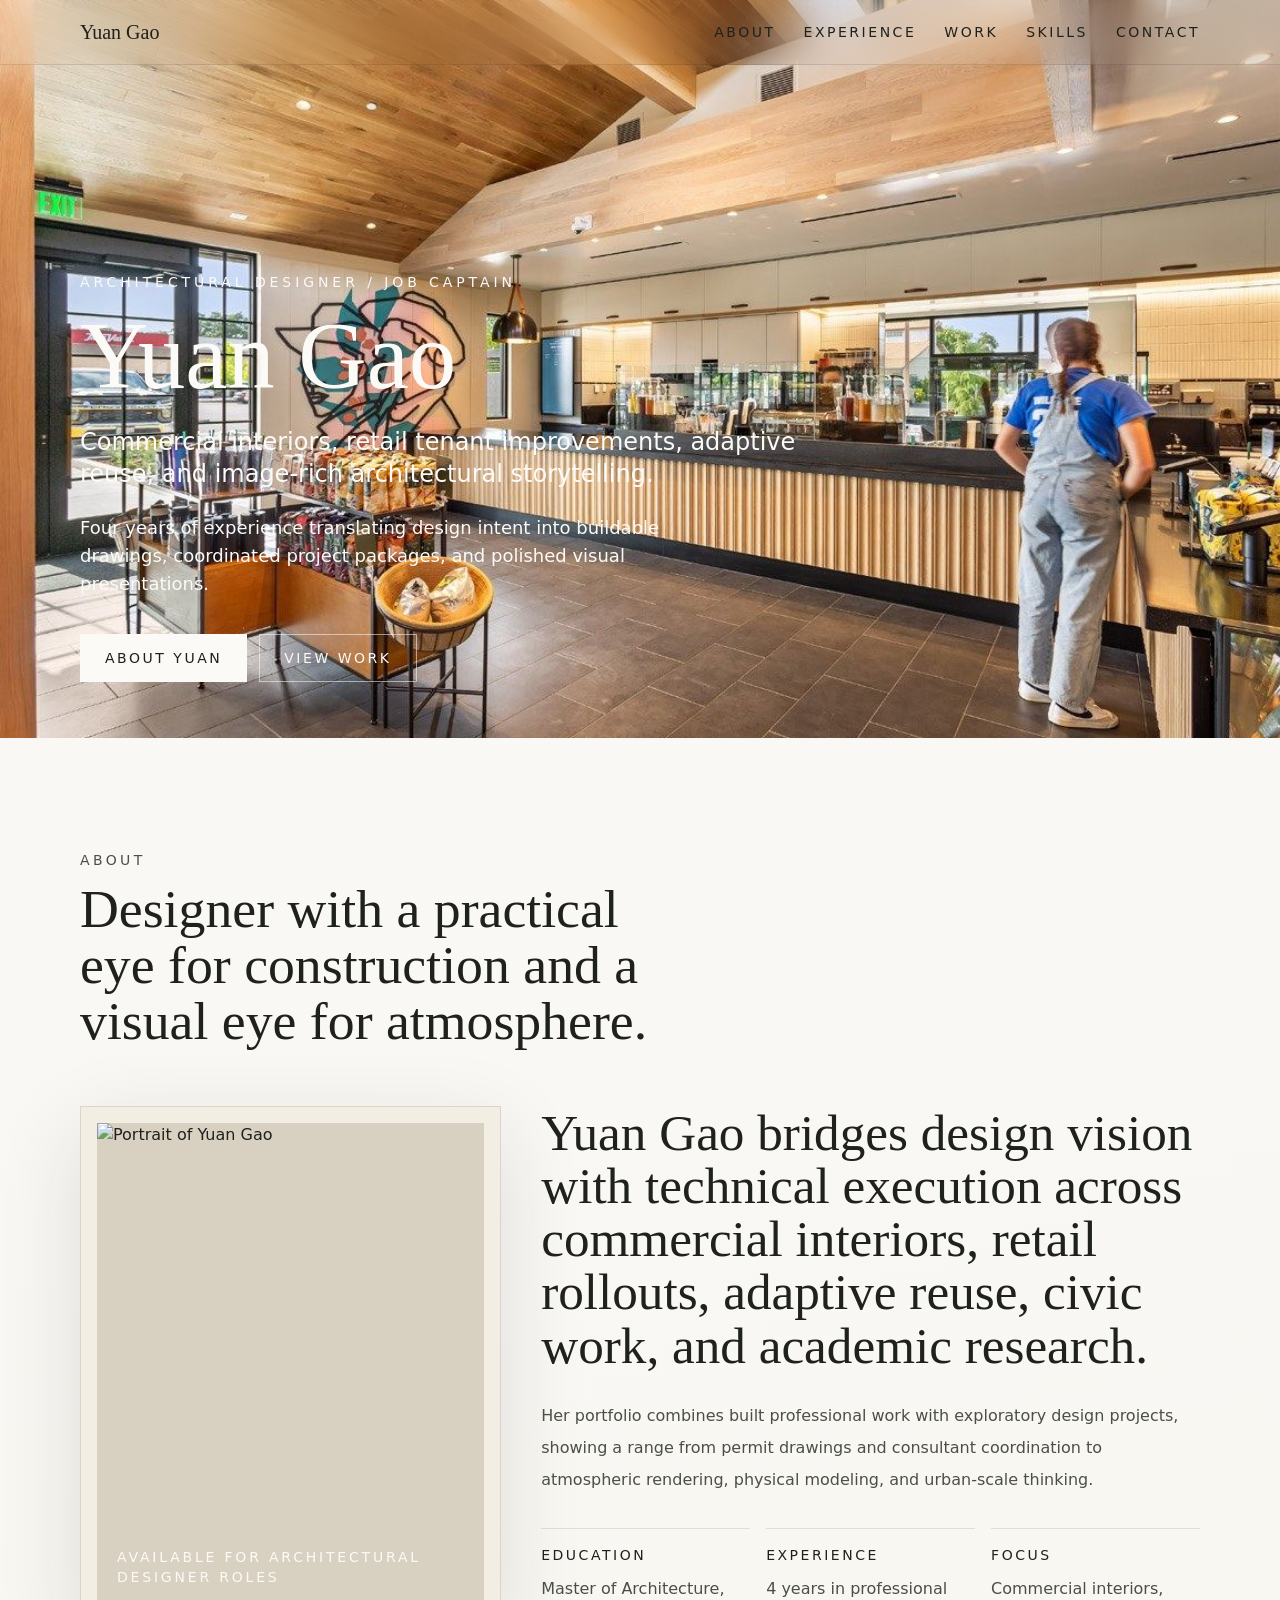
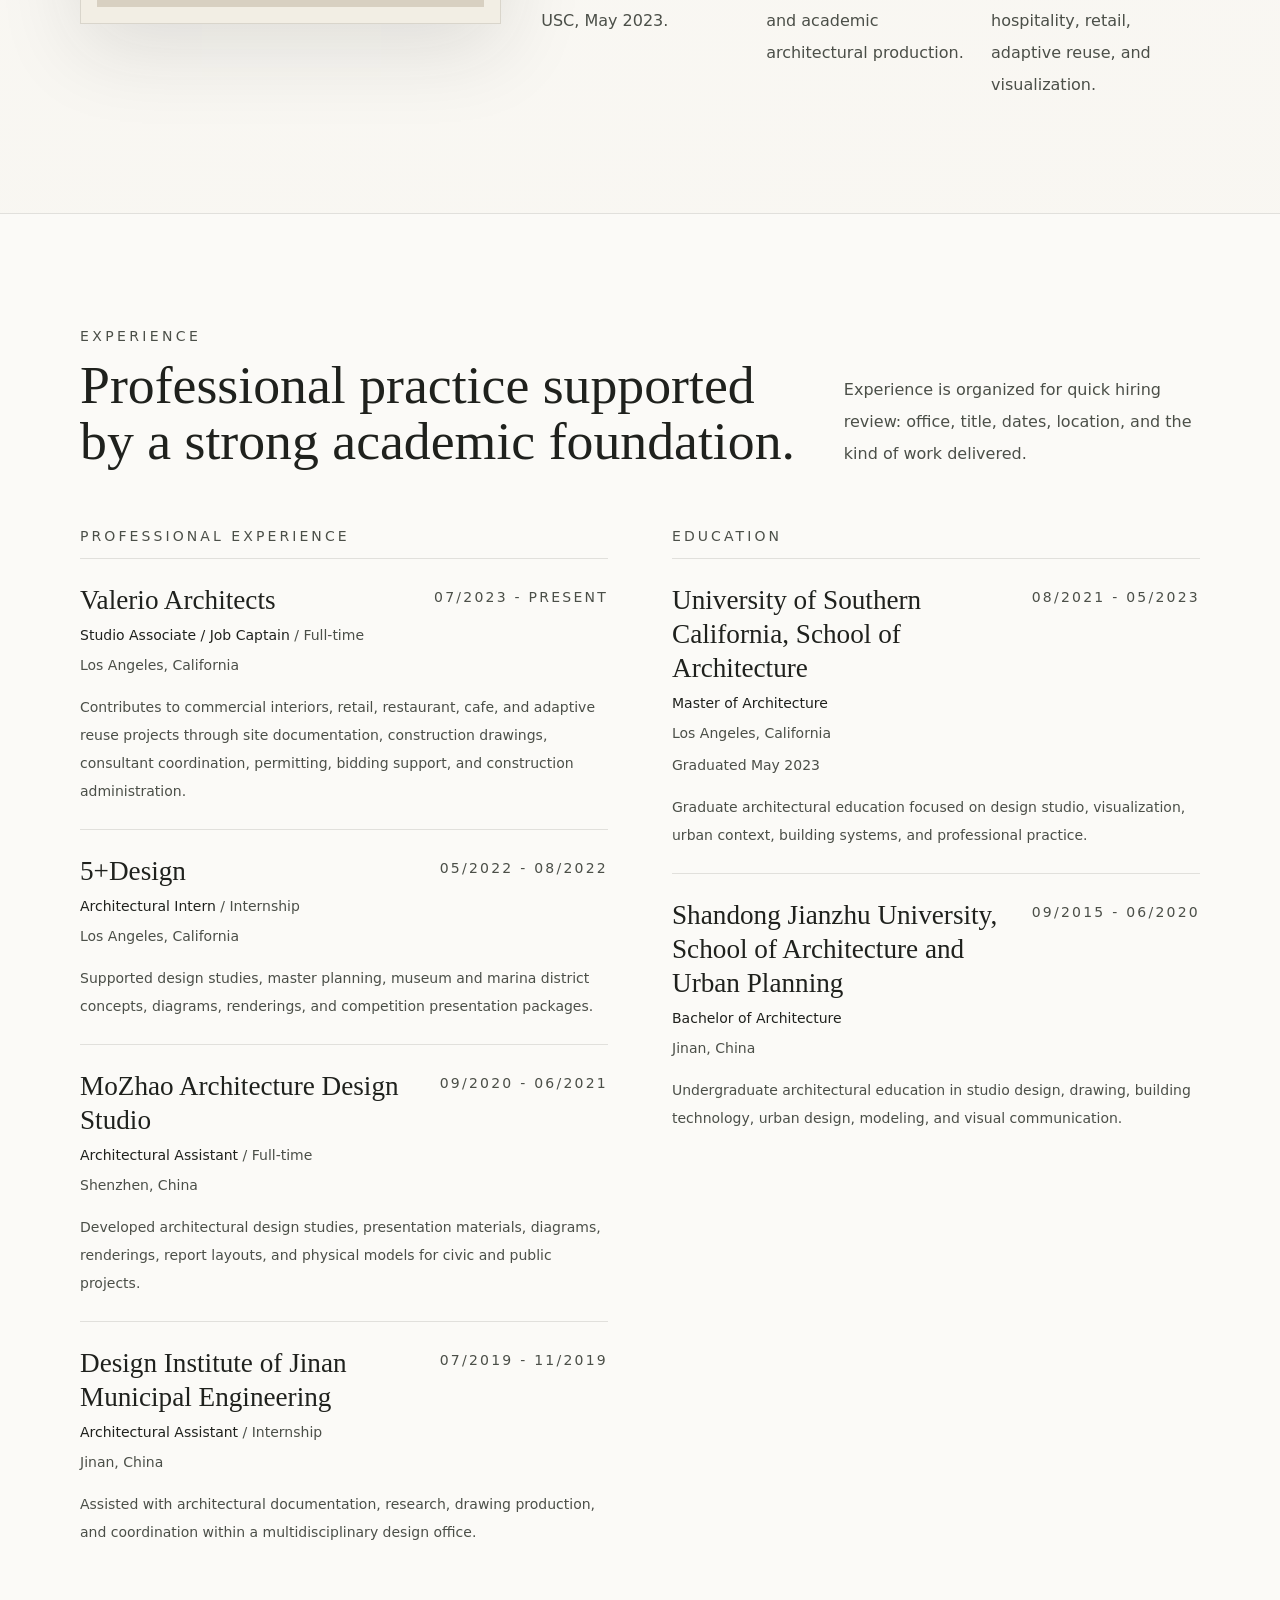
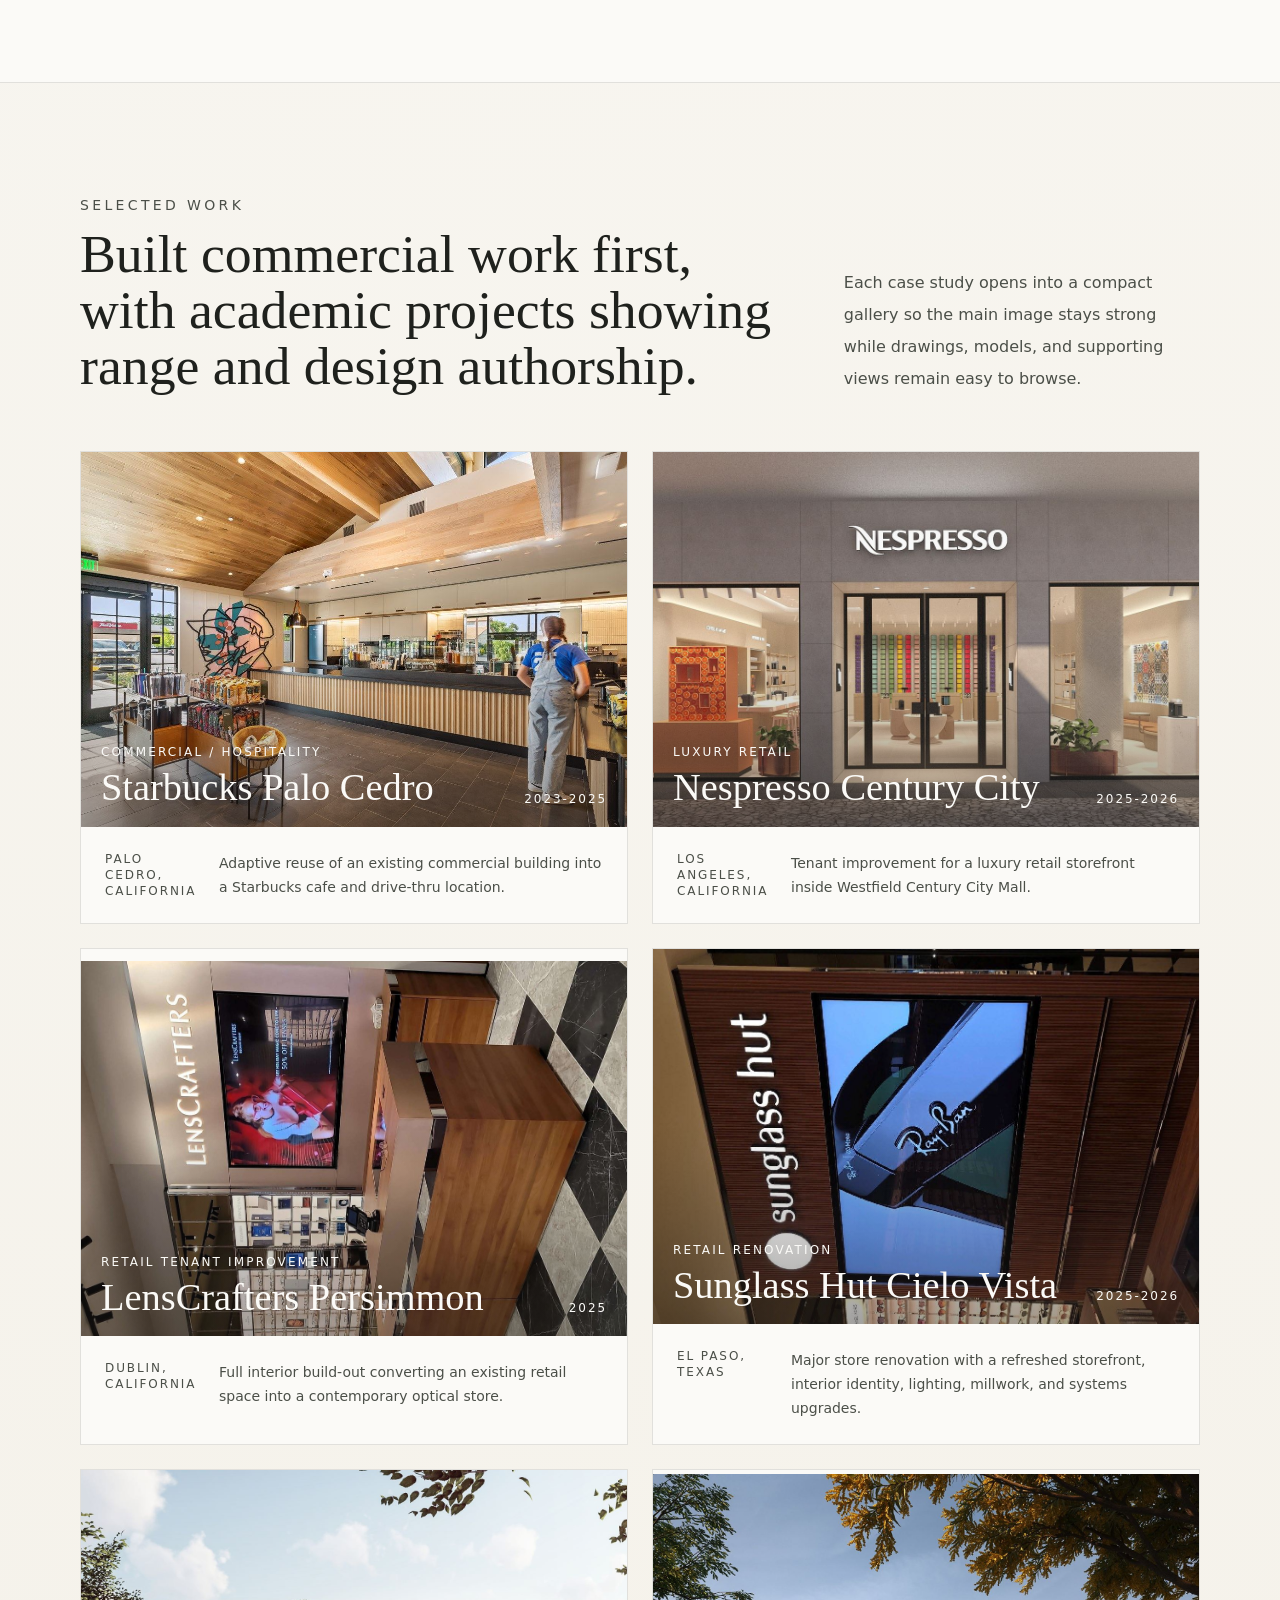
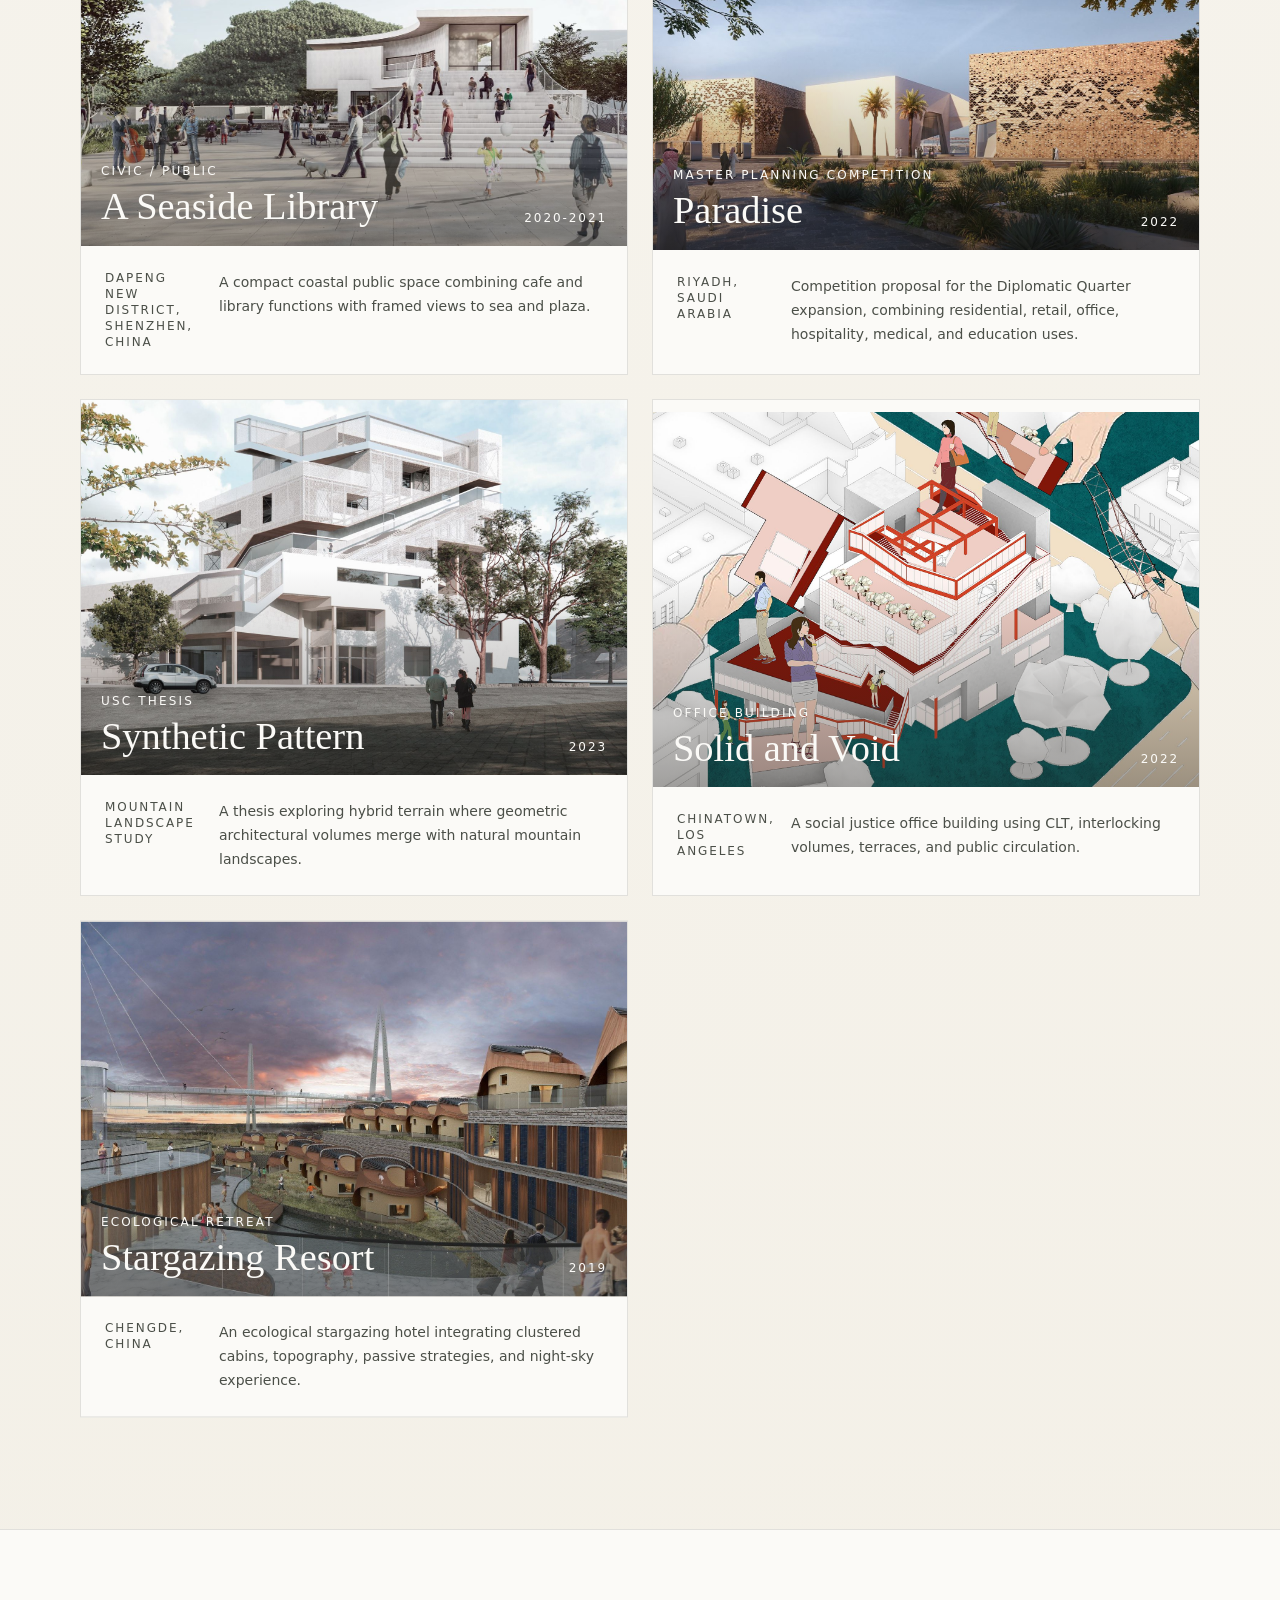
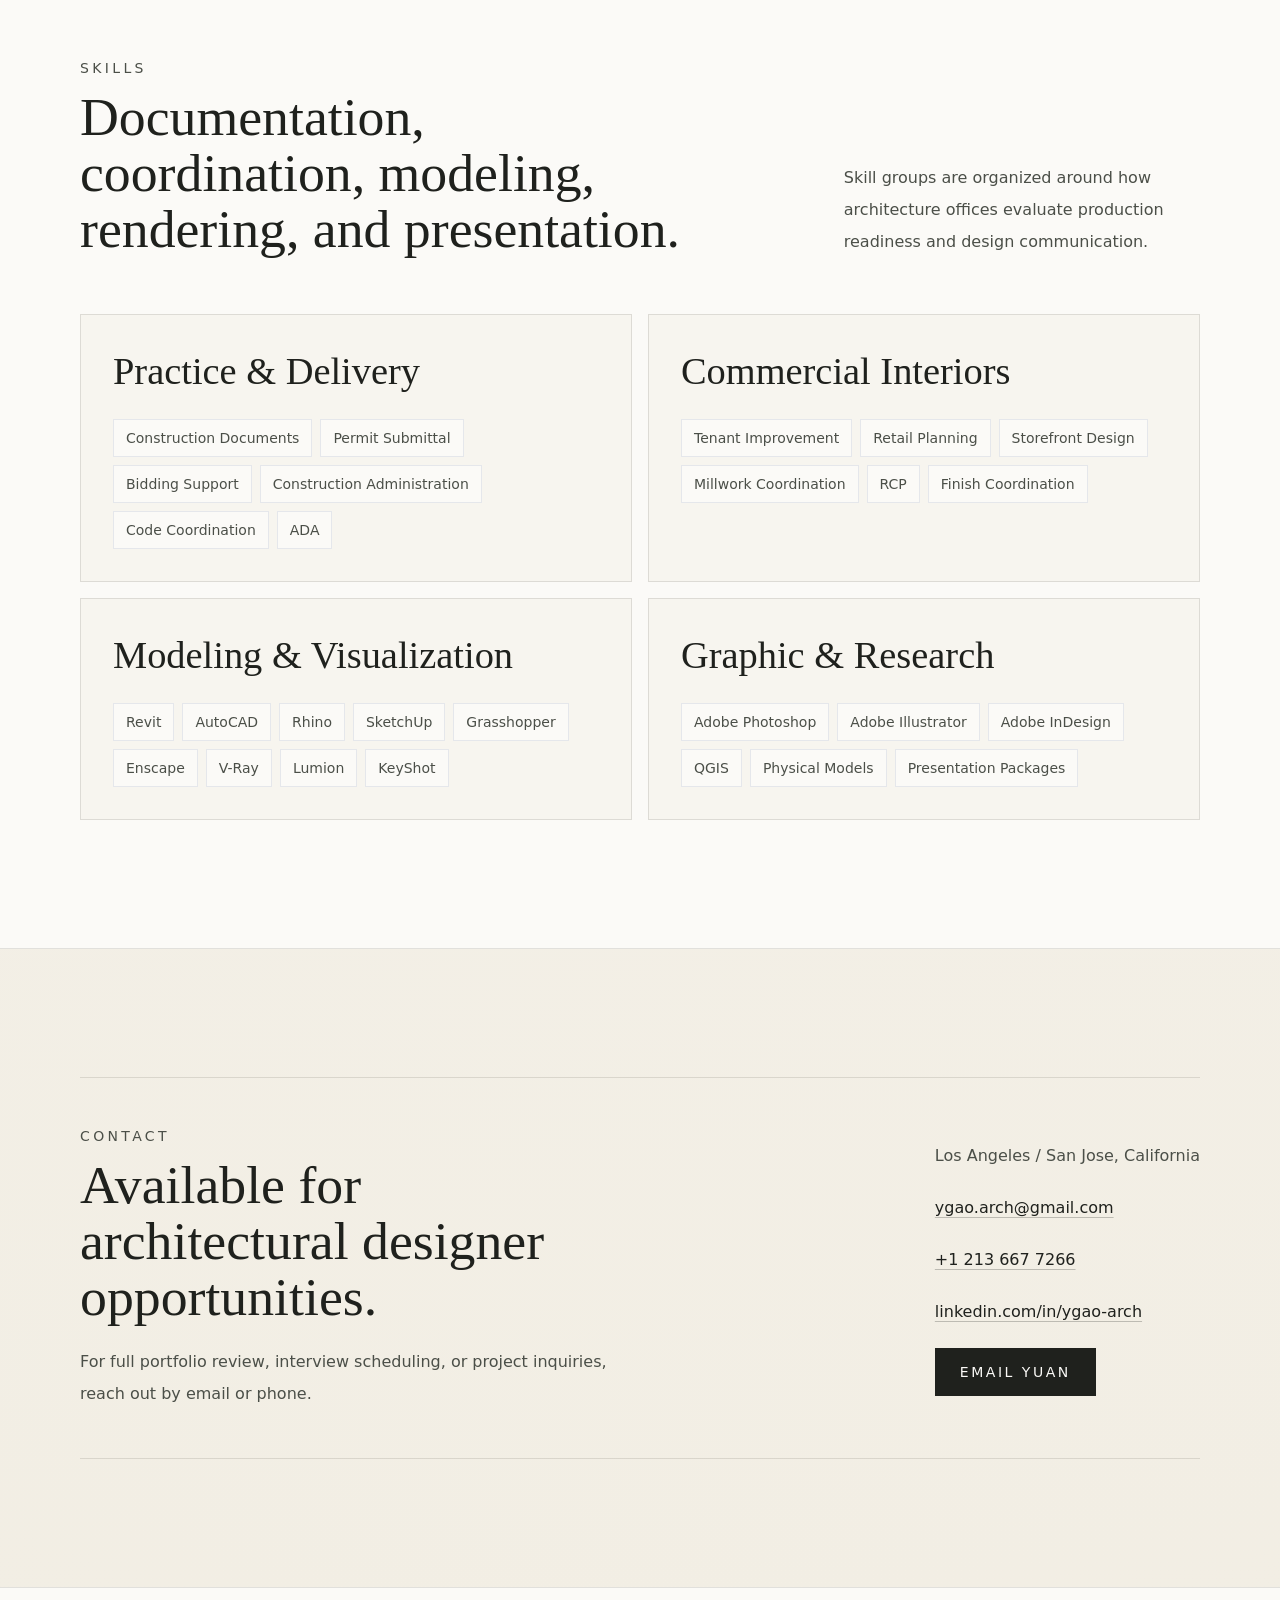
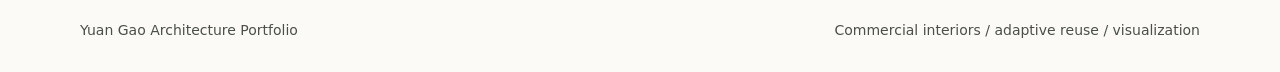
==== index.html @ f8f88c1e "Publish Yuan Gao portfolio" ====
<!DOCTYPE html><html lang="en"><head><meta charSet="utf-8"/><meta name="viewport" content="width=device-width, initial-scale=1"/><link rel="preload" as="image" href="/portfolio/extracted/p12-12-1153x737.jpg"/><link rel="preload" href="/portfolio/extracted/p02-01-664x654.jpg" as="image"/><link rel="stylesheet" href="/_next/static/chunks/112km542y634c.css" data-precedence="next"/><link rel="preload" as="script" fetchPriority="low" href="/_next/static/chunks/11qk_vpw_zwkf.js"/><script src="/_next/static/chunks/0d-5~.f~0wtco.js" async=""></script><script src="/_next/static/chunks/10u3y4bw1ayzs.js" async=""></script><script src="/_next/static/chunks/turbopack-0e47rfx~.~3-8.js" async=""></script><script src="/_next/static/chunks/0fsi8lw5utejl.js" async=""></script><script src="/_next/static/chunks/0d3tkj33oycf2.js" async=""></script><script src="/_next/static/chunks/0qf6z7y2zfoh2.js" async=""></script><title>Yuan Gao | Architecture Portfolio</title><meta name="description" content="Professional architecture portfolio for Yuan Gao, an architectural designer and job captain focused on commercial interiors, retail, adaptive reuse, and visualization."/><script src="/_next/static/chunks/03~yq9q893hmn.js" noModule=""></script></head><body class="font-sans antialiased"><div hidden=""><!--$--><!--/$--></div><header class="fixed inset-x-0 top-0 z-50 border-b hairline bg-porcelain/94 backdrop-blur-xl"><nav class="section-shell flex h-16 items-center justify-between" aria-label="Main navigation"><a href="#home" class="font-serif text-xl tracking-normal text-ink">Yuan Gao</a><div class="hidden items-center gap-7 md:flex"><a href="#about" class="text-sm uppercase tracking-[0.18em] text-ink/72 transition hover:text-ink">About</a><a href="#experience" class="text-sm uppercase tracking-[0.18em] text-ink/72 transition hover:text-ink">Experience</a><a href="#work" class="text-sm uppercase tracking-[0.18em] text-ink/72 transition hover:text-ink">Work</a><a href="#skills" class="text-sm uppercase tracking-[0.18em] text-ink/72 transition hover:text-ink">Skills</a><a href="#contact" class="text-sm uppercase tracking-[0.18em] text-ink/72 transition hover:text-ink">Contact</a></div><button type="button" class="flex h-10 w-10 items-center justify-center border border-ink/15 text-ink md:hidden" aria-label="Toggle navigation" aria-expanded="false"><span class="grid gap-1.5"><span class="block h-px w-5 bg-current"></span><span class="block h-px w-5 bg-current"></span></span></button></nav></header><main><section id="home" class="relative min-h-[82vh] overflow-hidden pt-16"><div class="absolute inset-0"><img alt="Built cafe interior from Yuan Gao&#x27;s architecture portfolio" decoding="async" data-nimg="fill" class="object-cover" style="position:absolute;height:100%;width:100%;left:0;top:0;right:0;bottom:0;color:transparent" src="/portfolio/extracted/p12-12-1153x737.jpg"/><div class="absolute inset-0 bg-ink/54"></div><div class="absolute inset-0 bg-gradient-to-t from-ink/78 via-ink/22 to-ink/28"></div></div><div class="section-shell relative flex min-h-[calc(82vh-4rem)] items-end pb-10 pt-20 md:pb-14"><div class="max-w-none text-porcelain" style="opacity:0;transform:translateY(24px)"><p class="mb-5 text-sm uppercase tracking-[0.28em] text-porcelain/78">Architectural Designer / Job Captain</p><h1 class="font-serif text-[clamp(3.8rem,7.4vw,7.2rem)] leading-[0.95] tracking-normal md:whitespace-nowrap">Yuan Gao</h1><p class="mt-6 max-w-3xl text-xl leading-8 text-porcelain/88 md:text-2xl">Commercial interiors, retail tenant improvements, adaptive reuse, and image-rich architectural storytelling.</p><p class="mt-6 max-w-2xl text-base leading-8 text-porcelain/82 md:text-lg">Four years of experience translating design intent into buildable drawings, coordinated project packages, and polished visual presentations.</p><div class="mt-9 flex flex-col gap-3 sm:flex-row"><a href="#about" class="inline-flex min-h-12 items-center justify-center border border-porcelain bg-porcelain px-6 text-sm uppercase tracking-[0.18em] text-ink transition hover:bg-transparent hover:text-porcelain">About Yuan</a><a href="#work" class="inline-flex min-h-12 items-center justify-center border border-porcelain/55 px-6 text-sm uppercase tracking-[0.18em] text-porcelain transition hover:border-porcelain hover:bg-porcelain/10">View Work</a></div></div></div></section><section id="about" class="section-shell py-20 md:py-28"><div class="mb-10 grid gap-6 md:mb-14 md:grid-cols-[minmax(0,1.35fr)_minmax(280px,0.65fr)] md:items-end"><div class="min-w-0"><p class="text-sm uppercase tracking-[0.24em] text-graphite">About</p><h2 class="mt-3 max-w-5xl font-serif text-[clamp(2.6rem,4.2vw,4.4rem)] leading-[1.04] text-ink [text-wrap:balance]">Designer with a practical eye for construction and a visual eye for atmosphere.</h2></div></div><div class="grid gap-10 lg:grid-cols-[0.78fr_1.22fr] lg:items-start"><div class="border hairline bg-paper p-4 shadow-soft"><div class="relative aspect-[4/5] overflow-hidden bg-stone"><img src="/portfolio/extracted/p02-01-664x654.jpg" alt="Portrait of Yuan Gao" class="h-full w-full object-cover grayscale-[18%]"/><div class="absolute inset-x-0 bottom-0 bg-gradient-to-t from-ink/72 to-transparent p-5 text-porcelain"><p class="text-sm uppercase tracking-[0.2em]">Available for architectural designer roles</p></div></div></div><div class="max-w-3xl"><p class="font-serif text-[clamp(2.1rem,4vw,3.7rem)] leading-[1.04] text-ink">Yuan Gao bridges design vision with technical execution across commercial interiors, retail rollouts, adaptive reuse, civic work, and academic research.</p><p class="mt-7 text-base leading-8 text-graphite">Her portfolio combines built professional work with exploratory design projects, showing a range from permit drawings and consultant coordination to atmospheric rendering, physical modeling, and urban-scale thinking.</p><div class="mt-8 grid gap-4 text-base leading-8 text-graphite md:grid-cols-3"><div class="border-t hairline pt-4"><p class="text-sm uppercase tracking-[0.18em] text-ink">Education</p><p class="mt-2">Master of Architecture, USC, May 2023.</p></div><div class="border-t hairline pt-4"><p class="text-sm uppercase tracking-[0.18em] text-ink">Experience</p><p class="mt-2">4 years in professional and academic architectural production.</p></div><div class="border-t hairline pt-4"><p class="text-sm uppercase tracking-[0.18em] text-ink">Focus</p><p class="mt-2">Commercial interiors, hospitality, retail, adaptive reuse, and visualization.</p></div></div></div></div></section><section id="experience" class="border-y hairline bg-porcelain py-20 md:py-28"><div class="section-shell"><div class="mb-10 grid gap-6 md:mb-14 md:grid-cols-[minmax(0,1.35fr)_minmax(280px,0.65fr)] md:items-end"><div class="min-w-0"><p class="text-sm uppercase tracking-[0.24em] text-graphite">Experience</p><h2 class="mt-3 max-w-5xl font-serif text-[clamp(2.6rem,4.2vw,4.4rem)] leading-[1.04] text-ink [text-wrap:balance]">Professional practice supported by a strong academic foundation.</h2></div><p class="max-w-xl text-base leading-8 text-graphite md:justify-self-end">Experience is organized for quick hiring review: office, title, dates, location, and the kind of work delivered.</p></div><div class="grid gap-12 lg:grid-cols-2 lg:gap-16"><div><h3 class="mb-3 text-sm uppercase tracking-[0.22em] text-graphite">Professional Experience</h3><article class="border-t hairline py-6 first:pt-5"><div class="grid gap-3 sm:grid-cols-[minmax(0,1fr)_max-content] sm:items-start"><h3 class="font-serif text-2xl leading-tight text-ink md:text-[1.7rem]">Valerio Architects</h3><p class="text-sm uppercase tracking-[0.16em] text-graphite sm:justify-self-end sm:pt-1">07/2023 - Present</p></div><p class="mt-2 text-sm text-ink">Studio Associate / Job Captain<!-- --> <span class="text-graphite">/ <!-- -->Full-time</span></p><p class="mt-2 text-sm leading-6 text-graphite">Los Angeles, California</p><p class="mt-4 text-sm leading-7 text-graphite">Contributes to commercial interiors, retail, restaurant, cafe, and adaptive reuse projects through site documentation, construction drawings, consultant coordination, permitting, bidding support, and construction administration.</p></article><article class="border-t hairline py-6 first:pt-5"><div class="grid gap-3 sm:grid-cols-[minmax(0,1fr)_max-content] sm:items-start"><h3 class="font-serif text-2xl leading-tight text-ink md:text-[1.7rem]">5+Design</h3><p class="text-sm uppercase tracking-[0.16em] text-graphite sm:justify-self-end sm:pt-1">05/2022 - 08/2022</p></div><p class="mt-2 text-sm text-ink">Architectural Intern<!-- --> <span class="text-graphite">/ <!-- -->Internship</span></p><p class="mt-2 text-sm leading-6 text-graphite">Los Angeles, California</p><p class="mt-4 text-sm leading-7 text-graphite">Supported design studies, master planning, museum and marina district concepts, diagrams, renderings, and competition presentation packages.</p></article><article class="border-t hairline py-6 first:pt-5"><div class="grid gap-3 sm:grid-cols-[minmax(0,1fr)_max-content] sm:items-start"><h3 class="font-serif text-2xl leading-tight text-ink md:text-[1.7rem]">MoZhao Architecture Design Studio</h3><p class="text-sm uppercase tracking-[0.16em] text-graphite sm:justify-self-end sm:pt-1">09/2020 - 06/2021</p></div><p class="mt-2 text-sm text-ink">Architectural Assistant<!-- --> <span class="text-graphite">/ <!-- -->Full-time</span></p><p class="mt-2 text-sm leading-6 text-graphite">Shenzhen, China</p><p class="mt-4 text-sm leading-7 text-graphite">Developed architectural design studies, presentation materials, diagrams, renderings, report layouts, and physical models for civic and public projects.</p></article><article class="border-t hairline py-6 first:pt-5"><div class="grid gap-3 sm:grid-cols-[minmax(0,1fr)_max-content] sm:items-start"><h3 class="font-serif text-2xl leading-tight text-ink md:text-[1.7rem]">Design Institute of Jinan Municipal Engineering</h3><p class="text-sm uppercase tracking-[0.16em] text-graphite sm:justify-self-end sm:pt-1">07/2019 - 11/2019</p></div><p class="mt-2 text-sm text-ink">Architectural Assistant<!-- --> <span class="text-graphite">/ <!-- -->Internship</span></p><p class="mt-2 text-sm leading-6 text-graphite">Jinan, China</p><p class="mt-4 text-sm leading-7 text-graphite">Assisted with architectural documentation, research, drawing production, and coordination within a multidisciplinary design office.</p></article></div><div><h3 class="mb-3 text-sm uppercase tracking-[0.22em] text-graphite">Education</h3><article class="border-t hairline py-6 first:pt-5"><div class="grid gap-3 sm:grid-cols-[minmax(0,1fr)_auto] sm:items-start"><h3 class="font-serif text-2xl leading-tight text-ink md:text-[1.7rem]">University of Southern California, School of Architecture</h3><p class="text-sm uppercase tracking-[0.16em] text-graphite sm:justify-self-end sm:pt-1">08/2021 - 05/2023</p></div><p class="mt-2 text-sm text-ink">Master of Architecture</p><p class="mt-2 text-sm leading-6 text-graphite">Los Angeles, California</p><p class="mt-2 text-sm leading-6 text-graphite">Graduated May 2023</p><p class="mt-4 text-sm leading-7 text-graphite">Graduate architectural education focused on design studio, visualization, urban context, building systems, and professional practice.</p></article><article class="border-t hairline py-6 first:pt-5"><div class="grid gap-3 sm:grid-cols-[minmax(0,1fr)_auto] sm:items-start"><h3 class="font-serif text-2xl leading-tight text-ink md:text-[1.7rem]">Shandong Jianzhu University, School of Architecture and Urban Planning</h3><p class="text-sm uppercase tracking-[0.16em] text-graphite sm:justify-self-end sm:pt-1">09/2015 - 06/2020</p></div><p class="mt-2 text-sm text-ink">Bachelor of Architecture</p><p class="mt-2 text-sm leading-6 text-graphite">Jinan, China</p><p class="mt-4 text-sm leading-7 text-graphite">Undergraduate architectural education in studio design, drawing, building technology, urban design, modeling, and visual communication.</p></article></div></div></div></section><section id="work" class="section-shell py-20 md:py-28"><div class="mb-10 grid gap-6 md:mb-14 md:grid-cols-[minmax(0,1.35fr)_minmax(280px,0.65fr)] md:items-end"><div class="min-w-0"><p class="text-sm uppercase tracking-[0.24em] text-graphite">Selected Work</p><h2 class="mt-3 max-w-5xl font-serif text-[clamp(2.6rem,4.2vw,4.4rem)] leading-[1.04] text-ink [text-wrap:balance]">Built commercial work first, with academic projects showing range and design authorship.</h2></div><p class="max-w-xl text-base leading-8 text-graphite md:justify-self-end">Each case study opens into a compact gallery so the main image stays strong while drawings, models, and supporting views remain easy to browse.</p></div><div class="grid gap-6 md:grid-cols-2"><button type="button" class="group overflow-hidden border hairline bg-porcelain text-left transition duration-300 hover:-translate-y-1 hover:shadow-soft focus:outline-none focus:ring-2 focus:ring-ink/40" aria-label="Open details for Starbucks Palo Cedro" style="opacity:0;transform:translateY(28px)"><div class="image-tint relative aspect-[16/11] overflow-hidden bg-stone"><img alt="Starbucks Palo Cedro featured architectural image" loading="lazy" decoding="async" data-nimg="fill" class="object-cover transition duration-700 group-hover:scale-[1.04]" style="position:absolute;height:100%;width:100%;left:0;top:0;right:0;bottom:0;color:transparent" src="/portfolio/extracted/p12-12-1153x737.jpg"/><div class="absolute inset-x-0 bottom-0 z-10 flex items-end justify-between gap-4 p-5 text-porcelain"><div><p class="text-xs uppercase tracking-[0.18em] text-porcelain/78">Commercial / Hospitality</p><h3 class="mt-2 font-serif text-[clamp(2rem,3vw,2.8rem)] leading-[1]">Starbucks Palo Cedro</h3></div><p class="shrink-0 text-xs uppercase tracking-[0.16em] text-porcelain/78">2023-2025</p></div></div><div class="grid gap-4 p-5 md:grid-cols-[1fr_auto] md:p-6"><div class="text-xs uppercase tracking-[0.16em] text-graphite"><span>Palo Cedro, California</span></div><p class="text-sm leading-6 text-graphite md:max-w-sm">Adaptive reuse of an existing commercial building into a Starbucks cafe and drive-thru location.</p></div></button><button type="button" class="group overflow-hidden border hairline bg-porcelain text-left transition duration-300 hover:-translate-y-1 hover:shadow-soft focus:outline-none focus:ring-2 focus:ring-ink/40" aria-label="Open details for Nespresso Century City" style="opacity:0;transform:translateY(28px)"><div class="image-tint relative aspect-[16/11] overflow-hidden bg-stone"><img alt="Nespresso Century City featured architectural image" loading="lazy" decoding="async" data-nimg="fill" class="object-cover transition duration-700 group-hover:scale-[1.04]" style="position:absolute;height:100%;width:100%;left:0;top:0;right:0;bottom:0;color:transparent" src="/portfolio/extracted/p05-01-2500x1129.jpg"/><div class="absolute inset-x-0 bottom-0 z-10 flex items-end justify-between gap-4 p-5 text-porcelain"><div><p class="text-xs uppercase tracking-[0.18em] text-porcelain/78">Luxury Retail</p><h3 class="mt-2 font-serif text-[clamp(2rem,3vw,2.8rem)] leading-[1]">Nespresso Century City</h3></div><p class="shrink-0 text-xs uppercase tracking-[0.16em] text-porcelain/78">2025-2026</p></div></div><div class="grid gap-4 p-5 md:grid-cols-[1fr_auto] md:p-6"><div class="text-xs uppercase tracking-[0.16em] text-graphite"><span>Los Angeles, California</span></div><p class="text-sm leading-6 text-graphite md:max-w-sm">Tenant improvement for a luxury retail storefront inside Westfield Century City Mall.</p></div></button><button type="button" class="group overflow-hidden border hairline bg-porcelain text-left transition duration-300 hover:-translate-y-1 hover:shadow-soft focus:outline-none focus:ring-2 focus:ring-ink/40" aria-label="Open details for LensCrafters Persimmon" style="opacity:0;transform:translateY(28px)"><div class="image-tint relative aspect-[16/11] overflow-hidden bg-stone"><img alt="LensCrafters Persimmon featured architectural image" loading="lazy" decoding="async" data-nimg="fill" class="object-cover transition duration-700 group-hover:scale-[1.04]" style="position:absolute;height:100%;width:100%;left:0;top:0;right:0;bottom:0;color:transparent" src="/portfolio/extracted/p07-06-2085x2928.jpg"/><div class="absolute inset-x-0 bottom-0 z-10 flex items-end justify-between gap-4 p-5 text-porcelain"><div><p class="text-xs uppercase tracking-[0.18em] text-porcelain/78">Retail Tenant Improvement</p><h3 class="mt-2 font-serif text-[clamp(2rem,3vw,2.8rem)] leading-[1]">LensCrafters Persimmon</h3></div><p class="shrink-0 text-xs uppercase tracking-[0.16em] text-porcelain/78">2025</p></div></div><div class="grid gap-4 p-5 md:grid-cols-[1fr_auto] md:p-6"><div class="text-xs uppercase tracking-[0.16em] text-graphite"><span>Dublin, California</span></div><p class="text-sm leading-6 text-graphite md:max-w-sm">Full interior build-out converting an existing retail space into a contemporary optical store.</p></div></button><button type="button" class="group overflow-hidden border hairline bg-porcelain text-left transition duration-300 hover:-translate-y-1 hover:shadow-soft focus:outline-none focus:ring-2 focus:ring-ink/40" aria-label="Open details for Sunglass Hut Cielo Vista" style="opacity:0;transform:translateY(28px)"><div class="image-tint relative aspect-[16/11] overflow-hidden bg-stone"><img alt="Sunglass Hut Cielo Vista featured architectural image" loading="lazy" decoding="async" data-nimg="fill" class="object-cover transition duration-700 group-hover:scale-[1.04]" style="position:absolute;height:100%;width:100%;left:0;top:0;right:0;bottom:0;color:transparent" src="/portfolio/extracted/p09-05-1145x1527.jpg"/><div class="absolute inset-x-0 bottom-0 z-10 flex items-end justify-between gap-4 p-5 text-porcelain"><div><p class="text-xs uppercase tracking-[0.18em] text-porcelain/78">Retail Renovation</p><h3 class="mt-2 font-serif text-[clamp(2rem,3vw,2.8rem)] leading-[1]">Sunglass Hut Cielo Vista</h3></div><p class="shrink-0 text-xs uppercase tracking-[0.16em] text-porcelain/78">2025-2026</p></div></div><div class="grid gap-4 p-5 md:grid-cols-[1fr_auto] md:p-6"><div class="text-xs uppercase tracking-[0.16em] text-graphite"><span>El Paso, Texas</span></div><p class="text-sm leading-6 text-graphite md:max-w-sm">Major store renovation with a refreshed storefront, interior identity, lighting, millwork, and systems upgrades.</p></div></button><button type="button" class="group overflow-hidden border hairline bg-porcelain text-left transition duration-300 hover:-translate-y-1 hover:shadow-soft focus:outline-none focus:ring-2 focus:ring-ink/40" aria-label="Open details for A Seaside Library" style="opacity:0;transform:translateY(28px)"><div class="image-tint relative aspect-[16/11] overflow-hidden bg-stone"><img alt="A Seaside Library featured architectural image" loading="lazy" decoding="async" data-nimg="fill" class="object-cover transition duration-700 group-hover:scale-[1.04]" style="position:absolute;height:100%;width:100%;left:0;top:0;right:0;bottom:0;color:transparent" src="/portfolio/extracted/p15-01-3672x2006.jpg"/><div class="absolute inset-x-0 bottom-0 z-10 flex items-end justify-between gap-4 p-5 text-porcelain"><div><p class="text-xs uppercase tracking-[0.18em] text-porcelain/78">Civic / Public</p><h3 class="mt-2 font-serif text-[clamp(2rem,3vw,2.8rem)] leading-[1]">A Seaside Library</h3></div><p class="shrink-0 text-xs uppercase tracking-[0.16em] text-porcelain/78">2020-2021</p></div></div><div class="grid gap-4 p-5 md:grid-cols-[1fr_auto] md:p-6"><div class="text-xs uppercase tracking-[0.16em] text-graphite"><span>Dapeng New District, Shenzhen, China</span></div><p class="text-sm leading-6 text-graphite md:max-w-sm">A compact coastal public space combining cafe and library functions with framed views to sea and plaza.</p></div></button><button type="button" class="group overflow-hidden border hairline bg-porcelain text-left transition duration-300 hover:-translate-y-1 hover:shadow-soft focus:outline-none focus:ring-2 focus:ring-ink/40" aria-label="Open details for Paradise" style="opacity:0;transform:translateY(28px)"><div class="image-tint relative aspect-[16/11] overflow-hidden bg-stone"><img alt="Paradise featured architectural image" loading="lazy" decoding="async" data-nimg="fill" class="object-cover transition duration-700 group-hover:scale-[1.04]" style="position:absolute;height:100%;width:100%;left:0;top:0;right:0;bottom:0;color:transparent" src="/portfolio/extracted/p17-02-2082x1212.jpg"/><div class="absolute inset-x-0 bottom-0 z-10 flex items-end justify-between gap-4 p-5 text-porcelain"><div><p class="text-xs uppercase tracking-[0.18em] text-porcelain/78">Master Planning Competition</p><h3 class="mt-2 font-serif text-[clamp(2rem,3vw,2.8rem)] leading-[1]">Paradise</h3></div><p class="shrink-0 text-xs uppercase tracking-[0.16em] text-porcelain/78">2022</p></div></div><div class="grid gap-4 p-5 md:grid-cols-[1fr_auto] md:p-6"><div class="text-xs uppercase tracking-[0.16em] text-graphite"><span>Riyadh, Saudi Arabia</span></div><p class="text-sm leading-6 text-graphite md:max-w-sm">Competition proposal for the Diplomatic Quarter expansion, combining residential, retail, office, hospitality, medical, and education uses.</p></div></button><button type="button" class="group overflow-hidden border hairline bg-porcelain text-left transition duration-300 hover:-translate-y-1 hover:shadow-soft focus:outline-none focus:ring-2 focus:ring-ink/40" aria-label="Open details for Synthetic Pattern" style="opacity:0;transform:translateY(28px)"><div class="image-tint relative aspect-[16/11] overflow-hidden bg-stone"><img alt="Synthetic Pattern featured architectural image" loading="lazy" decoding="async" data-nimg="fill" class="object-cover transition duration-700 group-hover:scale-[1.04]" style="position:absolute;height:100%;width:100%;left:0;top:0;right:0;bottom:0;color:transparent" src="/portfolio/extracted/p21-01-2550x1944.jpg"/><div class="absolute inset-x-0 bottom-0 z-10 flex items-end justify-between gap-4 p-5 text-porcelain"><div><p class="text-xs uppercase tracking-[0.18em] text-porcelain/78">USC Thesis</p><h3 class="mt-2 font-serif text-[clamp(2rem,3vw,2.8rem)] leading-[1]">Synthetic Pattern</h3></div><p class="shrink-0 text-xs uppercase tracking-[0.16em] text-porcelain/78">2023</p></div></div><div class="grid gap-4 p-5 md:grid-cols-[1fr_auto] md:p-6"><div class="text-xs uppercase tracking-[0.16em] text-graphite"><span>Mountain Landscape Study</span></div><p class="text-sm leading-6 text-graphite md:max-w-sm">A thesis exploring hybrid terrain where geometric architectural volumes merge with natural mountain landscapes.</p></div></button><button type="button" class="group overflow-hidden border hairline bg-porcelain text-left transition duration-300 hover:-translate-y-1 hover:shadow-soft focus:outline-none focus:ring-2 focus:ring-ink/40" aria-label="Open details for Solid and Void" style="opacity:0;transform:translateY(28px)"><div class="image-tint relative aspect-[16/11] overflow-hidden bg-stone"><img alt="Solid and Void featured architectural image" loading="lazy" decoding="async" data-nimg="fill" class="object-cover transition duration-700 group-hover:scale-[1.04]" style="position:absolute;height:100%;width:100%;left:0;top:0;right:0;bottom:0;color:transparent" src="/portfolio/extracted/p22-02-2427x2149.jpg"/><div class="absolute inset-x-0 bottom-0 z-10 flex items-end justify-between gap-4 p-5 text-porcelain"><div><p class="text-xs uppercase tracking-[0.18em] text-porcelain/78">Office Building</p><h3 class="mt-2 font-serif text-[clamp(2rem,3vw,2.8rem)] leading-[1]">Solid and Void</h3></div><p class="shrink-0 text-xs uppercase tracking-[0.16em] text-porcelain/78">2022</p></div></div><div class="grid gap-4 p-5 md:grid-cols-[1fr_auto] md:p-6"><div class="text-xs uppercase tracking-[0.16em] text-graphite"><span>Chinatown, Los Angeles</span></div><p class="text-sm leading-6 text-graphite md:max-w-sm">A social justice office building using CLT, interlocking volumes, terraces, and public circulation.</p></div></button><button type="button" class="group overflow-hidden border hairline bg-porcelain text-left transition duration-300 hover:-translate-y-1 hover:shadow-soft focus:outline-none focus:ring-2 focus:ring-ink/40" aria-label="Open details for Stargazing Resort" style="opacity:0;transform:translateY(28px)"><div class="image-tint relative aspect-[16/11] overflow-hidden bg-stone"><img alt="Stargazing Resort featured architectural image" loading="lazy" decoding="async" data-nimg="fill" class="object-cover transition duration-700 group-hover:scale-[1.04]" style="position:absolute;height:100%;width:100%;left:0;top:0;right:0;bottom:0;color:transparent" src="/portfolio/extracted/p32-01-1702x1069.jpg"/><div class="absolute inset-x-0 bottom-0 z-10 flex items-end justify-between gap-4 p-5 text-porcelain"><div><p class="text-xs uppercase tracking-[0.18em] text-porcelain/78">Ecological Retreat</p><h3 class="mt-2 font-serif text-[clamp(2rem,3vw,2.8rem)] leading-[1]">Stargazing Resort</h3></div><p class="shrink-0 text-xs uppercase tracking-[0.16em] text-porcelain/78">2019</p></div></div><div class="grid gap-4 p-5 md:grid-cols-[1fr_auto] md:p-6"><div class="text-xs uppercase tracking-[0.16em] text-graphite"><span>Chengde, China</span></div><p class="text-sm leading-6 text-graphite md:max-w-sm">An ecological stargazing hotel integrating clustered cabins, topography, passive strategies, and night-sky experience.</p></div></button></div></section><section id="skills" class="border-y hairline bg-porcelain py-24 text-ink md:py-32"><div class="section-shell"><div class="mb-10 grid gap-6 md:mb-14 md:grid-cols-[minmax(0,1.35fr)_minmax(280px,0.65fr)] md:items-end"><div class="min-w-0"><p class="text-sm uppercase tracking-[0.24em] text-graphite">Skills</p><h2 class="mt-3 max-w-5xl font-serif text-[clamp(2.6rem,4.2vw,4.4rem)] leading-[1.04] text-ink [text-wrap:balance]">Documentation, coordination, modeling, rendering, and presentation.</h2></div><p class="max-w-xl text-base leading-8 text-graphite md:justify-self-end">Skill groups are organized around how architecture offices evaluate production readiness and design communication.</p></div><div class="grid gap-4 md:grid-cols-2"><article class="border hairline bg-paper/45 p-6 md:p-8"><h3 class="font-serif text-[clamp(1.9rem,3vw,2.5rem)] leading-tight">Practice &amp; Delivery</h3><div class="mt-6 flex flex-wrap gap-2"><span class="border border-ink/12 bg-porcelain px-3 py-2 text-sm text-graphite">Construction Documents</span><span class="border border-ink/12 bg-porcelain px-3 py-2 text-sm text-graphite">Permit Submittal</span><span class="border border-ink/12 bg-porcelain px-3 py-2 text-sm text-graphite">Bidding Support</span><span class="border border-ink/12 bg-porcelain px-3 py-2 text-sm text-graphite">Construction Administration</span><span class="border border-ink/12 bg-porcelain px-3 py-2 text-sm text-graphite">Code Coordination</span><span class="border border-ink/12 bg-porcelain px-3 py-2 text-sm text-graphite">ADA</span></div></article><article class="border hairline bg-paper/45 p-6 md:p-8"><h3 class="font-serif text-[clamp(1.9rem,3vw,2.5rem)] leading-tight">Commercial Interiors</h3><div class="mt-6 flex flex-wrap gap-2"><span class="border border-ink/12 bg-porcelain px-3 py-2 text-sm text-graphite">Tenant Improvement</span><span class="border border-ink/12 bg-porcelain px-3 py-2 text-sm text-graphite">Retail Planning</span><span class="border border-ink/12 bg-porcelain px-3 py-2 text-sm text-graphite">Storefront Design</span><span class="border border-ink/12 bg-porcelain px-3 py-2 text-sm text-graphite">Millwork Coordination</span><span class="border border-ink/12 bg-porcelain px-3 py-2 text-sm text-graphite">RCP</span><span class="border border-ink/12 bg-porcelain px-3 py-2 text-sm text-graphite">Finish Coordination</span></div></article><article class="border hairline bg-paper/45 p-6 md:p-8"><h3 class="font-serif text-[clamp(1.9rem,3vw,2.5rem)] leading-tight">Modeling &amp; Visualization</h3><div class="mt-6 flex flex-wrap gap-2"><span class="border border-ink/12 bg-porcelain px-3 py-2 text-sm text-graphite">Revit</span><span class="border border-ink/12 bg-porcelain px-3 py-2 text-sm text-graphite">AutoCAD</span><span class="border border-ink/12 bg-porcelain px-3 py-2 text-sm text-graphite">Rhino</span><span class="border border-ink/12 bg-porcelain px-3 py-2 text-sm text-graphite">SketchUp</span><span class="border border-ink/12 bg-porcelain px-3 py-2 text-sm text-graphite">Grasshopper</span><span class="border border-ink/12 bg-porcelain px-3 py-2 text-sm text-graphite">Enscape</span><span class="border border-ink/12 bg-porcelain px-3 py-2 text-sm text-graphite">V-Ray</span><span class="border border-ink/12 bg-porcelain px-3 py-2 text-sm text-graphite">Lumion</span><span class="border border-ink/12 bg-porcelain px-3 py-2 text-sm text-graphite">KeyShot</span></div></article><article class="border hairline bg-paper/45 p-6 md:p-8"><h3 class="font-serif text-[clamp(1.9rem,3vw,2.5rem)] leading-tight">Graphic &amp; Research</h3><div class="mt-6 flex flex-wrap gap-2"><span class="border border-ink/12 bg-porcelain px-3 py-2 text-sm text-graphite">Adobe Photoshop</span><span class="border border-ink/12 bg-porcelain px-3 py-2 text-sm text-graphite">Adobe Illustrator</span><span class="border border-ink/12 bg-porcelain px-3 py-2 text-sm text-graphite">Adobe InDesign</span><span class="border border-ink/12 bg-porcelain px-3 py-2 text-sm text-graphite">QGIS</span><span class="border border-ink/12 bg-porcelain px-3 py-2 text-sm text-graphite">Physical Models</span><span class="border border-ink/12 bg-porcelain px-3 py-2 text-sm text-graphite">Presentation Packages</span></div></article></div></div></section><section id="contact" class="section-shell py-24 md:py-32"><div class="grid gap-8 border-y hairline py-12 md:grid-cols-[1fr_1fr] md:items-center"><div><p class="text-sm uppercase tracking-[0.24em] text-graphite">Contact</p><h2 class="mt-3 font-serif text-[clamp(2.6rem,4.2vw,4.4rem)] leading-[1.04] text-ink">Available for architectural designer opportunities.</h2><p class="mt-5 max-w-xl text-base leading-8 text-graphite">For full portfolio review, interview scheduling, or project inquiries, reach out by email or phone.</p></div><div class="space-y-5 text-base leading-8 text-graphite md:justify-self-end"><p>Los Angeles / San Jose, California</p><p><a class="text-ink underline decoration-ink/25 underline-offset-4 hover:decoration-ink" href="mailto:ygao.arch@gmail.com">ygao.arch@gmail.com</a></p><p><a class="text-ink underline decoration-ink/25 underline-offset-4 hover:decoration-ink" href="tel:+12136677266">+1 213 667 7266</a></p><p><a class="text-ink underline decoration-ink/25 underline-offset-4 hover:decoration-ink" href="https://www.linkedin.com/in/ygao-arch" target="_blank" rel="noreferrer">linkedin.com/in/ygao-arch</a></p><a href="mailto:ygao.arch@gmail.com?subject=Portfolio%20Inquiry" class="inline-flex min-h-12 items-center justify-center border border-ink bg-ink px-6 text-sm uppercase tracking-[0.18em] text-porcelain transition hover:bg-transparent hover:text-ink">Email Yuan</a></div></div></section></main><footer class="border-t hairline bg-porcelain py-8"><div class="section-shell flex flex-col gap-3 text-sm text-graphite md:flex-row md:items-center md:justify-between"><p>Yuan Gao Architecture Portfolio</p><p>Commercial interiors / adaptive reuse / visualization</p></div></footer><!--$--><!--/$--><script src="/_next/static/chunks/11qk_vpw_zwkf.js" id="_R_" async=""></script><script>(self.__next_f=self.__next_f||[]).push([0])</script><script>self.__next_f.push([1,"1:\"$Sreact.fragment\"\n2:I[39756,[\"/_next/static/chunks/0fsi8lw5utejl.js\",\"/_next/static/chunks/0d3tkj33oycf2.js\"],\"default\"]\n3:I[37457,[\"/_next/static/chunks/0fsi8lw5utejl.js\",\"/_next/static/chunks/0d3tkj33oycf2.js\"],\"default\"]\n4:I[45678,[\"/_next/static/chunks/0fsi8lw5utejl.js\",\"/_next/static/chunks/0d3tkj33oycf2.js\",\"/_next/static/chunks/0qf6z7y2zfoh2.js\"],\"Navbar\"]\n5:I[32177,[\"/_next/static/chunks/0fsi8lw5utejl.js\",\"/_next/static/chunks/0d3tkj33oycf2.js\",\"/_next/static/chunks/0qf6z7y2zfoh2.js\"],\"Hero\"]\n10:I[68027,[\"/_next/static/chunks/0fsi8lw5utejl.js\",\"/_next/static/chunks/0d3tkj33oycf2.js\"],\"default\",1]\n:HL[\"/_next/static/chunks/112km542y634c.css\",\"style\"]\n:HL[\"/portfolio/extracted/p02-01-664x654.jpg\",\"image\"]\n"])</script><script>self.__next_f.push([1,"0:{\"P\":null,\"c\":[\"\",\"\"],\"q\":\"\",\"i\":false,\"f\":[[[\"\",{\"children\":[\"__PAGE__\",{}]},\"$undefined\",\"$undefined\",16],[[\"$\",\"$1\",\"c\",{\"children\":[[[\"$\",\"link\",\"0\",{\"rel\":\"stylesheet\",\"href\":\"/_next/static/chunks/112km542y634c.css\",\"precedence\":\"next\",\"crossOrigin\":\"$undefined\",\"nonce\":\"$undefined\"}],[\"$\",\"script\",\"script-0\",{\"src\":\"/_next/static/chunks/0fsi8lw5utejl.js\",\"async\":true,\"nonce\":\"$undefined\"}],[\"$\",\"script\",\"script-1\",{\"src\":\"/_next/static/chunks/0d3tkj33oycf2.js\",\"async\":true,\"nonce\":\"$undefined\"}]],[\"$\",\"html\",null,{\"lang\":\"en\",\"children\":[\"$\",\"body\",null,{\"className\":\"font-sans antialiased\",\"children\":[\"$\",\"$L2\",null,{\"parallelRouterKey\":\"children\",\"error\":\"$undefined\",\"errorStyles\":\"$undefined\",\"errorScripts\":\"$undefined\",\"template\":[\"$\",\"$L3\",null,{}],\"templateStyles\":\"$undefined\",\"templateScripts\":\"$undefined\",\"notFound\":[[[\"$\",\"title\",null,{\"children\":\"404: This page could not be found.\"}],[\"$\",\"div\",null,{\"style\":{\"fontFamily\":\"system-ui,\\\"Segoe UI\\\",Roboto,Helvetica,Arial,sans-serif,\\\"Apple Color Emoji\\\",\\\"Segoe UI Emoji\\\"\",\"height\":\"100vh\",\"textAlign\":\"center\",\"display\":\"flex\",\"flexDirection\":\"column\",\"alignItems\":\"center\",\"justifyContent\":\"center\"},\"children\":[\"$\",\"div\",null,{\"children\":[[\"$\",\"style\",null,{\"dangerouslySetInnerHTML\":{\"__html\":\"body{color:#000;background:#fff;margin:0}.next-error-h1{border-right:1px solid rgba(0,0,0,.3)}@media (prefers-color-scheme:dark){body{color:#fff;background:#000}.next-error-h1{border-right:1px solid rgba(255,255,255,.3)}}\"}}],[\"$\",\"h1\",null,{\"className\":\"next-error-h1\",\"style\":{\"display\":\"inline-block\",\"margin\":\"0 20px 0 0\",\"padding\":\"0 23px 0 0\",\"fontSize\":24,\"fontWeight\":500,\"verticalAlign\":\"top\",\"lineHeight\":\"49px\"},\"children\":404}],[\"$\",\"div\",null,{\"style\":{\"display\":\"inline-block\"},\"children\":[\"$\",\"h2\",null,{\"style\":{\"fontSize\":14,\"fontWeight\":400,\"lineHeight\":\"49px\",\"margin\":0},\"children\":\"This page could not be found.\"}]}]]}]}]],[]],\"forbidden\":\"$undefined\",\"unauthorized\":\"$undefined\"}]}]}]]}],{\"children\":[[\"$\",\"$1\",\"c\",{\"children\":[[[\"$\",\"$L4\",null,{}],[\"$\",\"main\",null,{\"children\":[[\"$\",\"$L5\",null,{}],[\"$\",\"section\",null,{\"id\":\"about\",\"className\":\"section-shell py-20 md:py-28\",\"children\":[[\"$\",\"div\",null,{\"className\":\"mb-10 grid gap-6 md:mb-14 md:grid-cols-[minmax(0,1.35fr)_minmax(280px,0.65fr)] md:items-end\",\"children\":[[\"$\",\"div\",null,{\"className\":\"min-w-0\",\"children\":[[\"$\",\"p\",null,{\"className\":\"text-sm uppercase tracking-[0.24em] text-graphite\",\"children\":\"About\"}],[\"$\",\"h2\",null,{\"className\":\"mt-3 max-w-5xl font-serif text-[clamp(2.6rem,4.2vw,4.4rem)] leading-[1.04] text-ink [text-wrap:balance]\",\"children\":\"Designer with a practical eye for construction and a visual eye for atmosphere.\"}]]}],null]}],[\"$\",\"div\",null,{\"className\":\"grid gap-10 lg:grid-cols-[0.78fr_1.22fr] lg:items-start\",\"children\":[[\"$\",\"div\",null,{\"className\":\"border hairline bg-paper p-4 shadow-soft\",\"children\":[\"$\",\"div\",null,{\"className\":\"relative aspect-[4/5] overflow-hidden bg-stone\",\"children\":[[\"$\",\"img\",null,{\"src\":\"/portfolio/extracted/p02-01-664x654.jpg\",\"alt\":\"Portrait of Yuan Gao\",\"className\":\"h-full w-full object-cover grayscale-[18%]\"}],[\"$\",\"div\",null,{\"className\":\"absolute inset-x-0 bottom-0 bg-gradient-to-t from-ink/72 to-transparent p-5 text-porcelain\",\"children\":[\"$\",\"p\",null,{\"className\":\"text-sm uppercase tracking-[0.2em]\",\"children\":\"Available for architectural designer roles\"}]}]]}]}],[\"$\",\"div\",null,{\"className\":\"max-w-3xl\",\"children\":[[\"$\",\"p\",null,{\"className\":\"font-serif text-[clamp(2.1rem,4vw,3.7rem)] leading-[1.04] text-ink\",\"children\":\"Yuan Gao bridges design vision with technical execution across commercial interiors, retail rollouts, adaptive reuse, civic work, and academic research.\"}],[\"$\",\"p\",null,{\"className\":\"mt-7 text-base leading-8 text-graphite\",\"children\":\"Her portfolio combines built professional work with exploratory design projects, showing a range from permit drawings and consultant coordination to atmospheric rendering, physical modeling, and urban-scale thinking.\"}],[\"$\",\"div\",null,{\"className\":\"mt-8 grid gap-4 text-base leading-8 text-graphite md:grid-cols-3\",\"children\":[[\"$\",\"div\",null,{\"className\":\"border-t hairline pt-4\",\"children\":[[\"$\",\"p\",null,{\"className\":\"text-sm uppercase tracking-[0.18em] text-ink\",\"children\":\"Education\"}],[\"$\",\"p\",null,{\"className\":\"mt-2\",\"children\":\"Master of Architecture, USC, May 2023.\"}]]}],\"$L6\",\"$L7\"]}]]}]]}]]}],\"$L8\",\"$L9\",\"$La\",\"$Lb\"]}],\"$Lc\"],[\"$Ld\"],\"$Le\"]}],{},null,false,null]},null,false,null],\"$Lf\",false]],\"m\":\"$undefined\",\"G\":[\"$10\",[\"$L11\"]],\"S\":true,\"h\":null,\"s\":\"$undefined\",\"l\":\"$undefined\",\"p\":\"$undefined\",\"d\":\"$undefined\",\"b\":\"KXgxYOyJhqX_tCf4aNLZD\"}\n"])</script><script>self.__next_f.push([1,"15:I[96694,[\"/_next/static/chunks/0fsi8lw5utejl.js\",\"/_next/static/chunks/0d3tkj33oycf2.js\",\"/_next/static/chunks/0qf6z7y2zfoh2.js\"],\"WorkSection\"]\n1d:I[97367,[\"/_next/static/chunks/0fsi8lw5utejl.js\",\"/_next/static/chunks/0d3tkj33oycf2.js\"],\"OutletBoundary\"]\n1e:\"$Sreact.suspense\"\n20:I[97367,[\"/_next/static/chunks/0fsi8lw5utejl.js\",\"/_next/static/chunks/0d3tkj33oycf2.js\"],\"ViewportBoundary\"]\n22:I[97367,[\"/_next/static/chunks/0fsi8lw5utejl.js\",\"/_next/static/chunks/0d3tkj33oycf2.js\"],\"MetadataBoundary\"]\n6:[\"$\",\"div\",null,{\"className\":\"border-t hairline pt-4\",\"children\":[[\"$\",\"p\",null,{\"className\":\"text-sm uppercase tracking-[0.18em] text-ink\",\"children\":\"Experience\"}],[\"$\",\"p\",null,{\"className\":\"mt-2\",\"children\":\"4 years in professional and academic architectural production.\"}]]}]\n7:[\"$\",\"div\",null,{\"className\":\"border-t hairline pt-4\",\"children\":[[\"$\",\"p\",null,{\"className\":\"text-sm uppercase tracking-[0.18em] text-ink\",\"children\":\"Focus\"}],[\"$\",\"p\",null,{\"className\":\"mt-2\",\"children\":\"Commercial interiors, hospitality, retail, adaptive reuse, and visualization.\"}]]}]\n"])</script><script>self.__next_f.push([1,"8:[\"$\",\"section\",null,{\"id\":\"experience\",\"className\":\"border-y hairline bg-porcelain py-20 md:py-28\",\"children\":[\"$\",\"div\",null,{\"className\":\"section-shell\",\"children\":[[\"$\",\"div\",null,{\"className\":\"mb-10 grid gap-6 md:mb-14 md:grid-cols-[minmax(0,1.35fr)_minmax(280px,0.65fr)] md:items-end\",\"children\":[[\"$\",\"div\",null,{\"className\":\"min-w-0\",\"children\":[[\"$\",\"p\",null,{\"className\":\"text-sm uppercase tracking-[0.24em] text-graphite\",\"children\":\"Experience\"}],[\"$\",\"h2\",null,{\"className\":\"mt-3 max-w-5xl font-serif text-[clamp(2.6rem,4.2vw,4.4rem)] leading-[1.04] text-ink [text-wrap:balance]\",\"children\":\"Professional practice supported by a strong academic foundation.\"}]]}],[\"$\",\"p\",null,{\"className\":\"max-w-xl text-base leading-8 text-graphite md:justify-self-end\",\"children\":\"Experience is organized for quick hiring review: office, title, dates, location, and the kind of work delivered.\"}]]}],[\"$\",\"div\",null,{\"className\":\"grid gap-12 lg:grid-cols-2 lg:gap-16\",\"children\":[[\"$\",\"div\",null,{\"children\":[[\"$\",\"h3\",null,{\"className\":\"mb-3 text-sm uppercase tracking-[0.22em] text-graphite\",\"children\":\"Professional Experience\"}],[[\"$\",\"article\",\"Valerio Architects-07/2023 - Present\",{\"className\":\"border-t hairline py-6 first:pt-5\",\"children\":[[\"$\",\"div\",null,{\"className\":\"grid gap-3 sm:grid-cols-[minmax(0,1fr)_max-content] sm:items-start\",\"children\":[[\"$\",\"h3\",null,{\"className\":\"font-serif text-2xl leading-tight text-ink md:text-[1.7rem]\",\"children\":\"Valerio Architects\"}],[\"$\",\"p\",null,{\"className\":\"text-sm uppercase tracking-[0.16em] text-graphite sm:justify-self-end sm:pt-1\",\"children\":\"07/2023 - Present\"}]]}],[\"$\",\"p\",null,{\"className\":\"mt-2 text-sm text-ink\",\"children\":[\"Studio Associate / Job Captain\",\" \",[\"$\",\"span\",null,{\"className\":\"text-graphite\",\"children\":[\"/ \",\"Full-time\"]}]]}],[\"$\",\"p\",null,{\"className\":\"mt-2 text-sm leading-6 text-graphite\",\"children\":\"Los Angeles, California\"}],[\"$\",\"p\",null,{\"className\":\"mt-4 text-sm leading-7 text-graphite\",\"children\":\"Contributes to commercial interiors, retail, restaurant, cafe, and adaptive reuse projects through site documentation, construction drawings, consultant coordination, permitting, bidding support, and construction administration.\"}]]}],[\"$\",\"article\",\"5+Design-05/2022 - 08/2022\",{\"className\":\"border-t hairline py-6 first:pt-5\",\"children\":[[\"$\",\"div\",null,{\"className\":\"grid gap-3 sm:grid-cols-[minmax(0,1fr)_max-content] sm:items-start\",\"children\":[[\"$\",\"h3\",null,{\"className\":\"font-serif text-2xl leading-tight text-ink md:text-[1.7rem]\",\"children\":\"5+Design\"}],[\"$\",\"p\",null,{\"className\":\"text-sm uppercase tracking-[0.16em] text-graphite sm:justify-self-end sm:pt-1\",\"children\":\"05/2022 - 08/2022\"}]]}],[\"$\",\"p\",null,{\"className\":\"mt-2 text-sm text-ink\",\"children\":[\"Architectural Intern\",\" \",[\"$\",\"span\",null,{\"className\":\"text-graphite\",\"children\":[\"/ \",\"Internship\"]}]]}],[\"$\",\"p\",null,{\"className\":\"mt-2 text-sm leading-6 text-graphite\",\"children\":\"Los Angeles, California\"}],[\"$\",\"p\",null,{\"className\":\"mt-4 text-sm leading-7 text-graphite\",\"children\":\"Supported design studies, master planning, museum and marina district concepts, diagrams, renderings, and competition presentation packages.\"}]]}],[\"$\",\"article\",\"MoZhao Architecture Design Studio-09/2020 - 06/2021\",{\"className\":\"border-t hairline py-6 first:pt-5\",\"children\":[[\"$\",\"div\",null,{\"className\":\"grid gap-3 sm:grid-cols-[minmax(0,1fr)_max-content] sm:items-start\",\"children\":[[\"$\",\"h3\",null,{\"className\":\"font-serif text-2xl leading-tight text-ink md:text-[1.7rem]\",\"children\":\"MoZhao Architecture Design Studio\"}],[\"$\",\"p\",null,{\"className\":\"text-sm uppercase tracking-[0.16em] text-graphite sm:justify-self-end sm:pt-1\",\"children\":\"09/2020 - 06/2021\"}]]}],[\"$\",\"p\",null,{\"className\":\"mt-2 text-sm text-ink\",\"children\":[\"Architectural Assistant\",\" \",[\"$\",\"span\",null,{\"className\":\"text-graphite\",\"children\":[\"/ \",\"Full-time\"]}]]}],[\"$\",\"p\",null,{\"className\":\"mt-2 text-sm leading-6 text-graphite\",\"children\":\"Shenzhen, China\"}],\"$L12\"]}],\"$L13\"]]}],\"$L14\"]}]]}]}]\n"])</script><script>self.__next_f.push([1,"9:[\"$\",\"$L15\",null,{}]\n"])</script><script>self.__next_f.push([1,"a:[\"$\",\"section\",null,{\"id\":\"skills\",\"className\":\"border-y hairline bg-porcelain py-24 text-ink md:py-32\",\"children\":[\"$\",\"div\",null,{\"className\":\"section-shell\",\"children\":[[\"$\",\"div\",null,{\"className\":\"mb-10 grid gap-6 md:mb-14 md:grid-cols-[minmax(0,1.35fr)_minmax(280px,0.65fr)] md:items-end\",\"children\":[[\"$\",\"div\",null,{\"className\":\"min-w-0\",\"children\":[[\"$\",\"p\",null,{\"className\":\"text-sm uppercase tracking-[0.24em] text-graphite\",\"children\":\"Skills\"}],[\"$\",\"h2\",null,{\"className\":\"mt-3 max-w-5xl font-serif text-[clamp(2.6rem,4.2vw,4.4rem)] leading-[1.04] text-ink [text-wrap:balance]\",\"children\":\"Documentation, coordination, modeling, rendering, and presentation.\"}]]}],[\"$\",\"p\",null,{\"className\":\"max-w-xl text-base leading-8 text-graphite md:justify-self-end\",\"children\":\"Skill groups are organized around how architecture offices evaluate production readiness and design communication.\"}]]}],[\"$\",\"div\",null,{\"className\":\"grid gap-4 md:grid-cols-2\",\"children\":[[\"$\",\"article\",\"Practice \u0026 Delivery\",{\"className\":\"border hairline bg-paper/45 p-6 md:p-8\",\"children\":[[\"$\",\"h3\",null,{\"className\":\"font-serif text-[clamp(1.9rem,3vw,2.5rem)] leading-tight\",\"children\":\"Practice \u0026 Delivery\"}],[\"$\",\"div\",null,{\"className\":\"mt-6 flex flex-wrap gap-2\",\"children\":[[\"$\",\"span\",\"Construction Documents\",{\"className\":\"border border-ink/12 bg-porcelain px-3 py-2 text-sm text-graphite\",\"children\":\"Construction Documents\"}],[\"$\",\"span\",\"Permit Submittal\",{\"className\":\"border border-ink/12 bg-porcelain px-3 py-2 text-sm text-graphite\",\"children\":\"Permit Submittal\"}],[\"$\",\"span\",\"Bidding Support\",{\"className\":\"border border-ink/12 bg-porcelain px-3 py-2 text-sm text-graphite\",\"children\":\"Bidding Support\"}],[\"$\",\"span\",\"Construction Administration\",{\"className\":\"border border-ink/12 bg-porcelain px-3 py-2 text-sm text-graphite\",\"children\":\"Construction Administration\"}],[\"$\",\"span\",\"Code Coordination\",{\"className\":\"border border-ink/12 bg-porcelain px-3 py-2 text-sm text-graphite\",\"children\":\"Code Coordination\"}],[\"$\",\"span\",\"ADA\",{\"className\":\"border border-ink/12 bg-porcelain px-3 py-2 text-sm text-graphite\",\"children\":\"ADA\"}]]}]]}],[\"$\",\"article\",\"Commercial Interiors\",{\"className\":\"border hairline bg-paper/45 p-6 md:p-8\",\"children\":[[\"$\",\"h3\",null,{\"className\":\"font-serif text-[clamp(1.9rem,3vw,2.5rem)] leading-tight\",\"children\":\"Commercial Interiors\"}],[\"$\",\"div\",null,{\"className\":\"mt-6 flex flex-wrap gap-2\",\"children\":[[\"$\",\"span\",\"Tenant Improvement\",{\"className\":\"border border-ink/12 bg-porcelain px-3 py-2 text-sm text-graphite\",\"children\":\"Tenant Improvement\"}],[\"$\",\"span\",\"Retail Planning\",{\"className\":\"border border-ink/12 bg-porcelain px-3 py-2 text-sm text-graphite\",\"children\":\"Retail Planning\"}],[\"$\",\"span\",\"Storefront Design\",{\"className\":\"border border-ink/12 bg-porcelain px-3 py-2 text-sm text-graphite\",\"children\":\"Storefront Design\"}],[\"$\",\"span\",\"Millwork Coordination\",{\"className\":\"border border-ink/12 bg-porcelain px-3 py-2 text-sm text-graphite\",\"children\":\"Millwork Coordination\"}],[\"$\",\"span\",\"RCP\",{\"className\":\"border border-ink/12 bg-porcelain px-3 py-2 text-sm text-graphite\",\"children\":\"RCP\"}],[\"$\",\"span\",\"Finish Coordination\",{\"className\":\"border border-ink/12 bg-porcelain px-3 py-2 text-sm text-graphite\",\"children\":\"Finish Coordination\"}]]}]]}],[\"$\",\"article\",\"Modeling \u0026 Visualization\",{\"className\":\"border hairline bg-paper/45 p-6 md:p-8\",\"children\":[[\"$\",\"h3\",null,{\"className\":\"font-serif text-[clamp(1.9rem,3vw,2.5rem)] leading-tight\",\"children\":\"Modeling \u0026 Visualization\"}],[\"$\",\"div\",null,{\"className\":\"mt-6 flex flex-wrap gap-2\",\"children\":[[\"$\",\"span\",\"Revit\",{\"className\":\"border border-ink/12 bg-porcelain px-3 py-2 text-sm text-graphite\",\"children\":\"Revit\"}],[\"$\",\"span\",\"AutoCAD\",{\"className\":\"border border-ink/12 bg-porcelain px-3 py-2 text-sm text-graphite\",\"children\":\"AutoCAD\"}],[\"$\",\"span\",\"Rhino\",{\"className\":\"border border-ink/12 bg-porcelain px-3 py-2 text-sm text-graphite\",\"children\":\"Rhino\"}],\"$L16\",\"$L17\",\"$L18\",\"$L19\",\"$L1a\",\"$L1b\"]}]]}],\"$L1c\"]}]]}]}]\n"])</script><script>self.__next_f.push([1,"b:[\"$\",\"section\",null,{\"id\":\"contact\",\"className\":\"section-shell py-24 md:py-32\",\"children\":[\"$\",\"div\",null,{\"className\":\"grid gap-8 border-y hairline py-12 md:grid-cols-[1fr_1fr] md:items-center\",\"children\":[[\"$\",\"div\",null,{\"children\":[[\"$\",\"p\",null,{\"className\":\"text-sm uppercase tracking-[0.24em] text-graphite\",\"children\":\"Contact\"}],[\"$\",\"h2\",null,{\"className\":\"mt-3 font-serif text-[clamp(2.6rem,4.2vw,4.4rem)] leading-[1.04] text-ink\",\"children\":\"Available for architectural designer opportunities.\"}],[\"$\",\"p\",null,{\"className\":\"mt-5 max-w-xl text-base leading-8 text-graphite\",\"children\":\"For full portfolio review, interview scheduling, or project inquiries, reach out by email or phone.\"}]]}],[\"$\",\"div\",null,{\"className\":\"space-y-5 text-base leading-8 text-graphite md:justify-self-end\",\"children\":[[\"$\",\"p\",null,{\"children\":\"Los Angeles / San Jose, California\"}],[\"$\",\"p\",null,{\"children\":[\"$\",\"a\",null,{\"className\":\"text-ink underline decoration-ink/25 underline-offset-4 hover:decoration-ink\",\"href\":\"mailto:ygao.arch@gmail.com\",\"children\":\"ygao.arch@gmail.com\"}]}],[\"$\",\"p\",null,{\"children\":[\"$\",\"a\",null,{\"className\":\"text-ink underline decoration-ink/25 underline-offset-4 hover:decoration-ink\",\"href\":\"tel:+12136677266\",\"children\":\"+1 213 667 7266\"}]}],[\"$\",\"p\",null,{\"children\":[\"$\",\"a\",null,{\"className\":\"text-ink underline decoration-ink/25 underline-offset-4 hover:decoration-ink\",\"href\":\"https://www.linkedin.com/in/ygao-arch\",\"target\":\"_blank\",\"rel\":\"noreferrer\",\"children\":\"linkedin.com/in/ygao-arch\"}]}],[\"$\",\"a\",null,{\"href\":\"mailto:ygao.arch@gmail.com?subject=Portfolio%20Inquiry\",\"className\":\"inline-flex min-h-12 items-center justify-center border border-ink bg-ink px-6 text-sm uppercase tracking-[0.18em] text-porcelain transition hover:bg-transparent hover:text-ink\",\"children\":\"Email Yuan\"}]]}]]}]}]\n"])</script><script>self.__next_f.push([1,"c:[\"$\",\"footer\",null,{\"className\":\"border-t hairline bg-porcelain py-8\",\"children\":[\"$\",\"div\",null,{\"className\":\"section-shell flex flex-col gap-3 text-sm text-graphite md:flex-row md:items-center md:justify-between\",\"children\":[[\"$\",\"p\",null,{\"children\":\"Yuan Gao Architecture Portfolio\"}],[\"$\",\"p\",null,{\"children\":\"Commercial interiors / adaptive reuse / visualization\"}]]}]}]\nd:[\"$\",\"script\",\"script-0\",{\"src\":\"/_next/static/chunks/0qf6z7y2zfoh2.js\",\"async\":true,\"nonce\":\"$undefined\"}]\ne:[\"$\",\"$L1d\",null,{\"children\":[\"$\",\"$1e\",null,{\"name\":\"Next.MetadataOutlet\",\"children\":\"$@1f\"}]}]\nf:[\"$\",\"$1\",\"h\",{\"children\":[null,[\"$\",\"$L20\",null,{\"children\":\"$L21\"}],[\"$\",\"div\",null,{\"hidden\":true,\"children\":[\"$\",\"$L22\",null,{\"children\":[\"$\",\"$1e\",null,{\"name\":\"Next.Metadata\",\"children\":\"$L23\"}]}]}],null]}]\n11:[\"$\",\"link\",\"0\",{\"rel\":\"stylesheet\",\"href\":\"/_next/static/chunks/112km542y634c.css\",\"precedence\":\"next\",\"crossOrigin\":\"$undefined\",\"nonce\":\"$undefined\"}]\n"])</script><script>self.__next_f.push([1,"12:[\"$\",\"p\",null,{\"className\":\"mt-4 text-sm leading-7 text-graphite\",\"children\":\"Developed architectural design studies, presentation materials, diagrams, renderings, report layouts, and physical models for civic and public projects.\"}]\n13:[\"$\",\"article\",\"Design Institute of Jinan Municipal Engineering-07/2019 - 11/2019\",{\"className\":\"border-t hairline py-6 first:pt-5\",\"children\":[[\"$\",\"div\",null,{\"className\":\"grid gap-3 sm:grid-cols-[minmax(0,1fr)_max-content] sm:items-start\",\"children\":[[\"$\",\"h3\",null,{\"className\":\"font-serif text-2xl leading-tight text-ink md:text-[1.7rem]\",\"children\":\"Design Institute of Jinan Municipal Engineering\"}],[\"$\",\"p\",null,{\"className\":\"text-sm uppercase tracking-[0.16em] text-graphite sm:justify-self-end sm:pt-1\",\"children\":\"07/2019 - 11/2019\"}]]}],[\"$\",\"p\",null,{\"className\":\"mt-2 text-sm text-ink\",\"children\":[\"Architectural Assistant\",\" \",[\"$\",\"span\",null,{\"className\":\"text-graphite\",\"children\":[\"/ \",\"Internship\"]}]]}],[\"$\",\"p\",null,{\"className\":\"mt-2 text-sm leading-6 text-graphite\",\"children\":\"Jinan, China\"}],[\"$\",\"p\",null,{\"className\":\"mt-4 text-sm leading-7 text-graphite\",\"children\":\"Assisted with architectural documentation, research, drawing production, and coordination within a multidisciplinary design office.\"}]]}]\n"])</script><script>self.__next_f.push([1,"14:[\"$\",\"div\",null,{\"children\":[[\"$\",\"h3\",null,{\"className\":\"mb-3 text-sm uppercase tracking-[0.22em] text-graphite\",\"children\":\"Education\"}],[[\"$\",\"article\",\"University of Southern California, School of Architecture-08/2021 - 05/2023\",{\"className\":\"border-t hairline py-6 first:pt-5\",\"children\":[[\"$\",\"div\",null,{\"className\":\"grid gap-3 sm:grid-cols-[minmax(0,1fr)_auto] sm:items-start\",\"children\":[[\"$\",\"h3\",null,{\"className\":\"font-serif text-2xl leading-tight text-ink md:text-[1.7rem]\",\"children\":\"University of Southern California, School of Architecture\"}],[\"$\",\"p\",null,{\"className\":\"text-sm uppercase tracking-[0.16em] text-graphite sm:justify-self-end sm:pt-1\",\"children\":\"08/2021 - 05/2023\"}]]}],[\"$\",\"p\",null,{\"className\":\"mt-2 text-sm text-ink\",\"children\":\"Master of Architecture\"}],[\"$\",\"p\",null,{\"className\":\"mt-2 text-sm leading-6 text-graphite\",\"children\":\"Los Angeles, California\"}],[\"$\",\"p\",null,{\"className\":\"mt-2 text-sm leading-6 text-graphite\",\"children\":\"Graduated May 2023\"}],[\"$\",\"p\",null,{\"className\":\"mt-4 text-sm leading-7 text-graphite\",\"children\":\"Graduate architectural education focused on design studio, visualization, urban context, building systems, and professional practice.\"}]]}],[\"$\",\"article\",\"Shandong Jianzhu University, School of Architecture and Urban Planning-09/2015 - 06/2020\",{\"className\":\"border-t hairline py-6 first:pt-5\",\"children\":[[\"$\",\"div\",null,{\"className\":\"grid gap-3 sm:grid-cols-[minmax(0,1fr)_auto] sm:items-start\",\"children\":[[\"$\",\"h3\",null,{\"className\":\"font-serif text-2xl leading-tight text-ink md:text-[1.7rem]\",\"children\":\"Shandong Jianzhu University, School of Architecture and Urban Planning\"}],[\"$\",\"p\",null,{\"className\":\"text-sm uppercase tracking-[0.16em] text-graphite sm:justify-self-end sm:pt-1\",\"children\":\"09/2015 - 06/2020\"}]]}],[\"$\",\"p\",null,{\"className\":\"mt-2 text-sm text-ink\",\"children\":\"Bachelor of Architecture\"}],[\"$\",\"p\",null,{\"className\":\"mt-2 text-sm leading-6 text-graphite\",\"children\":\"Jinan, China\"}],null,[\"$\",\"p\",null,{\"className\":\"mt-4 text-sm leading-7 text-graphite\",\"children\":\"Undergraduate architectural education in studio design, drawing, building technology, urban design, modeling, and visual communication.\"}]]}]]]}]\n"])</script><script>self.__next_f.push([1,"16:[\"$\",\"span\",\"SketchUp\",{\"className\":\"border border-ink/12 bg-porcelain px-3 py-2 text-sm text-graphite\",\"children\":\"SketchUp\"}]\n17:[\"$\",\"span\",\"Grasshopper\",{\"className\":\"border border-ink/12 bg-porcelain px-3 py-2 text-sm text-graphite\",\"children\":\"Grasshopper\"}]\n18:[\"$\",\"span\",\"Enscape\",{\"className\":\"border border-ink/12 bg-porcelain px-3 py-2 text-sm text-graphite\",\"children\":\"Enscape\"}]\n19:[\"$\",\"span\",\"V-Ray\",{\"className\":\"border border-ink/12 bg-porcelain px-3 py-2 text-sm text-graphite\",\"children\":\"V-Ray\"}]\n1a:[\"$\",\"span\",\"Lumion\",{\"className\":\"border border-ink/12 bg-porcelain px-3 py-2 text-sm text-graphite\",\"children\":\"Lumion\"}]\n1b:[\"$\",\"span\",\"KeyShot\",{\"className\":\"border border-ink/12 bg-porcelain px-3 py-2 text-sm text-graphite\",\"children\":\"KeyShot\"}]\n1c:[\"$\",\"article\",\"Graphic \u0026 Research\",{\"className\":\"border hairline bg-paper/45 p-6 md:p-8\",\"children\":[[\"$\",\"h3\",null,{\"className\":\"font-serif text-[clamp(1.9rem,3vw,2.5rem)] leading-tight\",\"children\":\"Graphic \u0026 Research\"}],[\"$\",\"div\",null,{\"className\":\"mt-6 flex flex-wrap gap-2\",\"children\":[[\"$\",\"span\",\"Adobe Photoshop\",{\"className\":\"border border-ink/12 bg-porcelain px-3 py-2 text-sm text-graphite\",\"children\":\"Adobe Photoshop\"}],[\"$\",\"span\",\"Adobe Illustrator\",{\"className\":\"border border-ink/12 bg-porcelain px-3 py-2 text-sm text-graphite\",\"children\":\"Adobe Illustrator\"}],[\"$\",\"span\",\"Adobe InDesign\",{\"className\":\"border border-ink/12 bg-porcelain px-3 py-2 text-sm text-graphite\",\"children\":\"Adobe InDesign\"}],[\"$\",\"span\",\"QGIS\",{\"className\":\"border border-ink/12 bg-porcelain px-3 py-2 text-sm text-graphite\",\"children\":\"QGIS\"}],[\"$\",\"span\",\"Physical Models\",{\"className\":\"border border-ink/12 bg-porcelain px-3 py-2 text-sm text-graphite\",\"children\":\"Physical Models\"}],[\"$\",\"span\",\"Presentation Packages\",{\"className\":\"border border-ink/12 bg-porcelain px-3 py-2 text-sm text-graphite\",\"children\":\"Presentation Packages\"}]]}]]}]\n"])</script><script>self.__next_f.push([1,"21:[[\"$\",\"meta\",\"0\",{\"charSet\":\"utf-8\"}],[\"$\",\"meta\",\"1\",{\"name\":\"viewport\",\"content\":\"width=device-width, initial-scale=1\"}]]\n"])</script><script>self.__next_f.push([1,"1f:null\n23:[[\"$\",\"title\",\"0\",{\"children\":\"Yuan Gao | Architecture Portfolio\"}],[\"$\",\"meta\",\"1\",{\"name\":\"description\",\"content\":\"Professional architecture portfolio for Yuan Gao, an architectural designer and job captain focused on commercial interiors, retail, adaptive reuse, and visualization.\"}]]\n"])</script></body></html>
---- _next/static/chunks/112km542y634c.css ----
*,:before,:after,::backdrop{--tw-border-spacing-x:0;--tw-border-spacing-y:0;--tw-translate-x:0;--tw-translate-y:0;--tw-rotate:0;--tw-skew-x:0;--tw-skew-y:0;--tw-scale-x:1;--tw-scale-y:1;--tw-pan-x: ;--tw-pan-y: ;--tw-pinch-zoom: ;--tw-scroll-snap-strictness:proximity;--tw-gradient-from-position: ;--tw-gradient-via-position: ;--tw-gradient-to-position: ;--tw-ordinal: ;--tw-slashed-zero: ;--tw-numeric-figure: ;--tw-numeric-spacing: ;--tw-numeric-fraction: ;--tw-ring-inset: ;--tw-ring-offset-width:0px;--tw-ring-offset-color:#fff;--tw-ring-color:#3b82f680;--tw-ring-offset-shadow:0 0 #0000;--tw-ring-shadow:0 0 #0000;--tw-shadow:0 0 #0000;--tw-shadow-colored:0 0 #0000;--tw-blur: ;--tw-brightness: ;--tw-contrast: ;--tw-grayscale: ;--tw-hue-rotate: ;--tw-invert: ;--tw-saturate: ;--tw-sepia: ;--tw-drop-shadow: ;--tw-backdrop-blur: ;--tw-backdrop-brightness: ;--tw-backdrop-contrast: ;--tw-backdrop-grayscale: ;--tw-backdrop-hue-rotate: ;--tw-backdrop-invert: ;--tw-backdrop-opacity: ;--tw-backdrop-saturate: ;--tw-backdrop-sepia: ;--tw-contain-size: ;--tw-contain-layout: ;--tw-contain-paint: ;--tw-contain-style: }*,:before,:after{box-sizing:border-box;border:0 solid #e5e7eb}:before,:after{--tw-content:""}html,:host{-webkit-text-size-adjust:100%;tab-size:4;font-feature-settings:normal;font-variation-settings:normal;-webkit-tap-highlight-color:transparent;font-family:Inter,Aptos,Segoe UI,ui-sans-serif,system-ui,Arial,sans-serif;line-height:1.5}body{line-height:inherit;margin:0}hr{height:0;color:inherit;border-top-width:1px}abbr:where([title]){-webkit-text-decoration:underline dotted;text-decoration:underline dotted}h1,h2,h3,h4,h5,h6{font-size:inherit;font-weight:inherit}a{color:inherit;-webkit-text-decoration:inherit;text-decoration:inherit}b,strong{font-weight:bolder}code,kbd,samp,pre{font-feature-settings:normal;font-variation-settings:normal;font-family:ui-monospace,SFMono-Regular,Menlo,Monaco,Consolas,Liberation Mono,Courier New,monospace;font-size:1em}small{font-size:80%}sub,sup{vertical-align:baseline;font-size:75%;line-height:0;position:relative}sub{bottom:-.25em}sup{top:-.5em}table{text-indent:0;border-color:inherit;border-collapse:collapse}button,input,optgroup,select,textarea{font-feature-settings:inherit;font-variation-settings:inherit;font-family:inherit;font-size:100%;font-weight:inherit;line-height:inherit;letter-spacing:inherit;color:inherit;margin:0;padding:0}button,select{text-transform:none}button,input:where([type=button]),input:where([type=reset]),input:where([type=submit]){-webkit-appearance:button;background-color:#0000;background-image:none}:-moz-focusring{outline:auto}:-moz-ui-invalid{box-shadow:none}progress{vertical-align:baseline}::-webkit-inner-spin-button{height:auto}::-webkit-outer-spin-button{height:auto}[type=search]{-webkit-appearance:textfield;outline-offset:-2px}::-webkit-search-decoration{-webkit-appearance:none}::-webkit-file-upload-button{-webkit-appearance:button;font:inherit}summary{display:list-item}blockquote,dl,dd,h1,h2,h3,h4,h5,h6,hr,figure,p,pre{margin:0}fieldset{margin:0;padding:0}legend{padding:0}ol,ul,menu{margin:0;padding:0;list-style:none}dialog{padding:0}textarea{resize:vertical}input::-moz-placeholder{opacity:1;color:#9ca3af}textarea::-moz-placeholder{opacity:1;color:#9ca3af}input::placeholder,textarea::placeholder{opacity:1;color:#9ca3af}button,[role=button]{cursor:pointer}:disabled{cursor:default}img,svg,video,canvas,audio,iframe,embed,object{vertical-align:middle;display:block}img,video{max-width:100%;height:auto}[hidden]:where(:not([hidden=until-found])){display:none}.fixed{position:fixed}.absolute{position:absolute}.relative{position:relative}.inset-0{inset:0}.inset-x-0{left:0;right:0}.inset-x-5{left:1.25rem;right:1.25rem}.bottom-0{bottom:0}.bottom-5{bottom:1.25rem}.top-0{top:0}.z-10{z-index:10}.z-50{z-index:50}.z-\[70\]{z-index:70}.mx-auto{margin-left:auto;margin-right:auto}.mb-10{margin-bottom:2.5rem}.mb-3{margin-bottom:.75rem}.mb-5{margin-bottom:1.25rem}.mt-1{margin-top:.25rem}.mt-2{margin-top:.5rem}.mt-3{margin-top:.75rem}.mt-4{margin-top:1rem}.mt-5{margin-top:1.25rem}.mt-6{margin-top:1.5rem}.mt-7{margin-top:1.75rem}.mt-8{margin-top:2rem}.mt-9{margin-top:2.25rem}.block{display:block}.flex{display:flex}.inline-flex{display:inline-flex}.grid{display:grid}.hidden{display:none}.aspect-\[16\/11\]{aspect-ratio:16/11}.aspect-\[4\/5\]{aspect-ratio:4/5}.aspect-square{aspect-ratio:1}.h-10{height:2.5rem}.h-11{height:2.75rem}.h-16{height:4rem}.h-full{height:100%}.h-px{height:1px}.min-h-12{min-height:3rem}.min-h-\[320px\]{min-height:320px}.min-h-\[82vh\]{min-height:82vh}.min-h-\[calc\(82vh-4rem\)\]{min-height:calc(82vh - 4rem)}.w-10{width:2.5rem}.w-11{width:2.75rem}.w-5{width:1.25rem}.w-full{width:100%}.min-w-0{min-width:0}.max-w-2xl{max-width:42rem}.max-w-3xl{max-width:48rem}.max-w-5xl{max-width:64rem}.max-w-6xl{max-width:72rem}.max-w-none{max-width:none}.max-w-xl{max-width:36rem}.shrink-0{flex-shrink:0}.grid-cols-2{grid-template-columns:repeat(2,minmax(0,1fr))}.grid-cols-3{grid-template-columns:repeat(3,minmax(0,1fr))}.flex-col{flex-direction:column}.flex-wrap{flex-wrap:wrap}.items-start{align-items:flex-start}.items-end{align-items:flex-end}.items-center{align-items:center}.justify-center{justify-content:center}.justify-between{justify-content:space-between}.gap-1\.5{gap:.375rem}.gap-10{gap:2.5rem}.gap-12{gap:3rem}.gap-2{gap:.5rem}.gap-3{gap:.75rem}.gap-4{gap:1rem}.gap-6{gap:1.5rem}.gap-7{gap:1.75rem}.gap-8{gap:2rem}.space-y-5>:not([hidden])~:not([hidden]){--tw-space-y-reverse:0;margin-top:calc(1.25rem * calc(1 - var(--tw-space-y-reverse)));margin-bottom:calc(1.25rem * var(--tw-space-y-reverse))}.space-y-7>:not([hidden])~:not([hidden]){--tw-space-y-reverse:0;margin-top:calc(1.75rem * calc(1 - var(--tw-space-y-reverse)));margin-bottom:calc(1.75rem * var(--tw-space-y-reverse))}.overflow-hidden{overflow:hidden}.overflow-y-auto{overflow-y:auto}.border{border-width:1px}.border-y{border-top-width:1px;border-bottom-width:1px}.border-b{border-bottom-width:1px}.border-l{border-left-width:1px}.border-t{border-top-width:1px}.border-ink{--tw-border-opacity:1;border-color:rgb(31 33 29/var(--tw-border-opacity,1))}.border-ink\/15{border-color:#1f211d26}.border-ink\/25{border-color:#1f211d40}.border-porcelain{--tw-border-opacity:1;border-color:rgb(251 250 247/var(--tw-border-opacity,1))}.border-porcelain\/55{border-color:#fbfaf78c}.border-porcelain\/70{border-color:#fbfaf7b3}.bg-current{background-color:currentColor}.bg-ink{--tw-bg-opacity:1;background-color:rgb(31 33 29/var(--tw-bg-opacity,1))}.bg-ink\/40{background-color:#1f211d66}.bg-ink\/45{background-color:#1f211d73}.bg-paper{--tw-bg-opacity:1;background-color:rgb(242 238 228/var(--tw-bg-opacity,1))}.bg-paper\/45{background-color:#f2eee473}.bg-porcelain{--tw-bg-opacity:1;background-color:rgb(251 250 247/var(--tw-bg-opacity,1))}.bg-stone{--tw-bg-opacity:1;background-color:rgb(216 208 193/var(--tw-bg-opacity,1))}.bg-gradient-to-t{background-image:linear-gradient(to top, var(--tw-gradient-stops))}.to-transparent{--tw-gradient-to:transparent var(--tw-gradient-to-position)}.object-contain{-o-object-fit:contain;object-fit:contain}.object-cover{-o-object-fit:cover;object-fit:cover}.p-4{padding:1rem}.p-5{padding:1.25rem}.p-6{padding:1.5rem}.px-3{padding-left:.75rem;padding-right:.75rem}.px-6{padding-left:1.5rem;padding-right:1.5rem}.py-1{padding-top:.25rem;padding-bottom:.25rem}.py-12{padding-top:3rem;padding-bottom:3rem}.py-2{padding-top:.5rem;padding-bottom:.5rem}.py-20{padding-top:5rem;padding-bottom:5rem}.py-24{padding-top:6rem;padding-bottom:6rem}.py-4{padding-top:1rem;padding-bottom:1rem}.py-5{padding-top:1.25rem;padding-bottom:1.25rem}.py-6{padding-top:1.5rem;padding-bottom:1.5rem}.py-8{padding-top:2rem;padding-bottom:2rem}.pb-10{padding-bottom:2.5rem}.pl-4{padding-left:1rem}.pt-16{padding-top:4rem}.pt-20{padding-top:5rem}.pt-4{padding-top:1rem}.text-left{text-align:left}.font-sans{font-family:Inter,Aptos,Segoe UI,ui-sans-serif,system-ui,Arial,sans-serif}.font-serif{font-family:Libre Baskerville,Palatino Linotype,Book Antiqua,Palatino,Georgia,serif}.text-2xl{font-size:1.5rem;line-height:2rem}.text-\[clamp\(1\.9rem\,3vw\,2\.5rem\)\]{font-size:clamp(1.9rem,3vw,2.5rem)}.text-\[clamp\(2\.1rem\,4vw\,3\.7rem\)\]{font-size:clamp(2.1rem,4vw,3.7rem)}.text-\[clamp\(2\.4rem\,4vw\,3\.8rem\)\]{font-size:clamp(2.4rem,4vw,3.8rem)}.text-\[clamp\(2\.6rem\,4\.2vw\,4\.4rem\)\]{font-size:clamp(2.6rem,4.2vw,4.4rem)}.text-\[clamp\(2rem\,3vw\,2\.8rem\)\]{font-size:clamp(2rem,3vw,2.8rem)}.text-\[clamp\(3\.8rem\,7\.4vw\,7\.2rem\)\]{font-size:clamp(3.8rem,7.4vw,7.2rem)}.text-base{font-size:1rem;line-height:1.5rem}.text-sm{font-size:.875rem;line-height:1.25rem}.text-xl{font-size:1.25rem;line-height:1.75rem}.text-xs{font-size:.75rem;line-height:1rem}.uppercase{text-transform:uppercase}.leading-6{line-height:1.5rem}.leading-7{line-height:1.75rem}.leading-8{line-height:2rem}.leading-\[0\.95\]{line-height:.95}.leading-\[1\.04\]{line-height:1.04}.leading-\[1\],.leading-none{line-height:1}.leading-tight{line-height:1.25}.tracking-\[0\.14em\]{letter-spacing:.14em}.tracking-\[0\.16em\]{letter-spacing:.16em}.tracking-\[0\.18em\]{letter-spacing:.18em}.tracking-\[0\.22em\]{letter-spacing:.22em}.tracking-\[0\.24em\]{letter-spacing:.24em}.tracking-\[0\.28em\]{letter-spacing:.28em}.tracking-\[0\.2em\]{letter-spacing:.2em}.tracking-normal{letter-spacing:0}.text-graphite{--tw-text-opacity:1;color:rgb(75 79 72/var(--tw-text-opacity,1))}.text-ink{--tw-text-opacity:1;color:rgb(31 33 29/var(--tw-text-opacity,1))}.text-porcelain{--tw-text-opacity:1;color:rgb(251 250 247/var(--tw-text-opacity,1))}.underline{text-decoration-line:underline}.decoration-ink\/25{text-decoration-color:#1f211d40}.underline-offset-4{text-underline-offset:4px}.antialiased{-webkit-font-smoothing:antialiased;-moz-osx-font-smoothing:grayscale}.shadow-soft{--tw-shadow:0 24px 80px #24211d1f;--tw-shadow-colored:0 24px 80px var(--tw-shadow-color);box-shadow:var(--tw-ring-offset-shadow,0 0 #0000), var(--tw-ring-shadow,0 0 #0000), var(--tw-shadow)}.grayscale-\[18\%\]{--tw-grayscale:grayscale(18%);filter:var(--tw-blur) var(--tw-brightness) var(--tw-contrast) var(--tw-grayscale) var(--tw-hue-rotate) var(--tw-invert) var(--tw-saturate) var(--tw-sepia) var(--tw-drop-shadow)}.backdrop-blur{--tw-backdrop-blur:blur(8px);-webkit-backdrop-filter:var(--tw-backdrop-blur) var(--tw-backdrop-brightness) var(--tw-backdrop-contrast) var(--tw-backdrop-grayscale) var(--tw-backdrop-hue-rotate) var(--tw-backdrop-invert) var(--tw-backdrop-opacity) var(--tw-backdrop-saturate) var(--tw-backdrop-sepia);backdrop-filter:var(--tw-backdrop-blur) var(--tw-backdrop-brightness) var(--tw-backdrop-contrast) var(--tw-backdrop-grayscale) var(--tw-backdrop-hue-rotate) var(--tw-backdrop-invert) var(--tw-backdrop-opacity) var(--tw-backdrop-saturate) var(--tw-backdrop-sepia)}.backdrop-blur-sm{--tw-backdrop-blur:blur(4px);-webkit-backdrop-filter:var(--tw-backdrop-blur) var(--tw-backdrop-brightness) var(--tw-backdrop-contrast) var(--tw-backdrop-grayscale) var(--tw-backdrop-hue-rotate) var(--tw-backdrop-invert) var(--tw-backdrop-opacity) var(--tw-backdrop-saturate) var(--tw-backdrop-sepia);backdrop-filter:var(--tw-backdrop-blur) var(--tw-backdrop-brightness) var(--tw-backdrop-contrast) var(--tw-backdrop-grayscale) var(--tw-backdrop-hue-rotate) var(--tw-backdrop-invert) var(--tw-backdrop-opacity) var(--tw-backdrop-saturate) var(--tw-backdrop-sepia)}.backdrop-blur-xl{--tw-backdrop-blur:blur(24px);-webkit-backdrop-filter:var(--tw-backdrop-blur) var(--tw-backdrop-brightness) var(--tw-backdrop-contrast) var(--tw-backdrop-grayscale) var(--tw-backdrop-hue-rotate) var(--tw-backdrop-invert) var(--tw-backdrop-opacity) var(--tw-backdrop-saturate) var(--tw-backdrop-sepia);backdrop-filter:var(--tw-backdrop-blur) var(--tw-backdrop-brightness) var(--tw-backdrop-contrast) var(--tw-backdrop-grayscale) var(--tw-backdrop-hue-rotate) var(--tw-backdrop-invert) var(--tw-backdrop-opacity) var(--tw-backdrop-saturate) var(--tw-backdrop-sepia)}.transition{transition-property:color,background-color,border-color,text-decoration-color,fill,stroke,opacity,box-shadow,transform,filter,-webkit-backdrop-filter,backdrop-filter;transition-duration:.15s;transition-timing-function:cubic-bezier(.4,0,.2,1)}.duration-300{transition-duration:.3s}.duration-700{transition-duration:.7s}.\[text-wrap\:balance\]{text-wrap:balance}:root{--lightningcss-light:initial;--lightningcss-dark: ;color-scheme:light;scroll-behavior:smooth}*{box-sizing:border-box}html{background:#f2eee4}body{color:#1f211d;background:linear-gradient(#fbfaf7f5,#f2eee4fa),linear-gradient(90deg,#66716114,#0000 38%,#9b4f3b12),#f2eee4;margin:0}::selection{color:#fbfaf7;background:#9b4f3b}img{max-width:100%}.section-shell{width:min(1120px,100% - 32px);margin-inline:auto}.hairline{border-color:#24211d1f}.image-tint{position:relative}.image-tint:after{content:"";pointer-events:none;background:linear-gradient(#24211d00 45%,#24211d6b);position:absolute;inset:0}@media (prefers-reduced-motion:reduce){*,:before,:after{scroll-behavior:auto!important;transition-duration:.01ms!important;animation-duration:.01ms!important;animation-iteration-count:1!important}}.first\:pt-5:first-child{padding-top:1.25rem}.last\:border-b-0:last-child{border-bottom-width:0}.hover\:-translate-y-1:hover{--tw-translate-y:-.25rem;transform:translate(var(--tw-translate-x), var(--tw-translate-y)) rotate(var(--tw-rotate)) skewX(var(--tw-skew-x)) skewY(var(--tw-skew-y)) scaleX(var(--tw-scale-x)) scaleY(var(--tw-scale-y))}.hover\:border-porcelain:hover{--tw-border-opacity:1;border-color:rgb(251 250 247/var(--tw-border-opacity,1))}.hover\:bg-ink:hover{--tw-bg-opacity:1;background-color:rgb(31 33 29/var(--tw-bg-opacity,1))}.hover\:bg-porcelain:hover{--tw-bg-opacity:1;background-color:rgb(251 250 247/var(--tw-bg-opacity,1))}.hover\:bg-porcelain\/10:hover{background-color:#fbfaf71a}.hover\:bg-transparent:hover{background-color:#0000}.hover\:text-ink:hover{--tw-text-opacity:1;color:rgb(31 33 29/var(--tw-text-opacity,1))}.hover\:text-porcelain:hover{--tw-text-opacity:1;color:rgb(251 250 247/var(--tw-text-opacity,1))}.hover\:decoration-ink:hover{text-decoration-color:#1f211d}.hover\:shadow-soft:hover{--tw-shadow:0 24px 80px #24211d1f;--tw-shadow-colored:0 24px 80px var(--tw-shadow-color);box-shadow:var(--tw-ring-offset-shadow,0 0 #0000), var(--tw-ring-shadow,0 0 #0000), var(--tw-shadow)}.focus\:outline-none:focus{outline-offset:2px;outline:2px solid #0000}.focus\:ring-2:focus{--tw-ring-offset-shadow:var(--tw-ring-inset) 0 0 0 var(--tw-ring-offset-width) var(--tw-ring-offset-color);--tw-ring-shadow:var(--tw-ring-inset) 0 0 0 calc(2px + var(--tw-ring-offset-width)) var(--tw-ring-color);box-shadow:var(--tw-ring-offset-shadow), var(--tw-ring-shadow), var(--tw-shadow,0 0 #0000)}.focus\:ring-ink\/40:focus{--tw-ring-color:#1f211d66}.group:hover .group-hover\:scale-\[1\.04\]{--tw-scale-x:1.04;--tw-scale-y:1.04;transform:translate(var(--tw-translate-x), var(--tw-translate-y)) rotate(var(--tw-rotate)) skewX(var(--tw-skew-x)) skewY(var(--tw-skew-y)) scaleX(var(--tw-scale-x)) scaleY(var(--tw-scale-y))}@media (min-width:640px){.sm\:grid-cols-2{grid-template-columns:repeat(2,minmax(0,1fr))}.sm\:grid-cols-4{grid-template-columns:repeat(4,minmax(0,1fr))}.sm\:grid-cols-\[minmax\(0\,1fr\)_auto\]{grid-template-columns:minmax(0,1fr) auto}.sm\:grid-cols-\[minmax\(0\,1fr\)_max-content\]{grid-template-columns:minmax(0,1fr) max-content}.sm\:flex-row{flex-direction:row}.sm\:items-start{align-items:flex-start}.sm\:justify-self-end{justify-self:end}.sm\:pt-1{padding-top:.25rem}}@media (min-width:768px){.md\:mb-14{margin-bottom:3.5rem}.md\:flex{display:flex}.md\:hidden{display:none}.md\:max-w-sm{max-width:24rem}.md\:grid-cols-2{grid-template-columns:repeat(2,minmax(0,1fr))}.md\:grid-cols-3{grid-template-columns:repeat(3,minmax(0,1fr))}.md\:grid-cols-\[1fr_1fr\]{grid-template-columns:1fr 1fr}.md\:grid-cols-\[1fr_auto\]{grid-template-columns:1fr auto}.md\:grid-cols-\[minmax\(0\,1\.35fr\)_minmax\(280px\,0\.65fr\)\]{grid-template-columns:minmax(0,1.35fr) minmax(280px,.65fr)}.md\:flex-row{flex-direction:row}.md\:items-end{align-items:flex-end}.md\:items-center{align-items:center}.md\:justify-between{justify-content:space-between}.md\:justify-self-end{justify-self:end}.md\:whitespace-nowrap{white-space:nowrap}.md\:p-10{padding:2.5rem}.md\:p-6{padding:1.5rem}.md\:p-8{padding:2rem}.md\:py-28{padding-top:7rem;padding-bottom:7rem}.md\:py-32{padding-top:8rem;padding-bottom:8rem}.md\:pb-14{padding-bottom:3.5rem}.md\:text-2xl{font-size:1.5rem;line-height:2rem}.md\:text-\[1\.7rem\]{font-size:1.7rem}.md\:text-lg{font-size:1.125rem;line-height:1.75rem}}@media (min-width:1024px){.lg\:min-h-\[760px\]{min-height:760px}.lg\:grid-cols-2{grid-template-columns:repeat(2,minmax(0,1fr))}.lg\:grid-cols-\[0\.78fr_1\.22fr\]{grid-template-columns:.78fr 1.22fr}.lg\:grid-cols-\[1\.18fr_0\.82fr\]{grid-template-columns:1.18fr .82fr}.lg\:items-start{align-items:flex-start}.lg\:gap-16{gap:4rem}}
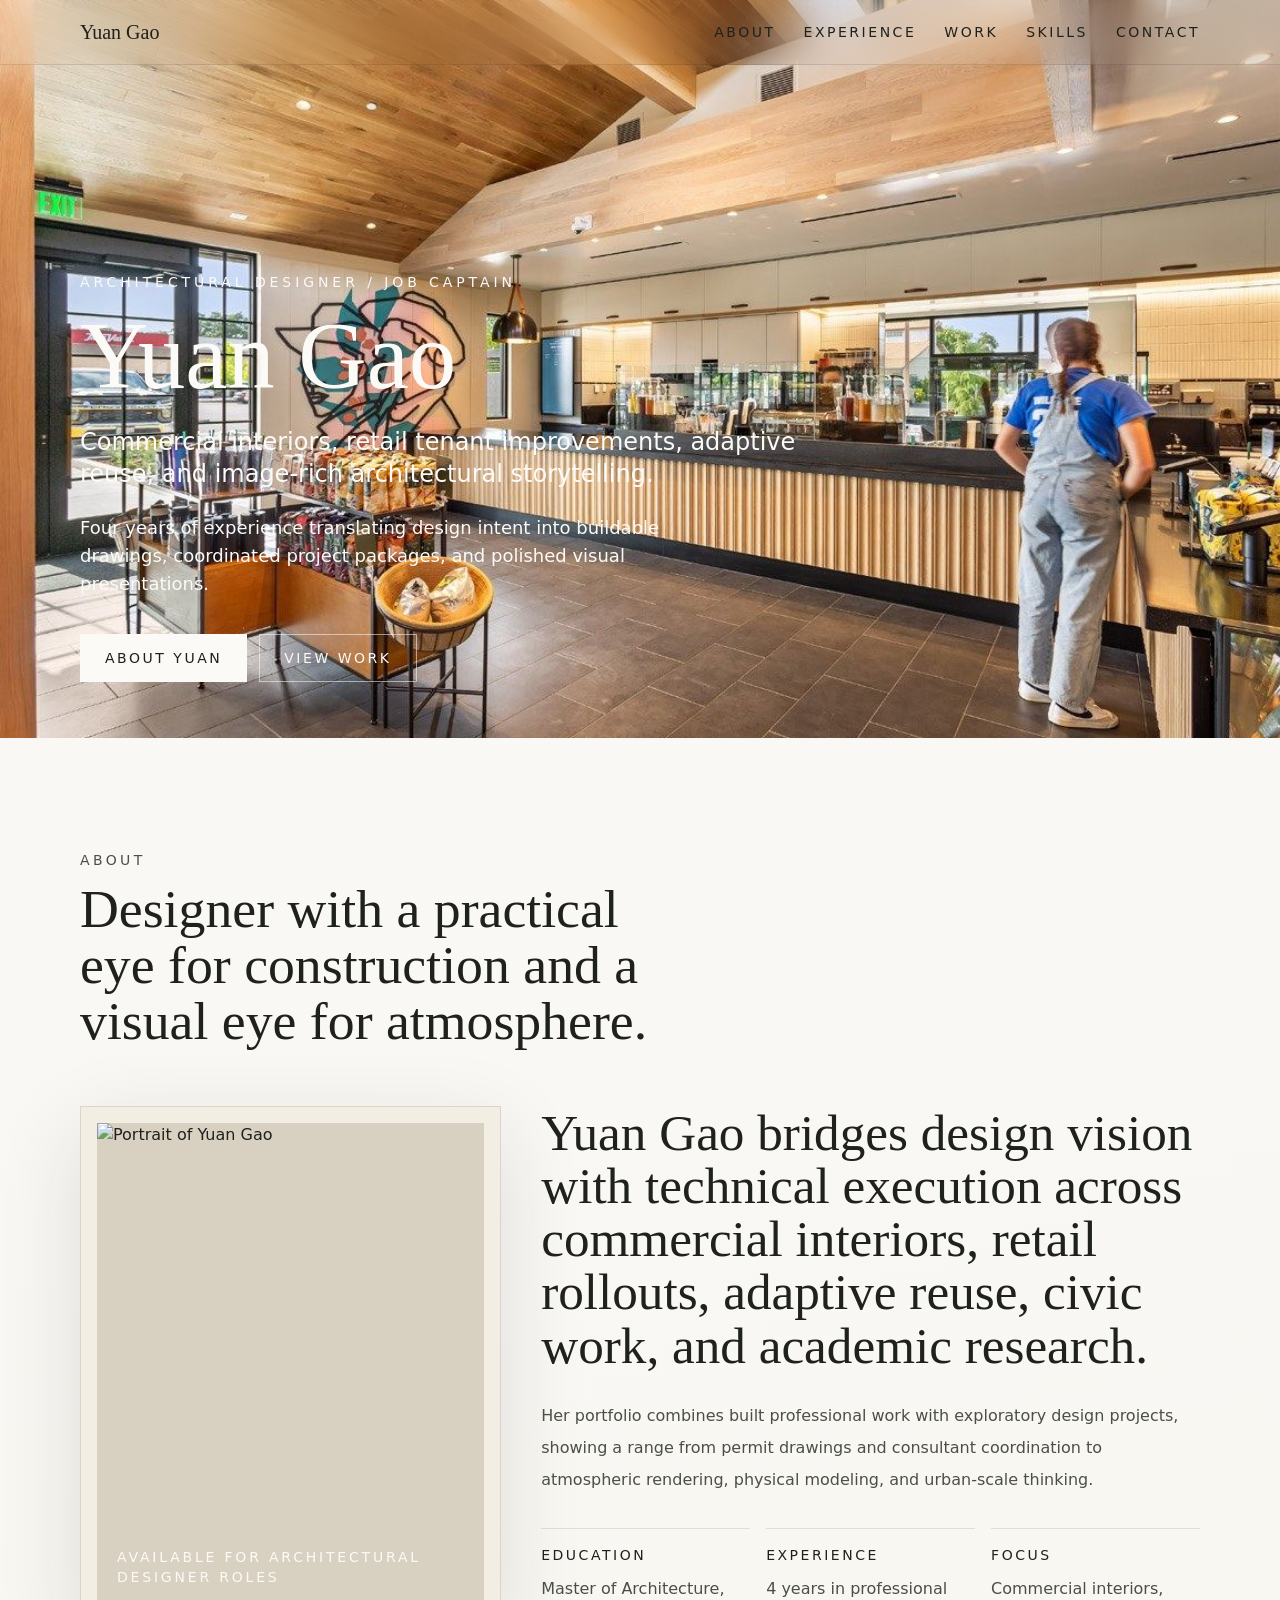
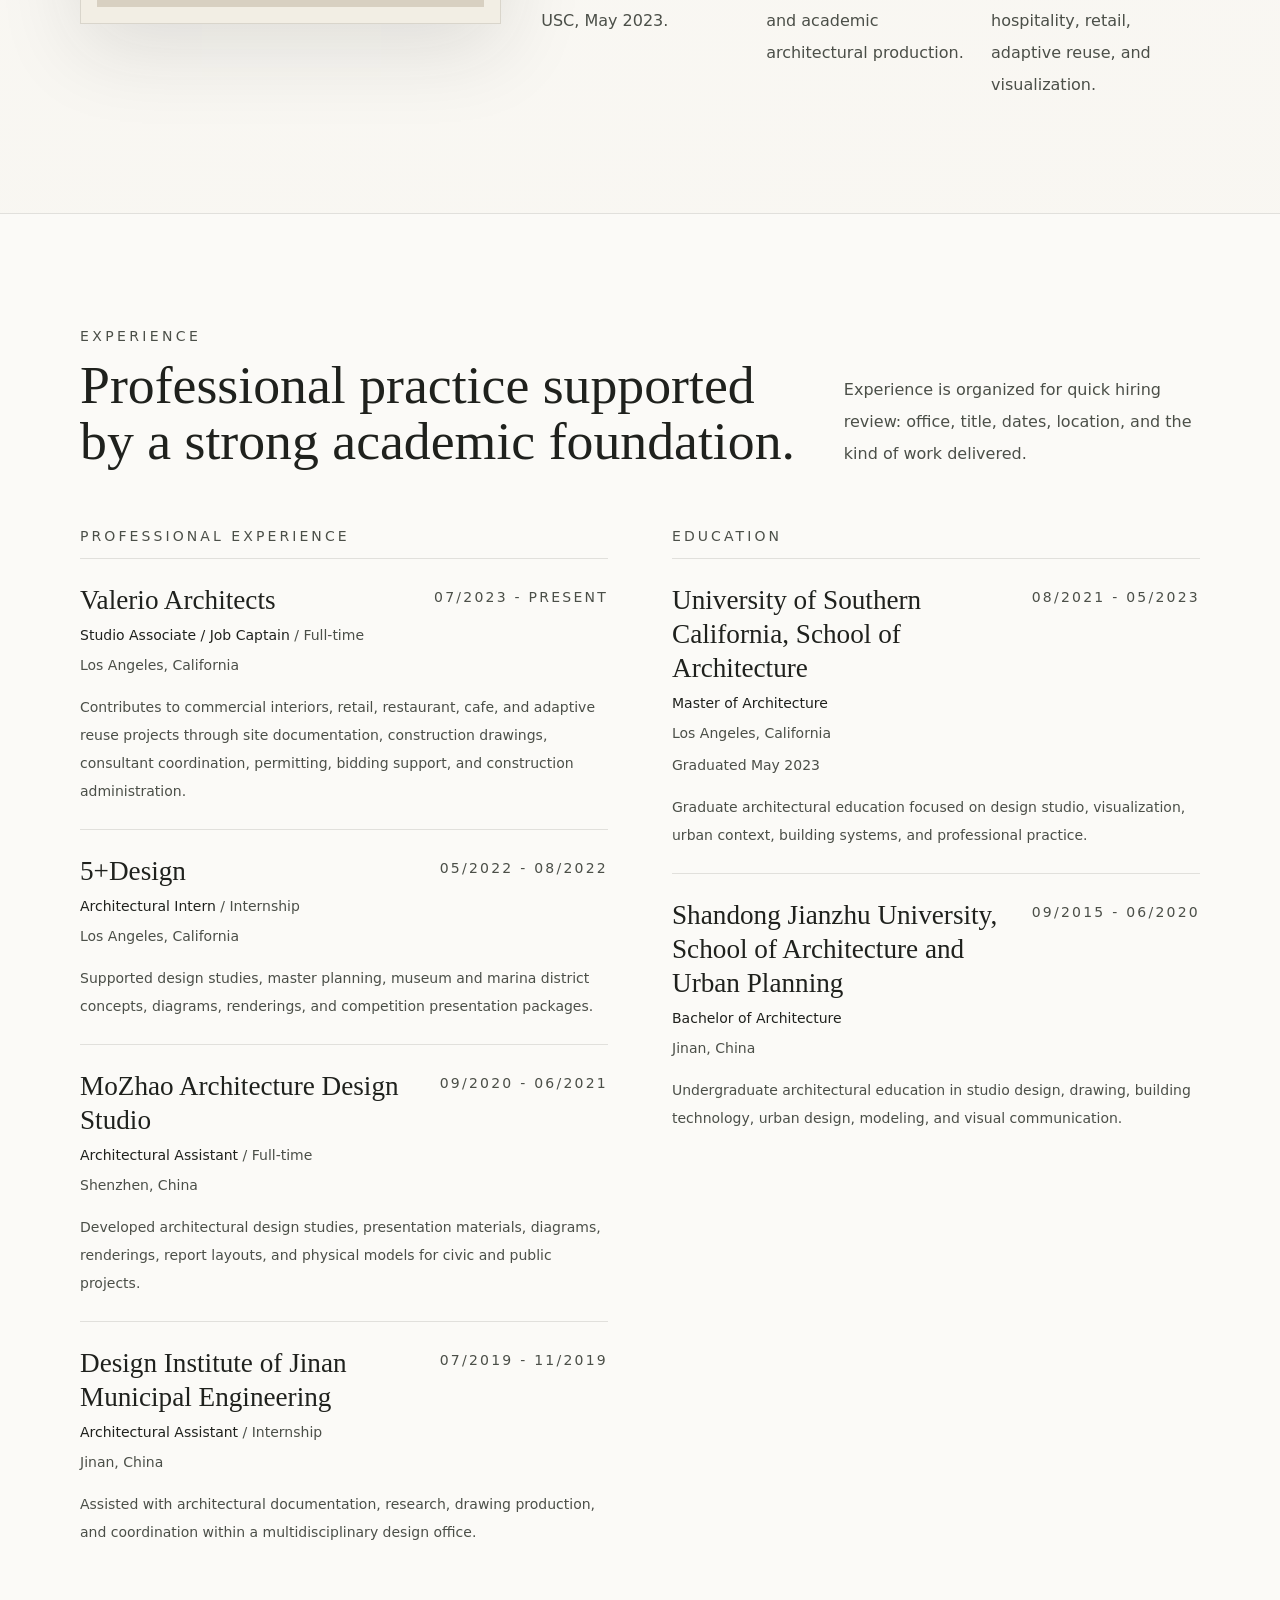
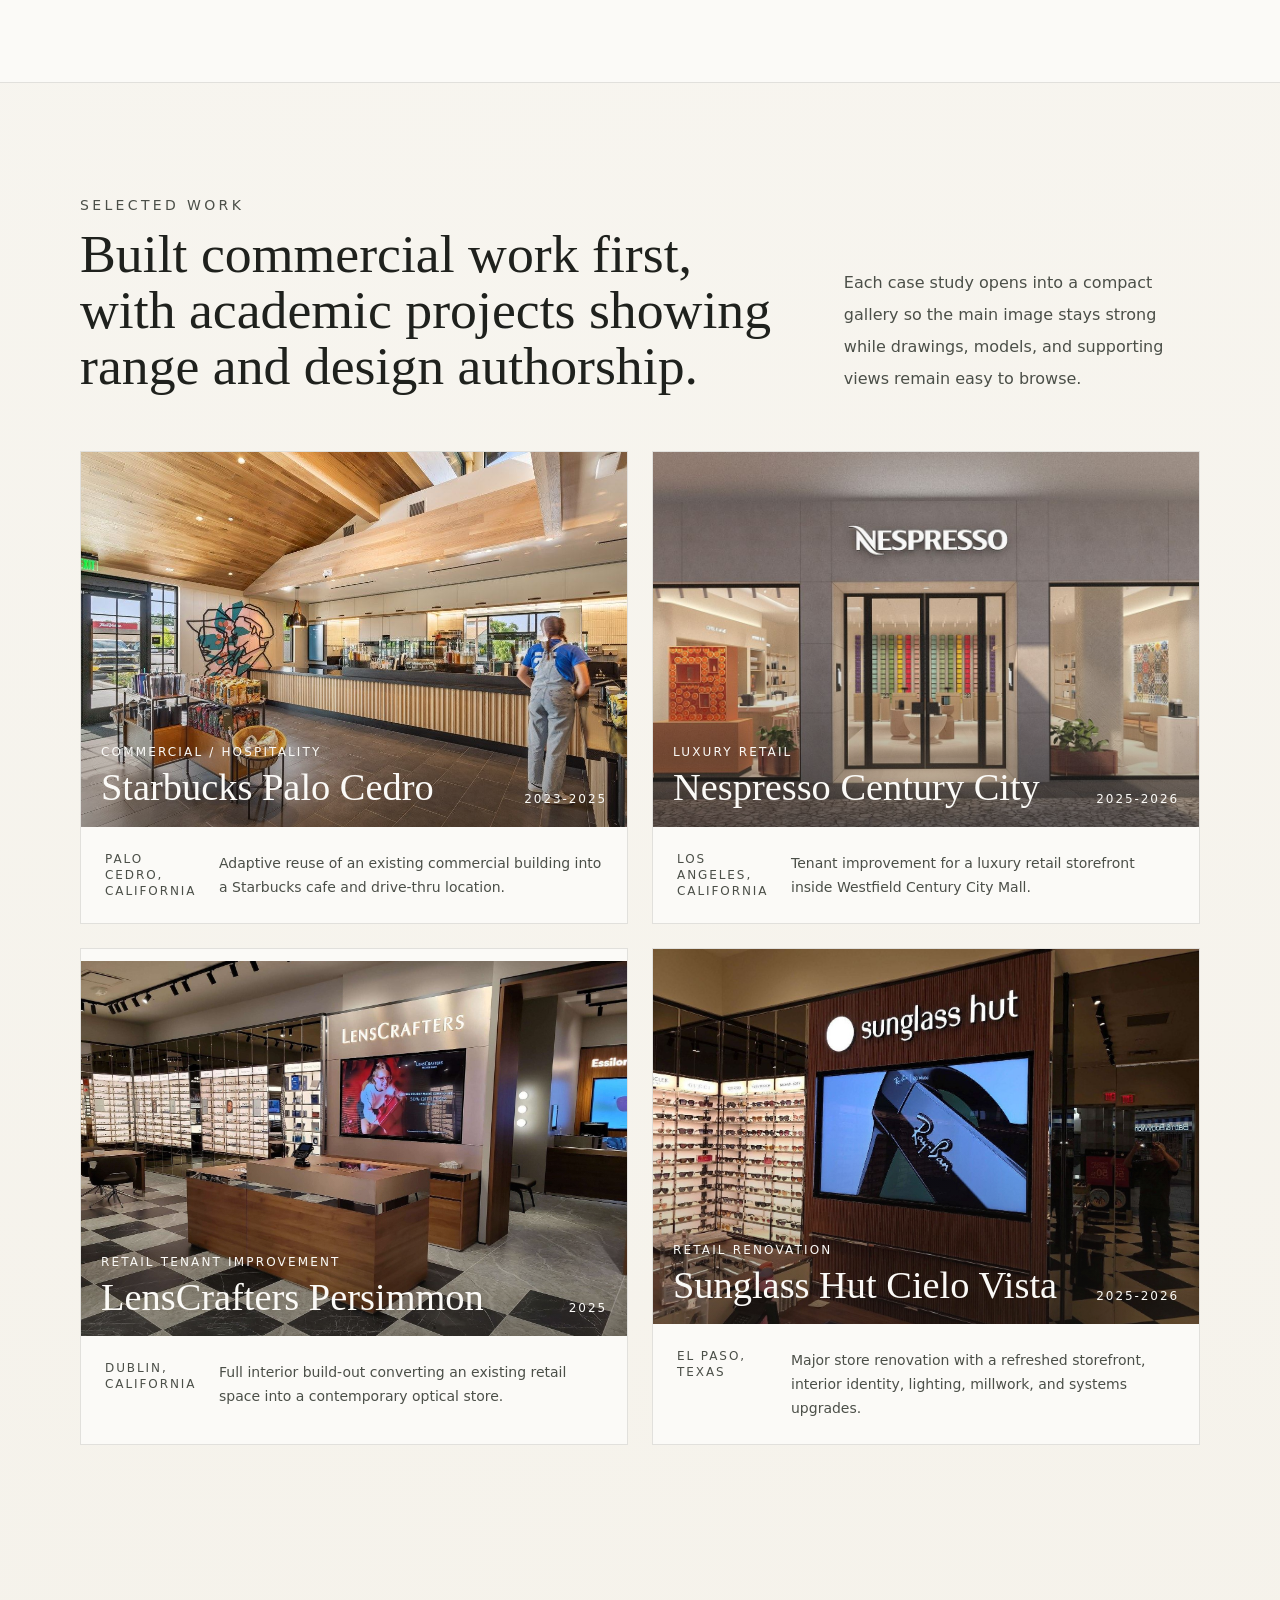
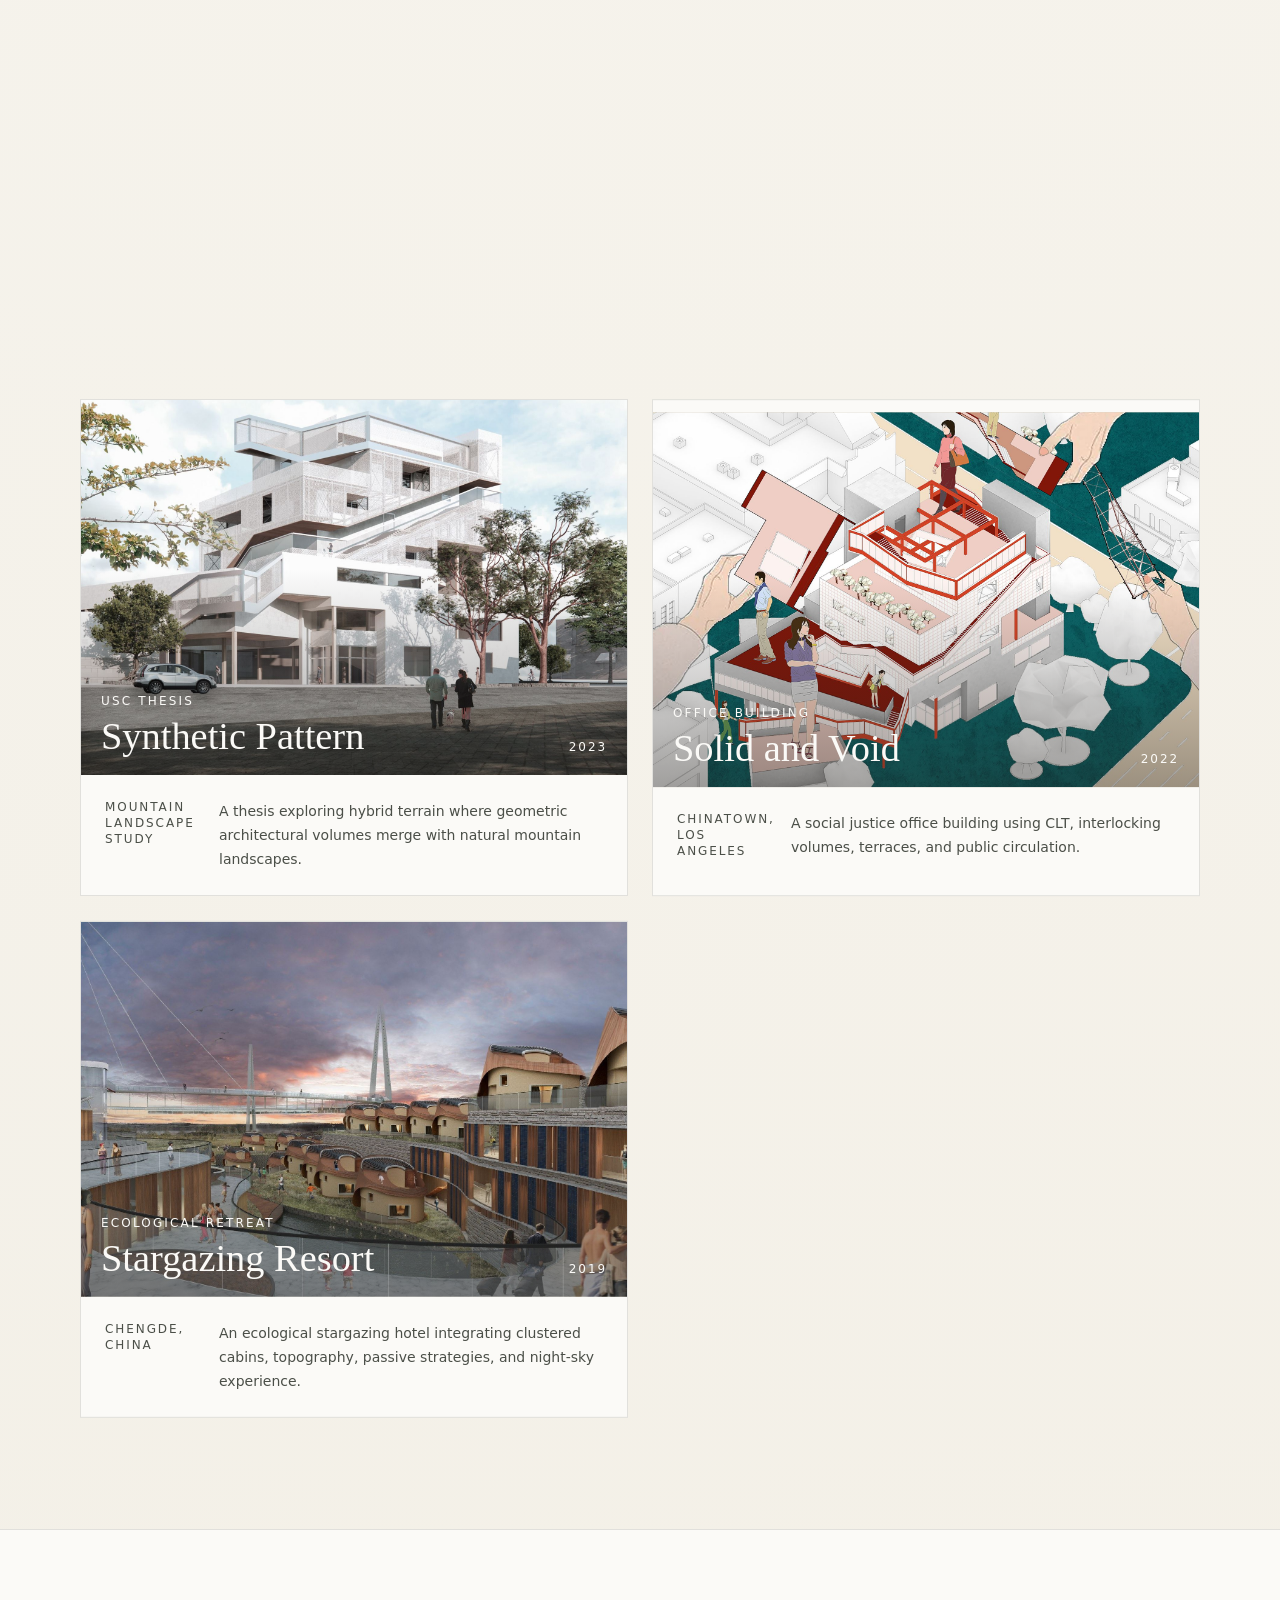
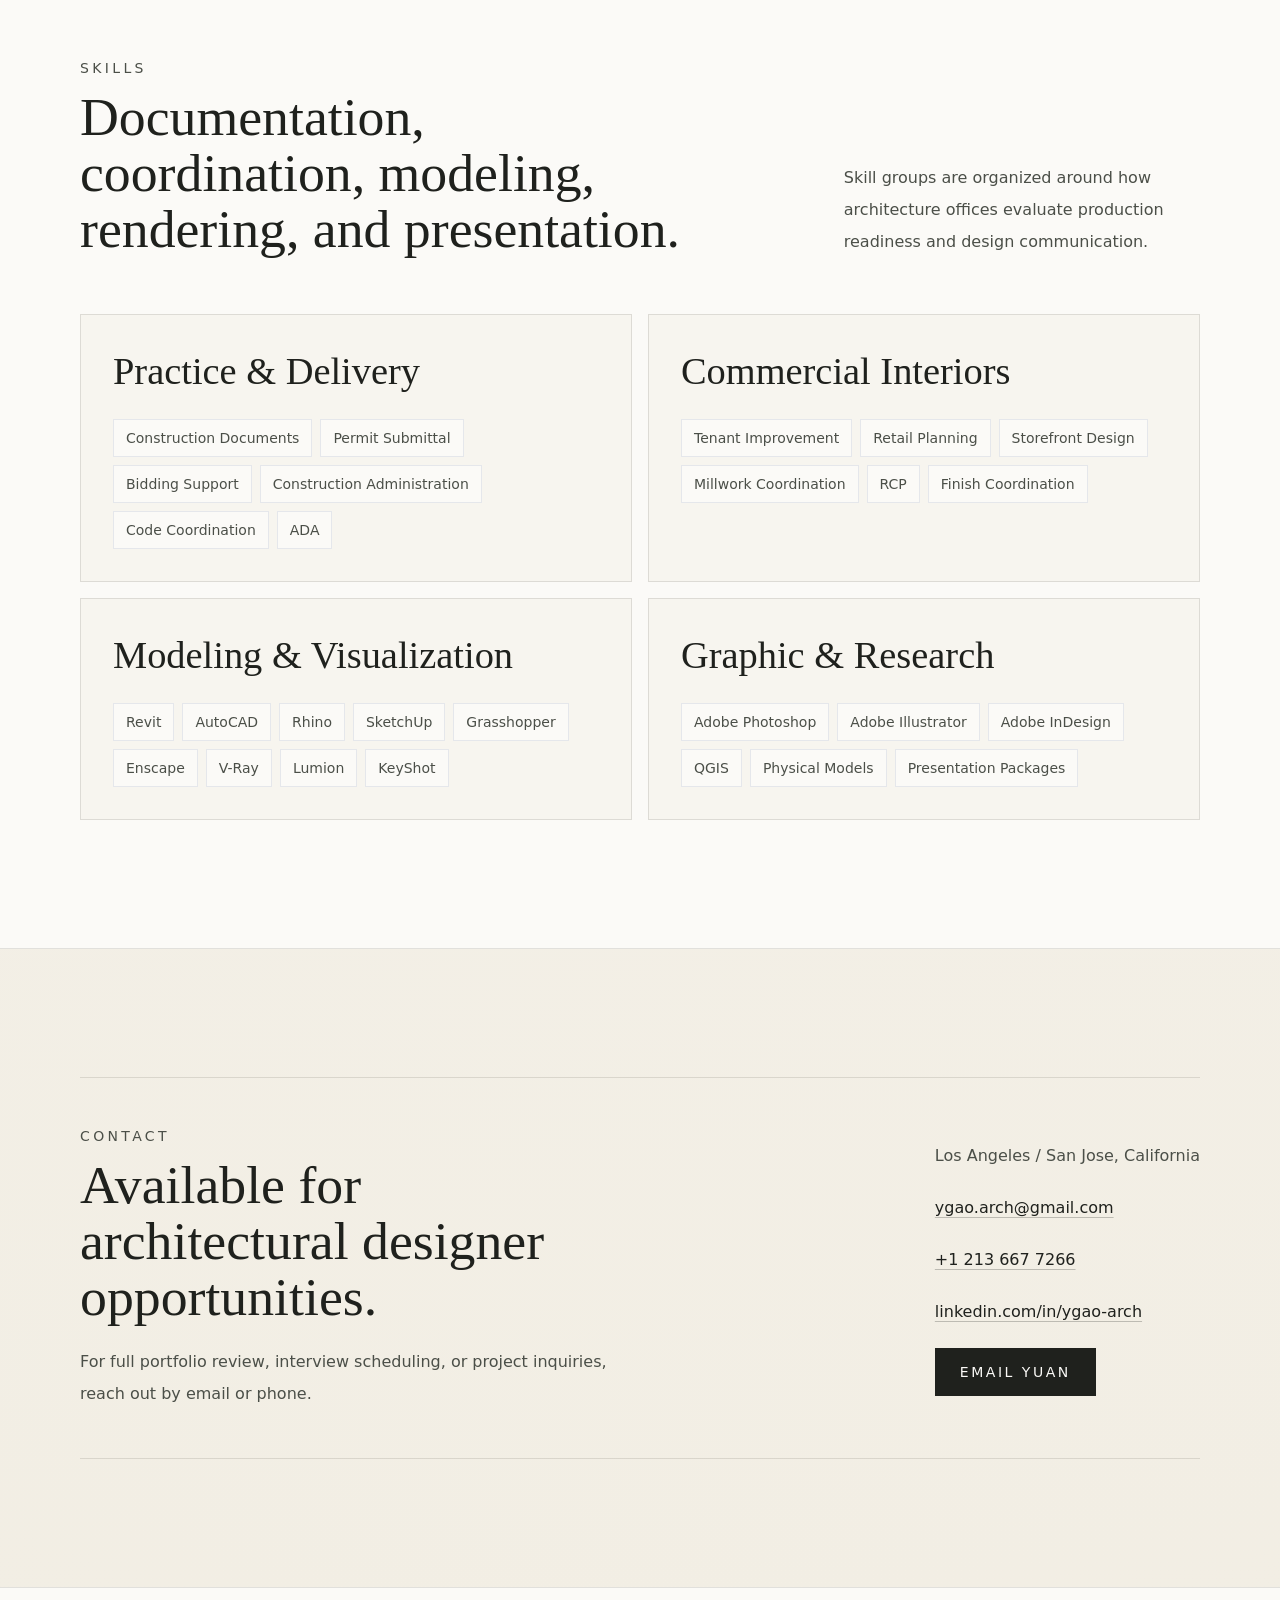
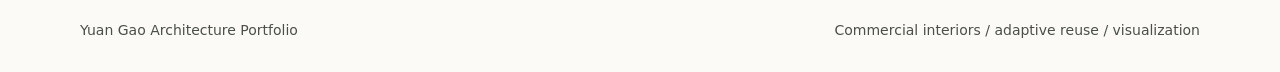
==== commit fe0c13d5: "Fix portfolio image orientation" ====
--- a/index.html
+++ b/index.html
@@ -1 +1 @@
-<!DOCTYPE html><html lang="en"><head><meta charSet="utf-8"/><meta name="viewport" content="width=device-width, initial-scale=1"/><link rel="preload" as="image" href="/portfolio/extracted/p12-12-1153x737.jpg"/><link rel="preload" href="/portfolio/extracted/p02-01-664x654.jpg" as="image"/><link rel="stylesheet" href="/_next/static/chunks/112km542y634c.css" data-precedence="next"/><link rel="preload" as="script" fetchPriority="low" href="/_next/static/chunks/11qk_vpw_zwkf.js"/><script src="/_next/static/chunks/0d-5~.f~0wtco.js" async=""></script><script src="/_next/static/chunks/10u3y4bw1ayzs.js" async=""></script><script src="/_next/static/chunks/turbopack-0e47rfx~.~3-8.js" async=""></script><script src="/_next/static/chunks/0fsi8lw5utejl.js" async=""></script><script src="/_next/static/chunks/0d3tkj33oycf2.js" async=""></script><script src="/_next/static/chunks/0qf6z7y2zfoh2.js" async=""></script><title>Yuan Gao | Architecture Portfolio</title><meta name="description" content="Professional architecture portfolio for Yuan Gao, an architectural designer and job captain focused on commercial interiors, retail, adaptive reuse, and visualization."/><script src="/_next/static/chunks/03~yq9q893hmn.js" noModule=""></script></head><body class="font-sans antialiased"><div hidden=""><!--$--><!--/$--></div><header class="fixed inset-x-0 top-0 z-50 border-b hairline bg-porcelain/94 backdrop-blur-xl"><nav class="section-shell flex h-16 items-center justify-between" aria-label="Main navigation"><a href="#home" class="font-serif text-xl tracking-normal text-ink">Yuan Gao</a><div class="hidden items-center gap-7 md:flex"><a href="#about" class="text-sm uppercase tracking-[0.18em] text-ink/72 transition hover:text-ink">About</a><a href="#experience" class="text-sm uppercase tracking-[0.18em] text-ink/72 transition hover:text-ink">Experience</a><a href="#work" class="text-sm uppercase tracking-[0.18em] text-ink/72 transition hover:text-ink">Work</a><a href="#skills" class="text-sm uppercase tracking-[0.18em] text-ink/72 transition hover:text-ink">Skills</a><a href="#contact" class="text-sm uppercase tracking-[0.18em] text-ink/72 transition hover:text-ink">Contact</a></div><button type="button" class="flex h-10 w-10 items-center justify-center border border-ink/15 text-ink md:hidden" aria-label="Toggle navigation" aria-expanded="false"><span class="grid gap-1.5"><span class="block h-px w-5 bg-current"></span><span class="block h-px w-5 bg-current"></span></span></button></nav></header><main><section id="home" class="relative min-h-[82vh] overflow-hidden pt-16"><div class="absolute inset-0"><img alt="Built cafe interior from Yuan Gao&#x27;s architecture portfolio" decoding="async" data-nimg="fill" class="object-cover" style="position:absolute;height:100%;width:100%;left:0;top:0;right:0;bottom:0;color:transparent" src="/portfolio/extracted/p12-12-1153x737.jpg"/><div class="absolute inset-0 bg-ink/54"></div><div class="absolute inset-0 bg-gradient-to-t from-ink/78 via-ink/22 to-ink/28"></div></div><div class="section-shell relative flex min-h-[calc(82vh-4rem)] items-end pb-10 pt-20 md:pb-14"><div class="max-w-none text-porcelain" style="opacity:0;transform:translateY(24px)"><p class="mb-5 text-sm uppercase tracking-[0.28em] text-porcelain/78">Architectural Designer / Job Captain</p><h1 class="font-serif text-[clamp(3.8rem,7.4vw,7.2rem)] leading-[0.95] tracking-normal md:whitespace-nowrap">Yuan Gao</h1><p class="mt-6 max-w-3xl text-xl leading-8 text-porcelain/88 md:text-2xl">Commercial interiors, retail tenant improvements, adaptive reuse, and image-rich architectural storytelling.</p><p class="mt-6 max-w-2xl text-base leading-8 text-porcelain/82 md:text-lg">Four years of experience translating design intent into buildable drawings, coordinated project packages, and polished visual presentations.</p><div class="mt-9 flex flex-col gap-3 sm:flex-row"><a href="#about" class="inline-flex min-h-12 items-center justify-center border border-porcelain bg-porcelain px-6 text-sm uppercase tracking-[0.18em] text-ink transition hover:bg-transparent hover:text-porcelain">About Yuan</a><a href="#work" class="inline-flex min-h-12 items-center justify-center border border-porcelain/55 px-6 text-sm uppercase tracking-[0.18em] text-porcelain transition hover:border-porcelain hover:bg-porcelain/10">View Work</a></div></div></div></section><section id="about" class="section-shell py-20 md:py-28"><div class="mb-10 grid gap-6 md:mb-14 md:grid-cols-[minmax(0,1.35fr)_minmax(280px,0.65fr)] md:items-end"><div class="min-w-0"><p class="text-sm uppercase tracking-[0.24em] text-graphite">About</p><h2 class="mt-3 max-w-5xl font-serif text-[clamp(2.6rem,4.2vw,4.4rem)] leading-[1.04] text-ink [text-wrap:balance]">Designer with a practical eye for construction and a visual eye for atmosphere.</h2></div></div><div class="grid gap-10 lg:grid-cols-[0.78fr_1.22fr] lg:items-start"><div class="border hairline bg-paper p-4 shadow-soft"><div class="relative aspect-[4/5] overflow-hidden bg-stone"><img src="/portfolio/extracted/p02-01-664x654.jpg" alt="Portrait of Yuan Gao" class="h-full w-full object-cover grayscale-[18%]"/><div class="absolute inset-x-0 bottom-0 bg-gradient-to-t from-ink/72 to-transparent p-5 text-porcelain"><p class="text-sm uppercase tracking-[0.2em]">Available for architectural designer roles</p></div></div></div><div class="max-w-3xl"><p class="font-serif text-[clamp(2.1rem,4vw,3.7rem)] leading-[1.04] text-ink">Yuan Gao bridges design vision with technical execution across commercial interiors, retail rollouts, adaptive reuse, civic work, and academic research.</p><p class="mt-7 text-base leading-8 text-graphite">Her portfolio combines built professional work with exploratory design projects, showing a range from permit drawings and consultant coordination to atmospheric rendering, physical modeling, and urban-scale thinking.</p><div class="mt-8 grid gap-4 text-base leading-8 text-graphite md:grid-cols-3"><div class="border-t hairline pt-4"><p class="text-sm uppercase tracking-[0.18em] text-ink">Education</p><p class="mt-2">Master of Architecture, USC, May 2023.</p></div><div class="border-t hairline pt-4"><p class="text-sm uppercase tracking-[0.18em] text-ink">Experience</p><p class="mt-2">4 years in professional and academic architectural production.</p></div><div class="border-t hairline pt-4"><p class="text-sm uppercase tracking-[0.18em] text-ink">Focus</p><p class="mt-2">Commercial interiors, hospitality, retail, adaptive reuse, and visualization.</p></div></div></div></div></section><section id="experience" class="border-y hairline bg-porcelain py-20 md:py-28"><div class="section-shell"><div class="mb-10 grid gap-6 md:mb-14 md:grid-cols-[minmax(0,1.35fr)_minmax(280px,0.65fr)] md:items-end"><div class="min-w-0"><p class="text-sm uppercase tracking-[0.24em] text-graphite">Experience</p><h2 class="mt-3 max-w-5xl font-serif text-[clamp(2.6rem,4.2vw,4.4rem)] leading-[1.04] text-ink [text-wrap:balance]">Professional practice supported by a strong academic foundation.</h2></div><p class="max-w-xl text-base leading-8 text-graphite md:justify-self-end">Experience is organized for quick hiring review: office, title, dates, location, and the kind of work delivered.</p></div><div class="grid gap-12 lg:grid-cols-2 lg:gap-16"><div><h3 class="mb-3 text-sm uppercase tracking-[0.22em] text-graphite">Professional Experience</h3><article class="border-t hairline py-6 first:pt-5"><div class="grid gap-3 sm:grid-cols-[minmax(0,1fr)_max-content] sm:items-start"><h3 class="font-serif text-2xl leading-tight text-ink md:text-[1.7rem]">Valerio Architects</h3><p class="text-sm uppercase tracking-[0.16em] text-graphite sm:justify-self-end sm:pt-1">07/2023 - Present</p></div><p class="mt-2 text-sm text-ink">Studio Associate / Job Captain<!-- --> <span class="text-graphite">/ <!-- -->Full-time</span></p><p class="mt-2 text-sm leading-6 text-graphite">Los Angeles, California</p><p class="mt-4 text-sm leading-7 text-graphite">Contributes to commercial interiors, retail, restaurant, cafe, and adaptive reuse projects through site documentation, construction drawings, consultant coordination, permitting, bidding support, and construction administration.</p></article><article class="border-t hairline py-6 first:pt-5"><div class="grid gap-3 sm:grid-cols-[minmax(0,1fr)_max-content] sm:items-start"><h3 class="font-serif text-2xl leading-tight text-ink md:text-[1.7rem]">5+Design</h3><p class="text-sm uppercase tracking-[0.16em] text-graphite sm:justify-self-end sm:pt-1">05/2022 - 08/2022</p></div><p class="mt-2 text-sm text-ink">Architectural Intern<!-- --> <span class="text-graphite">/ <!-- -->Internship</span></p><p class="mt-2 text-sm leading-6 text-graphite">Los Angeles, California</p><p class="mt-4 text-sm leading-7 text-graphite">Supported design studies, master planning, museum and marina district concepts, diagrams, renderings, and competition presentation packages.</p></article><article class="border-t hairline py-6 first:pt-5"><div class="grid gap-3 sm:grid-cols-[minmax(0,1fr)_max-content] sm:items-start"><h3 class="font-serif text-2xl leading-tight text-ink md:text-[1.7rem]">MoZhao Architecture Design Studio</h3><p class="text-sm uppercase tracking-[0.16em] text-graphite sm:justify-self-end sm:pt-1">09/2020 - 06/2021</p></div><p class="mt-2 text-sm text-ink">Architectural Assistant<!-- --> <span class="text-graphite">/ <!-- -->Full-time</span></p><p class="mt-2 text-sm leading-6 text-graphite">Shenzhen, China</p><p class="mt-4 text-sm leading-7 text-graphite">Developed architectural design studies, presentation materials, diagrams, renderings, report layouts, and physical models for civic and public projects.</p></article><article class="border-t hairline py-6 first:pt-5"><div class="grid gap-3 sm:grid-cols-[minmax(0,1fr)_max-content] sm:items-start"><h3 class="font-serif text-2xl leading-tight text-ink md:text-[1.7rem]">Design Institute of Jinan Municipal Engineering</h3><p class="text-sm uppercase tracking-[0.16em] text-graphite sm:justify-self-end sm:pt-1">07/2019 - 11/2019</p></div><p class="mt-2 text-sm text-ink">Architectural Assistant<!-- --> <span class="text-graphite">/ <!-- -->Internship</span></p><p class="mt-2 text-sm leading-6 text-graphite">Jinan, China</p><p class="mt-4 text-sm leading-7 text-graphite">Assisted with architectural documentation, research, drawing production, and coordination within a multidisciplinary design office.</p></article></div><div><h3 class="mb-3 text-sm uppercase tracking-[0.22em] text-graphite">Education</h3><article class="border-t hairline py-6 first:pt-5"><div class="grid gap-3 sm:grid-cols-[minmax(0,1fr)_auto] sm:items-start"><h3 class="font-serif text-2xl leading-tight text-ink md:text-[1.7rem]">University of Southern California, School of Architecture</h3><p class="text-sm uppercase tracking-[0.16em] text-graphite sm:justify-self-end sm:pt-1">08/2021 - 05/2023</p></div><p class="mt-2 text-sm text-ink">Master of Architecture</p><p class="mt-2 text-sm leading-6 text-graphite">Los Angeles, California</p><p class="mt-2 text-sm leading-6 text-graphite">Graduated May 2023</p><p class="mt-4 text-sm leading-7 text-graphite">Graduate architectural education focused on design studio, visualization, urban context, building systems, and professional practice.</p></article><article class="border-t hairline py-6 first:pt-5"><div class="grid gap-3 sm:grid-cols-[minmax(0,1fr)_auto] sm:items-start"><h3 class="font-serif text-2xl leading-tight text-ink md:text-[1.7rem]">Shandong Jianzhu University, School of Architecture and Urban Planning</h3><p class="text-sm uppercase tracking-[0.16em] text-graphite sm:justify-self-end sm:pt-1">09/2015 - 06/2020</p></div><p class="mt-2 text-sm text-ink">Bachelor of Architecture</p><p class="mt-2 text-sm leading-6 text-graphite">Jinan, China</p><p class="mt-4 text-sm leading-7 text-graphite">Undergraduate architectural education in studio design, drawing, building technology, urban design, modeling, and visual communication.</p></article></div></div></div></section><section id="work" class="section-shell py-20 md:py-28"><div class="mb-10 grid gap-6 md:mb-14 md:grid-cols-[minmax(0,1.35fr)_minmax(280px,0.65fr)] md:items-end"><div class="min-w-0"><p class="text-sm uppercase tracking-[0.24em] text-graphite">Selected Work</p><h2 class="mt-3 max-w-5xl font-serif text-[clamp(2.6rem,4.2vw,4.4rem)] leading-[1.04] text-ink [text-wrap:balance]">Built commercial work first, with academic projects showing range and design authorship.</h2></div><p class="max-w-xl text-base leading-8 text-graphite md:justify-self-end">Each case study opens into a compact gallery so the main image stays strong while drawings, models, and supporting views remain easy to browse.</p></div><div class="grid gap-6 md:grid-cols-2"><button type="button" class="group overflow-hidden border hairline bg-porcelain text-left transition duration-300 hover:-translate-y-1 hover:shadow-soft focus:outline-none focus:ring-2 focus:ring-ink/40" aria-label="Open details for Starbucks Palo Cedro" style="opacity:0;transform:translateY(28px)"><div class="image-tint relative aspect-[16/11] overflow-hidden bg-stone"><img alt="Starbucks Palo Cedro featured architectural image" loading="lazy" decoding="async" data-nimg="fill" class="object-cover transition duration-700 group-hover:scale-[1.04]" style="position:absolute;height:100%;width:100%;left:0;top:0;right:0;bottom:0;color:transparent" src="/portfolio/extracted/p12-12-1153x737.jpg"/><div class="absolute inset-x-0 bottom-0 z-10 flex items-end justify-between gap-4 p-5 text-porcelain"><div><p class="text-xs uppercase tracking-[0.18em] text-porcelain/78">Commercial / Hospitality</p><h3 class="mt-2 font-serif text-[clamp(2rem,3vw,2.8rem)] leading-[1]">Starbucks Palo Cedro</h3></div><p class="shrink-0 text-xs uppercase tracking-[0.16em] text-porcelain/78">2023-2025</p></div></div><div class="grid gap-4 p-5 md:grid-cols-[1fr_auto] md:p-6"><div class="text-xs uppercase tracking-[0.16em] text-graphite"><span>Palo Cedro, California</span></div><p class="text-sm leading-6 text-graphite md:max-w-sm">Adaptive reuse of an existing commercial building into a Starbucks cafe and drive-thru location.</p></div></button><button type="button" class="group overflow-hidden border hairline bg-porcelain text-left transition duration-300 hover:-translate-y-1 hover:shadow-soft focus:outline-none focus:ring-2 focus:ring-ink/40" aria-label="Open details for Nespresso Century City" style="opacity:0;transform:translateY(28px)"><div class="image-tint relative aspect-[16/11] overflow-hidden bg-stone"><img alt="Nespresso Century City featured architectural image" loading="lazy" decoding="async" data-nimg="fill" class="object-cover transition duration-700 group-hover:scale-[1.04]" style="position:absolute;height:100%;width:100%;left:0;top:0;right:0;bottom:0;color:transparent" src="/portfolio/extracted/p05-01-2500x1129.jpg"/><div class="absolute inset-x-0 bottom-0 z-10 flex items-end justify-between gap-4 p-5 text-porcelain"><div><p class="text-xs uppercase tracking-[0.18em] text-porcelain/78">Luxury Retail</p><h3 class="mt-2 font-serif text-[clamp(2rem,3vw,2.8rem)] leading-[1]">Nespresso Century City</h3></div><p class="shrink-0 text-xs uppercase tracking-[0.16em] text-porcelain/78">2025-2026</p></div></div><div class="grid gap-4 p-5 md:grid-cols-[1fr_auto] md:p-6"><div class="text-xs uppercase tracking-[0.16em] text-graphite"><span>Los Angeles, California</span></div><p class="text-sm leading-6 text-graphite md:max-w-sm">Tenant improvement for a luxury retail storefront inside Westfield Century City Mall.</p></div></button><button type="button" class="group overflow-hidden border hairline bg-porcelain text-left transition duration-300 hover:-translate-y-1 hover:shadow-soft focus:outline-none focus:ring-2 focus:ring-ink/40" aria-label="Open details for LensCrafters Persimmon" style="opacity:0;transform:translateY(28px)"><div class="image-tint relative aspect-[16/11] overflow-hidden bg-stone"><img alt="LensCrafters Persimmon featured architectural image" loading="lazy" decoding="async" data-nimg="fill" class="object-cover transition duration-700 group-hover:scale-[1.04]" style="position:absolute;height:100%;width:100%;left:0;top:0;right:0;bottom:0;color:transparent" src="/portfolio/extracted/p07-06-2085x2928.jpg"/><div class="absolute inset-x-0 bottom-0 z-10 flex items-end justify-between gap-4 p-5 text-porcelain"><div><p class="text-xs uppercase tracking-[0.18em] text-porcelain/78">Retail Tenant Improvement</p><h3 class="mt-2 font-serif text-[clamp(2rem,3vw,2.8rem)] leading-[1]">LensCrafters Persimmon</h3></div><p class="shrink-0 text-xs uppercase tracking-[0.16em] text-porcelain/78">2025</p></div></div><div class="grid gap-4 p-5 md:grid-cols-[1fr_auto] md:p-6"><div class="text-xs uppercase tracking-[0.16em] text-graphite"><span>Dublin, California</span></div><p class="text-sm leading-6 text-graphite md:max-w-sm">Full interior build-out converting an existing retail space into a contemporary optical store.</p></div></button><button type="button" class="group overflow-hidden border hairline bg-porcelain text-left transition duration-300 hover:-translate-y-1 hover:shadow-soft focus:outline-none focus:ring-2 focus:ring-ink/40" aria-label="Open details for Sunglass Hut Cielo Vista" style="opacity:0;transform:translateY(28px)"><div class="image-tint relative aspect-[16/11] overflow-hidden bg-stone"><img alt="Sunglass Hut Cielo Vista featured architectural image" loading="lazy" decoding="async" data-nimg="fill" class="object-cover transition duration-700 group-hover:scale-[1.04]" style="position:absolute;height:100%;width:100%;left:0;top:0;right:0;bottom:0;color:transparent" src="/portfolio/extracted/p09-05-1145x1527.jpg"/><div class="absolute inset-x-0 bottom-0 z-10 flex items-end justify-between gap-4 p-5 text-porcelain"><div><p class="text-xs uppercase tracking-[0.18em] text-porcelain/78">Retail Renovation</p><h3 class="mt-2 font-serif text-[clamp(2rem,3vw,2.8rem)] leading-[1]">Sunglass Hut Cielo Vista</h3></div><p class="shrink-0 text-xs uppercase tracking-[0.16em] text-porcelain/78">2025-2026</p></div></div><div class="grid gap-4 p-5 md:grid-cols-[1fr_auto] md:p-6"><div class="text-xs uppercase tracking-[0.16em] text-graphite"><span>El Paso, Texas</span></div><p class="text-sm leading-6 text-graphite md:max-w-sm">Major store renovation with a refreshed storefront, interior identity, lighting, millwork, and systems upgrades.</p></div></button><button type="button" class="group overflow-hidden border hairline bg-porcelain text-left transition duration-300 hover:-translate-y-1 hover:shadow-soft focus:outline-none focus:ring-2 focus:ring-ink/40" aria-label="Open details for A Seaside Library" style="opacity:0;transform:translateY(28px)"><div class="image-tint relative aspect-[16/11] overflow-hidden bg-stone"><img alt="A Seaside Library featured architectural image" loading="lazy" decoding="async" data-nimg="fill" class="object-cover transition duration-700 group-hover:scale-[1.04]" style="position:absolute;height:100%;width:100%;left:0;top:0;right:0;bottom:0;color:transparent" src="/portfolio/extracted/p15-01-3672x2006.jpg"/><div class="absolute inset-x-0 bottom-0 z-10 flex items-end justify-between gap-4 p-5 text-porcelain"><div><p class="text-xs uppercase tracking-[0.18em] text-porcelain/78">Civic / Public</p><h3 class="mt-2 font-serif text-[clamp(2rem,3vw,2.8rem)] leading-[1]">A Seaside Library</h3></div><p class="shrink-0 text-xs uppercase tracking-[0.16em] text-porcelain/78">2020-2021</p></div></div><div class="grid gap-4 p-5 md:grid-cols-[1fr_auto] md:p-6"><div class="text-xs uppercase tracking-[0.16em] text-graphite"><span>Dapeng New District, Shenzhen, China</span></div><p class="text-sm leading-6 text-graphite md:max-w-sm">A compact coastal public space combining cafe and library functions with framed views to sea and plaza.</p></div></button><button type="button" class="group overflow-hidden border hairline bg-porcelain text-left transition duration-300 hover:-translate-y-1 hover:shadow-soft focus:outline-none focus:ring-2 focus:ring-ink/40" aria-label="Open details for Paradise" style="opacity:0;transform:translateY(28px)"><div class="image-tint relative aspect-[16/11] overflow-hidden bg-stone"><img alt="Paradise featured architectural image" loading="lazy" decoding="async" data-nimg="fill" class="object-cover transition duration-700 group-hover:scale-[1.04]" style="position:absolute;height:100%;width:100%;left:0;top:0;right:0;bottom:0;color:transparent" src="/portfolio/extracted/p17-02-2082x1212.jpg"/><div class="absolute inset-x-0 bottom-0 z-10 flex items-end justify-between gap-4 p-5 text-porcelain"><div><p class="text-xs uppercase tracking-[0.18em] text-porcelain/78">Master Planning Competition</p><h3 class="mt-2 font-serif text-[clamp(2rem,3vw,2.8rem)] leading-[1]">Paradise</h3></div><p class="shrink-0 text-xs uppercase tracking-[0.16em] text-porcelain/78">2022</p></div></div><div class="grid gap-4 p-5 md:grid-cols-[1fr_auto] md:p-6"><div class="text-xs uppercase tracking-[0.16em] text-graphite"><span>Riyadh, Saudi Arabia</span></div><p class="text-sm leading-6 text-graphite md:max-w-sm">Competition proposal for the Diplomatic Quarter expansion, combining residential, retail, office, hospitality, medical, and education uses.</p></div></button><button type="button" class="group overflow-hidden border hairline bg-porcelain text-left transition duration-300 hover:-translate-y-1 hover:shadow-soft focus:outline-none focus:ring-2 focus:ring-ink/40" aria-label="Open details for Synthetic Pattern" style="opacity:0;transform:translateY(28px)"><div class="image-tint relative aspect-[16/11] overflow-hidden bg-stone"><img alt="Synthetic Pattern featured architectural image" loading="lazy" decoding="async" data-nimg="fill" class="object-cover transition duration-700 group-hover:scale-[1.04]" style="position:absolute;height:100%;width:100%;left:0;top:0;right:0;bottom:0;color:transparent" src="/portfolio/extracted/p21-01-2550x1944.jpg"/><div class="absolute inset-x-0 bottom-0 z-10 flex items-end justify-between gap-4 p-5 text-porcelain"><div><p class="text-xs uppercase tracking-[0.18em] text-porcelain/78">USC Thesis</p><h3 class="mt-2 font-serif text-[clamp(2rem,3vw,2.8rem)] leading-[1]">Synthetic Pattern</h3></div><p class="shrink-0 text-xs uppercase tracking-[0.16em] text-porcelain/78">2023</p></div></div><div class="grid gap-4 p-5 md:grid-cols-[1fr_auto] md:p-6"><div class="text-xs uppercase tracking-[0.16em] text-graphite"><span>Mountain Landscape Study</span></div><p class="text-sm leading-6 text-graphite md:max-w-sm">A thesis exploring hybrid terrain where geometric architectural volumes merge with natural mountain landscapes.</p></div></button><button type="button" class="group overflow-hidden border hairline bg-porcelain text-left transition duration-300 hover:-translate-y-1 hover:shadow-soft focus:outline-none focus:ring-2 focus:ring-ink/40" aria-label="Open details for Solid and Void" style="opacity:0;transform:translateY(28px)"><div class="image-tint relative aspect-[16/11] overflow-hidden bg-stone"><img alt="Solid and Void featured architectural image" loading="lazy" decoding="async" data-nimg="fill" class="object-cover transition duration-700 group-hover:scale-[1.04]" style="position:absolute;height:100%;width:100%;left:0;top:0;right:0;bottom:0;color:transparent" src="/portfolio/extracted/p22-02-2427x2149.jpg"/><div class="absolute inset-x-0 bottom-0 z-10 flex items-end justify-between gap-4 p-5 text-porcelain"><div><p class="text-xs uppercase tracking-[0.18em] text-porcelain/78">Office Building</p><h3 class="mt-2 font-serif text-[clamp(2rem,3vw,2.8rem)] leading-[1]">Solid and Void</h3></div><p class="shrink-0 text-xs uppercase tracking-[0.16em] text-porcelain/78">2022</p></div></div><div class="grid gap-4 p-5 md:grid-cols-[1fr_auto] md:p-6"><div class="text-xs uppercase tracking-[0.16em] text-graphite"><span>Chinatown, Los Angeles</span></div><p class="text-sm leading-6 text-graphite md:max-w-sm">A social justice office building using CLT, interlocking volumes, terraces, and public circulation.</p></div></button><button type="button" class="group overflow-hidden border hairline bg-porcelain text-left transition duration-300 hover:-translate-y-1 hover:shadow-soft focus:outline-none focus:ring-2 focus:ring-ink/40" aria-label="Open details for Stargazing Resort" style="opacity:0;transform:translateY(28px)"><div class="image-tint relative aspect-[16/11] overflow-hidden bg-stone"><img alt="Stargazing Resort featured architectural image" loading="lazy" decoding="async" data-nimg="fill" class="object-cover transition duration-700 group-hover:scale-[1.04]" style="position:absolute;height:100%;width:100%;left:0;top:0;right:0;bottom:0;color:transparent" src="/portfolio/extracted/p32-01-1702x1069.jpg"/><div class="absolute inset-x-0 bottom-0 z-10 flex items-end justify-between gap-4 p-5 text-porcelain"><div><p class="text-xs uppercase tracking-[0.18em] text-porcelain/78">Ecological Retreat</p><h3 class="mt-2 font-serif text-[clamp(2rem,3vw,2.8rem)] leading-[1]">Stargazing Resort</h3></div><p class="shrink-0 text-xs uppercase tracking-[0.16em] text-porcelain/78">2019</p></div></div><div class="grid gap-4 p-5 md:grid-cols-[1fr_auto] md:p-6"><div class="text-xs uppercase tracking-[0.16em] text-graphite"><span>Chengde, China</span></div><p class="text-sm leading-6 text-graphite md:max-w-sm">An ecological stargazing hotel integrating clustered cabins, topography, passive strategies, and night-sky experience.</p></div></button></div></section><section id="skills" class="border-y hairline bg-porcelain py-24 text-ink md:py-32"><div class="section-shell"><div class="mb-10 grid gap-6 md:mb-14 md:grid-cols-[minmax(0,1.35fr)_minmax(280px,0.65fr)] md:items-end"><div class="min-w-0"><p class="text-sm uppercase tracking-[0.24em] text-graphite">Skills</p><h2 class="mt-3 max-w-5xl font-serif text-[clamp(2.6rem,4.2vw,4.4rem)] leading-[1.04] text-ink [text-wrap:balance]">Documentation, coordination, modeling, rendering, and presentation.</h2></div><p class="max-w-xl text-base leading-8 text-graphite md:justify-self-end">Skill groups are organized around how architecture offices evaluate production readiness and design communication.</p></div><div class="grid gap-4 md:grid-cols-2"><article class="border hairline bg-paper/45 p-6 md:p-8"><h3 class="font-serif text-[clamp(1.9rem,3vw,2.5rem)] leading-tight">Practice &amp; Delivery</h3><div class="mt-6 flex flex-wrap gap-2"><span class="border border-ink/12 bg-porcelain px-3 py-2 text-sm text-graphite">Construction Documents</span><span class="border border-ink/12 bg-porcelain px-3 py-2 text-sm text-graphite">Permit Submittal</span><span class="border border-ink/12 bg-porcelain px-3 py-2 text-sm text-graphite">Bidding Support</span><span class="border border-ink/12 bg-porcelain px-3 py-2 text-sm text-graphite">Construction Administration</span><span class="border border-ink/12 bg-porcelain px-3 py-2 text-sm text-graphite">Code Coordination</span><span class="border border-ink/12 bg-porcelain px-3 py-2 text-sm text-graphite">ADA</span></div></article><article class="border hairline bg-paper/45 p-6 md:p-8"><h3 class="font-serif text-[clamp(1.9rem,3vw,2.5rem)] leading-tight">Commercial Interiors</h3><div class="mt-6 flex flex-wrap gap-2"><span class="border border-ink/12 bg-porcelain px-3 py-2 text-sm text-graphite">Tenant Improvement</span><span class="border border-ink/12 bg-porcelain px-3 py-2 text-sm text-graphite">Retail Planning</span><span class="border border-ink/12 bg-porcelain px-3 py-2 text-sm text-graphite">Storefront Design</span><span class="border border-ink/12 bg-porcelain px-3 py-2 text-sm text-graphite">Millwork Coordination</span><span class="border border-ink/12 bg-porcelain px-3 py-2 text-sm text-graphite">RCP</span><span class="border border-ink/12 bg-porcelain px-3 py-2 text-sm text-graphite">Finish Coordination</span></div></article><article class="border hairline bg-paper/45 p-6 md:p-8"><h3 class="font-serif text-[clamp(1.9rem,3vw,2.5rem)] leading-tight">Modeling &amp; Visualization</h3><div class="mt-6 flex flex-wrap gap-2"><span class="border border-ink/12 bg-porcelain px-3 py-2 text-sm text-graphite">Revit</span><span class="border border-ink/12 bg-porcelain px-3 py-2 text-sm text-graphite">AutoCAD</span><span class="border border-ink/12 bg-porcelain px-3 py-2 text-sm text-graphite">Rhino</span><span class="border border-ink/12 bg-porcelain px-3 py-2 text-sm text-graphite">SketchUp</span><span class="border border-ink/12 bg-porcelain px-3 py-2 text-sm text-graphite">Grasshopper</span><span class="border border-ink/12 bg-porcelain px-3 py-2 text-sm text-graphite">Enscape</span><span class="border border-ink/12 bg-porcelain px-3 py-2 text-sm text-graphite">V-Ray</span><span class="border border-ink/12 bg-porcelain px-3 py-2 text-sm text-graphite">Lumion</span><span class="border border-ink/12 bg-porcelain px-3 py-2 text-sm text-graphite">KeyShot</span></div></article><article class="border hairline bg-paper/45 p-6 md:p-8"><h3 class="font-serif text-[clamp(1.9rem,3vw,2.5rem)] leading-tight">Graphic &amp; Research</h3><div class="mt-6 flex flex-wrap gap-2"><span class="border border-ink/12 bg-porcelain px-3 py-2 text-sm text-graphite">Adobe Photoshop</span><span class="border border-ink/12 bg-porcelain px-3 py-2 text-sm text-graphite">Adobe Illustrator</span><span class="border border-ink/12 bg-porcelain px-3 py-2 text-sm text-graphite">Adobe InDesign</span><span class="border border-ink/12 bg-porcelain px-3 py-2 text-sm text-graphite">QGIS</span><span class="border border-ink/12 bg-porcelain px-3 py-2 text-sm text-graphite">Physical Models</span><span class="border border-ink/12 bg-porcelain px-3 py-2 text-sm text-graphite">Presentation Packages</span></div></article></div></div></section><section id="contact" class="section-shell py-24 md:py-32"><div class="grid gap-8 border-y hairline py-12 md:grid-cols-[1fr_1fr] md:items-center"><div><p class="text-sm uppercase tracking-[0.24em] text-graphite">Contact</p><h2 class="mt-3 font-serif text-[clamp(2.6rem,4.2vw,4.4rem)] leading-[1.04] text-ink">Available for architectural designer opportunities.</h2><p class="mt-5 max-w-xl text-base leading-8 text-graphite">For full portfolio review, interview scheduling, or project inquiries, reach out by email or phone.</p></div><div class="space-y-5 text-base leading-8 text-graphite md:justify-self-end"><p>Los Angeles / San Jose, California</p><p><a class="text-ink underline decoration-ink/25 underline-offset-4 hover:decoration-ink" href="mailto:ygao.arch@gmail.com">ygao.arch@gmail.com</a></p><p><a class="text-ink underline decoration-ink/25 underline-offset-4 hover:decoration-ink" href="tel:+12136677266">+1 213 667 7266</a></p><p><a class="text-ink underline decoration-ink/25 underline-offset-4 hover:decoration-ink" href="https://www.linkedin.com/in/ygao-arch" target="_blank" rel="noreferrer">linkedin.com/in/ygao-arch</a></p><a href="mailto:ygao.arch@gmail.com?subject=Portfolio%20Inquiry" class="inline-flex min-h-12 items-center justify-center border border-ink bg-ink px-6 text-sm uppercase tracking-[0.18em] text-porcelain transition hover:bg-transparent hover:text-ink">Email Yuan</a></div></div></section></main><footer class="border-t hairline bg-porcelain py-8"><div class="section-shell flex flex-col gap-3 text-sm text-graphite md:flex-row md:items-center md:justify-between"><p>Yuan Gao Architecture Portfolio</p><p>Commercial interiors / adaptive reuse / visualization</p></div></footer><!--$--><!--/$--><script src="/_next/static/chunks/11qk_vpw_zwkf.js" id="_R_" async=""></script><script>(self.__next_f=self.__next_f||[]).push([0])</script><script>self.__next_f.push([1,"1:\"$Sreact.fragment\"\n2:I[39756,[\"/_next/static/chunks/0fsi8lw5utejl.js\",\"/_next/static/chunks/0d3tkj33oycf2.js\"],\"default\"]\n3:I[37457,[\"/_next/static/chunks/0fsi8lw5utejl.js\",\"/_next/static/chunks/0d3tkj33oycf2.js\"],\"default\"]\n4:I[45678,[\"/_next/static/chunks/0fsi8lw5utejl.js\",\"/_next/static/chunks/0d3tkj33oycf2.js\",\"/_next/static/chunks/0qf6z7y2zfoh2.js\"],\"Navbar\"]\n5:I[32177,[\"/_next/static/chunks/0fsi8lw5utejl.js\",\"/_next/static/chunks/0d3tkj33oycf2.js\",\"/_next/static/chunks/0qf6z7y2zfoh2.js\"],\"Hero\"]\n10:I[68027,[\"/_next/static/chunks/0fsi8lw5utejl.js\",\"/_next/static/chunks/0d3tkj33oycf2.js\"],\"default\",1]\n:HL[\"/_next/static/chunks/112km542y634c.css\",\"style\"]\n:HL[\"/portfolio/extracted/p02-01-664x654.jpg\",\"image\"]\n"])</script><script>self.__next_f.push([1,"0:{\"P\":null,\"c\":[\"\",\"\"],\"q\":\"\",\"i\":false,\"f\":[[[\"\",{\"children\":[\"__PAGE__\",{}]},\"$undefined\",\"$undefined\",16],[[\"$\",\"$1\",\"c\",{\"children\":[[[\"$\",\"link\",\"0\",{\"rel\":\"stylesheet\",\"href\":\"/_next/static/chunks/112km542y634c.css\",\"precedence\":\"next\",\"crossOrigin\":\"$undefined\",\"nonce\":\"$undefined\"}],[\"$\",\"script\",\"script-0\",{\"src\":\"/_next/static/chunks/0fsi8lw5utejl.js\",\"async\":true,\"nonce\":\"$undefined\"}],[\"$\",\"script\",\"script-1\",{\"src\":\"/_next/static/chunks/0d3tkj33oycf2.js\",\"async\":true,\"nonce\":\"$undefined\"}]],[\"$\",\"html\",null,{\"lang\":\"en\",\"children\":[\"$\",\"body\",null,{\"className\":\"font-sans antialiased\",\"children\":[\"$\",\"$L2\",null,{\"parallelRouterKey\":\"children\",\"error\":\"$undefined\",\"errorStyles\":\"$undefined\",\"errorScripts\":\"$undefined\",\"template\":[\"$\",\"$L3\",null,{}],\"templateStyles\":\"$undefined\",\"templateScripts\":\"$undefined\",\"notFound\":[[[\"$\",\"title\",null,{\"children\":\"404: This page could not be found.\"}],[\"$\",\"div\",null,{\"style\":{\"fontFamily\":\"system-ui,\\\"Segoe UI\\\",Roboto,Helvetica,Arial,sans-serif,\\\"Apple Color Emoji\\\",\\\"Segoe UI Emoji\\\"\",\"height\":\"100vh\",\"textAlign\":\"center\",\"display\":\"flex\",\"flexDirection\":\"column\",\"alignItems\":\"center\",\"justifyContent\":\"center\"},\"children\":[\"$\",\"div\",null,{\"children\":[[\"$\",\"style\",null,{\"dangerouslySetInnerHTML\":{\"__html\":\"body{color:#000;background:#fff;margin:0}.next-error-h1{border-right:1px solid rgba(0,0,0,.3)}@media (prefers-color-scheme:dark){body{color:#fff;background:#000}.next-error-h1{border-right:1px solid rgba(255,255,255,.3)}}\"}}],[\"$\",\"h1\",null,{\"className\":\"next-error-h1\",\"style\":{\"display\":\"inline-block\",\"margin\":\"0 20px 0 0\",\"padding\":\"0 23px 0 0\",\"fontSize\":24,\"fontWeight\":500,\"verticalAlign\":\"top\",\"lineHeight\":\"49px\"},\"children\":404}],[\"$\",\"div\",null,{\"style\":{\"display\":\"inline-block\"},\"children\":[\"$\",\"h2\",null,{\"style\":{\"fontSize\":14,\"fontWeight\":400,\"lineHeight\":\"49px\",\"margin\":0},\"children\":\"This page could not be found.\"}]}]]}]}]],[]],\"forbidden\":\"$undefined\",\"unauthorized\":\"$undefined\"}]}]}]]}],{\"children\":[[\"$\",\"$1\",\"c\",{\"children\":[[[\"$\",\"$L4\",null,{}],[\"$\",\"main\",null,{\"children\":[[\"$\",\"$L5\",null,{}],[\"$\",\"section\",null,{\"id\":\"about\",\"className\":\"section-shell py-20 md:py-28\",\"children\":[[\"$\",\"div\",null,{\"className\":\"mb-10 grid gap-6 md:mb-14 md:grid-cols-[minmax(0,1.35fr)_minmax(280px,0.65fr)] md:items-end\",\"children\":[[\"$\",\"div\",null,{\"className\":\"min-w-0\",\"children\":[[\"$\",\"p\",null,{\"className\":\"text-sm uppercase tracking-[0.24em] text-graphite\",\"children\":\"About\"}],[\"$\",\"h2\",null,{\"className\":\"mt-3 max-w-5xl font-serif text-[clamp(2.6rem,4.2vw,4.4rem)] leading-[1.04] text-ink [text-wrap:balance]\",\"children\":\"Designer with a practical eye for construction and a visual eye for atmosphere.\"}]]}],null]}],[\"$\",\"div\",null,{\"className\":\"grid gap-10 lg:grid-cols-[0.78fr_1.22fr] lg:items-start\",\"children\":[[\"$\",\"div\",null,{\"className\":\"border hairline bg-paper p-4 shadow-soft\",\"children\":[\"$\",\"div\",null,{\"className\":\"relative aspect-[4/5] overflow-hidden bg-stone\",\"children\":[[\"$\",\"img\",null,{\"src\":\"/portfolio/extracted/p02-01-664x654.jpg\",\"alt\":\"Portrait of Yuan Gao\",\"className\":\"h-full w-full object-cover grayscale-[18%]\"}],[\"$\",\"div\",null,{\"className\":\"absolute inset-x-0 bottom-0 bg-gradient-to-t from-ink/72 to-transparent p-5 text-porcelain\",\"children\":[\"$\",\"p\",null,{\"className\":\"text-sm uppercase tracking-[0.2em]\",\"children\":\"Available for architectural designer roles\"}]}]]}]}],[\"$\",\"div\",null,{\"className\":\"max-w-3xl\",\"children\":[[\"$\",\"p\",null,{\"className\":\"font-serif text-[clamp(2.1rem,4vw,3.7rem)] leading-[1.04] text-ink\",\"children\":\"Yuan Gao bridges design vision with technical execution across commercial interiors, retail rollouts, adaptive reuse, civic work, and academic research.\"}],[\"$\",\"p\",null,{\"className\":\"mt-7 text-base leading-8 text-graphite\",\"children\":\"Her portfolio combines built professional work with exploratory design projects, showing a range from permit drawings and consultant coordination to atmospheric rendering, physical modeling, and urban-scale thinking.\"}],[\"$\",\"div\",null,{\"className\":\"mt-8 grid gap-4 text-base leading-8 text-graphite md:grid-cols-3\",\"children\":[[\"$\",\"div\",null,{\"className\":\"border-t hairline pt-4\",\"children\":[[\"$\",\"p\",null,{\"className\":\"text-sm uppercase tracking-[0.18em] text-ink\",\"children\":\"Education\"}],[\"$\",\"p\",null,{\"className\":\"mt-2\",\"children\":\"Master of Architecture, USC, May 2023.\"}]]}],\"$L6\",\"$L7\"]}]]}]]}]]}],\"$L8\",\"$L9\",\"$La\",\"$Lb\"]}],\"$Lc\"],[\"$Ld\"],\"$Le\"]}],{},null,false,null]},null,false,null],\"$Lf\",false]],\"m\":\"$undefined\",\"G\":[\"$10\",[\"$L11\"]],\"S\":true,\"h\":null,\"s\":\"$undefined\",\"l\":\"$undefined\",\"p\":\"$undefined\",\"d\":\"$undefined\",\"b\":\"KXgxYOyJhqX_tCf4aNLZD\"}\n"])</script><script>self.__next_f.push([1,"15:I[96694,[\"/_next/static/chunks/0fsi8lw5utejl.js\",\"/_next/static/chunks/0d3tkj33oycf2.js\",\"/_next/static/chunks/0qf6z7y2zfoh2.js\"],\"WorkSection\"]\n1d:I[97367,[\"/_next/static/chunks/0fsi8lw5utejl.js\",\"/_next/static/chunks/0d3tkj33oycf2.js\"],\"OutletBoundary\"]\n1e:\"$Sreact.suspense\"\n20:I[97367,[\"/_next/static/chunks/0fsi8lw5utejl.js\",\"/_next/static/chunks/0d3tkj33oycf2.js\"],\"ViewportBoundary\"]\n22:I[97367,[\"/_next/static/chunks/0fsi8lw5utejl.js\",\"/_next/static/chunks/0d3tkj33oycf2.js\"],\"MetadataBoundary\"]\n6:[\"$\",\"div\",null,{\"className\":\"border-t hairline pt-4\",\"children\":[[\"$\",\"p\",null,{\"className\":\"text-sm uppercase tracking-[0.18em] text-ink\",\"children\":\"Experience\"}],[\"$\",\"p\",null,{\"className\":\"mt-2\",\"children\":\"4 years in professional and academic architectural production.\"}]]}]\n7:[\"$\",\"div\",null,{\"className\":\"border-t hairline pt-4\",\"children\":[[\"$\",\"p\",null,{\"className\":\"text-sm uppercase tracking-[0.18em] text-ink\",\"children\":\"Focus\"}],[\"$\",\"p\",null,{\"className\":\"mt-2\",\"children\":\"Commercial interiors, hospitality, retail, adaptive reuse, and visualization.\"}]]}]\n"])</script><script>self.__next_f.push([1,"8:[\"$\",\"section\",null,{\"id\":\"experience\",\"className\":\"border-y hairline bg-porcelain py-20 md:py-28\",\"children\":[\"$\",\"div\",null,{\"className\":\"section-shell\",\"children\":[[\"$\",\"div\",null,{\"className\":\"mb-10 grid gap-6 md:mb-14 md:grid-cols-[minmax(0,1.35fr)_minmax(280px,0.65fr)] md:items-end\",\"children\":[[\"$\",\"div\",null,{\"className\":\"min-w-0\",\"children\":[[\"$\",\"p\",null,{\"className\":\"text-sm uppercase tracking-[0.24em] text-graphite\",\"children\":\"Experience\"}],[\"$\",\"h2\",null,{\"className\":\"mt-3 max-w-5xl font-serif text-[clamp(2.6rem,4.2vw,4.4rem)] leading-[1.04] text-ink [text-wrap:balance]\",\"children\":\"Professional practice supported by a strong academic foundation.\"}]]}],[\"$\",\"p\",null,{\"className\":\"max-w-xl text-base leading-8 text-graphite md:justify-self-end\",\"children\":\"Experience is organized for quick hiring review: office, title, dates, location, and the kind of work delivered.\"}]]}],[\"$\",\"div\",null,{\"className\":\"grid gap-12 lg:grid-cols-2 lg:gap-16\",\"children\":[[\"$\",\"div\",null,{\"children\":[[\"$\",\"h3\",null,{\"className\":\"mb-3 text-sm uppercase tracking-[0.22em] text-graphite\",\"children\":\"Professional Experience\"}],[[\"$\",\"article\",\"Valerio Architects-07/2023 - Present\",{\"className\":\"border-t hairline py-6 first:pt-5\",\"children\":[[\"$\",\"div\",null,{\"className\":\"grid gap-3 sm:grid-cols-[minmax(0,1fr)_max-content] sm:items-start\",\"children\":[[\"$\",\"h3\",null,{\"className\":\"font-serif text-2xl leading-tight text-ink md:text-[1.7rem]\",\"children\":\"Valerio Architects\"}],[\"$\",\"p\",null,{\"className\":\"text-sm uppercase tracking-[0.16em] text-graphite sm:justify-self-end sm:pt-1\",\"children\":\"07/2023 - Present\"}]]}],[\"$\",\"p\",null,{\"className\":\"mt-2 text-sm text-ink\",\"children\":[\"Studio Associate / Job Captain\",\" \",[\"$\",\"span\",null,{\"className\":\"text-graphite\",\"children\":[\"/ \",\"Full-time\"]}]]}],[\"$\",\"p\",null,{\"className\":\"mt-2 text-sm leading-6 text-graphite\",\"children\":\"Los Angeles, California\"}],[\"$\",\"p\",null,{\"className\":\"mt-4 text-sm leading-7 text-graphite\",\"children\":\"Contributes to commercial interiors, retail, restaurant, cafe, and adaptive reuse projects through site documentation, construction drawings, consultant coordination, permitting, bidding support, and construction administration.\"}]]}],[\"$\",\"article\",\"5+Design-05/2022 - 08/2022\",{\"className\":\"border-t hairline py-6 first:pt-5\",\"children\":[[\"$\",\"div\",null,{\"className\":\"grid gap-3 sm:grid-cols-[minmax(0,1fr)_max-content] sm:items-start\",\"children\":[[\"$\",\"h3\",null,{\"className\":\"font-serif text-2xl leading-tight text-ink md:text-[1.7rem]\",\"children\":\"5+Design\"}],[\"$\",\"p\",null,{\"className\":\"text-sm uppercase tracking-[0.16em] text-graphite sm:justify-self-end sm:pt-1\",\"children\":\"05/2022 - 08/2022\"}]]}],[\"$\",\"p\",null,{\"className\":\"mt-2 text-sm text-ink\",\"children\":[\"Architectural Intern\",\" \",[\"$\",\"span\",null,{\"className\":\"text-graphite\",\"children\":[\"/ \",\"Internship\"]}]]}],[\"$\",\"p\",null,{\"className\":\"mt-2 text-sm leading-6 text-graphite\",\"children\":\"Los Angeles, California\"}],[\"$\",\"p\",null,{\"className\":\"mt-4 text-sm leading-7 text-graphite\",\"children\":\"Supported design studies, master planning, museum and marina district concepts, diagrams, renderings, and competition presentation packages.\"}]]}],[\"$\",\"article\",\"MoZhao Architecture Design Studio-09/2020 - 06/2021\",{\"className\":\"border-t hairline py-6 first:pt-5\",\"children\":[[\"$\",\"div\",null,{\"className\":\"grid gap-3 sm:grid-cols-[minmax(0,1fr)_max-content] sm:items-start\",\"children\":[[\"$\",\"h3\",null,{\"className\":\"font-serif text-2xl leading-tight text-ink md:text-[1.7rem]\",\"children\":\"MoZhao Architecture Design Studio\"}],[\"$\",\"p\",null,{\"className\":\"text-sm uppercase tracking-[0.16em] text-graphite sm:justify-self-end sm:pt-1\",\"children\":\"09/2020 - 06/2021\"}]]}],[\"$\",\"p\",null,{\"className\":\"mt-2 text-sm text-ink\",\"children\":[\"Architectural Assistant\",\" \",[\"$\",\"span\",null,{\"className\":\"text-graphite\",\"children\":[\"/ \",\"Full-time\"]}]]}],[\"$\",\"p\",null,{\"className\":\"mt-2 text-sm leading-6 text-graphite\",\"children\":\"Shenzhen, China\"}],\"$L12\"]}],\"$L13\"]]}],\"$L14\"]}]]}]}]\n"])</script><script>self.__next_f.push([1,"9:[\"$\",\"$L15\",null,{}]\n"])</script><script>self.__next_f.push([1,"a:[\"$\",\"section\",null,{\"id\":\"skills\",\"className\":\"border-y hairline bg-porcelain py-24 text-ink md:py-32\",\"children\":[\"$\",\"div\",null,{\"className\":\"section-shell\",\"children\":[[\"$\",\"div\",null,{\"className\":\"mb-10 grid gap-6 md:mb-14 md:grid-cols-[minmax(0,1.35fr)_minmax(280px,0.65fr)] md:items-end\",\"children\":[[\"$\",\"div\",null,{\"className\":\"min-w-0\",\"children\":[[\"$\",\"p\",null,{\"className\":\"text-sm uppercase tracking-[0.24em] text-graphite\",\"children\":\"Skills\"}],[\"$\",\"h2\",null,{\"className\":\"mt-3 max-w-5xl font-serif text-[clamp(2.6rem,4.2vw,4.4rem)] leading-[1.04] text-ink [text-wrap:balance]\",\"children\":\"Documentation, coordination, modeling, rendering, and presentation.\"}]]}],[\"$\",\"p\",null,{\"className\":\"max-w-xl text-base leading-8 text-graphite md:justify-self-end\",\"children\":\"Skill groups are organized around how architecture offices evaluate production readiness and design communication.\"}]]}],[\"$\",\"div\",null,{\"className\":\"grid gap-4 md:grid-cols-2\",\"children\":[[\"$\",\"article\",\"Practice \u0026 Delivery\",{\"className\":\"border hairline bg-paper/45 p-6 md:p-8\",\"children\":[[\"$\",\"h3\",null,{\"className\":\"font-serif text-[clamp(1.9rem,3vw,2.5rem)] leading-tight\",\"children\":\"Practice \u0026 Delivery\"}],[\"$\",\"div\",null,{\"className\":\"mt-6 flex flex-wrap gap-2\",\"children\":[[\"$\",\"span\",\"Construction Documents\",{\"className\":\"border border-ink/12 bg-porcelain px-3 py-2 text-sm text-graphite\",\"children\":\"Construction Documents\"}],[\"$\",\"span\",\"Permit Submittal\",{\"className\":\"border border-ink/12 bg-porcelain px-3 py-2 text-sm text-graphite\",\"children\":\"Permit Submittal\"}],[\"$\",\"span\",\"Bidding Support\",{\"className\":\"border border-ink/12 bg-porcelain px-3 py-2 text-sm text-graphite\",\"children\":\"Bidding Support\"}],[\"$\",\"span\",\"Construction Administration\",{\"className\":\"border border-ink/12 bg-porcelain px-3 py-2 text-sm text-graphite\",\"children\":\"Construction Administration\"}],[\"$\",\"span\",\"Code Coordination\",{\"className\":\"border border-ink/12 bg-porcelain px-3 py-2 text-sm text-graphite\",\"children\":\"Code Coordination\"}],[\"$\",\"span\",\"ADA\",{\"className\":\"border border-ink/12 bg-porcelain px-3 py-2 text-sm text-graphite\",\"children\":\"ADA\"}]]}]]}],[\"$\",\"article\",\"Commercial Interiors\",{\"className\":\"border hairline bg-paper/45 p-6 md:p-8\",\"children\":[[\"$\",\"h3\",null,{\"className\":\"font-serif text-[clamp(1.9rem,3vw,2.5rem)] leading-tight\",\"children\":\"Commercial Interiors\"}],[\"$\",\"div\",null,{\"className\":\"mt-6 flex flex-wrap gap-2\",\"children\":[[\"$\",\"span\",\"Tenant Improvement\",{\"className\":\"border border-ink/12 bg-porcelain px-3 py-2 text-sm text-graphite\",\"children\":\"Tenant Improvement\"}],[\"$\",\"span\",\"Retail Planning\",{\"className\":\"border border-ink/12 bg-porcelain px-3 py-2 text-sm text-graphite\",\"children\":\"Retail Planning\"}],[\"$\",\"span\",\"Storefront Design\",{\"className\":\"border border-ink/12 bg-porcelain px-3 py-2 text-sm text-graphite\",\"children\":\"Storefront Design\"}],[\"$\",\"span\",\"Millwork Coordination\",{\"className\":\"border border-ink/12 bg-porcelain px-3 py-2 text-sm text-graphite\",\"children\":\"Millwork Coordination\"}],[\"$\",\"span\",\"RCP\",{\"className\":\"border border-ink/12 bg-porcelain px-3 py-2 text-sm text-graphite\",\"children\":\"RCP\"}],[\"$\",\"span\",\"Finish Coordination\",{\"className\":\"border border-ink/12 bg-porcelain px-3 py-2 text-sm text-graphite\",\"children\":\"Finish Coordination\"}]]}]]}],[\"$\",\"article\",\"Modeling \u0026 Visualization\",{\"className\":\"border hairline bg-paper/45 p-6 md:p-8\",\"children\":[[\"$\",\"h3\",null,{\"className\":\"font-serif text-[clamp(1.9rem,3vw,2.5rem)] leading-tight\",\"children\":\"Modeling \u0026 Visualization\"}],[\"$\",\"div\",null,{\"className\":\"mt-6 flex flex-wrap gap-2\",\"children\":[[\"$\",\"span\",\"Revit\",{\"className\":\"border border-ink/12 bg-porcelain px-3 py-2 text-sm text-graphite\",\"children\":\"Revit\"}],[\"$\",\"span\",\"AutoCAD\",{\"className\":\"border border-ink/12 bg-porcelain px-3 py-2 text-sm text-graphite\",\"children\":\"AutoCAD\"}],[\"$\",\"span\",\"Rhino\",{\"className\":\"border border-ink/12 bg-porcelain px-3 py-2 text-sm text-graphite\",\"children\":\"Rhino\"}],\"$L16\",\"$L17\",\"$L18\",\"$L19\",\"$L1a\",\"$L1b\"]}]]}],\"$L1c\"]}]]}]}]\n"])</script><script>self.__next_f.push([1,"b:[\"$\",\"section\",null,{\"id\":\"contact\",\"className\":\"section-shell py-24 md:py-32\",\"children\":[\"$\",\"div\",null,{\"className\":\"grid gap-8 border-y hairline py-12 md:grid-cols-[1fr_1fr] md:items-center\",\"children\":[[\"$\",\"div\",null,{\"children\":[[\"$\",\"p\",null,{\"className\":\"text-sm uppercase tracking-[0.24em] text-graphite\",\"children\":\"Contact\"}],[\"$\",\"h2\",null,{\"className\":\"mt-3 font-serif text-[clamp(2.6rem,4.2vw,4.4rem)] leading-[1.04] text-ink\",\"children\":\"Available for architectural designer opportunities.\"}],[\"$\",\"p\",null,{\"className\":\"mt-5 max-w-xl text-base leading-8 text-graphite\",\"children\":\"For full portfolio review, interview scheduling, or project inquiries, reach out by email or phone.\"}]]}],[\"$\",\"div\",null,{\"className\":\"space-y-5 text-base leading-8 text-graphite md:justify-self-end\",\"children\":[[\"$\",\"p\",null,{\"children\":\"Los Angeles / San Jose, California\"}],[\"$\",\"p\",null,{\"children\":[\"$\",\"a\",null,{\"className\":\"text-ink underline decoration-ink/25 underline-offset-4 hover:decoration-ink\",\"href\":\"mailto:ygao.arch@gmail.com\",\"children\":\"ygao.arch@gmail.com\"}]}],[\"$\",\"p\",null,{\"children\":[\"$\",\"a\",null,{\"className\":\"text-ink underline decoration-ink/25 underline-offset-4 hover:decoration-ink\",\"href\":\"tel:+12136677266\",\"children\":\"+1 213 667 7266\"}]}],[\"$\",\"p\",null,{\"children\":[\"$\",\"a\",null,{\"className\":\"text-ink underline decoration-ink/25 underline-offset-4 hover:decoration-ink\",\"href\":\"https://www.linkedin.com/in/ygao-arch\",\"target\":\"_blank\",\"rel\":\"noreferrer\",\"children\":\"linkedin.com/in/ygao-arch\"}]}],[\"$\",\"a\",null,{\"href\":\"mailto:ygao.arch@gmail.com?subject=Portfolio%20Inquiry\",\"className\":\"inline-flex min-h-12 items-center justify-center border border-ink bg-ink px-6 text-sm uppercase tracking-[0.18em] text-porcelain transition hover:bg-transparent hover:text-ink\",\"children\":\"Email Yuan\"}]]}]]}]}]\n"])</script><script>self.__next_f.push([1,"c:[\"$\",\"footer\",null,{\"className\":\"border-t hairline bg-porcelain py-8\",\"children\":[\"$\",\"div\",null,{\"className\":\"section-shell flex flex-col gap-3 text-sm text-graphite md:flex-row md:items-center md:justify-between\",\"children\":[[\"$\",\"p\",null,{\"children\":\"Yuan Gao Architecture Portfolio\"}],[\"$\",\"p\",null,{\"children\":\"Commercial interiors / adaptive reuse / visualization\"}]]}]}]\nd:[\"$\",\"script\",\"script-0\",{\"src\":\"/_next/static/chunks/0qf6z7y2zfoh2.js\",\"async\":true,\"nonce\":\"$undefined\"}]\ne:[\"$\",\"$L1d\",null,{\"children\":[\"$\",\"$1e\",null,{\"name\":\"Next.MetadataOutlet\",\"children\":\"$@1f\"}]}]\nf:[\"$\",\"$1\",\"h\",{\"children\":[null,[\"$\",\"$L20\",null,{\"children\":\"$L21\"}],[\"$\",\"div\",null,{\"hidden\":true,\"children\":[\"$\",\"$L22\",null,{\"children\":[\"$\",\"$1e\",null,{\"name\":\"Next.Metadata\",\"children\":\"$L23\"}]}]}],null]}]\n11:[\"$\",\"link\",\"0\",{\"rel\":\"stylesheet\",\"href\":\"/_next/static/chunks/112km542y634c.css\",\"precedence\":\"next\",\"crossOrigin\":\"$undefined\",\"nonce\":\"$undefined\"}]\n"])</script><script>self.__next_f.push([1,"12:[\"$\",\"p\",null,{\"className\":\"mt-4 text-sm leading-7 text-graphite\",\"children\":\"Developed architectural design studies, presentation materials, diagrams, renderings, report layouts, and physical models for civic and public projects.\"}]\n13:[\"$\",\"article\",\"Design Institute of Jinan Municipal Engineering-07/2019 - 11/2019\",{\"className\":\"border-t hairline py-6 first:pt-5\",\"children\":[[\"$\",\"div\",null,{\"className\":\"grid gap-3 sm:grid-cols-[minmax(0,1fr)_max-content] sm:items-start\",\"children\":[[\"$\",\"h3\",null,{\"className\":\"font-serif text-2xl leading-tight text-ink md:text-[1.7rem]\",\"children\":\"Design Institute of Jinan Municipal Engineering\"}],[\"$\",\"p\",null,{\"className\":\"text-sm uppercase tracking-[0.16em] text-graphite sm:justify-self-end sm:pt-1\",\"children\":\"07/2019 - 11/2019\"}]]}],[\"$\",\"p\",null,{\"className\":\"mt-2 text-sm text-ink\",\"children\":[\"Architectural Assistant\",\" \",[\"$\",\"span\",null,{\"className\":\"text-graphite\",\"children\":[\"/ \",\"Internship\"]}]]}],[\"$\",\"p\",null,{\"className\":\"mt-2 text-sm leading-6 text-graphite\",\"children\":\"Jinan, China\"}],[\"$\",\"p\",null,{\"className\":\"mt-4 text-sm leading-7 text-graphite\",\"children\":\"Assisted with architectural documentation, research, drawing production, and coordination within a multidisciplinary design office.\"}]]}]\n"])</script><script>self.__next_f.push([1,"14:[\"$\",\"div\",null,{\"children\":[[\"$\",\"h3\",null,{\"className\":\"mb-3 text-sm uppercase tracking-[0.22em] text-graphite\",\"children\":\"Education\"}],[[\"$\",\"article\",\"University of Southern California, School of Architecture-08/2021 - 05/2023\",{\"className\":\"border-t hairline py-6 first:pt-5\",\"children\":[[\"$\",\"div\",null,{\"className\":\"grid gap-3 sm:grid-cols-[minmax(0,1fr)_auto] sm:items-start\",\"children\":[[\"$\",\"h3\",null,{\"className\":\"font-serif text-2xl leading-tight text-ink md:text-[1.7rem]\",\"children\":\"University of Southern California, School of Architecture\"}],[\"$\",\"p\",null,{\"className\":\"text-sm uppercase tracking-[0.16em] text-graphite sm:justify-self-end sm:pt-1\",\"children\":\"08/2021 - 05/2023\"}]]}],[\"$\",\"p\",null,{\"className\":\"mt-2 text-sm text-ink\",\"children\":\"Master of Architecture\"}],[\"$\",\"p\",null,{\"className\":\"mt-2 text-sm leading-6 text-graphite\",\"children\":\"Los Angeles, California\"}],[\"$\",\"p\",null,{\"className\":\"mt-2 text-sm leading-6 text-graphite\",\"children\":\"Graduated May 2023\"}],[\"$\",\"p\",null,{\"className\":\"mt-4 text-sm leading-7 text-graphite\",\"children\":\"Graduate architectural education focused on design studio, visualization, urban context, building systems, and professional practice.\"}]]}],[\"$\",\"article\",\"Shandong Jianzhu University, School of Architecture and Urban Planning-09/2015 - 06/2020\",{\"className\":\"border-t hairline py-6 first:pt-5\",\"children\":[[\"$\",\"div\",null,{\"className\":\"grid gap-3 sm:grid-cols-[minmax(0,1fr)_auto] sm:items-start\",\"children\":[[\"$\",\"h3\",null,{\"className\":\"font-serif text-2xl leading-tight text-ink md:text-[1.7rem]\",\"children\":\"Shandong Jianzhu University, School of Architecture and Urban Planning\"}],[\"$\",\"p\",null,{\"className\":\"text-sm uppercase tracking-[0.16em] text-graphite sm:justify-self-end sm:pt-1\",\"children\":\"09/2015 - 06/2020\"}]]}],[\"$\",\"p\",null,{\"className\":\"mt-2 text-sm text-ink\",\"children\":\"Bachelor of Architecture\"}],[\"$\",\"p\",null,{\"className\":\"mt-2 text-sm leading-6 text-graphite\",\"children\":\"Jinan, China\"}],null,[\"$\",\"p\",null,{\"className\":\"mt-4 text-sm leading-7 text-graphite\",\"children\":\"Undergraduate architectural education in studio design, drawing, building technology, urban design, modeling, and visual communication.\"}]]}]]]}]\n"])</script><script>self.__next_f.push([1,"16:[\"$\",\"span\",\"SketchUp\",{\"className\":\"border border-ink/12 bg-porcelain px-3 py-2 text-sm text-graphite\",\"children\":\"SketchUp\"}]\n17:[\"$\",\"span\",\"Grasshopper\",{\"className\":\"border border-ink/12 bg-porcelain px-3 py-2 text-sm text-graphite\",\"children\":\"Grasshopper\"}]\n18:[\"$\",\"span\",\"Enscape\",{\"className\":\"border border-ink/12 bg-porcelain px-3 py-2 text-sm text-graphite\",\"children\":\"Enscape\"}]\n19:[\"$\",\"span\",\"V-Ray\",{\"className\":\"border border-ink/12 bg-porcelain px-3 py-2 text-sm text-graphite\",\"children\":\"V-Ray\"}]\n1a:[\"$\",\"span\",\"Lumion\",{\"className\":\"border border-ink/12 bg-porcelain px-3 py-2 text-sm text-graphite\",\"children\":\"Lumion\"}]\n1b:[\"$\",\"span\",\"KeyShot\",{\"className\":\"border border-ink/12 bg-porcelain px-3 py-2 text-sm text-graphite\",\"children\":\"KeyShot\"}]\n1c:[\"$\",\"article\",\"Graphic \u0026 Research\",{\"className\":\"border hairline bg-paper/45 p-6 md:p-8\",\"children\":[[\"$\",\"h3\",null,{\"className\":\"font-serif text-[clamp(1.9rem,3vw,2.5rem)] leading-tight\",\"children\":\"Graphic \u0026 Research\"}],[\"$\",\"div\",null,{\"className\":\"mt-6 flex flex-wrap gap-2\",\"children\":[[\"$\",\"span\",\"Adobe Photoshop\",{\"className\":\"border border-ink/12 bg-porcelain px-3 py-2 text-sm text-graphite\",\"children\":\"Adobe Photoshop\"}],[\"$\",\"span\",\"Adobe Illustrator\",{\"className\":\"border border-ink/12 bg-porcelain px-3 py-2 text-sm text-graphite\",\"children\":\"Adobe Illustrator\"}],[\"$\",\"span\",\"Adobe InDesign\",{\"className\":\"border border-ink/12 bg-porcelain px-3 py-2 text-sm text-graphite\",\"children\":\"Adobe InDesign\"}],[\"$\",\"span\",\"QGIS\",{\"className\":\"border border-ink/12 bg-porcelain px-3 py-2 text-sm text-graphite\",\"children\":\"QGIS\"}],[\"$\",\"span\",\"Physical Models\",{\"className\":\"border border-ink/12 bg-porcelain px-3 py-2 text-sm text-graphite\",\"children\":\"Physical Models\"}],[\"$\",\"span\",\"Presentation Packages\",{\"className\":\"border border-ink/12 bg-porcelain px-3 py-2 text-sm text-graphite\",\"children\":\"Presentation Packages\"}]]}]]}]\n"])</script><script>self.__next_f.push([1,"21:[[\"$\",\"meta\",\"0\",{\"charSet\":\"utf-8\"}],[\"$\",\"meta\",\"1\",{\"name\":\"viewport\",\"content\":\"width=device-width, initial-scale=1\"}]]\n"])</script><script>self.__next_f.push([1,"1f:null\n23:[[\"$\",\"title\",\"0\",{\"children\":\"Yuan Gao | Architecture Portfolio\"}],[\"$\",\"meta\",\"1\",{\"name\":\"description\",\"content\":\"Professional architecture portfolio for Yuan Gao, an architectural designer and job captain focused on commercial interiors, retail, adaptive reuse, and visualization.\"}]]\n"])</script></body></html>+<!DOCTYPE html><html lang="en"><head><meta charSet="utf-8"/><meta name="viewport" content="width=device-width, initial-scale=1"/><link rel="preload" as="image" href="/portfolio/extracted/p12-12-1153x737.jpg"/><link rel="preload" href="/portfolio/extracted/p02-01-664x654.jpg" as="image"/><link rel="stylesheet" href="/_next/static/chunks/112km542y634c.css" data-precedence="next"/><link rel="preload" as="script" fetchPriority="low" href="/_next/static/chunks/11qk_vpw_zwkf.js"/><script src="/_next/static/chunks/0d-5~.f~0wtco.js" async=""></script><script src="/_next/static/chunks/10u3y4bw1ayzs.js" async=""></script><script src="/_next/static/chunks/turbopack-0e47rfx~.~3-8.js" async=""></script><script src="/_next/static/chunks/0fsi8lw5utejl.js" async=""></script><script src="/_next/static/chunks/0d3tkj33oycf2.js" async=""></script><script src="/_next/static/chunks/0qf6z7y2zfoh2.js" async=""></script><title>Yuan Gao | Architecture Portfolio</title><meta name="description" content="Professional architecture portfolio for Yuan Gao, an architectural designer and job captain focused on commercial interiors, retail, adaptive reuse, and visualization."/><script src="/_next/static/chunks/03~yq9q893hmn.js" noModule=""></script></head><body class="font-sans antialiased"><div hidden=""><!--$--><!--/$--></div><header class="fixed inset-x-0 top-0 z-50 border-b hairline bg-porcelain/94 backdrop-blur-xl"><nav class="section-shell flex h-16 items-center justify-between" aria-label="Main navigation"><a href="#home" class="font-serif text-xl tracking-normal text-ink">Yuan Gao</a><div class="hidden items-center gap-7 md:flex"><a href="#about" class="text-sm uppercase tracking-[0.18em] text-ink/72 transition hover:text-ink">About</a><a href="#experience" class="text-sm uppercase tracking-[0.18em] text-ink/72 transition hover:text-ink">Experience</a><a href="#work" class="text-sm uppercase tracking-[0.18em] text-ink/72 transition hover:text-ink">Work</a><a href="#skills" class="text-sm uppercase tracking-[0.18em] text-ink/72 transition hover:text-ink">Skills</a><a href="#contact" class="text-sm uppercase tracking-[0.18em] text-ink/72 transition hover:text-ink">Contact</a></div><button type="button" class="flex h-10 w-10 items-center justify-center border border-ink/15 text-ink md:hidden" aria-label="Toggle navigation" aria-expanded="false"><span class="grid gap-1.5"><span class="block h-px w-5 bg-current"></span><span class="block h-px w-5 bg-current"></span></span></button></nav></header><main><section id="home" class="relative min-h-[82vh] overflow-hidden pt-16"><div class="absolute inset-0"><img alt="Built cafe interior from Yuan Gao&#x27;s architecture portfolio" decoding="async" data-nimg="fill" class="object-cover" style="position:absolute;height:100%;width:100%;left:0;top:0;right:0;bottom:0;color:transparent" src="/portfolio/extracted/p12-12-1153x737.jpg"/><div class="absolute inset-0 bg-ink/54"></div><div class="absolute inset-0 bg-gradient-to-t from-ink/78 via-ink/22 to-ink/28"></div></div><div class="section-shell relative flex min-h-[calc(82vh-4rem)] items-end pb-10 pt-20 md:pb-14"><div class="max-w-none text-porcelain" style="opacity:0;transform:translateY(24px)"><p class="mb-5 text-sm uppercase tracking-[0.28em] text-porcelain/78">Architectural Designer / Job Captain</p><h1 class="font-serif text-[clamp(3.8rem,7.4vw,7.2rem)] leading-[0.95] tracking-normal md:whitespace-nowrap">Yuan Gao</h1><p class="mt-6 max-w-3xl text-xl leading-8 text-porcelain/88 md:text-2xl">Commercial interiors, retail tenant improvements, adaptive reuse, and image-rich architectural storytelling.</p><p class="mt-6 max-w-2xl text-base leading-8 text-porcelain/82 md:text-lg">Four years of experience translating design intent into buildable drawings, coordinated project packages, and polished visual presentations.</p><div class="mt-9 flex flex-col gap-3 sm:flex-row"><a href="#about" class="inline-flex min-h-12 items-center justify-center border border-porcelain bg-porcelain px-6 text-sm uppercase tracking-[0.18em] text-ink transition hover:bg-transparent hover:text-porcelain">About Yuan</a><a href="#work" class="inline-flex min-h-12 items-center justify-center border border-porcelain/55 px-6 text-sm uppercase tracking-[0.18em] text-porcelain transition hover:border-porcelain hover:bg-porcelain/10">View Work</a></div></div></div></section><section id="about" class="section-shell py-20 md:py-28"><div class="mb-10 grid gap-6 md:mb-14 md:grid-cols-[minmax(0,1.35fr)_minmax(280px,0.65fr)] md:items-end"><div class="min-w-0"><p class="text-sm uppercase tracking-[0.24em] text-graphite">About</p><h2 class="mt-3 max-w-5xl font-serif text-[clamp(2.6rem,4.2vw,4.4rem)] leading-[1.04] text-ink [text-wrap:balance]">Designer with a practical eye for construction and a visual eye for atmosphere.</h2></div></div><div class="grid gap-10 lg:grid-cols-[0.78fr_1.22fr] lg:items-start"><div class="border hairline bg-paper p-4 shadow-soft"><div class="relative aspect-[4/5] overflow-hidden bg-stone"><img src="/portfolio/extracted/p02-01-664x654.jpg" alt="Portrait of Yuan Gao" class="h-full w-full object-cover grayscale-[18%]"/><div class="absolute inset-x-0 bottom-0 bg-gradient-to-t from-ink/72 to-transparent p-5 text-porcelain"><p class="text-sm uppercase tracking-[0.2em]">Available for architectural designer roles</p></div></div></div><div class="max-w-3xl"><p class="font-serif text-[clamp(2.1rem,4vw,3.7rem)] leading-[1.04] text-ink">Yuan Gao bridges design vision with technical execution across commercial interiors, retail rollouts, adaptive reuse, civic work, and academic research.</p><p class="mt-7 text-base leading-8 text-graphite">Her portfolio combines built professional work with exploratory design projects, showing a range from permit drawings and consultant coordination to atmospheric rendering, physical modeling, and urban-scale thinking.</p><div class="mt-8 grid gap-4 text-base leading-8 text-graphite md:grid-cols-3"><div class="border-t hairline pt-4"><p class="text-sm uppercase tracking-[0.18em] text-ink">Education</p><p class="mt-2">Master of Architecture, USC, May 2023.</p></div><div class="border-t hairline pt-4"><p class="text-sm uppercase tracking-[0.18em] text-ink">Experience</p><p class="mt-2">4 years in professional and academic architectural production.</p></div><div class="border-t hairline pt-4"><p class="text-sm uppercase tracking-[0.18em] text-ink">Focus</p><p class="mt-2">Commercial interiors, hospitality, retail, adaptive reuse, and visualization.</p></div></div></div></div></section><section id="experience" class="border-y hairline bg-porcelain py-20 md:py-28"><div class="section-shell"><div class="mb-10 grid gap-6 md:mb-14 md:grid-cols-[minmax(0,1.35fr)_minmax(280px,0.65fr)] md:items-end"><div class="min-w-0"><p class="text-sm uppercase tracking-[0.24em] text-graphite">Experience</p><h2 class="mt-3 max-w-5xl font-serif text-[clamp(2.6rem,4.2vw,4.4rem)] leading-[1.04] text-ink [text-wrap:balance]">Professional practice supported by a strong academic foundation.</h2></div><p class="max-w-xl text-base leading-8 text-graphite md:justify-self-end">Experience is organized for quick hiring review: office, title, dates, location, and the kind of work delivered.</p></div><div class="grid gap-12 lg:grid-cols-2 lg:gap-16"><div><h3 class="mb-3 text-sm uppercase tracking-[0.22em] text-graphite">Professional Experience</h3><article class="border-t hairline py-6 first:pt-5"><div class="grid gap-3 sm:grid-cols-[minmax(0,1fr)_max-content] sm:items-start"><h3 class="font-serif text-2xl leading-tight text-ink md:text-[1.7rem]">Valerio Architects</h3><p class="text-sm uppercase tracking-[0.16em] text-graphite sm:justify-self-end sm:pt-1">07/2023 - Present</p></div><p class="mt-2 text-sm text-ink">Studio Associate / Job Captain<!-- --> <span class="text-graphite">/ <!-- -->Full-time</span></p><p class="mt-2 text-sm leading-6 text-graphite">Los Angeles, California</p><p class="mt-4 text-sm leading-7 text-graphite">Contributes to commercial interiors, retail, restaurant, cafe, and adaptive reuse projects through site documentation, construction drawings, consultant coordination, permitting, bidding support, and construction administration.</p></article><article class="border-t hairline py-6 first:pt-5"><div class="grid gap-3 sm:grid-cols-[minmax(0,1fr)_max-content] sm:items-start"><h3 class="font-serif text-2xl leading-tight text-ink md:text-[1.7rem]">5+Design</h3><p class="text-sm uppercase tracking-[0.16em] text-graphite sm:justify-self-end sm:pt-1">05/2022 - 08/2022</p></div><p class="mt-2 text-sm text-ink">Architectural Intern<!-- --> <span class="text-graphite">/ <!-- -->Internship</span></p><p class="mt-2 text-sm leading-6 text-graphite">Los Angeles, California</p><p class="mt-4 text-sm leading-7 text-graphite">Supported design studies, master planning, museum and marina district concepts, diagrams, renderings, and competition presentation packages.</p></article><article class="border-t hairline py-6 first:pt-5"><div class="grid gap-3 sm:grid-cols-[minmax(0,1fr)_max-content] sm:items-start"><h3 class="font-serif text-2xl leading-tight text-ink md:text-[1.7rem]">MoZhao Architecture Design Studio</h3><p class="text-sm uppercase tracking-[0.16em] text-graphite sm:justify-self-end sm:pt-1">09/2020 - 06/2021</p></div><p class="mt-2 text-sm text-ink">Architectural Assistant<!-- --> <span class="text-graphite">/ <!-- -->Full-time</span></p><p class="mt-2 text-sm leading-6 text-graphite">Shenzhen, China</p><p class="mt-4 text-sm leading-7 text-graphite">Developed architectural design studies, presentation materials, diagrams, renderings, report layouts, and physical models for civic and public projects.</p></article><article class="border-t hairline py-6 first:pt-5"><div class="grid gap-3 sm:grid-cols-[minmax(0,1fr)_max-content] sm:items-start"><h3 class="font-serif text-2xl leading-tight text-ink md:text-[1.7rem]">Design Institute of Jinan Municipal Engineering</h3><p class="text-sm uppercase tracking-[0.16em] text-graphite sm:justify-self-end sm:pt-1">07/2019 - 11/2019</p></div><p class="mt-2 text-sm text-ink">Architectural Assistant<!-- --> <span class="text-graphite">/ <!-- -->Internship</span></p><p class="mt-2 text-sm leading-6 text-graphite">Jinan, China</p><p class="mt-4 text-sm leading-7 text-graphite">Assisted with architectural documentation, research, drawing production, and coordination within a multidisciplinary design office.</p></article></div><div><h3 class="mb-3 text-sm uppercase tracking-[0.22em] text-graphite">Education</h3><article class="border-t hairline py-6 first:pt-5"><div class="grid gap-3 sm:grid-cols-[minmax(0,1fr)_auto] sm:items-start"><h3 class="font-serif text-2xl leading-tight text-ink md:text-[1.7rem]">University of Southern California, School of Architecture</h3><p class="text-sm uppercase tracking-[0.16em] text-graphite sm:justify-self-end sm:pt-1">08/2021 - 05/2023</p></div><p class="mt-2 text-sm text-ink">Master of Architecture</p><p class="mt-2 text-sm leading-6 text-graphite">Los Angeles, California</p><p class="mt-2 text-sm leading-6 text-graphite">Graduated May 2023</p><p class="mt-4 text-sm leading-7 text-graphite">Graduate architectural education focused on design studio, visualization, urban context, building systems, and professional practice.</p></article><article class="border-t hairline py-6 first:pt-5"><div class="grid gap-3 sm:grid-cols-[minmax(0,1fr)_auto] sm:items-start"><h3 class="font-serif text-2xl leading-tight text-ink md:text-[1.7rem]">Shandong Jianzhu University, School of Architecture and Urban Planning</h3><p class="text-sm uppercase tracking-[0.16em] text-graphite sm:justify-self-end sm:pt-1">09/2015 - 06/2020</p></div><p class="mt-2 text-sm text-ink">Bachelor of Architecture</p><p class="mt-2 text-sm leading-6 text-graphite">Jinan, China</p><p class="mt-4 text-sm leading-7 text-graphite">Undergraduate architectural education in studio design, drawing, building technology, urban design, modeling, and visual communication.</p></article></div></div></div></section><section id="work" class="section-shell py-20 md:py-28"><div class="mb-10 grid gap-6 md:mb-14 md:grid-cols-[minmax(0,1.35fr)_minmax(280px,0.65fr)] md:items-end"><div class="min-w-0"><p class="text-sm uppercase tracking-[0.24em] text-graphite">Selected Work</p><h2 class="mt-3 max-w-5xl font-serif text-[clamp(2.6rem,4.2vw,4.4rem)] leading-[1.04] text-ink [text-wrap:balance]">Built commercial work first, with academic projects showing range and design authorship.</h2></div><p class="max-w-xl text-base leading-8 text-graphite md:justify-self-end">Each case study opens into a compact gallery so the main image stays strong while drawings, models, and supporting views remain easy to browse.</p></div><div class="grid gap-6 md:grid-cols-2"><button type="button" class="group overflow-hidden border hairline bg-porcelain text-left transition duration-300 hover:-translate-y-1 hover:shadow-soft focus:outline-none focus:ring-2 focus:ring-ink/40" aria-label="Open details for Starbucks Palo Cedro" style="opacity:0;transform:translateY(28px)"><div class="image-tint relative aspect-[16/11] overflow-hidden bg-stone"><img alt="Starbucks Palo Cedro featured architectural image" loading="lazy" decoding="async" data-nimg="fill" class="object-cover transition duration-700 group-hover:scale-[1.04]" style="position:absolute;height:100%;width:100%;left:0;top:0;right:0;bottom:0;color:transparent" src="/portfolio/extracted/p12-12-1153x737.jpg"/><div class="absolute inset-x-0 bottom-0 z-10 flex items-end justify-between gap-4 p-5 text-porcelain"><div><p class="text-xs uppercase tracking-[0.18em] text-porcelain/78">Commercial / Hospitality</p><h3 class="mt-2 font-serif text-[clamp(2rem,3vw,2.8rem)] leading-[1]">Starbucks Palo Cedro</h3></div><p class="shrink-0 text-xs uppercase tracking-[0.16em] text-porcelain/78">2023-2025</p></div></div><div class="grid gap-4 p-5 md:grid-cols-[1fr_auto] md:p-6"><div class="text-xs uppercase tracking-[0.16em] text-graphite"><span>Palo Cedro, California</span></div><p class="text-sm leading-6 text-graphite md:max-w-sm">Adaptive reuse of an existing commercial building into a Starbucks cafe and drive-thru location.</p></div></button><button type="button" class="group overflow-hidden border hairline bg-porcelain text-left transition duration-300 hover:-translate-y-1 hover:shadow-soft focus:outline-none focus:ring-2 focus:ring-ink/40" aria-label="Open details for Nespresso Century City" style="opacity:0;transform:translateY(28px)"><div class="image-tint relative aspect-[16/11] overflow-hidden bg-stone"><img alt="Nespresso Century City featured architectural image" loading="lazy" decoding="async" data-nimg="fill" class="object-cover transition duration-700 group-hover:scale-[1.04]" style="position:absolute;height:100%;width:100%;left:0;top:0;right:0;bottom:0;color:transparent" src="/portfolio/extracted/p05-01-2500x1129.jpg"/><div class="absolute inset-x-0 bottom-0 z-10 flex items-end justify-between gap-4 p-5 text-porcelain"><div><p class="text-xs uppercase tracking-[0.18em] text-porcelain/78">Luxury Retail</p><h3 class="mt-2 font-serif text-[clamp(2rem,3vw,2.8rem)] leading-[1]">Nespresso Century City</h3></div><p class="shrink-0 text-xs uppercase tracking-[0.16em] text-porcelain/78">2025-2026</p></div></div><div class="grid gap-4 p-5 md:grid-cols-[1fr_auto] md:p-6"><div class="text-xs uppercase tracking-[0.16em] text-graphite"><span>Los Angeles, California</span></div><p class="text-sm leading-6 text-graphite md:max-w-sm">Tenant improvement for a luxury retail storefront inside Westfield Century City Mall.</p></div></button><button type="button" class="group overflow-hidden border hairline bg-porcelain text-left transition duration-300 hover:-translate-y-1 hover:shadow-soft focus:outline-none focus:ring-2 focus:ring-ink/40" aria-label="Open details for LensCrafters Persimmon" style="opacity:0;transform:translateY(28px)"><div class="image-tint relative aspect-[16/11] overflow-hidden bg-stone"><img alt="LensCrafters Persimmon featured architectural image" loading="lazy" decoding="async" data-nimg="fill" class="object-cover transition duration-700 group-hover:scale-[1.04]" style="position:absolute;height:100%;width:100%;left:0;top:0;right:0;bottom:0;color:transparent" src="/portfolio/extracted/p07-06-2085x2928.jpg"/><div class="absolute inset-x-0 bottom-0 z-10 flex items-end justify-between gap-4 p-5 text-porcelain"><div><p class="text-xs uppercase tracking-[0.18em] text-porcelain/78">Retail Tenant Improvement</p><h3 class="mt-2 font-serif text-[clamp(2rem,3vw,2.8rem)] leading-[1]">LensCrafters Persimmon</h3></div><p class="shrink-0 text-xs uppercase tracking-[0.16em] text-porcelain/78">2025</p></div></div><div class="grid gap-4 p-5 md:grid-cols-[1fr_auto] md:p-6"><div class="text-xs uppercase tracking-[0.16em] text-graphite"><span>Dublin, California</span></div><p class="text-sm leading-6 text-graphite md:max-w-sm">Full interior build-out converting an existing retail space into a contemporary optical store.</p></div></button><button type="button" class="group overflow-hidden border hairline bg-porcelain text-left transition duration-300 hover:-translate-y-1 hover:shadow-soft focus:outline-none focus:ring-2 focus:ring-ink/40" aria-label="Open details for Sunglass Hut Cielo Vista" style="opacity:0;transform:translateY(28px)"><div class="image-tint relative aspect-[16/11] overflow-hidden bg-stone"><img alt="Sunglass Hut Cielo Vista featured architectural image" loading="lazy" decoding="async" data-nimg="fill" class="object-cover transition duration-700 group-hover:scale-[1.04]" style="position:absolute;height:100%;width:100%;left:0;top:0;right:0;bottom:0;color:transparent" src="/portfolio/extracted/p09-05-1145x1527.jpg"/><div class="absolute inset-x-0 bottom-0 z-10 flex items-end justify-between gap-4 p-5 text-porcelain"><div><p class="text-xs uppercase tracking-[0.18em] text-porcelain/78">Retail Renovation</p><h3 class="mt-2 font-serif text-[clamp(2rem,3vw,2.8rem)] leading-[1]">Sunglass Hut Cielo Vista</h3></div><p class="shrink-0 text-xs uppercase tracking-[0.16em] text-porcelain/78">2025-2026</p></div></div><div class="grid gap-4 p-5 md:grid-cols-[1fr_auto] md:p-6"><div class="text-xs uppercase tracking-[0.16em] text-graphite"><span>El Paso, Texas</span></div><p class="text-sm leading-6 text-graphite md:max-w-sm">Major store renovation with a refreshed storefront, interior identity, lighting, millwork, and systems upgrades.</p></div></button><button type="button" class="group overflow-hidden border hairline bg-porcelain text-left transition duration-300 hover:-translate-y-1 hover:shadow-soft focus:outline-none focus:ring-2 focus:ring-ink/40" aria-label="Open details for A Seaside Library" style="opacity:0;transform:translateY(28px)"><div class="image-tint relative aspect-[16/11] overflow-hidden bg-stone"><img alt="A Seaside Library featured architectural image" loading="lazy" decoding="async" data-nimg="fill" class="object-cover transition duration-700 group-hover:scale-[1.04]" style="position:absolute;height:100%;width:100%;left:0;top:0;right:0;bottom:0;color:transparent" src="/portfolio/extracted/p15-01-3672x2006.jpg"/><div class="absolute inset-x-0 bottom-0 z-10 flex items-end justify-between gap-4 p-5 text-porcelain"><div><p class="text-xs uppercase tracking-[0.18em] text-porcelain/78">Civic / Public</p><h3 class="mt-2 font-serif text-[clamp(2rem,3vw,2.8rem)] leading-[1]">A Seaside Library</h3></div><p class="shrink-0 text-xs uppercase tracking-[0.16em] text-porcelain/78">2020-2021</p></div></div><div class="grid gap-4 p-5 md:grid-cols-[1fr_auto] md:p-6"><div class="text-xs uppercase tracking-[0.16em] text-graphite"><span>Dapeng New District, Shenzhen, China</span></div><p class="text-sm leading-6 text-graphite md:max-w-sm">A compact coastal public space combining cafe and library functions with framed views to sea and plaza.</p></div></button><button type="button" class="group overflow-hidden border hairline bg-porcelain text-left transition duration-300 hover:-translate-y-1 hover:shadow-soft focus:outline-none focus:ring-2 focus:ring-ink/40" aria-label="Open details for Paradise" style="opacity:0;transform:translateY(28px)"><div class="image-tint relative aspect-[16/11] overflow-hidden bg-stone"><img alt="Paradise featured architectural image" loading="lazy" decoding="async" data-nimg="fill" class="object-cover transition duration-700 group-hover:scale-[1.04]" style="position:absolute;height:100%;width:100%;left:0;top:0;right:0;bottom:0;color:transparent" src="/portfolio/extracted/p17-02-2082x1212.jpg"/><div class="absolute inset-x-0 bottom-0 z-10 flex items-end justify-between gap-4 p-5 text-porcelain"><div><p class="text-xs uppercase tracking-[0.18em] text-porcelain/78">Master Planning Competition</p><h3 class="mt-2 font-serif text-[clamp(2rem,3vw,2.8rem)] leading-[1]">Paradise</h3></div><p class="shrink-0 text-xs uppercase tracking-[0.16em] text-porcelain/78">2022</p></div></div><div class="grid gap-4 p-5 md:grid-cols-[1fr_auto] md:p-6"><div class="text-xs uppercase tracking-[0.16em] text-graphite"><span>Riyadh, Saudi Arabia</span></div><p class="text-sm leading-6 text-graphite md:max-w-sm">Competition proposal for the Diplomatic Quarter expansion, combining residential, retail, office, hospitality, medical, and education uses.</p></div></button><button type="button" class="group overflow-hidden border hairline bg-porcelain text-left transition duration-300 hover:-translate-y-1 hover:shadow-soft focus:outline-none focus:ring-2 focus:ring-ink/40" aria-label="Open details for Synthetic Pattern" style="opacity:0;transform:translateY(28px)"><div class="image-tint relative aspect-[16/11] overflow-hidden bg-stone"><img alt="Synthetic Pattern featured architectural image" loading="lazy" decoding="async" data-nimg="fill" class="object-cover transition duration-700 group-hover:scale-[1.04]" style="position:absolute;height:100%;width:100%;left:0;top:0;right:0;bottom:0;color:transparent" src="/portfolio/extracted/p21-01-2550x1944.jpg"/><div class="absolute inset-x-0 bottom-0 z-10 flex items-end justify-between gap-4 p-5 text-porcelain"><div><p class="text-xs uppercase tracking-[0.18em] text-porcelain/78">USC Thesis</p><h3 class="mt-2 font-serif text-[clamp(2rem,3vw,2.8rem)] leading-[1]">Synthetic Pattern</h3></div><p class="shrink-0 text-xs uppercase tracking-[0.16em] text-porcelain/78">2023</p></div></div><div class="grid gap-4 p-5 md:grid-cols-[1fr_auto] md:p-6"><div class="text-xs uppercase tracking-[0.16em] text-graphite"><span>Mountain Landscape Study</span></div><p class="text-sm leading-6 text-graphite md:max-w-sm">A thesis exploring hybrid terrain where geometric architectural volumes merge with natural mountain landscapes.</p></div></button><button type="button" class="group overflow-hidden border hairline bg-porcelain text-left transition duration-300 hover:-translate-y-1 hover:shadow-soft focus:outline-none focus:ring-2 focus:ring-ink/40" aria-label="Open details for Solid and Void" style="opacity:0;transform:translateY(28px)"><div class="image-tint relative aspect-[16/11] overflow-hidden bg-stone"><img alt="Solid and Void featured architectural image" loading="lazy" decoding="async" data-nimg="fill" class="object-cover transition duration-700 group-hover:scale-[1.04]" style="position:absolute;height:100%;width:100%;left:0;top:0;right:0;bottom:0;color:transparent" src="/portfolio/extracted/p22-02-2427x2149.jpg"/><div class="absolute inset-x-0 bottom-0 z-10 flex items-end justify-between gap-4 p-5 text-porcelain"><div><p class="text-xs uppercase tracking-[0.18em] text-porcelain/78">Office Building</p><h3 class="mt-2 font-serif text-[clamp(2rem,3vw,2.8rem)] leading-[1]">Solid and Void</h3></div><p class="shrink-0 text-xs uppercase tracking-[0.16em] text-porcelain/78">2022</p></div></div><div class="grid gap-4 p-5 md:grid-cols-[1fr_auto] md:p-6"><div class="text-xs uppercase tracking-[0.16em] text-graphite"><span>Chinatown, Los Angeles</span></div><p class="text-sm leading-6 text-graphite md:max-w-sm">A social justice office building using CLT, interlocking volumes, terraces, and public circulation.</p></div></button><button type="button" class="group overflow-hidden border hairline bg-porcelain text-left transition duration-300 hover:-translate-y-1 hover:shadow-soft focus:outline-none focus:ring-2 focus:ring-ink/40" aria-label="Open details for Stargazing Resort" style="opacity:0;transform:translateY(28px)"><div class="image-tint relative aspect-[16/11] overflow-hidden bg-stone"><img alt="Stargazing Resort featured architectural image" loading="lazy" decoding="async" data-nimg="fill" class="object-cover transition duration-700 group-hover:scale-[1.04]" style="position:absolute;height:100%;width:100%;left:0;top:0;right:0;bottom:0;color:transparent" src="/portfolio/extracted/p32-01-1702x1069.jpg"/><div class="absolute inset-x-0 bottom-0 z-10 flex items-end justify-between gap-4 p-5 text-porcelain"><div><p class="text-xs uppercase tracking-[0.18em] text-porcelain/78">Ecological Retreat</p><h3 class="mt-2 font-serif text-[clamp(2rem,3vw,2.8rem)] leading-[1]">Stargazing Resort</h3></div><p class="shrink-0 text-xs uppercase tracking-[0.16em] text-porcelain/78">2019</p></div></div><div class="grid gap-4 p-5 md:grid-cols-[1fr_auto] md:p-6"><div class="text-xs uppercase tracking-[0.16em] text-graphite"><span>Chengde, China</span></div><p class="text-sm leading-6 text-graphite md:max-w-sm">An ecological stargazing hotel integrating clustered cabins, topography, passive strategies, and night-sky experience.</p></div></button></div></section><section id="skills" class="border-y hairline bg-porcelain py-24 text-ink md:py-32"><div class="section-shell"><div class="mb-10 grid gap-6 md:mb-14 md:grid-cols-[minmax(0,1.35fr)_minmax(280px,0.65fr)] md:items-end"><div class="min-w-0"><p class="text-sm uppercase tracking-[0.24em] text-graphite">Skills</p><h2 class="mt-3 max-w-5xl font-serif text-[clamp(2.6rem,4.2vw,4.4rem)] leading-[1.04] text-ink [text-wrap:balance]">Documentation, coordination, modeling, rendering, and presentation.</h2></div><p class="max-w-xl text-base leading-8 text-graphite md:justify-self-end">Skill groups are organized around how architecture offices evaluate production readiness and design communication.</p></div><div class="grid gap-4 md:grid-cols-2"><article class="border hairline bg-paper/45 p-6 md:p-8"><h3 class="font-serif text-[clamp(1.9rem,3vw,2.5rem)] leading-tight">Practice &amp; Delivery</h3><div class="mt-6 flex flex-wrap gap-2"><span class="border border-ink/12 bg-porcelain px-3 py-2 text-sm text-graphite">Construction Documents</span><span class="border border-ink/12 bg-porcelain px-3 py-2 text-sm text-graphite">Permit Submittal</span><span class="border border-ink/12 bg-porcelain px-3 py-2 text-sm text-graphite">Bidding Support</span><span class="border border-ink/12 bg-porcelain px-3 py-2 text-sm text-graphite">Construction Administration</span><span class="border border-ink/12 bg-porcelain px-3 py-2 text-sm text-graphite">Code Coordination</span><span class="border border-ink/12 bg-porcelain px-3 py-2 text-sm text-graphite">ADA</span></div></article><article class="border hairline bg-paper/45 p-6 md:p-8"><h3 class="font-serif text-[clamp(1.9rem,3vw,2.5rem)] leading-tight">Commercial Interiors</h3><div class="mt-6 flex flex-wrap gap-2"><span class="border border-ink/12 bg-porcelain px-3 py-2 text-sm text-graphite">Tenant Improvement</span><span class="border border-ink/12 bg-porcelain px-3 py-2 text-sm text-graphite">Retail Planning</span><span class="border border-ink/12 bg-porcelain px-3 py-2 text-sm text-graphite">Storefront Design</span><span class="border border-ink/12 bg-porcelain px-3 py-2 text-sm text-graphite">Millwork Coordination</span><span class="border border-ink/12 bg-porcelain px-3 py-2 text-sm text-graphite">RCP</span><span class="border border-ink/12 bg-porcelain px-3 py-2 text-sm text-graphite">Finish Coordination</span></div></article><article class="border hairline bg-paper/45 p-6 md:p-8"><h3 class="font-serif text-[clamp(1.9rem,3vw,2.5rem)] leading-tight">Modeling &amp; Visualization</h3><div class="mt-6 flex flex-wrap gap-2"><span class="border border-ink/12 bg-porcelain px-3 py-2 text-sm text-graphite">Revit</span><span class="border border-ink/12 bg-porcelain px-3 py-2 text-sm text-graphite">AutoCAD</span><span class="border border-ink/12 bg-porcelain px-3 py-2 text-sm text-graphite">Rhino</span><span class="border border-ink/12 bg-porcelain px-3 py-2 text-sm text-graphite">SketchUp</span><span class="border border-ink/12 bg-porcelain px-3 py-2 text-sm text-graphite">Grasshopper</span><span class="border border-ink/12 bg-porcelain px-3 py-2 text-sm text-graphite">Enscape</span><span class="border border-ink/12 bg-porcelain px-3 py-2 text-sm text-graphite">V-Ray</span><span class="border border-ink/12 bg-porcelain px-3 py-2 text-sm text-graphite">Lumion</span><span class="border border-ink/12 bg-porcelain px-3 py-2 text-sm text-graphite">KeyShot</span></div></article><article class="border hairline bg-paper/45 p-6 md:p-8"><h3 class="font-serif text-[clamp(1.9rem,3vw,2.5rem)] leading-tight">Graphic &amp; Research</h3><div class="mt-6 flex flex-wrap gap-2"><span class="border border-ink/12 bg-porcelain px-3 py-2 text-sm text-graphite">Adobe Photoshop</span><span class="border border-ink/12 bg-porcelain px-3 py-2 text-sm text-graphite">Adobe Illustrator</span><span class="border border-ink/12 bg-porcelain px-3 py-2 text-sm text-graphite">Adobe InDesign</span><span class="border border-ink/12 bg-porcelain px-3 py-2 text-sm text-graphite">QGIS</span><span class="border border-ink/12 bg-porcelain px-3 py-2 text-sm text-graphite">Physical Models</span><span class="border border-ink/12 bg-porcelain px-3 py-2 text-sm text-graphite">Presentation Packages</span></div></article></div></div></section><section id="contact" class="section-shell py-24 md:py-32"><div class="grid gap-8 border-y hairline py-12 md:grid-cols-[1fr_1fr] md:items-center"><div><p class="text-sm uppercase tracking-[0.24em] text-graphite">Contact</p><h2 class="mt-3 font-serif text-[clamp(2.6rem,4.2vw,4.4rem)] leading-[1.04] text-ink">Available for architectural designer opportunities.</h2><p class="mt-5 max-w-xl text-base leading-8 text-graphite">For full portfolio review, interview scheduling, or project inquiries, reach out by email or phone.</p></div><div class="space-y-5 text-base leading-8 text-graphite md:justify-self-end"><p>Los Angeles / San Jose, California</p><p><a class="text-ink underline decoration-ink/25 underline-offset-4 hover:decoration-ink" href="mailto:ygao.arch@gmail.com">ygao.arch@gmail.com</a></p><p><a class="text-ink underline decoration-ink/25 underline-offset-4 hover:decoration-ink" href="tel:+12136677266">+1 213 667 7266</a></p><p><a class="text-ink underline decoration-ink/25 underline-offset-4 hover:decoration-ink" href="https://www.linkedin.com/in/ygao-arch" target="_blank" rel="noreferrer">linkedin.com/in/ygao-arch</a></p><a href="mailto:ygao.arch@gmail.com?subject=Portfolio%20Inquiry" class="inline-flex min-h-12 items-center justify-center border border-ink bg-ink px-6 text-sm uppercase tracking-[0.18em] text-porcelain transition hover:bg-transparent hover:text-ink">Email Yuan</a></div></div></section></main><footer class="border-t hairline bg-porcelain py-8"><div class="section-shell flex flex-col gap-3 text-sm text-graphite md:flex-row md:items-center md:justify-between"><p>Yuan Gao Architecture Portfolio</p><p>Commercial interiors / adaptive reuse / visualization</p></div></footer><!--$--><!--/$--><script src="/_next/static/chunks/11qk_vpw_zwkf.js" id="_R_" async=""></script><script>(self.__next_f=self.__next_f||[]).push([0])</script><script>self.__next_f.push([1,"1:\"$Sreact.fragment\"\n2:I[39756,[\"/_next/static/chunks/0fsi8lw5utejl.js\",\"/_next/static/chunks/0d3tkj33oycf2.js\"],\"default\"]\n3:I[37457,[\"/_next/static/chunks/0fsi8lw5utejl.js\",\"/_next/static/chunks/0d3tkj33oycf2.js\"],\"default\"]\n4:I[45678,[\"/_next/static/chunks/0fsi8lw5utejl.js\",\"/_next/static/chunks/0d3tkj33oycf2.js\",\"/_next/static/chunks/0qf6z7y2zfoh2.js\"],\"Navbar\"]\n5:I[32177,[\"/_next/static/chunks/0fsi8lw5utejl.js\",\"/_next/static/chunks/0d3tkj33oycf2.js\",\"/_next/static/chunks/0qf6z7y2zfoh2.js\"],\"Hero\"]\n10:I[68027,[\"/_next/static/chunks/0fsi8lw5utejl.js\",\"/_next/static/chunks/0d3tkj33oycf2.js\"],\"default\",1]\n:HL[\"/_next/static/chunks/112km542y634c.css\",\"style\"]\n:HL[\"/portfolio/extracted/p02-01-664x654.jpg\",\"image\"]\n"])</script><script>self.__next_f.push([1,"0:{\"P\":null,\"c\":[\"\",\"\"],\"q\":\"\",\"i\":false,\"f\":[[[\"\",{\"children\":[\"__PAGE__\",{}]},\"$undefined\",\"$undefined\",16],[[\"$\",\"$1\",\"c\",{\"children\":[[[\"$\",\"link\",\"0\",{\"rel\":\"stylesheet\",\"href\":\"/_next/static/chunks/112km542y634c.css\",\"precedence\":\"next\",\"crossOrigin\":\"$undefined\",\"nonce\":\"$undefined\"}],[\"$\",\"script\",\"script-0\",{\"src\":\"/_next/static/chunks/0fsi8lw5utejl.js\",\"async\":true,\"nonce\":\"$undefined\"}],[\"$\",\"script\",\"script-1\",{\"src\":\"/_next/static/chunks/0d3tkj33oycf2.js\",\"async\":true,\"nonce\":\"$undefined\"}]],[\"$\",\"html\",null,{\"lang\":\"en\",\"children\":[\"$\",\"body\",null,{\"className\":\"font-sans antialiased\",\"children\":[\"$\",\"$L2\",null,{\"parallelRouterKey\":\"children\",\"error\":\"$undefined\",\"errorStyles\":\"$undefined\",\"errorScripts\":\"$undefined\",\"template\":[\"$\",\"$L3\",null,{}],\"templateStyles\":\"$undefined\",\"templateScripts\":\"$undefined\",\"notFound\":[[[\"$\",\"title\",null,{\"children\":\"404: This page could not be found.\"}],[\"$\",\"div\",null,{\"style\":{\"fontFamily\":\"system-ui,\\\"Segoe UI\\\",Roboto,Helvetica,Arial,sans-serif,\\\"Apple Color Emoji\\\",\\\"Segoe UI Emoji\\\"\",\"height\":\"100vh\",\"textAlign\":\"center\",\"display\":\"flex\",\"flexDirection\":\"column\",\"alignItems\":\"center\",\"justifyContent\":\"center\"},\"children\":[\"$\",\"div\",null,{\"children\":[[\"$\",\"style\",null,{\"dangerouslySetInnerHTML\":{\"__html\":\"body{color:#000;background:#fff;margin:0}.next-error-h1{border-right:1px solid rgba(0,0,0,.3)}@media (prefers-color-scheme:dark){body{color:#fff;background:#000}.next-error-h1{border-right:1px solid rgba(255,255,255,.3)}}\"}}],[\"$\",\"h1\",null,{\"className\":\"next-error-h1\",\"style\":{\"display\":\"inline-block\",\"margin\":\"0 20px 0 0\",\"padding\":\"0 23px 0 0\",\"fontSize\":24,\"fontWeight\":500,\"verticalAlign\":\"top\",\"lineHeight\":\"49px\"},\"children\":404}],[\"$\",\"div\",null,{\"style\":{\"display\":\"inline-block\"},\"children\":[\"$\",\"h2\",null,{\"style\":{\"fontSize\":14,\"fontWeight\":400,\"lineHeight\":\"49px\",\"margin\":0},\"children\":\"This page could not be found.\"}]}]]}]}]],[]],\"forbidden\":\"$undefined\",\"unauthorized\":\"$undefined\"}]}]}]]}],{\"children\":[[\"$\",\"$1\",\"c\",{\"children\":[[[\"$\",\"$L4\",null,{}],[\"$\",\"main\",null,{\"children\":[[\"$\",\"$L5\",null,{}],[\"$\",\"section\",null,{\"id\":\"about\",\"className\":\"section-shell py-20 md:py-28\",\"children\":[[\"$\",\"div\",null,{\"className\":\"mb-10 grid gap-6 md:mb-14 md:grid-cols-[minmax(0,1.35fr)_minmax(280px,0.65fr)] md:items-end\",\"children\":[[\"$\",\"div\",null,{\"className\":\"min-w-0\",\"children\":[[\"$\",\"p\",null,{\"className\":\"text-sm uppercase tracking-[0.24em] text-graphite\",\"children\":\"About\"}],[\"$\",\"h2\",null,{\"className\":\"mt-3 max-w-5xl font-serif text-[clamp(2.6rem,4.2vw,4.4rem)] leading-[1.04] text-ink [text-wrap:balance]\",\"children\":\"Designer with a practical eye for construction and a visual eye for atmosphere.\"}]]}],null]}],[\"$\",\"div\",null,{\"className\":\"grid gap-10 lg:grid-cols-[0.78fr_1.22fr] lg:items-start\",\"children\":[[\"$\",\"div\",null,{\"className\":\"border hairline bg-paper p-4 shadow-soft\",\"children\":[\"$\",\"div\",null,{\"className\":\"relative aspect-[4/5] overflow-hidden bg-stone\",\"children\":[[\"$\",\"img\",null,{\"src\":\"/portfolio/extracted/p02-01-664x654.jpg\",\"alt\":\"Portrait of Yuan Gao\",\"className\":\"h-full w-full object-cover grayscale-[18%]\"}],[\"$\",\"div\",null,{\"className\":\"absolute inset-x-0 bottom-0 bg-gradient-to-t from-ink/72 to-transparent p-5 text-porcelain\",\"children\":[\"$\",\"p\",null,{\"className\":\"text-sm uppercase tracking-[0.2em]\",\"children\":\"Available for architectural designer roles\"}]}]]}]}],[\"$\",\"div\",null,{\"className\":\"max-w-3xl\",\"children\":[[\"$\",\"p\",null,{\"className\":\"font-serif text-[clamp(2.1rem,4vw,3.7rem)] leading-[1.04] text-ink\",\"children\":\"Yuan Gao bridges design vision with technical execution across commercial interiors, retail rollouts, adaptive reuse, civic work, and academic research.\"}],[\"$\",\"p\",null,{\"className\":\"mt-7 text-base leading-8 text-graphite\",\"children\":\"Her portfolio combines built professional work with exploratory design projects, showing a range from permit drawings and consultant coordination to atmospheric rendering, physical modeling, and urban-scale thinking.\"}],[\"$\",\"div\",null,{\"className\":\"mt-8 grid gap-4 text-base leading-8 text-graphite md:grid-cols-3\",\"children\":[[\"$\",\"div\",null,{\"className\":\"border-t hairline pt-4\",\"children\":[[\"$\",\"p\",null,{\"className\":\"text-sm uppercase tracking-[0.18em] text-ink\",\"children\":\"Education\"}],[\"$\",\"p\",null,{\"className\":\"mt-2\",\"children\":\"Master of Architecture, USC, May 2023.\"}]]}],\"$L6\",\"$L7\"]}]]}]]}]]}],\"$L8\",\"$L9\",\"$La\",\"$Lb\"]}],\"$Lc\"],[\"$Ld\"],\"$Le\"]}],{},null,false,null]},null,false,null],\"$Lf\",false]],\"m\":\"$undefined\",\"G\":[\"$10\",[\"$L11\"]],\"S\":true,\"h\":null,\"s\":\"$undefined\",\"l\":\"$undefined\",\"p\":\"$undefined\",\"d\":\"$undefined\",\"b\":\"K3h8TEXkBpn0tLvMPln3t\"}\n"])</script><script>self.__next_f.push([1,"15:I[96694,[\"/_next/static/chunks/0fsi8lw5utejl.js\",\"/_next/static/chunks/0d3tkj33oycf2.js\",\"/_next/static/chunks/0qf6z7y2zfoh2.js\"],\"WorkSection\"]\n1d:I[97367,[\"/_next/static/chunks/0fsi8lw5utejl.js\",\"/_next/static/chunks/0d3tkj33oycf2.js\"],\"OutletBoundary\"]\n1e:\"$Sreact.suspense\"\n20:I[97367,[\"/_next/static/chunks/0fsi8lw5utejl.js\",\"/_next/static/chunks/0d3tkj33oycf2.js\"],\"ViewportBoundary\"]\n22:I[97367,[\"/_next/static/chunks/0fsi8lw5utejl.js\",\"/_next/static/chunks/0d3tkj33oycf2.js\"],\"MetadataBoundary\"]\n6:[\"$\",\"div\",null,{\"className\":\"border-t hairline pt-4\",\"children\":[[\"$\",\"p\",null,{\"className\":\"text-sm uppercase tracking-[0.18em] text-ink\",\"children\":\"Experience\"}],[\"$\",\"p\",null,{\"className\":\"mt-2\",\"children\":\"4 years in professional and academic architectural production.\"}]]}]\n7:[\"$\",\"div\",null,{\"className\":\"border-t hairline pt-4\",\"children\":[[\"$\",\"p\",null,{\"className\":\"text-sm uppercase tracking-[0.18em] text-ink\",\"children\":\"Focus\"}],[\"$\",\"p\",null,{\"className\":\"mt-2\",\"children\":\"Commercial interiors, hospitality, retail, adaptive reuse, and visualization.\"}]]}]\n"])</script><script>self.__next_f.push([1,"8:[\"$\",\"section\",null,{\"id\":\"experience\",\"className\":\"border-y hairline bg-porcelain py-20 md:py-28\",\"children\":[\"$\",\"div\",null,{\"className\":\"section-shell\",\"children\":[[\"$\",\"div\",null,{\"className\":\"mb-10 grid gap-6 md:mb-14 md:grid-cols-[minmax(0,1.35fr)_minmax(280px,0.65fr)] md:items-end\",\"children\":[[\"$\",\"div\",null,{\"className\":\"min-w-0\",\"children\":[[\"$\",\"p\",null,{\"className\":\"text-sm uppercase tracking-[0.24em] text-graphite\",\"children\":\"Experience\"}],[\"$\",\"h2\",null,{\"className\":\"mt-3 max-w-5xl font-serif text-[clamp(2.6rem,4.2vw,4.4rem)] leading-[1.04] text-ink [text-wrap:balance]\",\"children\":\"Professional practice supported by a strong academic foundation.\"}]]}],[\"$\",\"p\",null,{\"className\":\"max-w-xl text-base leading-8 text-graphite md:justify-self-end\",\"children\":\"Experience is organized for quick hiring review: office, title, dates, location, and the kind of work delivered.\"}]]}],[\"$\",\"div\",null,{\"className\":\"grid gap-12 lg:grid-cols-2 lg:gap-16\",\"children\":[[\"$\",\"div\",null,{\"children\":[[\"$\",\"h3\",null,{\"className\":\"mb-3 text-sm uppercase tracking-[0.22em] text-graphite\",\"children\":\"Professional Experience\"}],[[\"$\",\"article\",\"Valerio Architects-07/2023 - Present\",{\"className\":\"border-t hairline py-6 first:pt-5\",\"children\":[[\"$\",\"div\",null,{\"className\":\"grid gap-3 sm:grid-cols-[minmax(0,1fr)_max-content] sm:items-start\",\"children\":[[\"$\",\"h3\",null,{\"className\":\"font-serif text-2xl leading-tight text-ink md:text-[1.7rem]\",\"children\":\"Valerio Architects\"}],[\"$\",\"p\",null,{\"className\":\"text-sm uppercase tracking-[0.16em] text-graphite sm:justify-self-end sm:pt-1\",\"children\":\"07/2023 - Present\"}]]}],[\"$\",\"p\",null,{\"className\":\"mt-2 text-sm text-ink\",\"children\":[\"Studio Associate / Job Captain\",\" \",[\"$\",\"span\",null,{\"className\":\"text-graphite\",\"children\":[\"/ \",\"Full-time\"]}]]}],[\"$\",\"p\",null,{\"className\":\"mt-2 text-sm leading-6 text-graphite\",\"children\":\"Los Angeles, California\"}],[\"$\",\"p\",null,{\"className\":\"mt-4 text-sm leading-7 text-graphite\",\"children\":\"Contributes to commercial interiors, retail, restaurant, cafe, and adaptive reuse projects through site documentation, construction drawings, consultant coordination, permitting, bidding support, and construction administration.\"}]]}],[\"$\",\"article\",\"5+Design-05/2022 - 08/2022\",{\"className\":\"border-t hairline py-6 first:pt-5\",\"children\":[[\"$\",\"div\",null,{\"className\":\"grid gap-3 sm:grid-cols-[minmax(0,1fr)_max-content] sm:items-start\",\"children\":[[\"$\",\"h3\",null,{\"className\":\"font-serif text-2xl leading-tight text-ink md:text-[1.7rem]\",\"children\":\"5+Design\"}],[\"$\",\"p\",null,{\"className\":\"text-sm uppercase tracking-[0.16em] text-graphite sm:justify-self-end sm:pt-1\",\"children\":\"05/2022 - 08/2022\"}]]}],[\"$\",\"p\",null,{\"className\":\"mt-2 text-sm text-ink\",\"children\":[\"Architectural Intern\",\" \",[\"$\",\"span\",null,{\"className\":\"text-graphite\",\"children\":[\"/ \",\"Internship\"]}]]}],[\"$\",\"p\",null,{\"className\":\"mt-2 text-sm leading-6 text-graphite\",\"children\":\"Los Angeles, California\"}],[\"$\",\"p\",null,{\"className\":\"mt-4 text-sm leading-7 text-graphite\",\"children\":\"Supported design studies, master planning, museum and marina district concepts, diagrams, renderings, and competition presentation packages.\"}]]}],[\"$\",\"article\",\"MoZhao Architecture Design Studio-09/2020 - 06/2021\",{\"className\":\"border-t hairline py-6 first:pt-5\",\"children\":[[\"$\",\"div\",null,{\"className\":\"grid gap-3 sm:grid-cols-[minmax(0,1fr)_max-content] sm:items-start\",\"children\":[[\"$\",\"h3\",null,{\"className\":\"font-serif text-2xl leading-tight text-ink md:text-[1.7rem]\",\"children\":\"MoZhao Architecture Design Studio\"}],[\"$\",\"p\",null,{\"className\":\"text-sm uppercase tracking-[0.16em] text-graphite sm:justify-self-end sm:pt-1\",\"children\":\"09/2020 - 06/2021\"}]]}],[\"$\",\"p\",null,{\"className\":\"mt-2 text-sm text-ink\",\"children\":[\"Architectural Assistant\",\" \",[\"$\",\"span\",null,{\"className\":\"text-graphite\",\"children\":[\"/ \",\"Full-time\"]}]]}],[\"$\",\"p\",null,{\"className\":\"mt-2 text-sm leading-6 text-graphite\",\"children\":\"Shenzhen, China\"}],\"$L12\"]}],\"$L13\"]]}],\"$L14\"]}]]}]}]\n"])</script><script>self.__next_f.push([1,"9:[\"$\",\"$L15\",null,{}]\n"])</script><script>self.__next_f.push([1,"a:[\"$\",\"section\",null,{\"id\":\"skills\",\"className\":\"border-y hairline bg-porcelain py-24 text-ink md:py-32\",\"children\":[\"$\",\"div\",null,{\"className\":\"section-shell\",\"children\":[[\"$\",\"div\",null,{\"className\":\"mb-10 grid gap-6 md:mb-14 md:grid-cols-[minmax(0,1.35fr)_minmax(280px,0.65fr)] md:items-end\",\"children\":[[\"$\",\"div\",null,{\"className\":\"min-w-0\",\"children\":[[\"$\",\"p\",null,{\"className\":\"text-sm uppercase tracking-[0.24em] text-graphite\",\"children\":\"Skills\"}],[\"$\",\"h2\",null,{\"className\":\"mt-3 max-w-5xl font-serif text-[clamp(2.6rem,4.2vw,4.4rem)] leading-[1.04] text-ink [text-wrap:balance]\",\"children\":\"Documentation, coordination, modeling, rendering, and presentation.\"}]]}],[\"$\",\"p\",null,{\"className\":\"max-w-xl text-base leading-8 text-graphite md:justify-self-end\",\"children\":\"Skill groups are organized around how architecture offices evaluate production readiness and design communication.\"}]]}],[\"$\",\"div\",null,{\"className\":\"grid gap-4 md:grid-cols-2\",\"children\":[[\"$\",\"article\",\"Practice \u0026 Delivery\",{\"className\":\"border hairline bg-paper/45 p-6 md:p-8\",\"children\":[[\"$\",\"h3\",null,{\"className\":\"font-serif text-[clamp(1.9rem,3vw,2.5rem)] leading-tight\",\"children\":\"Practice \u0026 Delivery\"}],[\"$\",\"div\",null,{\"className\":\"mt-6 flex flex-wrap gap-2\",\"children\":[[\"$\",\"span\",\"Construction Documents\",{\"className\":\"border border-ink/12 bg-porcelain px-3 py-2 text-sm text-graphite\",\"children\":\"Construction Documents\"}],[\"$\",\"span\",\"Permit Submittal\",{\"className\":\"border border-ink/12 bg-porcelain px-3 py-2 text-sm text-graphite\",\"children\":\"Permit Submittal\"}],[\"$\",\"span\",\"Bidding Support\",{\"className\":\"border border-ink/12 bg-porcelain px-3 py-2 text-sm text-graphite\",\"children\":\"Bidding Support\"}],[\"$\",\"span\",\"Construction Administration\",{\"className\":\"border border-ink/12 bg-porcelain px-3 py-2 text-sm text-graphite\",\"children\":\"Construction Administration\"}],[\"$\",\"span\",\"Code Coordination\",{\"className\":\"border border-ink/12 bg-porcelain px-3 py-2 text-sm text-graphite\",\"children\":\"Code Coordination\"}],[\"$\",\"span\",\"ADA\",{\"className\":\"border border-ink/12 bg-porcelain px-3 py-2 text-sm text-graphite\",\"children\":\"ADA\"}]]}]]}],[\"$\",\"article\",\"Commercial Interiors\",{\"className\":\"border hairline bg-paper/45 p-6 md:p-8\",\"children\":[[\"$\",\"h3\",null,{\"className\":\"font-serif text-[clamp(1.9rem,3vw,2.5rem)] leading-tight\",\"children\":\"Commercial Interiors\"}],[\"$\",\"div\",null,{\"className\":\"mt-6 flex flex-wrap gap-2\",\"children\":[[\"$\",\"span\",\"Tenant Improvement\",{\"className\":\"border border-ink/12 bg-porcelain px-3 py-2 text-sm text-graphite\",\"children\":\"Tenant Improvement\"}],[\"$\",\"span\",\"Retail Planning\",{\"className\":\"border border-ink/12 bg-porcelain px-3 py-2 text-sm text-graphite\",\"children\":\"Retail Planning\"}],[\"$\",\"span\",\"Storefront Design\",{\"className\":\"border border-ink/12 bg-porcelain px-3 py-2 text-sm text-graphite\",\"children\":\"Storefront Design\"}],[\"$\",\"span\",\"Millwork Coordination\",{\"className\":\"border border-ink/12 bg-porcelain px-3 py-2 text-sm text-graphite\",\"children\":\"Millwork Coordination\"}],[\"$\",\"span\",\"RCP\",{\"className\":\"border border-ink/12 bg-porcelain px-3 py-2 text-sm text-graphite\",\"children\":\"RCP\"}],[\"$\",\"span\",\"Finish Coordination\",{\"className\":\"border border-ink/12 bg-porcelain px-3 py-2 text-sm text-graphite\",\"children\":\"Finish Coordination\"}]]}]]}],[\"$\",\"article\",\"Modeling \u0026 Visualization\",{\"className\":\"border hairline bg-paper/45 p-6 md:p-8\",\"children\":[[\"$\",\"h3\",null,{\"className\":\"font-serif text-[clamp(1.9rem,3vw,2.5rem)] leading-tight\",\"children\":\"Modeling \u0026 Visualization\"}],[\"$\",\"div\",null,{\"className\":\"mt-6 flex flex-wrap gap-2\",\"children\":[[\"$\",\"span\",\"Revit\",{\"className\":\"border border-ink/12 bg-porcelain px-3 py-2 text-sm text-graphite\",\"children\":\"Revit\"}],[\"$\",\"span\",\"AutoCAD\",{\"className\":\"border border-ink/12 bg-porcelain px-3 py-2 text-sm text-graphite\",\"children\":\"AutoCAD\"}],[\"$\",\"span\",\"Rhino\",{\"className\":\"border border-ink/12 bg-porcelain px-3 py-2 text-sm text-graphite\",\"children\":\"Rhino\"}],\"$L16\",\"$L17\",\"$L18\",\"$L19\",\"$L1a\",\"$L1b\"]}]]}],\"$L1c\"]}]]}]}]\n"])</script><script>self.__next_f.push([1,"b:[\"$\",\"section\",null,{\"id\":\"contact\",\"className\":\"section-shell py-24 md:py-32\",\"children\":[\"$\",\"div\",null,{\"className\":\"grid gap-8 border-y hairline py-12 md:grid-cols-[1fr_1fr] md:items-center\",\"children\":[[\"$\",\"div\",null,{\"children\":[[\"$\",\"p\",null,{\"className\":\"text-sm uppercase tracking-[0.24em] text-graphite\",\"children\":\"Contact\"}],[\"$\",\"h2\",null,{\"className\":\"mt-3 font-serif text-[clamp(2.6rem,4.2vw,4.4rem)] leading-[1.04] text-ink\",\"children\":\"Available for architectural designer opportunities.\"}],[\"$\",\"p\",null,{\"className\":\"mt-5 max-w-xl text-base leading-8 text-graphite\",\"children\":\"For full portfolio review, interview scheduling, or project inquiries, reach out by email or phone.\"}]]}],[\"$\",\"div\",null,{\"className\":\"space-y-5 text-base leading-8 text-graphite md:justify-self-end\",\"children\":[[\"$\",\"p\",null,{\"children\":\"Los Angeles / San Jose, California\"}],[\"$\",\"p\",null,{\"children\":[\"$\",\"a\",null,{\"className\":\"text-ink underline decoration-ink/25 underline-offset-4 hover:decoration-ink\",\"href\":\"mailto:ygao.arch@gmail.com\",\"children\":\"ygao.arch@gmail.com\"}]}],[\"$\",\"p\",null,{\"children\":[\"$\",\"a\",null,{\"className\":\"text-ink underline decoration-ink/25 underline-offset-4 hover:decoration-ink\",\"href\":\"tel:+12136677266\",\"children\":\"+1 213 667 7266\"}]}],[\"$\",\"p\",null,{\"children\":[\"$\",\"a\",null,{\"className\":\"text-ink underline decoration-ink/25 underline-offset-4 hover:decoration-ink\",\"href\":\"https://www.linkedin.com/in/ygao-arch\",\"target\":\"_blank\",\"rel\":\"noreferrer\",\"children\":\"linkedin.com/in/ygao-arch\"}]}],[\"$\",\"a\",null,{\"href\":\"mailto:ygao.arch@gmail.com?subject=Portfolio%20Inquiry\",\"className\":\"inline-flex min-h-12 items-center justify-center border border-ink bg-ink px-6 text-sm uppercase tracking-[0.18em] text-porcelain transition hover:bg-transparent hover:text-ink\",\"children\":\"Email Yuan\"}]]}]]}]}]\n"])</script><script>self.__next_f.push([1,"c:[\"$\",\"footer\",null,{\"className\":\"border-t hairline bg-porcelain py-8\",\"children\":[\"$\",\"div\",null,{\"className\":\"section-shell flex flex-col gap-3 text-sm text-graphite md:flex-row md:items-center md:justify-between\",\"children\":[[\"$\",\"p\",null,{\"children\":\"Yuan Gao Architecture Portfolio\"}],[\"$\",\"p\",null,{\"children\":\"Commercial interiors / adaptive reuse / visualization\"}]]}]}]\nd:[\"$\",\"script\",\"script-0\",{\"src\":\"/_next/static/chunks/0qf6z7y2zfoh2.js\",\"async\":true,\"nonce\":\"$undefined\"}]\ne:[\"$\",\"$L1d\",null,{\"children\":[\"$\",\"$1e\",null,{\"name\":\"Next.MetadataOutlet\",\"children\":\"$@1f\"}]}]\nf:[\"$\",\"$1\",\"h\",{\"children\":[null,[\"$\",\"$L20\",null,{\"children\":\"$L21\"}],[\"$\",\"div\",null,{\"hidden\":true,\"children\":[\"$\",\"$L22\",null,{\"children\":[\"$\",\"$1e\",null,{\"name\":\"Next.Metadata\",\"children\":\"$L23\"}]}]}],null]}]\n11:[\"$\",\"link\",\"0\",{\"rel\":\"stylesheet\",\"href\":\"/_next/static/chunks/112km542y634c.css\",\"precedence\":\"next\",\"crossOrigin\":\"$undefined\",\"nonce\":\"$undefined\"}]\n"])</script><script>self.__next_f.push([1,"12:[\"$\",\"p\",null,{\"className\":\"mt-4 text-sm leading-7 text-graphite\",\"children\":\"Developed architectural design studies, presentation materials, diagrams, renderings, report layouts, and physical models for civic and public projects.\"}]\n13:[\"$\",\"article\",\"Design Institute of Jinan Municipal Engineering-07/2019 - 11/2019\",{\"className\":\"border-t hairline py-6 first:pt-5\",\"children\":[[\"$\",\"div\",null,{\"className\":\"grid gap-3 sm:grid-cols-[minmax(0,1fr)_max-content] sm:items-start\",\"children\":[[\"$\",\"h3\",null,{\"className\":\"font-serif text-2xl leading-tight text-ink md:text-[1.7rem]\",\"children\":\"Design Institute of Jinan Municipal Engineering\"}],[\"$\",\"p\",null,{\"className\":\"text-sm uppercase tracking-[0.16em] text-graphite sm:justify-self-end sm:pt-1\",\"children\":\"07/2019 - 11/2019\"}]]}],[\"$\",\"p\",null,{\"className\":\"mt-2 text-sm text-ink\",\"children\":[\"Architectural Assistant\",\" \",[\"$\",\"span\",null,{\"className\":\"text-graphite\",\"children\":[\"/ \",\"Internship\"]}]]}],[\"$\",\"p\",null,{\"className\":\"mt-2 text-sm leading-6 text-graphite\",\"children\":\"Jinan, China\"}],[\"$\",\"p\",null,{\"className\":\"mt-4 text-sm leading-7 text-graphite\",\"children\":\"Assisted with architectural documentation, research, drawing production, and coordination within a multidisciplinary design office.\"}]]}]\n"])</script><script>self.__next_f.push([1,"14:[\"$\",\"div\",null,{\"children\":[[\"$\",\"h3\",null,{\"className\":\"mb-3 text-sm uppercase tracking-[0.22em] text-graphite\",\"children\":\"Education\"}],[[\"$\",\"article\",\"University of Southern California, School of Architecture-08/2021 - 05/2023\",{\"className\":\"border-t hairline py-6 first:pt-5\",\"children\":[[\"$\",\"div\",null,{\"className\":\"grid gap-3 sm:grid-cols-[minmax(0,1fr)_auto] sm:items-start\",\"children\":[[\"$\",\"h3\",null,{\"className\":\"font-serif text-2xl leading-tight text-ink md:text-[1.7rem]\",\"children\":\"University of Southern California, School of Architecture\"}],[\"$\",\"p\",null,{\"className\":\"text-sm uppercase tracking-[0.16em] text-graphite sm:justify-self-end sm:pt-1\",\"children\":\"08/2021 - 05/2023\"}]]}],[\"$\",\"p\",null,{\"className\":\"mt-2 text-sm text-ink\",\"children\":\"Master of Architecture\"}],[\"$\",\"p\",null,{\"className\":\"mt-2 text-sm leading-6 text-graphite\",\"children\":\"Los Angeles, California\"}],[\"$\",\"p\",null,{\"className\":\"mt-2 text-sm leading-6 text-graphite\",\"children\":\"Graduated May 2023\"}],[\"$\",\"p\",null,{\"className\":\"mt-4 text-sm leading-7 text-graphite\",\"children\":\"Graduate architectural education focused on design studio, visualization, urban context, building systems, and professional practice.\"}]]}],[\"$\",\"article\",\"Shandong Jianzhu University, School of Architecture and Urban Planning-09/2015 - 06/2020\",{\"className\":\"border-t hairline py-6 first:pt-5\",\"children\":[[\"$\",\"div\",null,{\"className\":\"grid gap-3 sm:grid-cols-[minmax(0,1fr)_auto] sm:items-start\",\"children\":[[\"$\",\"h3\",null,{\"className\":\"font-serif text-2xl leading-tight text-ink md:text-[1.7rem]\",\"children\":\"Shandong Jianzhu University, School of Architecture and Urban Planning\"}],[\"$\",\"p\",null,{\"className\":\"text-sm uppercase tracking-[0.16em] text-graphite sm:justify-self-end sm:pt-1\",\"children\":\"09/2015 - 06/2020\"}]]}],[\"$\",\"p\",null,{\"className\":\"mt-2 text-sm text-ink\",\"children\":\"Bachelor of Architecture\"}],[\"$\",\"p\",null,{\"className\":\"mt-2 text-sm leading-6 text-graphite\",\"children\":\"Jinan, China\"}],null,[\"$\",\"p\",null,{\"className\":\"mt-4 text-sm leading-7 text-graphite\",\"children\":\"Undergraduate architectural education in studio design, drawing, building technology, urban design, modeling, and visual communication.\"}]]}]]]}]\n"])</script><script>self.__next_f.push([1,"16:[\"$\",\"span\",\"SketchUp\",{\"className\":\"border border-ink/12 bg-porcelain px-3 py-2 text-sm text-graphite\",\"children\":\"SketchUp\"}]\n17:[\"$\",\"span\",\"Grasshopper\",{\"className\":\"border border-ink/12 bg-porcelain px-3 py-2 text-sm text-graphite\",\"children\":\"Grasshopper\"}]\n18:[\"$\",\"span\",\"Enscape\",{\"className\":\"border border-ink/12 bg-porcelain px-3 py-2 text-sm text-graphite\",\"children\":\"Enscape\"}]\n19:[\"$\",\"span\",\"V-Ray\",{\"className\":\"border border-ink/12 bg-porcelain px-3 py-2 text-sm text-graphite\",\"children\":\"V-Ray\"}]\n1a:[\"$\",\"span\",\"Lumion\",{\"className\":\"border border-ink/12 bg-porcelain px-3 py-2 text-sm text-graphite\",\"children\":\"Lumion\"}]\n1b:[\"$\",\"span\",\"KeyShot\",{\"className\":\"border border-ink/12 bg-porcelain px-3 py-2 text-sm text-graphite\",\"children\":\"KeyShot\"}]\n1c:[\"$\",\"article\",\"Graphic \u0026 Research\",{\"className\":\"border hairline bg-paper/45 p-6 md:p-8\",\"children\":[[\"$\",\"h3\",null,{\"className\":\"font-serif text-[clamp(1.9rem,3vw,2.5rem)] leading-tight\",\"children\":\"Graphic \u0026 Research\"}],[\"$\",\"div\",null,{\"className\":\"mt-6 flex flex-wrap gap-2\",\"children\":[[\"$\",\"span\",\"Adobe Photoshop\",{\"className\":\"border border-ink/12 bg-porcelain px-3 py-2 text-sm text-graphite\",\"children\":\"Adobe Photoshop\"}],[\"$\",\"span\",\"Adobe Illustrator\",{\"className\":\"border border-ink/12 bg-porcelain px-3 py-2 text-sm text-graphite\",\"children\":\"Adobe Illustrator\"}],[\"$\",\"span\",\"Adobe InDesign\",{\"className\":\"border border-ink/12 bg-porcelain px-3 py-2 text-sm text-graphite\",\"children\":\"Adobe InDesign\"}],[\"$\",\"span\",\"QGIS\",{\"className\":\"border border-ink/12 bg-porcelain px-3 py-2 text-sm text-graphite\",\"children\":\"QGIS\"}],[\"$\",\"span\",\"Physical Models\",{\"className\":\"border border-ink/12 bg-porcelain px-3 py-2 text-sm text-graphite\",\"children\":\"Physical Models\"}],[\"$\",\"span\",\"Presentation Packages\",{\"className\":\"border border-ink/12 bg-porcelain px-3 py-2 text-sm text-graphite\",\"children\":\"Presentation Packages\"}]]}]]}]\n"])</script><script>self.__next_f.push([1,"21:[[\"$\",\"meta\",\"0\",{\"charSet\":\"utf-8\"}],[\"$\",\"meta\",\"1\",{\"name\":\"viewport\",\"content\":\"width=device-width, initial-scale=1\"}]]\n"])</script><script>self.__next_f.push([1,"1f:null\n23:[[\"$\",\"title\",\"0\",{\"children\":\"Yuan Gao | Architecture Portfolio\"}],[\"$\",\"meta\",\"1\",{\"name\":\"description\",\"content\":\"Professional architecture portfolio for Yuan Gao, an architectural designer and job captain focused on commercial interiors, retail, adaptive reuse, and visualization.\"}]]\n"])</script></body></html>
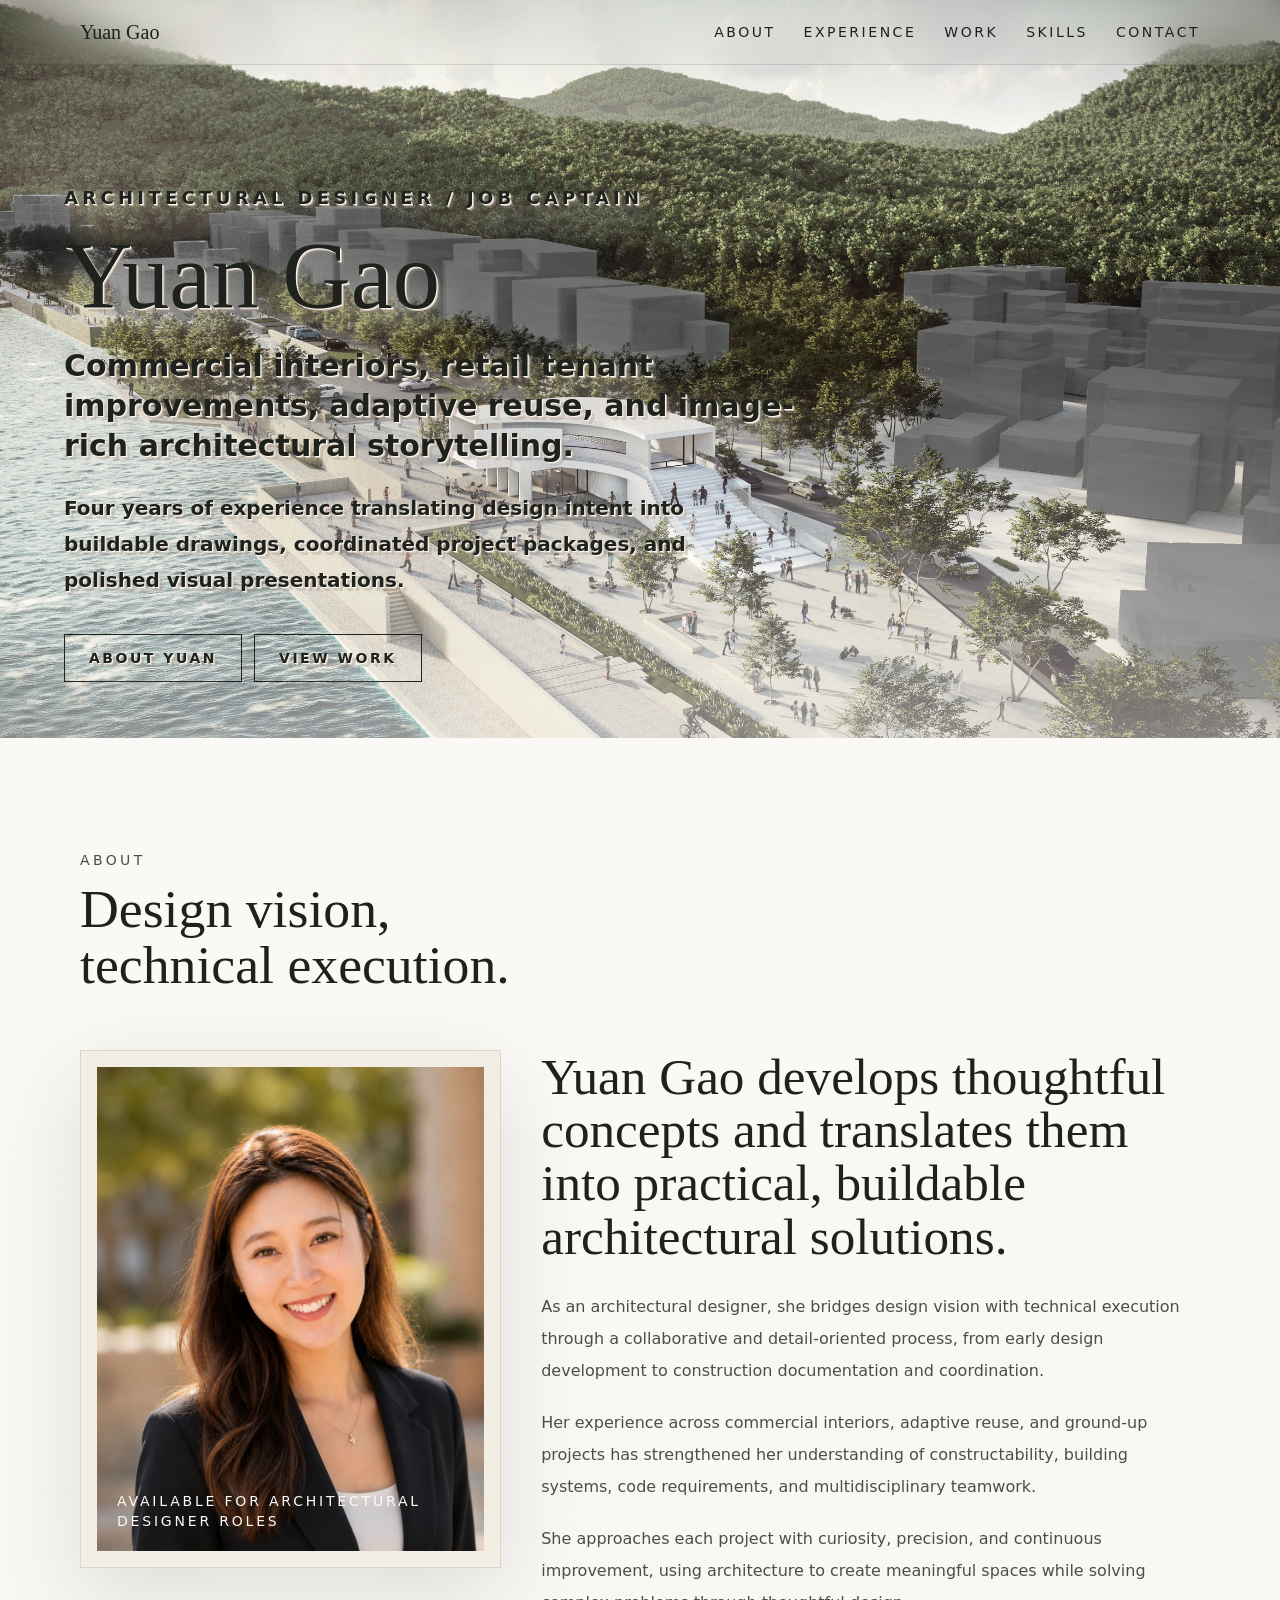
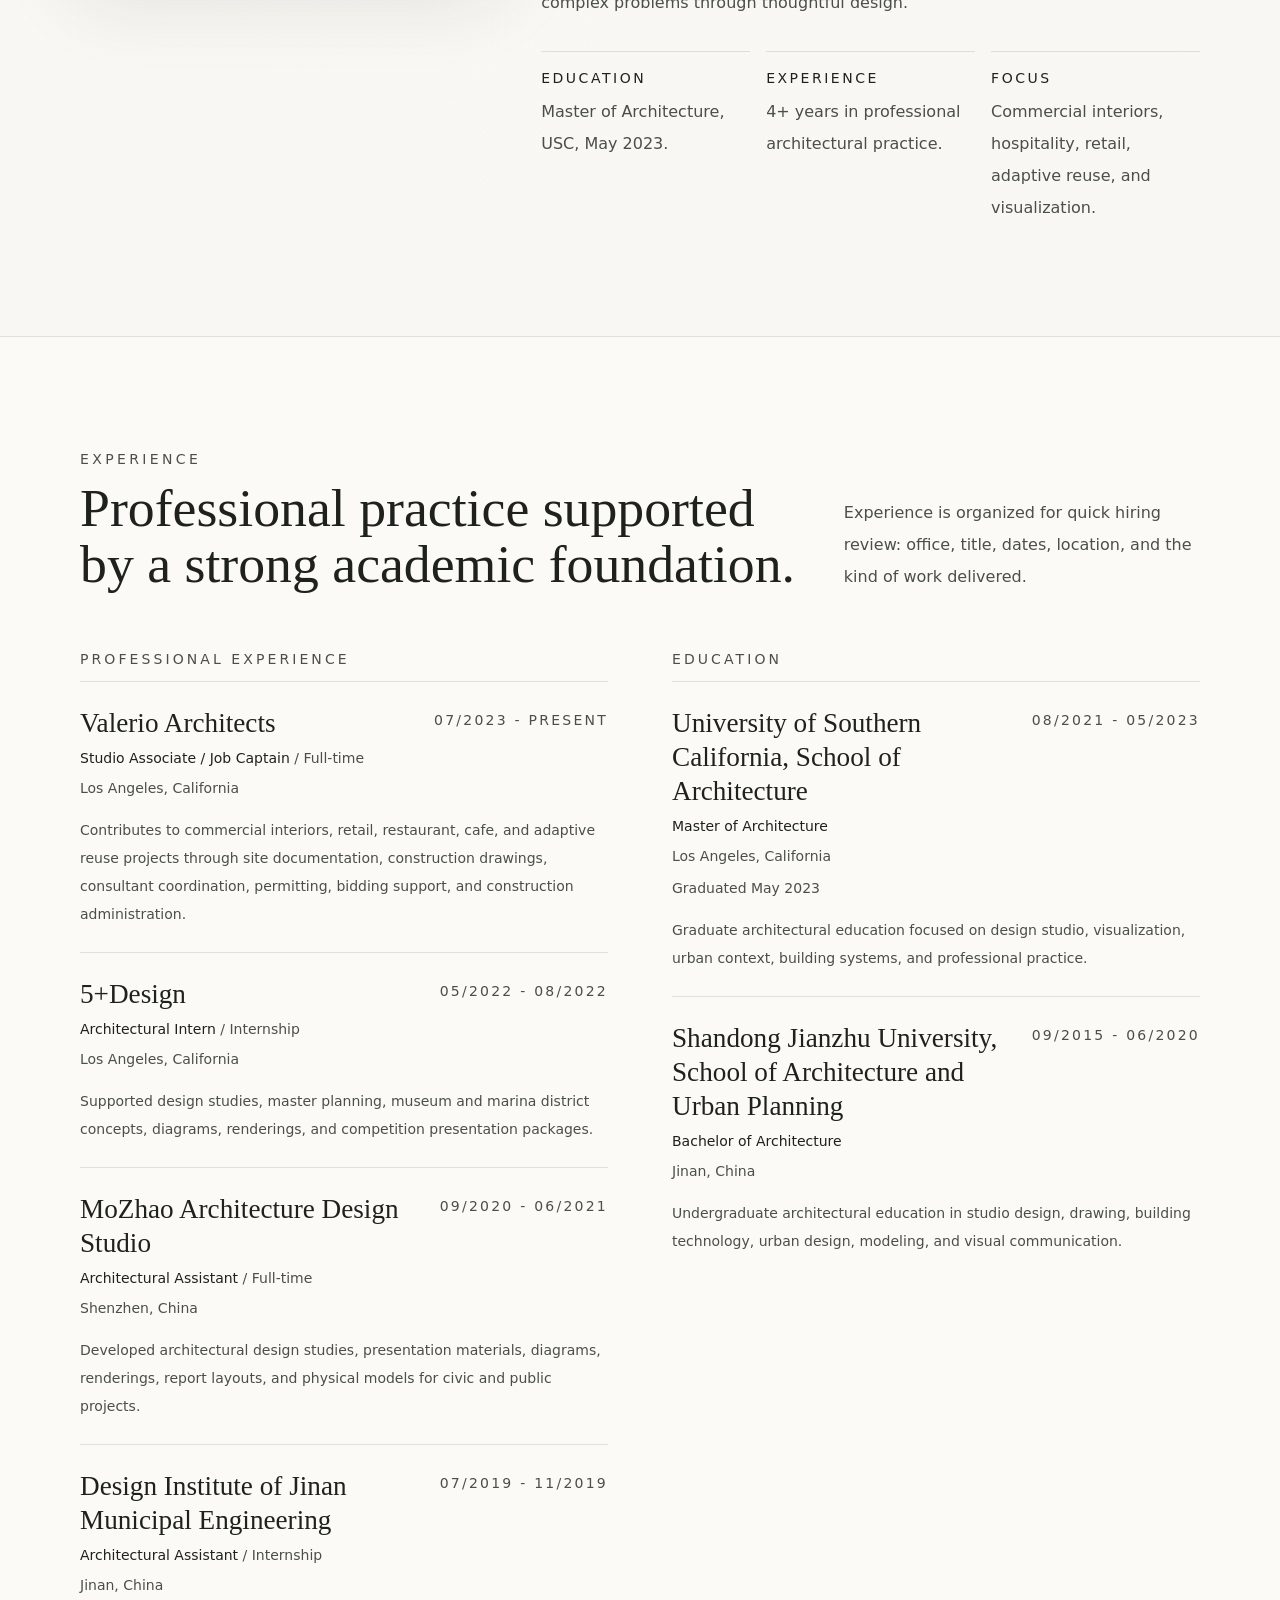
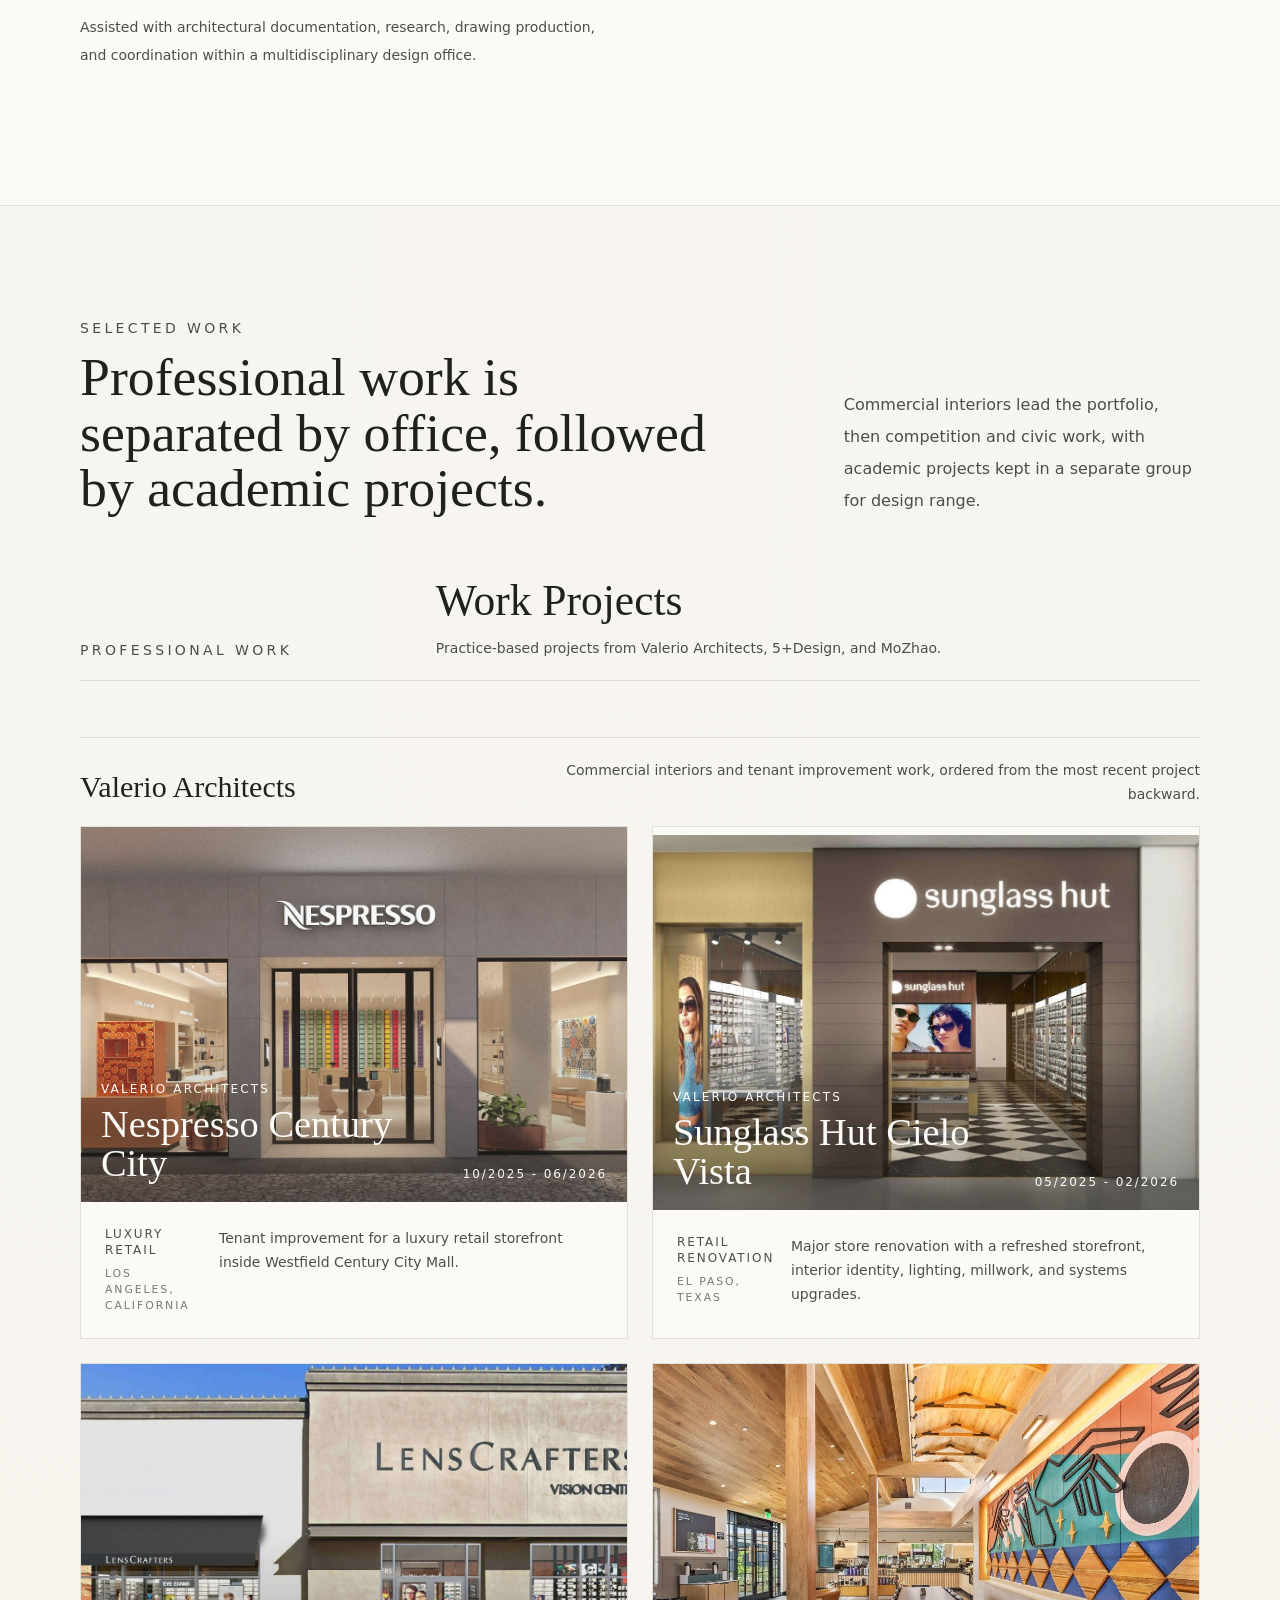
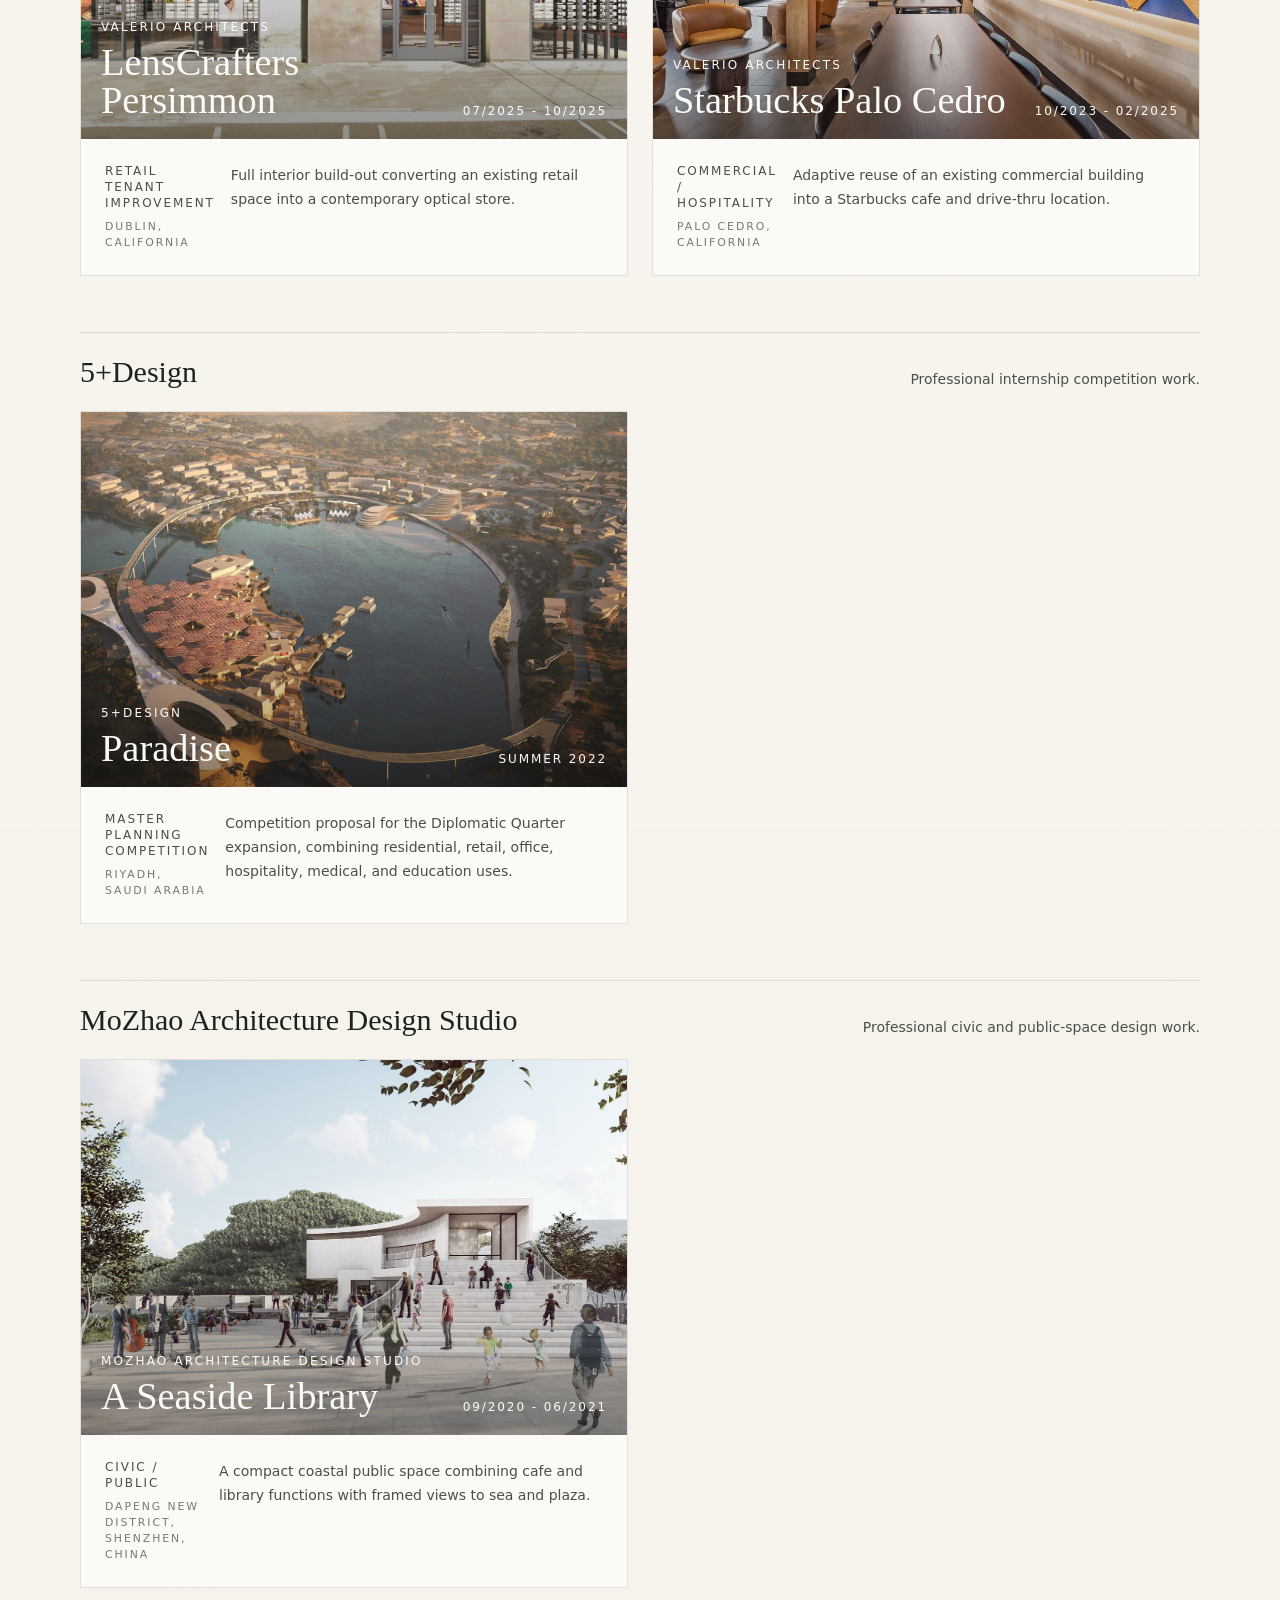
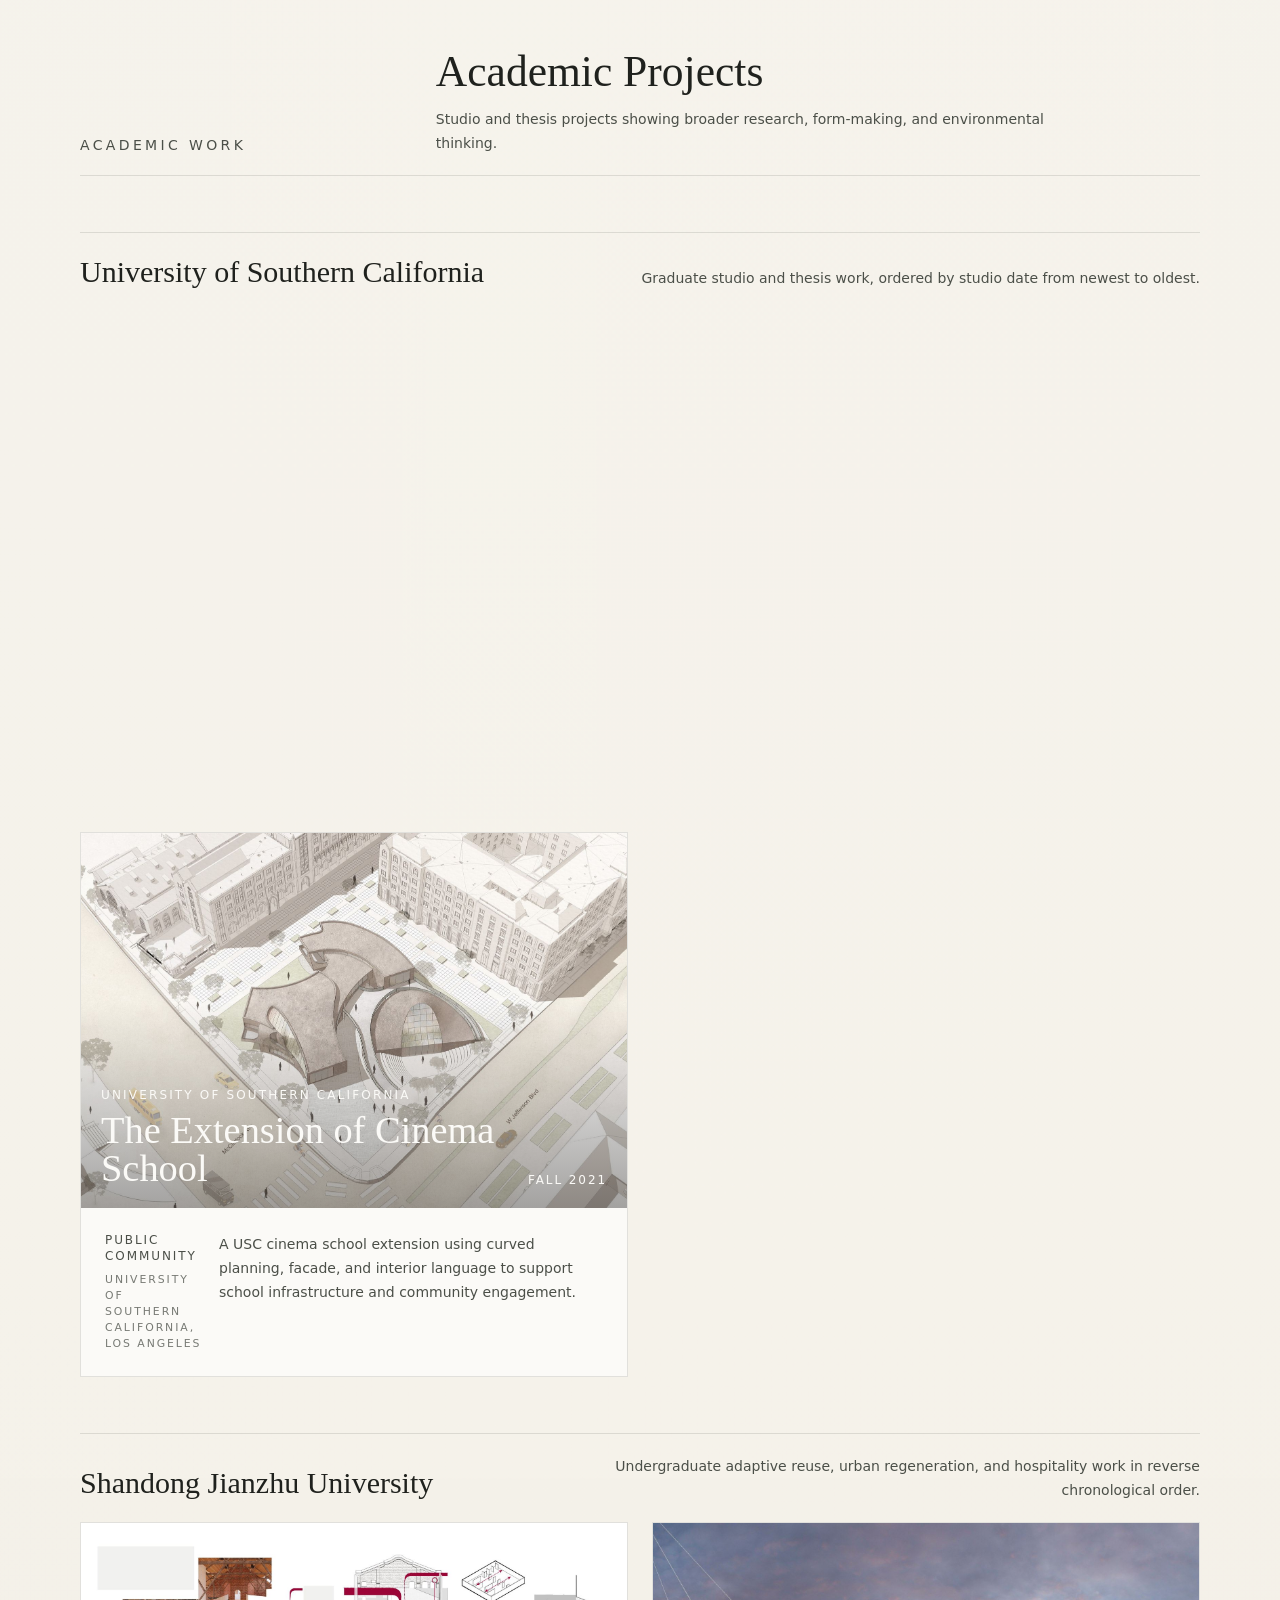
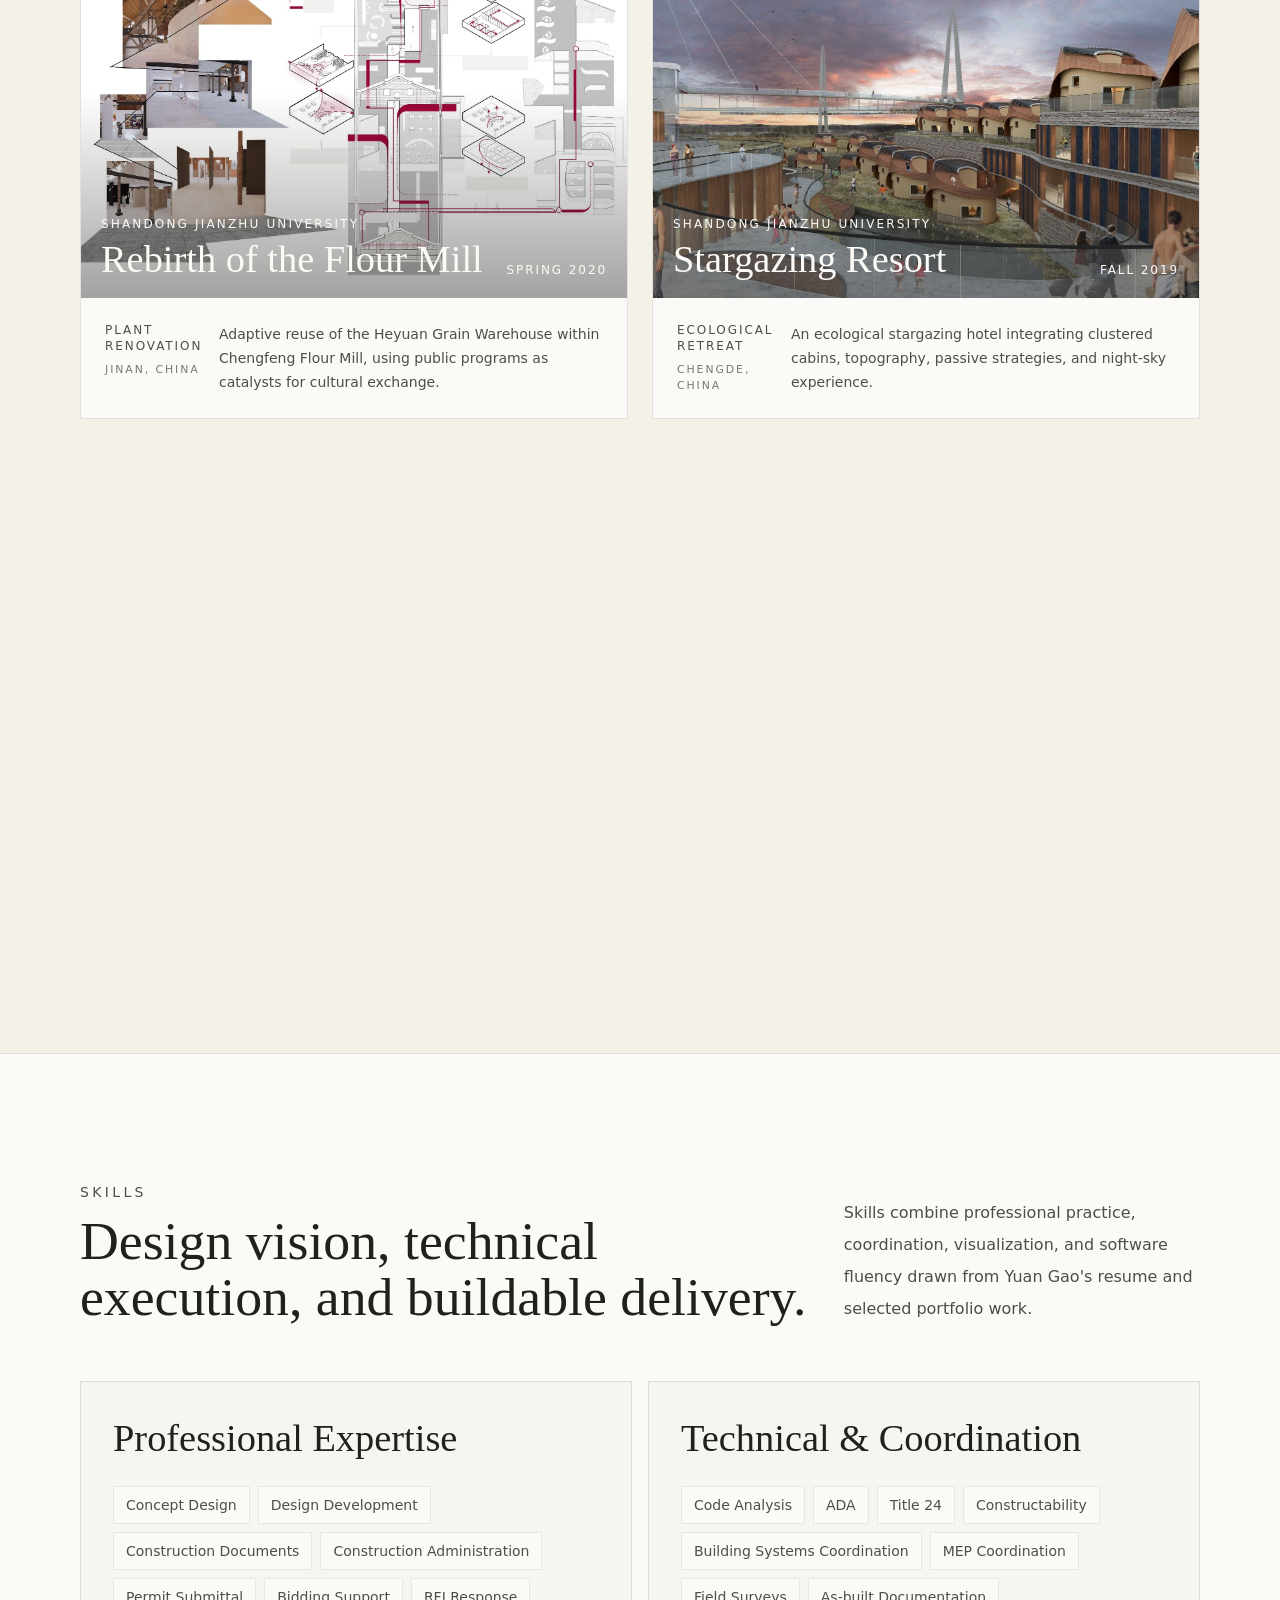
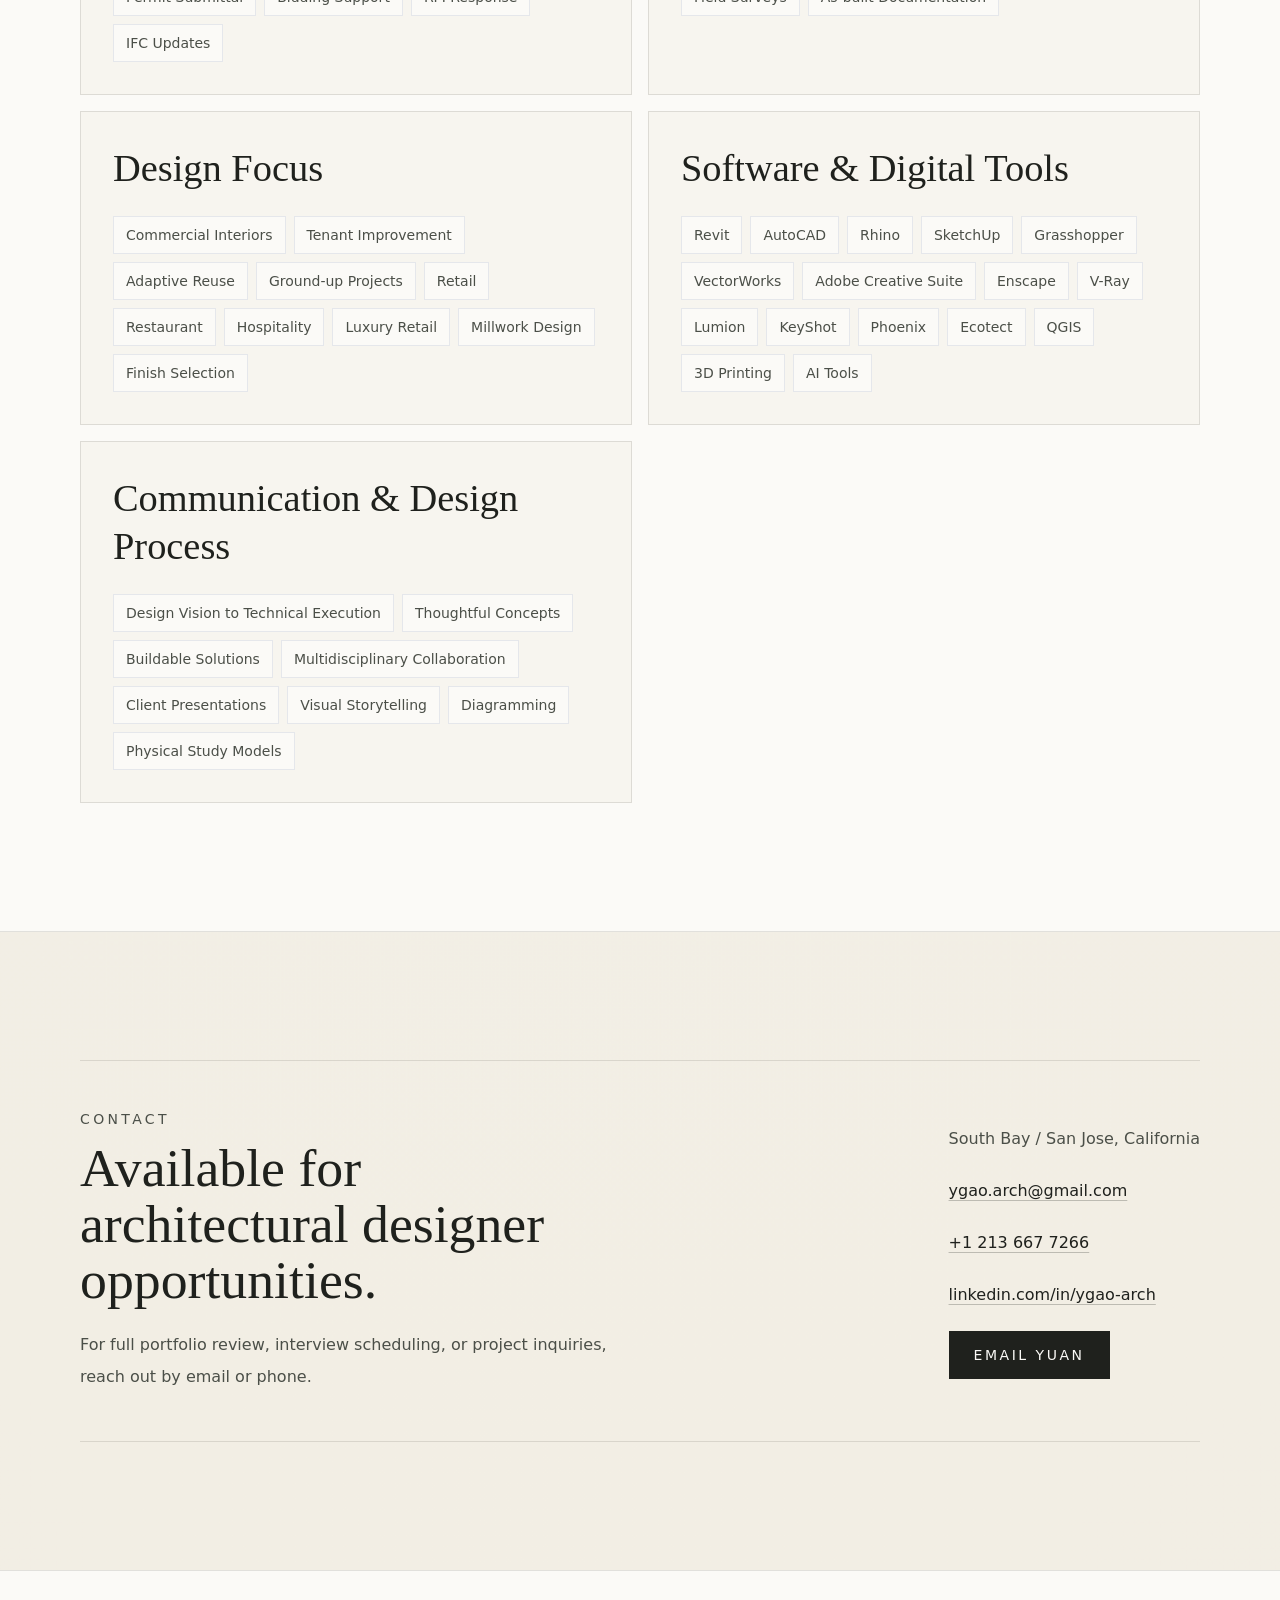
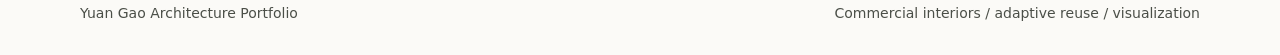
==== commit 5d76ff49: "Publish final portfolio updates" ====
--- a/index.html
+++ b/index.html
@@ -1 +1 @@
-<!DOCTYPE html><html lang="en"><head><meta charSet="utf-8"/><meta name="viewport" content="width=device-width, initial-scale=1"/><link rel="preload" as="image" href="/portfolio/extracted/p12-12-1153x737.jpg"/><link rel="preload" href="/portfolio/extracted/p02-01-664x654.jpg" as="image"/><link rel="stylesheet" href="/_next/static/chunks/112km542y634c.css" data-precedence="next"/><link rel="preload" as="script" fetchPriority="low" href="/_next/static/chunks/11qk_vpw_zwkf.js"/><script src="/_next/static/chunks/0d-5~.f~0wtco.js" async=""></script><script src="/_next/static/chunks/10u3y4bw1ayzs.js" async=""></script><script src="/_next/static/chunks/turbopack-0e47rfx~.~3-8.js" async=""></script><script src="/_next/static/chunks/0fsi8lw5utejl.js" async=""></script><script src="/_next/static/chunks/0d3tkj33oycf2.js" async=""></script><script src="/_next/static/chunks/0qf6z7y2zfoh2.js" async=""></script><title>Yuan Gao | Architecture Portfolio</title><meta name="description" content="Professional architecture portfolio for Yuan Gao, an architectural designer and job captain focused on commercial interiors, retail, adaptive reuse, and visualization."/><script src="/_next/static/chunks/03~yq9q893hmn.js" noModule=""></script></head><body class="font-sans antialiased"><div hidden=""><!--$--><!--/$--></div><header class="fixed inset-x-0 top-0 z-50 border-b hairline bg-porcelain/94 backdrop-blur-xl"><nav class="section-shell flex h-16 items-center justify-between" aria-label="Main navigation"><a href="#home" class="font-serif text-xl tracking-normal text-ink">Yuan Gao</a><div class="hidden items-center gap-7 md:flex"><a href="#about" class="text-sm uppercase tracking-[0.18em] text-ink/72 transition hover:text-ink">About</a><a href="#experience" class="text-sm uppercase tracking-[0.18em] text-ink/72 transition hover:text-ink">Experience</a><a href="#work" class="text-sm uppercase tracking-[0.18em] text-ink/72 transition hover:text-ink">Work</a><a href="#skills" class="text-sm uppercase tracking-[0.18em] text-ink/72 transition hover:text-ink">Skills</a><a href="#contact" class="text-sm uppercase tracking-[0.18em] text-ink/72 transition hover:text-ink">Contact</a></div><button type="button" class="flex h-10 w-10 items-center justify-center border border-ink/15 text-ink md:hidden" aria-label="Toggle navigation" aria-expanded="false"><span class="grid gap-1.5"><span class="block h-px w-5 bg-current"></span><span class="block h-px w-5 bg-current"></span></span></button></nav></header><main><section id="home" class="relative min-h-[82vh] overflow-hidden pt-16"><div class="absolute inset-0"><img alt="Built cafe interior from Yuan Gao&#x27;s architecture portfolio" decoding="async" data-nimg="fill" class="object-cover" style="position:absolute;height:100%;width:100%;left:0;top:0;right:0;bottom:0;color:transparent" src="/portfolio/extracted/p12-12-1153x737.jpg"/><div class="absolute inset-0 bg-ink/54"></div><div class="absolute inset-0 bg-gradient-to-t from-ink/78 via-ink/22 to-ink/28"></div></div><div class="section-shell relative flex min-h-[calc(82vh-4rem)] items-end pb-10 pt-20 md:pb-14"><div class="max-w-none text-porcelain" style="opacity:0;transform:translateY(24px)"><p class="mb-5 text-sm uppercase tracking-[0.28em] text-porcelain/78">Architectural Designer / Job Captain</p><h1 class="font-serif text-[clamp(3.8rem,7.4vw,7.2rem)] leading-[0.95] tracking-normal md:whitespace-nowrap">Yuan Gao</h1><p class="mt-6 max-w-3xl text-xl leading-8 text-porcelain/88 md:text-2xl">Commercial interiors, retail tenant improvements, adaptive reuse, and image-rich architectural storytelling.</p><p class="mt-6 max-w-2xl text-base leading-8 text-porcelain/82 md:text-lg">Four years of experience translating design intent into buildable drawings, coordinated project packages, and polished visual presentations.</p><div class="mt-9 flex flex-col gap-3 sm:flex-row"><a href="#about" class="inline-flex min-h-12 items-center justify-center border border-porcelain bg-porcelain px-6 text-sm uppercase tracking-[0.18em] text-ink transition hover:bg-transparent hover:text-porcelain">About Yuan</a><a href="#work" class="inline-flex min-h-12 items-center justify-center border border-porcelain/55 px-6 text-sm uppercase tracking-[0.18em] text-porcelain transition hover:border-porcelain hover:bg-porcelain/10">View Work</a></div></div></div></section><section id="about" class="section-shell py-20 md:py-28"><div class="mb-10 grid gap-6 md:mb-14 md:grid-cols-[minmax(0,1.35fr)_minmax(280px,0.65fr)] md:items-end"><div class="min-w-0"><p class="text-sm uppercase tracking-[0.24em] text-graphite">About</p><h2 class="mt-3 max-w-5xl font-serif text-[clamp(2.6rem,4.2vw,4.4rem)] leading-[1.04] text-ink [text-wrap:balance]">Designer with a practical eye for construction and a visual eye for atmosphere.</h2></div></div><div class="grid gap-10 lg:grid-cols-[0.78fr_1.22fr] lg:items-start"><div class="border hairline bg-paper p-4 shadow-soft"><div class="relative aspect-[4/5] overflow-hidden bg-stone"><img src="/portfolio/extracted/p02-01-664x654.jpg" alt="Portrait of Yuan Gao" class="h-full w-full object-cover grayscale-[18%]"/><div class="absolute inset-x-0 bottom-0 bg-gradient-to-t from-ink/72 to-transparent p-5 text-porcelain"><p class="text-sm uppercase tracking-[0.2em]">Available for architectural designer roles</p></div></div></div><div class="max-w-3xl"><p class="font-serif text-[clamp(2.1rem,4vw,3.7rem)] leading-[1.04] text-ink">Yuan Gao bridges design vision with technical execution across commercial interiors, retail rollouts, adaptive reuse, civic work, and academic research.</p><p class="mt-7 text-base leading-8 text-graphite">Her portfolio combines built professional work with exploratory design projects, showing a range from permit drawings and consultant coordination to atmospheric rendering, physical modeling, and urban-scale thinking.</p><div class="mt-8 grid gap-4 text-base leading-8 text-graphite md:grid-cols-3"><div class="border-t hairline pt-4"><p class="text-sm uppercase tracking-[0.18em] text-ink">Education</p><p class="mt-2">Master of Architecture, USC, May 2023.</p></div><div class="border-t hairline pt-4"><p class="text-sm uppercase tracking-[0.18em] text-ink">Experience</p><p class="mt-2">4 years in professional and academic architectural production.</p></div><div class="border-t hairline pt-4"><p class="text-sm uppercase tracking-[0.18em] text-ink">Focus</p><p class="mt-2">Commercial interiors, hospitality, retail, adaptive reuse, and visualization.</p></div></div></div></div></section><section id="experience" class="border-y hairline bg-porcelain py-20 md:py-28"><div class="section-shell"><div class="mb-10 grid gap-6 md:mb-14 md:grid-cols-[minmax(0,1.35fr)_minmax(280px,0.65fr)] md:items-end"><div class="min-w-0"><p class="text-sm uppercase tracking-[0.24em] text-graphite">Experience</p><h2 class="mt-3 max-w-5xl font-serif text-[clamp(2.6rem,4.2vw,4.4rem)] leading-[1.04] text-ink [text-wrap:balance]">Professional practice supported by a strong academic foundation.</h2></div><p class="max-w-xl text-base leading-8 text-graphite md:justify-self-end">Experience is organized for quick hiring review: office, title, dates, location, and the kind of work delivered.</p></div><div class="grid gap-12 lg:grid-cols-2 lg:gap-16"><div><h3 class="mb-3 text-sm uppercase tracking-[0.22em] text-graphite">Professional Experience</h3><article class="border-t hairline py-6 first:pt-5"><div class="grid gap-3 sm:grid-cols-[minmax(0,1fr)_max-content] sm:items-start"><h3 class="font-serif text-2xl leading-tight text-ink md:text-[1.7rem]">Valerio Architects</h3><p class="text-sm uppercase tracking-[0.16em] text-graphite sm:justify-self-end sm:pt-1">07/2023 - Present</p></div><p class="mt-2 text-sm text-ink">Studio Associate / Job Captain<!-- --> <span class="text-graphite">/ <!-- -->Full-time</span></p><p class="mt-2 text-sm leading-6 text-graphite">Los Angeles, California</p><p class="mt-4 text-sm leading-7 text-graphite">Contributes to commercial interiors, retail, restaurant, cafe, and adaptive reuse projects through site documentation, construction drawings, consultant coordination, permitting, bidding support, and construction administration.</p></article><article class="border-t hairline py-6 first:pt-5"><div class="grid gap-3 sm:grid-cols-[minmax(0,1fr)_max-content] sm:items-start"><h3 class="font-serif text-2xl leading-tight text-ink md:text-[1.7rem]">5+Design</h3><p class="text-sm uppercase tracking-[0.16em] text-graphite sm:justify-self-end sm:pt-1">05/2022 - 08/2022</p></div><p class="mt-2 text-sm text-ink">Architectural Intern<!-- --> <span class="text-graphite">/ <!-- -->Internship</span></p><p class="mt-2 text-sm leading-6 text-graphite">Los Angeles, California</p><p class="mt-4 text-sm leading-7 text-graphite">Supported design studies, master planning, museum and marina district concepts, diagrams, renderings, and competition presentation packages.</p></article><article class="border-t hairline py-6 first:pt-5"><div class="grid gap-3 sm:grid-cols-[minmax(0,1fr)_max-content] sm:items-start"><h3 class="font-serif text-2xl leading-tight text-ink md:text-[1.7rem]">MoZhao Architecture Design Studio</h3><p class="text-sm uppercase tracking-[0.16em] text-graphite sm:justify-self-end sm:pt-1">09/2020 - 06/2021</p></div><p class="mt-2 text-sm text-ink">Architectural Assistant<!-- --> <span class="text-graphite">/ <!-- -->Full-time</span></p><p class="mt-2 text-sm leading-6 text-graphite">Shenzhen, China</p><p class="mt-4 text-sm leading-7 text-graphite">Developed architectural design studies, presentation materials, diagrams, renderings, report layouts, and physical models for civic and public projects.</p></article><article class="border-t hairline py-6 first:pt-5"><div class="grid gap-3 sm:grid-cols-[minmax(0,1fr)_max-content] sm:items-start"><h3 class="font-serif text-2xl leading-tight text-ink md:text-[1.7rem]">Design Institute of Jinan Municipal Engineering</h3><p class="text-sm uppercase tracking-[0.16em] text-graphite sm:justify-self-end sm:pt-1">07/2019 - 11/2019</p></div><p class="mt-2 text-sm text-ink">Architectural Assistant<!-- --> <span class="text-graphite">/ <!-- -->Internship</span></p><p class="mt-2 text-sm leading-6 text-graphite">Jinan, China</p><p class="mt-4 text-sm leading-7 text-graphite">Assisted with architectural documentation, research, drawing production, and coordination within a multidisciplinary design office.</p></article></div><div><h3 class="mb-3 text-sm uppercase tracking-[0.22em] text-graphite">Education</h3><article class="border-t hairline py-6 first:pt-5"><div class="grid gap-3 sm:grid-cols-[minmax(0,1fr)_auto] sm:items-start"><h3 class="font-serif text-2xl leading-tight text-ink md:text-[1.7rem]">University of Southern California, School of Architecture</h3><p class="text-sm uppercase tracking-[0.16em] text-graphite sm:justify-self-end sm:pt-1">08/2021 - 05/2023</p></div><p class="mt-2 text-sm text-ink">Master of Architecture</p><p class="mt-2 text-sm leading-6 text-graphite">Los Angeles, California</p><p class="mt-2 text-sm leading-6 text-graphite">Graduated May 2023</p><p class="mt-4 text-sm leading-7 text-graphite">Graduate architectural education focused on design studio, visualization, urban context, building systems, and professional practice.</p></article><article class="border-t hairline py-6 first:pt-5"><div class="grid gap-3 sm:grid-cols-[minmax(0,1fr)_auto] sm:items-start"><h3 class="font-serif text-2xl leading-tight text-ink md:text-[1.7rem]">Shandong Jianzhu University, School of Architecture and Urban Planning</h3><p class="text-sm uppercase tracking-[0.16em] text-graphite sm:justify-self-end sm:pt-1">09/2015 - 06/2020</p></div><p class="mt-2 text-sm text-ink">Bachelor of Architecture</p><p class="mt-2 text-sm leading-6 text-graphite">Jinan, China</p><p class="mt-4 text-sm leading-7 text-graphite">Undergraduate architectural education in studio design, drawing, building technology, urban design, modeling, and visual communication.</p></article></div></div></div></section><section id="work" class="section-shell py-20 md:py-28"><div class="mb-10 grid gap-6 md:mb-14 md:grid-cols-[minmax(0,1.35fr)_minmax(280px,0.65fr)] md:items-end"><div class="min-w-0"><p class="text-sm uppercase tracking-[0.24em] text-graphite">Selected Work</p><h2 class="mt-3 max-w-5xl font-serif text-[clamp(2.6rem,4.2vw,4.4rem)] leading-[1.04] text-ink [text-wrap:balance]">Built commercial work first, with academic projects showing range and design authorship.</h2></div><p class="max-w-xl text-base leading-8 text-graphite md:justify-self-end">Each case study opens into a compact gallery so the main image stays strong while drawings, models, and supporting views remain easy to browse.</p></div><div class="grid gap-6 md:grid-cols-2"><button type="button" class="group overflow-hidden border hairline bg-porcelain text-left transition duration-300 hover:-translate-y-1 hover:shadow-soft focus:outline-none focus:ring-2 focus:ring-ink/40" aria-label="Open details for Starbucks Palo Cedro" style="opacity:0;transform:translateY(28px)"><div class="image-tint relative aspect-[16/11] overflow-hidden bg-stone"><img alt="Starbucks Palo Cedro featured architectural image" loading="lazy" decoding="async" data-nimg="fill" class="object-cover transition duration-700 group-hover:scale-[1.04]" style="position:absolute;height:100%;width:100%;left:0;top:0;right:0;bottom:0;color:transparent" src="/portfolio/extracted/p12-12-1153x737.jpg"/><div class="absolute inset-x-0 bottom-0 z-10 flex items-end justify-between gap-4 p-5 text-porcelain"><div><p class="text-xs uppercase tracking-[0.18em] text-porcelain/78">Commercial / Hospitality</p><h3 class="mt-2 font-serif text-[clamp(2rem,3vw,2.8rem)] leading-[1]">Starbucks Palo Cedro</h3></div><p class="shrink-0 text-xs uppercase tracking-[0.16em] text-porcelain/78">2023-2025</p></div></div><div class="grid gap-4 p-5 md:grid-cols-[1fr_auto] md:p-6"><div class="text-xs uppercase tracking-[0.16em] text-graphite"><span>Palo Cedro, California</span></div><p class="text-sm leading-6 text-graphite md:max-w-sm">Adaptive reuse of an existing commercial building into a Starbucks cafe and drive-thru location.</p></div></button><button type="button" class="group overflow-hidden border hairline bg-porcelain text-left transition duration-300 hover:-translate-y-1 hover:shadow-soft focus:outline-none focus:ring-2 focus:ring-ink/40" aria-label="Open details for Nespresso Century City" style="opacity:0;transform:translateY(28px)"><div class="image-tint relative aspect-[16/11] overflow-hidden bg-stone"><img alt="Nespresso Century City featured architectural image" loading="lazy" decoding="async" data-nimg="fill" class="object-cover transition duration-700 group-hover:scale-[1.04]" style="position:absolute;height:100%;width:100%;left:0;top:0;right:0;bottom:0;color:transparent" src="/portfolio/extracted/p05-01-2500x1129.jpg"/><div class="absolute inset-x-0 bottom-0 z-10 flex items-end justify-between gap-4 p-5 text-porcelain"><div><p class="text-xs uppercase tracking-[0.18em] text-porcelain/78">Luxury Retail</p><h3 class="mt-2 font-serif text-[clamp(2rem,3vw,2.8rem)] leading-[1]">Nespresso Century City</h3></div><p class="shrink-0 text-xs uppercase tracking-[0.16em] text-porcelain/78">2025-2026</p></div></div><div class="grid gap-4 p-5 md:grid-cols-[1fr_auto] md:p-6"><div class="text-xs uppercase tracking-[0.16em] text-graphite"><span>Los Angeles, California</span></div><p class="text-sm leading-6 text-graphite md:max-w-sm">Tenant improvement for a luxury retail storefront inside Westfield Century City Mall.</p></div></button><button type="button" class="group overflow-hidden border hairline bg-porcelain text-left transition duration-300 hover:-translate-y-1 hover:shadow-soft focus:outline-none focus:ring-2 focus:ring-ink/40" aria-label="Open details for LensCrafters Persimmon" style="opacity:0;transform:translateY(28px)"><div class="image-tint relative aspect-[16/11] overflow-hidden bg-stone"><img alt="LensCrafters Persimmon featured architectural image" loading="lazy" decoding="async" data-nimg="fill" class="object-cover transition duration-700 group-hover:scale-[1.04]" style="position:absolute;height:100%;width:100%;left:0;top:0;right:0;bottom:0;color:transparent" src="/portfolio/extracted/p07-06-2085x2928.jpg"/><div class="absolute inset-x-0 bottom-0 z-10 flex items-end justify-between gap-4 p-5 text-porcelain"><div><p class="text-xs uppercase tracking-[0.18em] text-porcelain/78">Retail Tenant Improvement</p><h3 class="mt-2 font-serif text-[clamp(2rem,3vw,2.8rem)] leading-[1]">LensCrafters Persimmon</h3></div><p class="shrink-0 text-xs uppercase tracking-[0.16em] text-porcelain/78">2025</p></div></div><div class="grid gap-4 p-5 md:grid-cols-[1fr_auto] md:p-6"><div class="text-xs uppercase tracking-[0.16em] text-graphite"><span>Dublin, California</span></div><p class="text-sm leading-6 text-graphite md:max-w-sm">Full interior build-out converting an existing retail space into a contemporary optical store.</p></div></button><button type="button" class="group overflow-hidden border hairline bg-porcelain text-left transition duration-300 hover:-translate-y-1 hover:shadow-soft focus:outline-none focus:ring-2 focus:ring-ink/40" aria-label="Open details for Sunglass Hut Cielo Vista" style="opacity:0;transform:translateY(28px)"><div class="image-tint relative aspect-[16/11] overflow-hidden bg-stone"><img alt="Sunglass Hut Cielo Vista featured architectural image" loading="lazy" decoding="async" data-nimg="fill" class="object-cover transition duration-700 group-hover:scale-[1.04]" style="position:absolute;height:100%;width:100%;left:0;top:0;right:0;bottom:0;color:transparent" src="/portfolio/extracted/p09-05-1145x1527.jpg"/><div class="absolute inset-x-0 bottom-0 z-10 flex items-end justify-between gap-4 p-5 text-porcelain"><div><p class="text-xs uppercase tracking-[0.18em] text-porcelain/78">Retail Renovation</p><h3 class="mt-2 font-serif text-[clamp(2rem,3vw,2.8rem)] leading-[1]">Sunglass Hut Cielo Vista</h3></div><p class="shrink-0 text-xs uppercase tracking-[0.16em] text-porcelain/78">2025-2026</p></div></div><div class="grid gap-4 p-5 md:grid-cols-[1fr_auto] md:p-6"><div class="text-xs uppercase tracking-[0.16em] text-graphite"><span>El Paso, Texas</span></div><p class="text-sm leading-6 text-graphite md:max-w-sm">Major store renovation with a refreshed storefront, interior identity, lighting, millwork, and systems upgrades.</p></div></button><button type="button" class="group overflow-hidden border hairline bg-porcelain text-left transition duration-300 hover:-translate-y-1 hover:shadow-soft focus:outline-none focus:ring-2 focus:ring-ink/40" aria-label="Open details for A Seaside Library" style="opacity:0;transform:translateY(28px)"><div class="image-tint relative aspect-[16/11] overflow-hidden bg-stone"><img alt="A Seaside Library featured architectural image" loading="lazy" decoding="async" data-nimg="fill" class="object-cover transition duration-700 group-hover:scale-[1.04]" style="position:absolute;height:100%;width:100%;left:0;top:0;right:0;bottom:0;color:transparent" src="/portfolio/extracted/p15-01-3672x2006.jpg"/><div class="absolute inset-x-0 bottom-0 z-10 flex items-end justify-between gap-4 p-5 text-porcelain"><div><p class="text-xs uppercase tracking-[0.18em] text-porcelain/78">Civic / Public</p><h3 class="mt-2 font-serif text-[clamp(2rem,3vw,2.8rem)] leading-[1]">A Seaside Library</h3></div><p class="shrink-0 text-xs uppercase tracking-[0.16em] text-porcelain/78">2020-2021</p></div></div><div class="grid gap-4 p-5 md:grid-cols-[1fr_auto] md:p-6"><div class="text-xs uppercase tracking-[0.16em] text-graphite"><span>Dapeng New District, Shenzhen, China</span></div><p class="text-sm leading-6 text-graphite md:max-w-sm">A compact coastal public space combining cafe and library functions with framed views to sea and plaza.</p></div></button><button type="button" class="group overflow-hidden border hairline bg-porcelain text-left transition duration-300 hover:-translate-y-1 hover:shadow-soft focus:outline-none focus:ring-2 focus:ring-ink/40" aria-label="Open details for Paradise" style="opacity:0;transform:translateY(28px)"><div class="image-tint relative aspect-[16/11] overflow-hidden bg-stone"><img alt="Paradise featured architectural image" loading="lazy" decoding="async" data-nimg="fill" class="object-cover transition duration-700 group-hover:scale-[1.04]" style="position:absolute;height:100%;width:100%;left:0;top:0;right:0;bottom:0;color:transparent" src="/portfolio/extracted/p17-02-2082x1212.jpg"/><div class="absolute inset-x-0 bottom-0 z-10 flex items-end justify-between gap-4 p-5 text-porcelain"><div><p class="text-xs uppercase tracking-[0.18em] text-porcelain/78">Master Planning Competition</p><h3 class="mt-2 font-serif text-[clamp(2rem,3vw,2.8rem)] leading-[1]">Paradise</h3></div><p class="shrink-0 text-xs uppercase tracking-[0.16em] text-porcelain/78">2022</p></div></div><div class="grid gap-4 p-5 md:grid-cols-[1fr_auto] md:p-6"><div class="text-xs uppercase tracking-[0.16em] text-graphite"><span>Riyadh, Saudi Arabia</span></div><p class="text-sm leading-6 text-graphite md:max-w-sm">Competition proposal for the Diplomatic Quarter expansion, combining residential, retail, office, hospitality, medical, and education uses.</p></div></button><button type="button" class="group overflow-hidden border hairline bg-porcelain text-left transition duration-300 hover:-translate-y-1 hover:shadow-soft focus:outline-none focus:ring-2 focus:ring-ink/40" aria-label="Open details for Synthetic Pattern" style="opacity:0;transform:translateY(28px)"><div class="image-tint relative aspect-[16/11] overflow-hidden bg-stone"><img alt="Synthetic Pattern featured architectural image" loading="lazy" decoding="async" data-nimg="fill" class="object-cover transition duration-700 group-hover:scale-[1.04]" style="position:absolute;height:100%;width:100%;left:0;top:0;right:0;bottom:0;color:transparent" src="/portfolio/extracted/p21-01-2550x1944.jpg"/><div class="absolute inset-x-0 bottom-0 z-10 flex items-end justify-between gap-4 p-5 text-porcelain"><div><p class="text-xs uppercase tracking-[0.18em] text-porcelain/78">USC Thesis</p><h3 class="mt-2 font-serif text-[clamp(2rem,3vw,2.8rem)] leading-[1]">Synthetic Pattern</h3></div><p class="shrink-0 text-xs uppercase tracking-[0.16em] text-porcelain/78">2023</p></div></div><div class="grid gap-4 p-5 md:grid-cols-[1fr_auto] md:p-6"><div class="text-xs uppercase tracking-[0.16em] text-graphite"><span>Mountain Landscape Study</span></div><p class="text-sm leading-6 text-graphite md:max-w-sm">A thesis exploring hybrid terrain where geometric architectural volumes merge with natural mountain landscapes.</p></div></button><button type="button" class="group overflow-hidden border hairline bg-porcelain text-left transition duration-300 hover:-translate-y-1 hover:shadow-soft focus:outline-none focus:ring-2 focus:ring-ink/40" aria-label="Open details for Solid and Void" style="opacity:0;transform:translateY(28px)"><div class="image-tint relative aspect-[16/11] overflow-hidden bg-stone"><img alt="Solid and Void featured architectural image" loading="lazy" decoding="async" data-nimg="fill" class="object-cover transition duration-700 group-hover:scale-[1.04]" style="position:absolute;height:100%;width:100%;left:0;top:0;right:0;bottom:0;color:transparent" src="/portfolio/extracted/p22-02-2427x2149.jpg"/><div class="absolute inset-x-0 bottom-0 z-10 flex items-end justify-between gap-4 p-5 text-porcelain"><div><p class="text-xs uppercase tracking-[0.18em] text-porcelain/78">Office Building</p><h3 class="mt-2 font-serif text-[clamp(2rem,3vw,2.8rem)] leading-[1]">Solid and Void</h3></div><p class="shrink-0 text-xs uppercase tracking-[0.16em] text-porcelain/78">2022</p></div></div><div class="grid gap-4 p-5 md:grid-cols-[1fr_auto] md:p-6"><div class="text-xs uppercase tracking-[0.16em] text-graphite"><span>Chinatown, Los Angeles</span></div><p class="text-sm leading-6 text-graphite md:max-w-sm">A social justice office building using CLT, interlocking volumes, terraces, and public circulation.</p></div></button><button type="button" class="group overflow-hidden border hairline bg-porcelain text-left transition duration-300 hover:-translate-y-1 hover:shadow-soft focus:outline-none focus:ring-2 focus:ring-ink/40" aria-label="Open details for Stargazing Resort" style="opacity:0;transform:translateY(28px)"><div class="image-tint relative aspect-[16/11] overflow-hidden bg-stone"><img alt="Stargazing Resort featured architectural image" loading="lazy" decoding="async" data-nimg="fill" class="object-cover transition duration-700 group-hover:scale-[1.04]" style="position:absolute;height:100%;width:100%;left:0;top:0;right:0;bottom:0;color:transparent" src="/portfolio/extracted/p32-01-1702x1069.jpg"/><div class="absolute inset-x-0 bottom-0 z-10 flex items-end justify-between gap-4 p-5 text-porcelain"><div><p class="text-xs uppercase tracking-[0.18em] text-porcelain/78">Ecological Retreat</p><h3 class="mt-2 font-serif text-[clamp(2rem,3vw,2.8rem)] leading-[1]">Stargazing Resort</h3></div><p class="shrink-0 text-xs uppercase tracking-[0.16em] text-porcelain/78">2019</p></div></div><div class="grid gap-4 p-5 md:grid-cols-[1fr_auto] md:p-6"><div class="text-xs uppercase tracking-[0.16em] text-graphite"><span>Chengde, China</span></div><p class="text-sm leading-6 text-graphite md:max-w-sm">An ecological stargazing hotel integrating clustered cabins, topography, passive strategies, and night-sky experience.</p></div></button></div></section><section id="skills" class="border-y hairline bg-porcelain py-24 text-ink md:py-32"><div class="section-shell"><div class="mb-10 grid gap-6 md:mb-14 md:grid-cols-[minmax(0,1.35fr)_minmax(280px,0.65fr)] md:items-end"><div class="min-w-0"><p class="text-sm uppercase tracking-[0.24em] text-graphite">Skills</p><h2 class="mt-3 max-w-5xl font-serif text-[clamp(2.6rem,4.2vw,4.4rem)] leading-[1.04] text-ink [text-wrap:balance]">Documentation, coordination, modeling, rendering, and presentation.</h2></div><p class="max-w-xl text-base leading-8 text-graphite md:justify-self-end">Skill groups are organized around how architecture offices evaluate production readiness and design communication.</p></div><div class="grid gap-4 md:grid-cols-2"><article class="border hairline bg-paper/45 p-6 md:p-8"><h3 class="font-serif text-[clamp(1.9rem,3vw,2.5rem)] leading-tight">Practice &amp; Delivery</h3><div class="mt-6 flex flex-wrap gap-2"><span class="border border-ink/12 bg-porcelain px-3 py-2 text-sm text-graphite">Construction Documents</span><span class="border border-ink/12 bg-porcelain px-3 py-2 text-sm text-graphite">Permit Submittal</span><span class="border border-ink/12 bg-porcelain px-3 py-2 text-sm text-graphite">Bidding Support</span><span class="border border-ink/12 bg-porcelain px-3 py-2 text-sm text-graphite">Construction Administration</span><span class="border border-ink/12 bg-porcelain px-3 py-2 text-sm text-graphite">Code Coordination</span><span class="border border-ink/12 bg-porcelain px-3 py-2 text-sm text-graphite">ADA</span></div></article><article class="border hairline bg-paper/45 p-6 md:p-8"><h3 class="font-serif text-[clamp(1.9rem,3vw,2.5rem)] leading-tight">Commercial Interiors</h3><div class="mt-6 flex flex-wrap gap-2"><span class="border border-ink/12 bg-porcelain px-3 py-2 text-sm text-graphite">Tenant Improvement</span><span class="border border-ink/12 bg-porcelain px-3 py-2 text-sm text-graphite">Retail Planning</span><span class="border border-ink/12 bg-porcelain px-3 py-2 text-sm text-graphite">Storefront Design</span><span class="border border-ink/12 bg-porcelain px-3 py-2 text-sm text-graphite">Millwork Coordination</span><span class="border border-ink/12 bg-porcelain px-3 py-2 text-sm text-graphite">RCP</span><span class="border border-ink/12 bg-porcelain px-3 py-2 text-sm text-graphite">Finish Coordination</span></div></article><article class="border hairline bg-paper/45 p-6 md:p-8"><h3 class="font-serif text-[clamp(1.9rem,3vw,2.5rem)] leading-tight">Modeling &amp; Visualization</h3><div class="mt-6 flex flex-wrap gap-2"><span class="border border-ink/12 bg-porcelain px-3 py-2 text-sm text-graphite">Revit</span><span class="border border-ink/12 bg-porcelain px-3 py-2 text-sm text-graphite">AutoCAD</span><span class="border border-ink/12 bg-porcelain px-3 py-2 text-sm text-graphite">Rhino</span><span class="border border-ink/12 bg-porcelain px-3 py-2 text-sm text-graphite">SketchUp</span><span class="border border-ink/12 bg-porcelain px-3 py-2 text-sm text-graphite">Grasshopper</span><span class="border border-ink/12 bg-porcelain px-3 py-2 text-sm text-graphite">Enscape</span><span class="border border-ink/12 bg-porcelain px-3 py-2 text-sm text-graphite">V-Ray</span><span class="border border-ink/12 bg-porcelain px-3 py-2 text-sm text-graphite">Lumion</span><span class="border border-ink/12 bg-porcelain px-3 py-2 text-sm text-graphite">KeyShot</span></div></article><article class="border hairline bg-paper/45 p-6 md:p-8"><h3 class="font-serif text-[clamp(1.9rem,3vw,2.5rem)] leading-tight">Graphic &amp; Research</h3><div class="mt-6 flex flex-wrap gap-2"><span class="border border-ink/12 bg-porcelain px-3 py-2 text-sm text-graphite">Adobe Photoshop</span><span class="border border-ink/12 bg-porcelain px-3 py-2 text-sm text-graphite">Adobe Illustrator</span><span class="border border-ink/12 bg-porcelain px-3 py-2 text-sm text-graphite">Adobe InDesign</span><span class="border border-ink/12 bg-porcelain px-3 py-2 text-sm text-graphite">QGIS</span><span class="border border-ink/12 bg-porcelain px-3 py-2 text-sm text-graphite">Physical Models</span><span class="border border-ink/12 bg-porcelain px-3 py-2 text-sm text-graphite">Presentation Packages</span></div></article></div></div></section><section id="contact" class="section-shell py-24 md:py-32"><div class="grid gap-8 border-y hairline py-12 md:grid-cols-[1fr_1fr] md:items-center"><div><p class="text-sm uppercase tracking-[0.24em] text-graphite">Contact</p><h2 class="mt-3 font-serif text-[clamp(2.6rem,4.2vw,4.4rem)] leading-[1.04] text-ink">Available for architectural designer opportunities.</h2><p class="mt-5 max-w-xl text-base leading-8 text-graphite">For full portfolio review, interview scheduling, or project inquiries, reach out by email or phone.</p></div><div class="space-y-5 text-base leading-8 text-graphite md:justify-self-end"><p>Los Angeles / San Jose, California</p><p><a class="text-ink underline decoration-ink/25 underline-offset-4 hover:decoration-ink" href="mailto:ygao.arch@gmail.com">ygao.arch@gmail.com</a></p><p><a class="text-ink underline decoration-ink/25 underline-offset-4 hover:decoration-ink" href="tel:+12136677266">+1 213 667 7266</a></p><p><a class="text-ink underline decoration-ink/25 underline-offset-4 hover:decoration-ink" href="https://www.linkedin.com/in/ygao-arch" target="_blank" rel="noreferrer">linkedin.com/in/ygao-arch</a></p><a href="mailto:ygao.arch@gmail.com?subject=Portfolio%20Inquiry" class="inline-flex min-h-12 items-center justify-center border border-ink bg-ink px-6 text-sm uppercase tracking-[0.18em] text-porcelain transition hover:bg-transparent hover:text-ink">Email Yuan</a></div></div></section></main><footer class="border-t hairline bg-porcelain py-8"><div class="section-shell flex flex-col gap-3 text-sm text-graphite md:flex-row md:items-center md:justify-between"><p>Yuan Gao Architecture Portfolio</p><p>Commercial interiors / adaptive reuse / visualization</p></div></footer><!--$--><!--/$--><script src="/_next/static/chunks/11qk_vpw_zwkf.js" id="_R_" async=""></script><script>(self.__next_f=self.__next_f||[]).push([0])</script><script>self.__next_f.push([1,"1:\"$Sreact.fragment\"\n2:I[39756,[\"/_next/static/chunks/0fsi8lw5utejl.js\",\"/_next/static/chunks/0d3tkj33oycf2.js\"],\"default\"]\n3:I[37457,[\"/_next/static/chunks/0fsi8lw5utejl.js\",\"/_next/static/chunks/0d3tkj33oycf2.js\"],\"default\"]\n4:I[45678,[\"/_next/static/chunks/0fsi8lw5utejl.js\",\"/_next/static/chunks/0d3tkj33oycf2.js\",\"/_next/static/chunks/0qf6z7y2zfoh2.js\"],\"Navbar\"]\n5:I[32177,[\"/_next/static/chunks/0fsi8lw5utejl.js\",\"/_next/static/chunks/0d3tkj33oycf2.js\",\"/_next/static/chunks/0qf6z7y2zfoh2.js\"],\"Hero\"]\n10:I[68027,[\"/_next/static/chunks/0fsi8lw5utejl.js\",\"/_next/static/chunks/0d3tkj33oycf2.js\"],\"default\",1]\n:HL[\"/_next/static/chunks/112km542y634c.css\",\"style\"]\n:HL[\"/portfolio/extracted/p02-01-664x654.jpg\",\"image\"]\n"])</script><script>self.__next_f.push([1,"0:{\"P\":null,\"c\":[\"\",\"\"],\"q\":\"\",\"i\":false,\"f\":[[[\"\",{\"children\":[\"__PAGE__\",{}]},\"$undefined\",\"$undefined\",16],[[\"$\",\"$1\",\"c\",{\"children\":[[[\"$\",\"link\",\"0\",{\"rel\":\"stylesheet\",\"href\":\"/_next/static/chunks/112km542y634c.css\",\"precedence\":\"next\",\"crossOrigin\":\"$undefined\",\"nonce\":\"$undefined\"}],[\"$\",\"script\",\"script-0\",{\"src\":\"/_next/static/chunks/0fsi8lw5utejl.js\",\"async\":true,\"nonce\":\"$undefined\"}],[\"$\",\"script\",\"script-1\",{\"src\":\"/_next/static/chunks/0d3tkj33oycf2.js\",\"async\":true,\"nonce\":\"$undefined\"}]],[\"$\",\"html\",null,{\"lang\":\"en\",\"children\":[\"$\",\"body\",null,{\"className\":\"font-sans antialiased\",\"children\":[\"$\",\"$L2\",null,{\"parallelRouterKey\":\"children\",\"error\":\"$undefined\",\"errorStyles\":\"$undefined\",\"errorScripts\":\"$undefined\",\"template\":[\"$\",\"$L3\",null,{}],\"templateStyles\":\"$undefined\",\"templateScripts\":\"$undefined\",\"notFound\":[[[\"$\",\"title\",null,{\"children\":\"404: This page could not be found.\"}],[\"$\",\"div\",null,{\"style\":{\"fontFamily\":\"system-ui,\\\"Segoe UI\\\",Roboto,Helvetica,Arial,sans-serif,\\\"Apple Color Emoji\\\",\\\"Segoe UI Emoji\\\"\",\"height\":\"100vh\",\"textAlign\":\"center\",\"display\":\"flex\",\"flexDirection\":\"column\",\"alignItems\":\"center\",\"justifyContent\":\"center\"},\"children\":[\"$\",\"div\",null,{\"children\":[[\"$\",\"style\",null,{\"dangerouslySetInnerHTML\":{\"__html\":\"body{color:#000;background:#fff;margin:0}.next-error-h1{border-right:1px solid rgba(0,0,0,.3)}@media (prefers-color-scheme:dark){body{color:#fff;background:#000}.next-error-h1{border-right:1px solid rgba(255,255,255,.3)}}\"}}],[\"$\",\"h1\",null,{\"className\":\"next-error-h1\",\"style\":{\"display\":\"inline-block\",\"margin\":\"0 20px 0 0\",\"padding\":\"0 23px 0 0\",\"fontSize\":24,\"fontWeight\":500,\"verticalAlign\":\"top\",\"lineHeight\":\"49px\"},\"children\":404}],[\"$\",\"div\",null,{\"style\":{\"display\":\"inline-block\"},\"children\":[\"$\",\"h2\",null,{\"style\":{\"fontSize\":14,\"fontWeight\":400,\"lineHeight\":\"49px\",\"margin\":0},\"children\":\"This page could not be found.\"}]}]]}]}]],[]],\"forbidden\":\"$undefined\",\"unauthorized\":\"$undefined\"}]}]}]]}],{\"children\":[[\"$\",\"$1\",\"c\",{\"children\":[[[\"$\",\"$L4\",null,{}],[\"$\",\"main\",null,{\"children\":[[\"$\",\"$L5\",null,{}],[\"$\",\"section\",null,{\"id\":\"about\",\"className\":\"section-shell py-20 md:py-28\",\"children\":[[\"$\",\"div\",null,{\"className\":\"mb-10 grid gap-6 md:mb-14 md:grid-cols-[minmax(0,1.35fr)_minmax(280px,0.65fr)] md:items-end\",\"children\":[[\"$\",\"div\",null,{\"className\":\"min-w-0\",\"children\":[[\"$\",\"p\",null,{\"className\":\"text-sm uppercase tracking-[0.24em] text-graphite\",\"children\":\"About\"}],[\"$\",\"h2\",null,{\"className\":\"mt-3 max-w-5xl font-serif text-[clamp(2.6rem,4.2vw,4.4rem)] leading-[1.04] text-ink [text-wrap:balance]\",\"children\":\"Designer with a practical eye for construction and a visual eye for atmosphere.\"}]]}],null]}],[\"$\",\"div\",null,{\"className\":\"grid gap-10 lg:grid-cols-[0.78fr_1.22fr] lg:items-start\",\"children\":[[\"$\",\"div\",null,{\"className\":\"border hairline bg-paper p-4 shadow-soft\",\"children\":[\"$\",\"div\",null,{\"className\":\"relative aspect-[4/5] overflow-hidden bg-stone\",\"children\":[[\"$\",\"img\",null,{\"src\":\"/portfolio/extracted/p02-01-664x654.jpg\",\"alt\":\"Portrait of Yuan Gao\",\"className\":\"h-full w-full object-cover grayscale-[18%]\"}],[\"$\",\"div\",null,{\"className\":\"absolute inset-x-0 bottom-0 bg-gradient-to-t from-ink/72 to-transparent p-5 text-porcelain\",\"children\":[\"$\",\"p\",null,{\"className\":\"text-sm uppercase tracking-[0.2em]\",\"children\":\"Available for architectural designer roles\"}]}]]}]}],[\"$\",\"div\",null,{\"className\":\"max-w-3xl\",\"children\":[[\"$\",\"p\",null,{\"className\":\"font-serif text-[clamp(2.1rem,4vw,3.7rem)] leading-[1.04] text-ink\",\"children\":\"Yuan Gao bridges design vision with technical execution across commercial interiors, retail rollouts, adaptive reuse, civic work, and academic research.\"}],[\"$\",\"p\",null,{\"className\":\"mt-7 text-base leading-8 text-graphite\",\"children\":\"Her portfolio combines built professional work with exploratory design projects, showing a range from permit drawings and consultant coordination to atmospheric rendering, physical modeling, and urban-scale thinking.\"}],[\"$\",\"div\",null,{\"className\":\"mt-8 grid gap-4 text-base leading-8 text-graphite md:grid-cols-3\",\"children\":[[\"$\",\"div\",null,{\"className\":\"border-t hairline pt-4\",\"children\":[[\"$\",\"p\",null,{\"className\":\"text-sm uppercase tracking-[0.18em] text-ink\",\"children\":\"Education\"}],[\"$\",\"p\",null,{\"className\":\"mt-2\",\"children\":\"Master of Architecture, USC, May 2023.\"}]]}],\"$L6\",\"$L7\"]}]]}]]}]]}],\"$L8\",\"$L9\",\"$La\",\"$Lb\"]}],\"$Lc\"],[\"$Ld\"],\"$Le\"]}],{},null,false,null]},null,false,null],\"$Lf\",false]],\"m\":\"$undefined\",\"G\":[\"$10\",[\"$L11\"]],\"S\":true,\"h\":null,\"s\":\"$undefined\",\"l\":\"$undefined\",\"p\":\"$undefined\",\"d\":\"$undefined\",\"b\":\"K3h8TEXkBpn0tLvMPln3t\"}\n"])</script><script>self.__next_f.push([1,"15:I[96694,[\"/_next/static/chunks/0fsi8lw5utejl.js\",\"/_next/static/chunks/0d3tkj33oycf2.js\",\"/_next/static/chunks/0qf6z7y2zfoh2.js\"],\"WorkSection\"]\n1d:I[97367,[\"/_next/static/chunks/0fsi8lw5utejl.js\",\"/_next/static/chunks/0d3tkj33oycf2.js\"],\"OutletBoundary\"]\n1e:\"$Sreact.suspense\"\n20:I[97367,[\"/_next/static/chunks/0fsi8lw5utejl.js\",\"/_next/static/chunks/0d3tkj33oycf2.js\"],\"ViewportBoundary\"]\n22:I[97367,[\"/_next/static/chunks/0fsi8lw5utejl.js\",\"/_next/static/chunks/0d3tkj33oycf2.js\"],\"MetadataBoundary\"]\n6:[\"$\",\"div\",null,{\"className\":\"border-t hairline pt-4\",\"children\":[[\"$\",\"p\",null,{\"className\":\"text-sm uppercase tracking-[0.18em] text-ink\",\"children\":\"Experience\"}],[\"$\",\"p\",null,{\"className\":\"mt-2\",\"children\":\"4 years in professional and academic architectural production.\"}]]}]\n7:[\"$\",\"div\",null,{\"className\":\"border-t hairline pt-4\",\"children\":[[\"$\",\"p\",null,{\"className\":\"text-sm uppercase tracking-[0.18em] text-ink\",\"children\":\"Focus\"}],[\"$\",\"p\",null,{\"className\":\"mt-2\",\"children\":\"Commercial interiors, hospitality, retail, adaptive reuse, and visualization.\"}]]}]\n"])</script><script>self.__next_f.push([1,"8:[\"$\",\"section\",null,{\"id\":\"experience\",\"className\":\"border-y hairline bg-porcelain py-20 md:py-28\",\"children\":[\"$\",\"div\",null,{\"className\":\"section-shell\",\"children\":[[\"$\",\"div\",null,{\"className\":\"mb-10 grid gap-6 md:mb-14 md:grid-cols-[minmax(0,1.35fr)_minmax(280px,0.65fr)] md:items-end\",\"children\":[[\"$\",\"div\",null,{\"className\":\"min-w-0\",\"children\":[[\"$\",\"p\",null,{\"className\":\"text-sm uppercase tracking-[0.24em] text-graphite\",\"children\":\"Experience\"}],[\"$\",\"h2\",null,{\"className\":\"mt-3 max-w-5xl font-serif text-[clamp(2.6rem,4.2vw,4.4rem)] leading-[1.04] text-ink [text-wrap:balance]\",\"children\":\"Professional practice supported by a strong academic foundation.\"}]]}],[\"$\",\"p\",null,{\"className\":\"max-w-xl text-base leading-8 text-graphite md:justify-self-end\",\"children\":\"Experience is organized for quick hiring review: office, title, dates, location, and the kind of work delivered.\"}]]}],[\"$\",\"div\",null,{\"className\":\"grid gap-12 lg:grid-cols-2 lg:gap-16\",\"children\":[[\"$\",\"div\",null,{\"children\":[[\"$\",\"h3\",null,{\"className\":\"mb-3 text-sm uppercase tracking-[0.22em] text-graphite\",\"children\":\"Professional Experience\"}],[[\"$\",\"article\",\"Valerio Architects-07/2023 - Present\",{\"className\":\"border-t hairline py-6 first:pt-5\",\"children\":[[\"$\",\"div\",null,{\"className\":\"grid gap-3 sm:grid-cols-[minmax(0,1fr)_max-content] sm:items-start\",\"children\":[[\"$\",\"h3\",null,{\"className\":\"font-serif text-2xl leading-tight text-ink md:text-[1.7rem]\",\"children\":\"Valerio Architects\"}],[\"$\",\"p\",null,{\"className\":\"text-sm uppercase tracking-[0.16em] text-graphite sm:justify-self-end sm:pt-1\",\"children\":\"07/2023 - Present\"}]]}],[\"$\",\"p\",null,{\"className\":\"mt-2 text-sm text-ink\",\"children\":[\"Studio Associate / Job Captain\",\" \",[\"$\",\"span\",null,{\"className\":\"text-graphite\",\"children\":[\"/ \",\"Full-time\"]}]]}],[\"$\",\"p\",null,{\"className\":\"mt-2 text-sm leading-6 text-graphite\",\"children\":\"Los Angeles, California\"}],[\"$\",\"p\",null,{\"className\":\"mt-4 text-sm leading-7 text-graphite\",\"children\":\"Contributes to commercial interiors, retail, restaurant, cafe, and adaptive reuse projects through site documentation, construction drawings, consultant coordination, permitting, bidding support, and construction administration.\"}]]}],[\"$\",\"article\",\"5+Design-05/2022 - 08/2022\",{\"className\":\"border-t hairline py-6 first:pt-5\",\"children\":[[\"$\",\"div\",null,{\"className\":\"grid gap-3 sm:grid-cols-[minmax(0,1fr)_max-content] sm:items-start\",\"children\":[[\"$\",\"h3\",null,{\"className\":\"font-serif text-2xl leading-tight text-ink md:text-[1.7rem]\",\"children\":\"5+Design\"}],[\"$\",\"p\",null,{\"className\":\"text-sm uppercase tracking-[0.16em] text-graphite sm:justify-self-end sm:pt-1\",\"children\":\"05/2022 - 08/2022\"}]]}],[\"$\",\"p\",null,{\"className\":\"mt-2 text-sm text-ink\",\"children\":[\"Architectural Intern\",\" \",[\"$\",\"span\",null,{\"className\":\"text-graphite\",\"children\":[\"/ \",\"Internship\"]}]]}],[\"$\",\"p\",null,{\"className\":\"mt-2 text-sm leading-6 text-graphite\",\"children\":\"Los Angeles, California\"}],[\"$\",\"p\",null,{\"className\":\"mt-4 text-sm leading-7 text-graphite\",\"children\":\"Supported design studies, master planning, museum and marina district concepts, diagrams, renderings, and competition presentation packages.\"}]]}],[\"$\",\"article\",\"MoZhao Architecture Design Studio-09/2020 - 06/2021\",{\"className\":\"border-t hairline py-6 first:pt-5\",\"children\":[[\"$\",\"div\",null,{\"className\":\"grid gap-3 sm:grid-cols-[minmax(0,1fr)_max-content] sm:items-start\",\"children\":[[\"$\",\"h3\",null,{\"className\":\"font-serif text-2xl leading-tight text-ink md:text-[1.7rem]\",\"children\":\"MoZhao Architecture Design Studio\"}],[\"$\",\"p\",null,{\"className\":\"text-sm uppercase tracking-[0.16em] text-graphite sm:justify-self-end sm:pt-1\",\"children\":\"09/2020 - 06/2021\"}]]}],[\"$\",\"p\",null,{\"className\":\"mt-2 text-sm text-ink\",\"children\":[\"Architectural Assistant\",\" \",[\"$\",\"span\",null,{\"className\":\"text-graphite\",\"children\":[\"/ \",\"Full-time\"]}]]}],[\"$\",\"p\",null,{\"className\":\"mt-2 text-sm leading-6 text-graphite\",\"children\":\"Shenzhen, China\"}],\"$L12\"]}],\"$L13\"]]}],\"$L14\"]}]]}]}]\n"])</script><script>self.__next_f.push([1,"9:[\"$\",\"$L15\",null,{}]\n"])</script><script>self.__next_f.push([1,"a:[\"$\",\"section\",null,{\"id\":\"skills\",\"className\":\"border-y hairline bg-porcelain py-24 text-ink md:py-32\",\"children\":[\"$\",\"div\",null,{\"className\":\"section-shell\",\"children\":[[\"$\",\"div\",null,{\"className\":\"mb-10 grid gap-6 md:mb-14 md:grid-cols-[minmax(0,1.35fr)_minmax(280px,0.65fr)] md:items-end\",\"children\":[[\"$\",\"div\",null,{\"className\":\"min-w-0\",\"children\":[[\"$\",\"p\",null,{\"className\":\"text-sm uppercase tracking-[0.24em] text-graphite\",\"children\":\"Skills\"}],[\"$\",\"h2\",null,{\"className\":\"mt-3 max-w-5xl font-serif text-[clamp(2.6rem,4.2vw,4.4rem)] leading-[1.04] text-ink [text-wrap:balance]\",\"children\":\"Documentation, coordination, modeling, rendering, and presentation.\"}]]}],[\"$\",\"p\",null,{\"className\":\"max-w-xl text-base leading-8 text-graphite md:justify-self-end\",\"children\":\"Skill groups are organized around how architecture offices evaluate production readiness and design communication.\"}]]}],[\"$\",\"div\",null,{\"className\":\"grid gap-4 md:grid-cols-2\",\"children\":[[\"$\",\"article\",\"Practice \u0026 Delivery\",{\"className\":\"border hairline bg-paper/45 p-6 md:p-8\",\"children\":[[\"$\",\"h3\",null,{\"className\":\"font-serif text-[clamp(1.9rem,3vw,2.5rem)] leading-tight\",\"children\":\"Practice \u0026 Delivery\"}],[\"$\",\"div\",null,{\"className\":\"mt-6 flex flex-wrap gap-2\",\"children\":[[\"$\",\"span\",\"Construction Documents\",{\"className\":\"border border-ink/12 bg-porcelain px-3 py-2 text-sm text-graphite\",\"children\":\"Construction Documents\"}],[\"$\",\"span\",\"Permit Submittal\",{\"className\":\"border border-ink/12 bg-porcelain px-3 py-2 text-sm text-graphite\",\"children\":\"Permit Submittal\"}],[\"$\",\"span\",\"Bidding Support\",{\"className\":\"border border-ink/12 bg-porcelain px-3 py-2 text-sm text-graphite\",\"children\":\"Bidding Support\"}],[\"$\",\"span\",\"Construction Administration\",{\"className\":\"border border-ink/12 bg-porcelain px-3 py-2 text-sm text-graphite\",\"children\":\"Construction Administration\"}],[\"$\",\"span\",\"Code Coordination\",{\"className\":\"border border-ink/12 bg-porcelain px-3 py-2 text-sm text-graphite\",\"children\":\"Code Coordination\"}],[\"$\",\"span\",\"ADA\",{\"className\":\"border border-ink/12 bg-porcelain px-3 py-2 text-sm text-graphite\",\"children\":\"ADA\"}]]}]]}],[\"$\",\"article\",\"Commercial Interiors\",{\"className\":\"border hairline bg-paper/45 p-6 md:p-8\",\"children\":[[\"$\",\"h3\",null,{\"className\":\"font-serif text-[clamp(1.9rem,3vw,2.5rem)] leading-tight\",\"children\":\"Commercial Interiors\"}],[\"$\",\"div\",null,{\"className\":\"mt-6 flex flex-wrap gap-2\",\"children\":[[\"$\",\"span\",\"Tenant Improvement\",{\"className\":\"border border-ink/12 bg-porcelain px-3 py-2 text-sm text-graphite\",\"children\":\"Tenant Improvement\"}],[\"$\",\"span\",\"Retail Planning\",{\"className\":\"border border-ink/12 bg-porcelain px-3 py-2 text-sm text-graphite\",\"children\":\"Retail Planning\"}],[\"$\",\"span\",\"Storefront Design\",{\"className\":\"border border-ink/12 bg-porcelain px-3 py-2 text-sm text-graphite\",\"children\":\"Storefront Design\"}],[\"$\",\"span\",\"Millwork Coordination\",{\"className\":\"border border-ink/12 bg-porcelain px-3 py-2 text-sm text-graphite\",\"children\":\"Millwork Coordination\"}],[\"$\",\"span\",\"RCP\",{\"className\":\"border border-ink/12 bg-porcelain px-3 py-2 text-sm text-graphite\",\"children\":\"RCP\"}],[\"$\",\"span\",\"Finish Coordination\",{\"className\":\"border border-ink/12 bg-porcelain px-3 py-2 text-sm text-graphite\",\"children\":\"Finish Coordination\"}]]}]]}],[\"$\",\"article\",\"Modeling \u0026 Visualization\",{\"className\":\"border hairline bg-paper/45 p-6 md:p-8\",\"children\":[[\"$\",\"h3\",null,{\"className\":\"font-serif text-[clamp(1.9rem,3vw,2.5rem)] leading-tight\",\"children\":\"Modeling \u0026 Visualization\"}],[\"$\",\"div\",null,{\"className\":\"mt-6 flex flex-wrap gap-2\",\"children\":[[\"$\",\"span\",\"Revit\",{\"className\":\"border border-ink/12 bg-porcelain px-3 py-2 text-sm text-graphite\",\"children\":\"Revit\"}],[\"$\",\"span\",\"AutoCAD\",{\"className\":\"border border-ink/12 bg-porcelain px-3 py-2 text-sm text-graphite\",\"children\":\"AutoCAD\"}],[\"$\",\"span\",\"Rhino\",{\"className\":\"border border-ink/12 bg-porcelain px-3 py-2 text-sm text-graphite\",\"children\":\"Rhino\"}],\"$L16\",\"$L17\",\"$L18\",\"$L19\",\"$L1a\",\"$L1b\"]}]]}],\"$L1c\"]}]]}]}]\n"])</script><script>self.__next_f.push([1,"b:[\"$\",\"section\",null,{\"id\":\"contact\",\"className\":\"section-shell py-24 md:py-32\",\"children\":[\"$\",\"div\",null,{\"className\":\"grid gap-8 border-y hairline py-12 md:grid-cols-[1fr_1fr] md:items-center\",\"children\":[[\"$\",\"div\",null,{\"children\":[[\"$\",\"p\",null,{\"className\":\"text-sm uppercase tracking-[0.24em] text-graphite\",\"children\":\"Contact\"}],[\"$\",\"h2\",null,{\"className\":\"mt-3 font-serif text-[clamp(2.6rem,4.2vw,4.4rem)] leading-[1.04] text-ink\",\"children\":\"Available for architectural designer opportunities.\"}],[\"$\",\"p\",null,{\"className\":\"mt-5 max-w-xl text-base leading-8 text-graphite\",\"children\":\"For full portfolio review, interview scheduling, or project inquiries, reach out by email or phone.\"}]]}],[\"$\",\"div\",null,{\"className\":\"space-y-5 text-base leading-8 text-graphite md:justify-self-end\",\"children\":[[\"$\",\"p\",null,{\"children\":\"Los Angeles / San Jose, California\"}],[\"$\",\"p\",null,{\"children\":[\"$\",\"a\",null,{\"className\":\"text-ink underline decoration-ink/25 underline-offset-4 hover:decoration-ink\",\"href\":\"mailto:ygao.arch@gmail.com\",\"children\":\"ygao.arch@gmail.com\"}]}],[\"$\",\"p\",null,{\"children\":[\"$\",\"a\",null,{\"className\":\"text-ink underline decoration-ink/25 underline-offset-4 hover:decoration-ink\",\"href\":\"tel:+12136677266\",\"children\":\"+1 213 667 7266\"}]}],[\"$\",\"p\",null,{\"children\":[\"$\",\"a\",null,{\"className\":\"text-ink underline decoration-ink/25 underline-offset-4 hover:decoration-ink\",\"href\":\"https://www.linkedin.com/in/ygao-arch\",\"target\":\"_blank\",\"rel\":\"noreferrer\",\"children\":\"linkedin.com/in/ygao-arch\"}]}],[\"$\",\"a\",null,{\"href\":\"mailto:ygao.arch@gmail.com?subject=Portfolio%20Inquiry\",\"className\":\"inline-flex min-h-12 items-center justify-center border border-ink bg-ink px-6 text-sm uppercase tracking-[0.18em] text-porcelain transition hover:bg-transparent hover:text-ink\",\"children\":\"Email Yuan\"}]]}]]}]}]\n"])</script><script>self.__next_f.push([1,"c:[\"$\",\"footer\",null,{\"className\":\"border-t hairline bg-porcelain py-8\",\"children\":[\"$\",\"div\",null,{\"className\":\"section-shell flex flex-col gap-3 text-sm text-graphite md:flex-row md:items-center md:justify-between\",\"children\":[[\"$\",\"p\",null,{\"children\":\"Yuan Gao Architecture Portfolio\"}],[\"$\",\"p\",null,{\"children\":\"Commercial interiors / adaptive reuse / visualization\"}]]}]}]\nd:[\"$\",\"script\",\"script-0\",{\"src\":\"/_next/static/chunks/0qf6z7y2zfoh2.js\",\"async\":true,\"nonce\":\"$undefined\"}]\ne:[\"$\",\"$L1d\",null,{\"children\":[\"$\",\"$1e\",null,{\"name\":\"Next.MetadataOutlet\",\"children\":\"$@1f\"}]}]\nf:[\"$\",\"$1\",\"h\",{\"children\":[null,[\"$\",\"$L20\",null,{\"children\":\"$L21\"}],[\"$\",\"div\",null,{\"hidden\":true,\"children\":[\"$\",\"$L22\",null,{\"children\":[\"$\",\"$1e\",null,{\"name\":\"Next.Metadata\",\"children\":\"$L23\"}]}]}],null]}]\n11:[\"$\",\"link\",\"0\",{\"rel\":\"stylesheet\",\"href\":\"/_next/static/chunks/112km542y634c.css\",\"precedence\":\"next\",\"crossOrigin\":\"$undefined\",\"nonce\":\"$undefined\"}]\n"])</script><script>self.__next_f.push([1,"12:[\"$\",\"p\",null,{\"className\":\"mt-4 text-sm leading-7 text-graphite\",\"children\":\"Developed architectural design studies, presentation materials, diagrams, renderings, report layouts, and physical models for civic and public projects.\"}]\n13:[\"$\",\"article\",\"Design Institute of Jinan Municipal Engineering-07/2019 - 11/2019\",{\"className\":\"border-t hairline py-6 first:pt-5\",\"children\":[[\"$\",\"div\",null,{\"className\":\"grid gap-3 sm:grid-cols-[minmax(0,1fr)_max-content] sm:items-start\",\"children\":[[\"$\",\"h3\",null,{\"className\":\"font-serif text-2xl leading-tight text-ink md:text-[1.7rem]\",\"children\":\"Design Institute of Jinan Municipal Engineering\"}],[\"$\",\"p\",null,{\"className\":\"text-sm uppercase tracking-[0.16em] text-graphite sm:justify-self-end sm:pt-1\",\"children\":\"07/2019 - 11/2019\"}]]}],[\"$\",\"p\",null,{\"className\":\"mt-2 text-sm text-ink\",\"children\":[\"Architectural Assistant\",\" \",[\"$\",\"span\",null,{\"className\":\"text-graphite\",\"children\":[\"/ \",\"Internship\"]}]]}],[\"$\",\"p\",null,{\"className\":\"mt-2 text-sm leading-6 text-graphite\",\"children\":\"Jinan, China\"}],[\"$\",\"p\",null,{\"className\":\"mt-4 text-sm leading-7 text-graphite\",\"children\":\"Assisted with architectural documentation, research, drawing production, and coordination within a multidisciplinary design office.\"}]]}]\n"])</script><script>self.__next_f.push([1,"14:[\"$\",\"div\",null,{\"children\":[[\"$\",\"h3\",null,{\"className\":\"mb-3 text-sm uppercase tracking-[0.22em] text-graphite\",\"children\":\"Education\"}],[[\"$\",\"article\",\"University of Southern California, School of Architecture-08/2021 - 05/2023\",{\"className\":\"border-t hairline py-6 first:pt-5\",\"children\":[[\"$\",\"div\",null,{\"className\":\"grid gap-3 sm:grid-cols-[minmax(0,1fr)_auto] sm:items-start\",\"children\":[[\"$\",\"h3\",null,{\"className\":\"font-serif text-2xl leading-tight text-ink md:text-[1.7rem]\",\"children\":\"University of Southern California, School of Architecture\"}],[\"$\",\"p\",null,{\"className\":\"text-sm uppercase tracking-[0.16em] text-graphite sm:justify-self-end sm:pt-1\",\"children\":\"08/2021 - 05/2023\"}]]}],[\"$\",\"p\",null,{\"className\":\"mt-2 text-sm text-ink\",\"children\":\"Master of Architecture\"}],[\"$\",\"p\",null,{\"className\":\"mt-2 text-sm leading-6 text-graphite\",\"children\":\"Los Angeles, California\"}],[\"$\",\"p\",null,{\"className\":\"mt-2 text-sm leading-6 text-graphite\",\"children\":\"Graduated May 2023\"}],[\"$\",\"p\",null,{\"className\":\"mt-4 text-sm leading-7 text-graphite\",\"children\":\"Graduate architectural education focused on design studio, visualization, urban context, building systems, and professional practice.\"}]]}],[\"$\",\"article\",\"Shandong Jianzhu University, School of Architecture and Urban Planning-09/2015 - 06/2020\",{\"className\":\"border-t hairline py-6 first:pt-5\",\"children\":[[\"$\",\"div\",null,{\"className\":\"grid gap-3 sm:grid-cols-[minmax(0,1fr)_auto] sm:items-start\",\"children\":[[\"$\",\"h3\",null,{\"className\":\"font-serif text-2xl leading-tight text-ink md:text-[1.7rem]\",\"children\":\"Shandong Jianzhu University, School of Architecture and Urban Planning\"}],[\"$\",\"p\",null,{\"className\":\"text-sm uppercase tracking-[0.16em] text-graphite sm:justify-self-end sm:pt-1\",\"children\":\"09/2015 - 06/2020\"}]]}],[\"$\",\"p\",null,{\"className\":\"mt-2 text-sm text-ink\",\"children\":\"Bachelor of Architecture\"}],[\"$\",\"p\",null,{\"className\":\"mt-2 text-sm leading-6 text-graphite\",\"children\":\"Jinan, China\"}],null,[\"$\",\"p\",null,{\"className\":\"mt-4 text-sm leading-7 text-graphite\",\"children\":\"Undergraduate architectural education in studio design, drawing, building technology, urban design, modeling, and visual communication.\"}]]}]]]}]\n"])</script><script>self.__next_f.push([1,"16:[\"$\",\"span\",\"SketchUp\",{\"className\":\"border border-ink/12 bg-porcelain px-3 py-2 text-sm text-graphite\",\"children\":\"SketchUp\"}]\n17:[\"$\",\"span\",\"Grasshopper\",{\"className\":\"border border-ink/12 bg-porcelain px-3 py-2 text-sm text-graphite\",\"children\":\"Grasshopper\"}]\n18:[\"$\",\"span\",\"Enscape\",{\"className\":\"border border-ink/12 bg-porcelain px-3 py-2 text-sm text-graphite\",\"children\":\"Enscape\"}]\n19:[\"$\",\"span\",\"V-Ray\",{\"className\":\"border border-ink/12 bg-porcelain px-3 py-2 text-sm text-graphite\",\"children\":\"V-Ray\"}]\n1a:[\"$\",\"span\",\"Lumion\",{\"className\":\"border border-ink/12 bg-porcelain px-3 py-2 text-sm text-graphite\",\"children\":\"Lumion\"}]\n1b:[\"$\",\"span\",\"KeyShot\",{\"className\":\"border border-ink/12 bg-porcelain px-3 py-2 text-sm text-graphite\",\"children\":\"KeyShot\"}]\n1c:[\"$\",\"article\",\"Graphic \u0026 Research\",{\"className\":\"border hairline bg-paper/45 p-6 md:p-8\",\"children\":[[\"$\",\"h3\",null,{\"className\":\"font-serif text-[clamp(1.9rem,3vw,2.5rem)] leading-tight\",\"children\":\"Graphic \u0026 Research\"}],[\"$\",\"div\",null,{\"className\":\"mt-6 flex flex-wrap gap-2\",\"children\":[[\"$\",\"span\",\"Adobe Photoshop\",{\"className\":\"border border-ink/12 bg-porcelain px-3 py-2 text-sm text-graphite\",\"children\":\"Adobe Photoshop\"}],[\"$\",\"span\",\"Adobe Illustrator\",{\"className\":\"border border-ink/12 bg-porcelain px-3 py-2 text-sm text-graphite\",\"children\":\"Adobe Illustrator\"}],[\"$\",\"span\",\"Adobe InDesign\",{\"className\":\"border border-ink/12 bg-porcelain px-3 py-2 text-sm text-graphite\",\"children\":\"Adobe InDesign\"}],[\"$\",\"span\",\"QGIS\",{\"className\":\"border border-ink/12 bg-porcelain px-3 py-2 text-sm text-graphite\",\"children\":\"QGIS\"}],[\"$\",\"span\",\"Physical Models\",{\"className\":\"border border-ink/12 bg-porcelain px-3 py-2 text-sm text-graphite\",\"children\":\"Physical Models\"}],[\"$\",\"span\",\"Presentation Packages\",{\"className\":\"border border-ink/12 bg-porcelain px-3 py-2 text-sm text-graphite\",\"children\":\"Presentation Packages\"}]]}]]}]\n"])</script><script>self.__next_f.push([1,"21:[[\"$\",\"meta\",\"0\",{\"charSet\":\"utf-8\"}],[\"$\",\"meta\",\"1\",{\"name\":\"viewport\",\"content\":\"width=device-width, initial-scale=1\"}]]\n"])</script><script>self.__next_f.push([1,"1f:null\n23:[[\"$\",\"title\",\"0\",{\"children\":\"Yuan Gao | Architecture Portfolio\"}],[\"$\",\"meta\",\"1\",{\"name\":\"description\",\"content\":\"Professional architecture portfolio for Yuan Gao, an architectural designer and job captain focused on commercial interiors, retail, adaptive reuse, and visualization.\"}]]\n"])</script></body></html>+<!DOCTYPE html><html lang="en"><head><meta charSet="utf-8"/><meta name="viewport" content="width=device-width, initial-scale=1"/><link rel="preload" as="image" href="/portfolio/custom/hero-library-aerial.jpg"/><link rel="preload" href="/portfolio/custom/portrait-yuan-gao.jpg" as="image"/><link rel="stylesheet" href="/_next/static/chunks/02dtx1wwhfrxm.css" data-precedence="next"/><link rel="preload" as="script" fetchPriority="low" href="/_next/static/chunks/11qk_vpw_zwkf.js"/><script src="/_next/static/chunks/0d-5~.f~0wtco.js" async=""></script><script src="/_next/static/chunks/10u3y4bw1ayzs.js" async=""></script><script src="/_next/static/chunks/turbopack-0e47rfx~.~3-8.js" async=""></script><script src="/_next/static/chunks/0fsi8lw5utejl.js" async=""></script><script src="/_next/static/chunks/0d3tkj33oycf2.js" async=""></script><script src="/_next/static/chunks/02i93-9nayw3z.js" async=""></script><title>Yuan Gao | Architecture Portfolio</title><meta name="description" content="Professional architecture portfolio for Yuan Gao, an architectural designer and job captain focused on commercial interiors, retail, adaptive reuse, and visualization."/><script src="/_next/static/chunks/03~yq9q893hmn.js" noModule=""></script></head><body class="font-sans antialiased"><div hidden=""><!--$--><!--/$--></div><header class="fixed inset-x-0 top-0 z-50 border-b hairline bg-porcelain/94 backdrop-blur-xl"><nav class="section-shell flex h-16 items-center justify-between" aria-label="Main navigation"><a href="#home" class="font-serif text-xl tracking-normal text-ink">Yuan Gao</a><div class="hidden items-center gap-7 md:flex"><a href="#about" class="text-sm uppercase tracking-[0.18em] text-ink/72 transition hover:text-ink">About</a><a href="#experience" class="text-sm uppercase tracking-[0.18em] text-ink/72 transition hover:text-ink">Experience</a><a href="#work" class="text-sm uppercase tracking-[0.18em] text-ink/72 transition hover:text-ink">Work</a><a href="#skills" class="text-sm uppercase tracking-[0.18em] text-ink/72 transition hover:text-ink">Skills</a><a href="#contact" class="text-sm uppercase tracking-[0.18em] text-ink/72 transition hover:text-ink">Contact</a></div><button type="button" class="flex h-10 w-10 items-center justify-center border border-ink/15 text-ink md:hidden" aria-label="Toggle navigation" aria-expanded="false"><span class="grid gap-1.5"><span class="block h-px w-5 bg-current"></span><span class="block h-px w-5 bg-current"></span></span></button></nav></header><main><section id="home" class="relative min-h-[82vh] overflow-hidden pt-16"><div class="absolute inset-0"><img alt="Seaside library aerial rendering from Yuan Gao&#x27;s architecture portfolio" decoding="async" data-nimg="fill" class="object-cover" style="position:absolute;height:100%;width:100%;left:0;top:0;right:0;bottom:0;color:transparent" src="/portfolio/custom/hero-library-aerial.jpg"/><div class="absolute inset-0 bg-porcelain/16"></div><div class="absolute inset-0 bg-gradient-to-r from-porcelain/88 via-porcelain/42 to-transparent"></div><div class="absolute inset-0 bg-gradient-to-t from-porcelain/50 via-transparent to-porcelain/14"></div></div><div class="relative flex min-h-[calc(82vh-4rem)] items-end px-5 pb-10 pt-20 sm:px-8 md:px-12 md:pb-14 lg:px-16"><div class="hero-copy max-w-4xl text-ink" style="opacity:0;transform:translateY(24px)"><p class="mb-5 text-base font-bold uppercase tracking-[0.24em] text-ink md:text-lg">Architectural Designer / Job Captain</p><h1 class="font-serif text-[clamp(3.8rem,7.4vw,7.2rem)] leading-[0.95] tracking-normal md:whitespace-nowrap">Yuan Gao</h1><p class="mt-6 max-w-3xl text-2xl font-semibold leading-9 text-ink md:text-3xl md:leading-10">Commercial interiors, retail tenant improvements, adaptive reuse, and image-rich architectural storytelling.</p><p class="mt-6 max-w-2xl text-lg font-semibold leading-8 text-ink/94 md:text-xl md:leading-9">Four years of experience translating design intent into buildable drawings, coordinated project packages, and polished visual presentations.</p><div class="mt-9 flex flex-col gap-3 sm:flex-row"><a href="#about" class="inline-flex min-h-12 items-center justify-center border border-ink bg-porcelain/88 px-6 text-sm font-semibold uppercase tracking-[0.18em] text-ink shadow-soft transition hover:bg-ink hover:text-porcelain">About Yuan</a><a href="#work" class="inline-flex min-h-12 items-center justify-center border border-ink bg-porcelain/88 px-6 text-sm font-semibold uppercase tracking-[0.18em] text-ink shadow-soft transition hover:bg-ink hover:text-porcelain">View Work</a></div></div></div></section><section id="about" class="section-shell py-20 md:py-28"><div class="mb-10 grid gap-6 md:mb-14 md:grid-cols-[minmax(0,1.35fr)_minmax(280px,0.65fr)] md:items-end"><div class="min-w-0"><p class="text-sm uppercase tracking-[0.24em] text-graphite">About</p><h2 class="mt-3 max-w-5xl font-serif text-[clamp(2.6rem,4.2vw,4.4rem)] leading-[1.04] text-ink [text-wrap:balance]">Design vision, technical execution.</h2></div></div><div class="grid gap-10 lg:grid-cols-[0.78fr_1.22fr] lg:items-start"><div class="border hairline bg-paper p-4 shadow-soft"><div class="relative aspect-[4/5] overflow-hidden bg-stone"><img src="/portfolio/custom/portrait-yuan-gao.jpg" alt="Portrait of Yuan Gao" class="h-full w-full object-cover"/><div class="absolute inset-x-0 bottom-0 bg-gradient-to-t from-ink/72 to-transparent p-5 text-porcelain"><p class="text-sm uppercase tracking-[0.2em]">Available for architectural designer roles</p></div></div></div><div class="max-w-3xl"><p class="font-serif text-[clamp(2.1rem,4vw,3.7rem)] leading-[1.04] text-ink">Yuan Gao develops thoughtful concepts and translates them into practical, buildable architectural solutions.</p><p class="mt-7 text-base leading-8 text-graphite">As an architectural designer, she bridges design vision with technical execution through a collaborative and detail-oriented process, from early design development to construction documentation and coordination.</p><p class="mt-5 text-base leading-8 text-graphite">Her experience across commercial interiors, adaptive reuse, and ground-up projects has strengthened her understanding of constructability, building systems, code requirements, and multidisciplinary teamwork.</p><p class="mt-5 text-base leading-8 text-graphite">She approaches each project with curiosity, precision, and continuous improvement, using architecture to create meaningful spaces while solving complex problems through thoughtful design.</p><div class="mt-8 grid gap-4 text-base leading-8 text-graphite md:grid-cols-3"><div class="border-t hairline pt-4"><p class="text-sm uppercase tracking-[0.18em] text-ink">Education</p><p class="mt-2">Master of Architecture, USC, May 2023.</p></div><div class="border-t hairline pt-4"><p class="text-sm uppercase tracking-[0.18em] text-ink">Experience</p><p class="mt-2">4+ years in professional architectural practice.</p></div><div class="border-t hairline pt-4"><p class="text-sm uppercase tracking-[0.18em] text-ink">Focus</p><p class="mt-2">Commercial interiors, hospitality, retail, adaptive reuse, and visualization.</p></div></div></div></div></section><section id="experience" class="border-y hairline bg-porcelain py-20 md:py-28"><div class="section-shell"><div class="mb-10 grid gap-6 md:mb-14 md:grid-cols-[minmax(0,1.35fr)_minmax(280px,0.65fr)] md:items-end"><div class="min-w-0"><p class="text-sm uppercase tracking-[0.24em] text-graphite">Experience</p><h2 class="mt-3 max-w-5xl font-serif text-[clamp(2.6rem,4.2vw,4.4rem)] leading-[1.04] text-ink [text-wrap:balance]">Professional practice supported by a strong academic foundation.</h2></div><p class="max-w-xl text-base leading-8 text-graphite md:justify-self-end">Experience is organized for quick hiring review: office, title, dates, location, and the kind of work delivered.</p></div><div class="grid gap-12 lg:grid-cols-2 lg:gap-16"><div><h3 class="mb-3 text-sm uppercase tracking-[0.22em] text-graphite">Professional Experience</h3><article class="border-t hairline py-6 first:pt-5"><div class="grid gap-3 sm:grid-cols-[minmax(0,1fr)_max-content] sm:items-start"><h3 class="font-serif text-2xl leading-tight text-ink md:text-[1.7rem]">Valerio Architects</h3><p class="text-sm uppercase tracking-[0.16em] text-graphite sm:justify-self-end sm:pt-1">07/2023 - Present</p></div><p class="mt-2 text-sm text-ink">Studio Associate / Job Captain<!-- --> <span class="text-graphite">/ <!-- -->Full-time</span></p><p class="mt-2 text-sm leading-6 text-graphite">Los Angeles, California</p><p class="mt-4 text-sm leading-7 text-graphite">Contributes to commercial interiors, retail, restaurant, cafe, and adaptive reuse projects through site documentation, construction drawings, consultant coordination, permitting, bidding support, and construction administration.</p></article><article class="border-t hairline py-6 first:pt-5"><div class="grid gap-3 sm:grid-cols-[minmax(0,1fr)_max-content] sm:items-start"><h3 class="font-serif text-2xl leading-tight text-ink md:text-[1.7rem]">5+Design</h3><p class="text-sm uppercase tracking-[0.16em] text-graphite sm:justify-self-end sm:pt-1">05/2022 - 08/2022</p></div><p class="mt-2 text-sm text-ink">Architectural Intern<!-- --> <span class="text-graphite">/ <!-- -->Internship</span></p><p class="mt-2 text-sm leading-6 text-graphite">Los Angeles, California</p><p class="mt-4 text-sm leading-7 text-graphite">Supported design studies, master planning, museum and marina district concepts, diagrams, renderings, and competition presentation packages.</p></article><article class="border-t hairline py-6 first:pt-5"><div class="grid gap-3 sm:grid-cols-[minmax(0,1fr)_max-content] sm:items-start"><h3 class="font-serif text-2xl leading-tight text-ink md:text-[1.7rem]">MoZhao Architecture Design Studio</h3><p class="text-sm uppercase tracking-[0.16em] text-graphite sm:justify-self-end sm:pt-1">09/2020 - 06/2021</p></div><p class="mt-2 text-sm text-ink">Architectural Assistant<!-- --> <span class="text-graphite">/ <!-- -->Full-time</span></p><p class="mt-2 text-sm leading-6 text-graphite">Shenzhen, China</p><p class="mt-4 text-sm leading-7 text-graphite">Developed architectural design studies, presentation materials, diagrams, renderings, report layouts, and physical models for civic and public projects.</p></article><article class="border-t hairline py-6 first:pt-5"><div class="grid gap-3 sm:grid-cols-[minmax(0,1fr)_max-content] sm:items-start"><h3 class="font-serif text-2xl leading-tight text-ink md:text-[1.7rem]">Design Institute of Jinan Municipal Engineering</h3><p class="text-sm uppercase tracking-[0.16em] text-graphite sm:justify-self-end sm:pt-1">07/2019 - 11/2019</p></div><p class="mt-2 text-sm text-ink">Architectural Assistant<!-- --> <span class="text-graphite">/ <!-- -->Internship</span></p><p class="mt-2 text-sm leading-6 text-graphite">Jinan, China</p><p class="mt-4 text-sm leading-7 text-graphite">Assisted with architectural documentation, research, drawing production, and coordination within a multidisciplinary design office.</p></article></div><div><h3 class="mb-3 text-sm uppercase tracking-[0.22em] text-graphite">Education</h3><article class="border-t hairline py-6 first:pt-5"><div class="grid gap-3 sm:grid-cols-[minmax(0,1fr)_auto] sm:items-start"><h3 class="font-serif text-2xl leading-tight text-ink md:text-[1.7rem]">University of Southern California, School of Architecture</h3><p class="text-sm uppercase tracking-[0.16em] text-graphite sm:justify-self-end sm:pt-1">08/2021 - 05/2023</p></div><p class="mt-2 text-sm text-ink">Master of Architecture</p><p class="mt-2 text-sm leading-6 text-graphite">Los Angeles, California</p><p class="mt-2 text-sm leading-6 text-graphite">Graduated May 2023</p><p class="mt-4 text-sm leading-7 text-graphite">Graduate architectural education focused on design studio, visualization, urban context, building systems, and professional practice.</p></article><article class="border-t hairline py-6 first:pt-5"><div class="grid gap-3 sm:grid-cols-[minmax(0,1fr)_auto] sm:items-start"><h3 class="font-serif text-2xl leading-tight text-ink md:text-[1.7rem]">Shandong Jianzhu University, School of Architecture and Urban Planning</h3><p class="text-sm uppercase tracking-[0.16em] text-graphite sm:justify-self-end sm:pt-1">09/2015 - 06/2020</p></div><p class="mt-2 text-sm text-ink">Bachelor of Architecture</p><p class="mt-2 text-sm leading-6 text-graphite">Jinan, China</p><p class="mt-4 text-sm leading-7 text-graphite">Undergraduate architectural education in studio design, drawing, building technology, urban design, modeling, and visual communication.</p></article></div></div></div></section><section id="work" class="section-shell py-20 md:py-28"><div class="mb-10 grid gap-6 md:mb-14 md:grid-cols-[minmax(0,1.35fr)_minmax(280px,0.65fr)] md:items-end"><div class="min-w-0"><p class="text-sm uppercase tracking-[0.24em] text-graphite">Selected Work</p><h2 class="mt-3 max-w-5xl font-serif text-[clamp(2.6rem,4.2vw,4.4rem)] leading-[1.04] text-ink [text-wrap:balance]">Professional work is separated by office, followed by academic projects.</h2></div><p class="max-w-xl text-base leading-8 text-graphite md:justify-self-end">Commercial interiors lead the portfolio, then competition and civic work, with academic projects kept in a separate group for design range.</p></div><div class="space-y-14"><div class="grid gap-3 border-b hairline pb-5 md:grid-cols-[0.45fr_1fr] md:items-end"><p class="text-sm uppercase tracking-[0.24em] text-graphite">Professional Work</p><div><h3 class="font-serif text-[clamp(2rem,3.4vw,3.2rem)] leading-tight text-ink">Work Projects</h3><p class="mt-2 max-w-2xl text-sm leading-6 text-graphite">Practice-based projects from Valerio Architects, 5+Design, and MoZhao.</p></div></div><div class="space-y-5"><div class="grid gap-2 border-t hairline pt-5 md:grid-cols-[1fr_1.4fr] md:items-end"><h3 class="font-serif text-3xl leading-tight text-ink">Valerio Architects</h3><p class="text-sm leading-6 text-graphite md:justify-self-end md:text-right">Commercial interiors and tenant improvement work, ordered from the most recent project backward.</p></div><div class="grid gap-6 md:grid-cols-2"><button type="button" class="group overflow-hidden border hairline bg-porcelain text-left transition duration-300 hover:-translate-y-1 hover:shadow-soft focus:outline-none focus:ring-2 focus:ring-ink/40" aria-label="Open details for Nespresso Century City" style="opacity:0;transform:translateY(28px)"><div class="image-tint relative aspect-[16/11] overflow-hidden bg-stone"><img alt="Nespresso Century City featured architectural image" loading="lazy" decoding="async" data-nimg="fill" class="object-cover transition duration-700 group-hover:scale-[1.04]" style="position:absolute;height:100%;width:100%;left:0;top:0;right:0;bottom:0;color:transparent" src="/portfolio/extracted/p05-01-2500x1129.jpg"/><div class="absolute inset-x-0 bottom-0 z-10 flex items-end justify-between gap-4 p-5 text-porcelain"><div><p class="text-xs uppercase tracking-[0.18em] text-porcelain/78">Valerio Architects</p><h3 class="mt-2 font-serif text-[clamp(2rem,3vw,2.8rem)] leading-[1]">Nespresso Century City</h3></div><p class="shrink-0 text-xs uppercase tracking-[0.16em] text-porcelain/78">10/2025 - 06/2026</p></div></div><div class="grid gap-4 p-5 md:grid-cols-[1fr_auto] md:p-6"><div class="text-xs uppercase tracking-[0.16em] text-graphite"><span>Luxury Retail</span><span class="mt-2 block text-[0.68rem] text-graphite/75">Los Angeles, California</span></div><p class="text-sm leading-6 text-graphite md:max-w-sm">Tenant improvement for a luxury retail storefront inside Westfield Century City Mall.</p></div></button><button type="button" class="group overflow-hidden border hairline bg-porcelain text-left transition duration-300 hover:-translate-y-1 hover:shadow-soft focus:outline-none focus:ring-2 focus:ring-ink/40" aria-label="Open details for Sunglass Hut Cielo Vista" style="opacity:0;transform:translateY(28px)"><div class="image-tint relative aspect-[16/11] overflow-hidden bg-stone"><img alt="Sunglass Hut Cielo Vista featured architectural image" loading="lazy" decoding="async" data-nimg="fill" class="object-cover transition duration-700 group-hover:scale-[1.04]" style="position:absolute;height:100%;width:100%;left:0;top:0;right:0;bottom:0;color:transparent" src="/portfolio/extracted/p09-03-875x1490.jpg"/><div class="absolute inset-x-0 bottom-0 z-10 flex items-end justify-between gap-4 p-5 text-porcelain"><div><p class="text-xs uppercase tracking-[0.18em] text-porcelain/78">Valerio Architects</p><h3 class="mt-2 font-serif text-[clamp(2rem,3vw,2.8rem)] leading-[1]">Sunglass Hut Cielo Vista</h3></div><p class="shrink-0 text-xs uppercase tracking-[0.16em] text-porcelain/78">05/2025 - 02/2026</p></div></div><div class="grid gap-4 p-5 md:grid-cols-[1fr_auto] md:p-6"><div class="text-xs uppercase tracking-[0.16em] text-graphite"><span>Retail Renovation</span><span class="mt-2 block text-[0.68rem] text-graphite/75">El Paso, Texas</span></div><p class="text-sm leading-6 text-graphite md:max-w-sm">Major store renovation with a refreshed storefront, interior identity, lighting, millwork, and systems upgrades.</p></div></button><button type="button" class="group overflow-hidden border hairline bg-porcelain text-left transition duration-300 hover:-translate-y-1 hover:shadow-soft focus:outline-none focus:ring-2 focus:ring-ink/40" aria-label="Open details for LensCrafters Persimmon" style="opacity:0;transform:translateY(28px)"><div class="image-tint relative aspect-[16/11] overflow-hidden bg-stone"><img alt="LensCrafters Persimmon featured architectural image" loading="lazy" decoding="async" data-nimg="fill" class="object-cover transition duration-700 group-hover:scale-[1.04]" style="position:absolute;height:100%;width:100%;left:0;top:0;right:0;bottom:0;color:transparent" src="/portfolio/extracted/p08-05-1335x2653.jpg"/><div class="absolute inset-x-0 bottom-0 z-10 flex items-end justify-between gap-4 p-5 text-porcelain"><div><p class="text-xs uppercase tracking-[0.18em] text-porcelain/78">Valerio Architects</p><h3 class="mt-2 font-serif text-[clamp(2rem,3vw,2.8rem)] leading-[1]">LensCrafters Persimmon</h3></div><p class="shrink-0 text-xs uppercase tracking-[0.16em] text-porcelain/78">07/2025 - 10/2025</p></div></div><div class="grid gap-4 p-5 md:grid-cols-[1fr_auto] md:p-6"><div class="text-xs uppercase tracking-[0.16em] text-graphite"><span>Retail Tenant Improvement</span><span class="mt-2 block text-[0.68rem] text-graphite/75">Dublin, California</span></div><p class="text-sm leading-6 text-graphite md:max-w-sm">Full interior build-out converting an existing retail space into a contemporary optical store.</p></div></button><button type="button" class="group overflow-hidden border hairline bg-porcelain text-left transition duration-300 hover:-translate-y-1 hover:shadow-soft focus:outline-none focus:ring-2 focus:ring-ink/40" aria-label="Open details for Starbucks Palo Cedro" style="opacity:0;transform:translateY(28px)"><div class="image-tint relative aspect-[16/11] overflow-hidden bg-stone"><img alt="Starbucks Palo Cedro featured architectural image" loading="lazy" decoding="async" data-nimg="fill" class="object-cover transition duration-700 group-hover:scale-[1.04]" style="position:absolute;height:100%;width:100%;left:0;top:0;right:0;bottom:0;color:transparent" src="/portfolio/extracted/p12-11-1153x737.jpg"/><div class="absolute inset-x-0 bottom-0 z-10 flex items-end justify-between gap-4 p-5 text-porcelain"><div><p class="text-xs uppercase tracking-[0.18em] text-porcelain/78">Valerio Architects</p><h3 class="mt-2 font-serif text-[clamp(2rem,3vw,2.8rem)] leading-[1]">Starbucks Palo Cedro</h3></div><p class="shrink-0 text-xs uppercase tracking-[0.16em] text-porcelain/78">10/2023 - 02/2025</p></div></div><div class="grid gap-4 p-5 md:grid-cols-[1fr_auto] md:p-6"><div class="text-xs uppercase tracking-[0.16em] text-graphite"><span>Commercial / Hospitality</span><span class="mt-2 block text-[0.68rem] text-graphite/75">Palo Cedro, California</span></div><p class="text-sm leading-6 text-graphite md:max-w-sm">Adaptive reuse of an existing commercial building into a Starbucks cafe and drive-thru location.</p></div></button></div></div><div class="space-y-5"><div class="grid gap-2 border-t hairline pt-5 md:grid-cols-[1fr_1.4fr] md:items-end"><h3 class="font-serif text-3xl leading-tight text-ink">5+Design</h3><p class="text-sm leading-6 text-graphite md:justify-self-end md:text-right">Professional internship competition work.</p></div><div class="grid gap-6 md:grid-cols-2"><button type="button" class="group overflow-hidden border hairline bg-porcelain text-left transition duration-300 hover:-translate-y-1 hover:shadow-soft focus:outline-none focus:ring-2 focus:ring-ink/40" aria-label="Open details for Paradise" style="opacity:0;transform:translateY(28px)"><div class="image-tint relative aspect-[16/11] overflow-hidden bg-stone"><img alt="Paradise featured architectural image" loading="lazy" decoding="async" data-nimg="fill" class="object-cover transition duration-700 group-hover:scale-[1.04]" style="position:absolute;height:100%;width:100%;left:0;top:0;right:0;bottom:0;color:transparent" src="/portfolio/extracted/p17-01-2078x1175.jpg"/><div class="absolute inset-x-0 bottom-0 z-10 flex items-end justify-between gap-4 p-5 text-porcelain"><div><p class="text-xs uppercase tracking-[0.18em] text-porcelain/78">5+Design</p><h3 class="mt-2 font-serif text-[clamp(2rem,3vw,2.8rem)] leading-[1]">Paradise</h3></div><p class="shrink-0 text-xs uppercase tracking-[0.16em] text-porcelain/78">Summer 2022</p></div></div><div class="grid gap-4 p-5 md:grid-cols-[1fr_auto] md:p-6"><div class="text-xs uppercase tracking-[0.16em] text-graphite"><span>Master Planning Competition</span><span class="mt-2 block text-[0.68rem] text-graphite/75">Riyadh, Saudi Arabia</span></div><p class="text-sm leading-6 text-graphite md:max-w-sm">Competition proposal for the Diplomatic Quarter expansion, combining residential, retail, office, hospitality, medical, and education uses.</p></div></button></div></div><div class="space-y-5"><div class="grid gap-2 border-t hairline pt-5 md:grid-cols-[1fr_1.4fr] md:items-end"><h3 class="font-serif text-3xl leading-tight text-ink">MoZhao Architecture Design Studio</h3><p class="text-sm leading-6 text-graphite md:justify-self-end md:text-right">Professional civic and public-space design work.</p></div><div class="grid gap-6 md:grid-cols-2"><button type="button" class="group overflow-hidden border hairline bg-porcelain text-left transition duration-300 hover:-translate-y-1 hover:shadow-soft focus:outline-none focus:ring-2 focus:ring-ink/40" aria-label="Open details for A Seaside Library" style="opacity:0;transform:translateY(28px)"><div class="image-tint relative aspect-[16/11] overflow-hidden bg-stone"><img alt="A Seaside Library featured architectural image" loading="lazy" decoding="async" data-nimg="fill" class="object-cover transition duration-700 group-hover:scale-[1.04]" style="position:absolute;height:100%;width:100%;left:0;top:0;right:0;bottom:0;color:transparent" src="/portfolio/extracted/p15-01-3672x2006.jpg"/><div class="absolute inset-x-0 bottom-0 z-10 flex items-end justify-between gap-4 p-5 text-porcelain"><div><p class="text-xs uppercase tracking-[0.18em] text-porcelain/78">MoZhao Architecture Design Studio</p><h3 class="mt-2 font-serif text-[clamp(2rem,3vw,2.8rem)] leading-[1]">A Seaside Library</h3></div><p class="shrink-0 text-xs uppercase tracking-[0.16em] text-porcelain/78">09/2020 - 06/2021</p></div></div><div class="grid gap-4 p-5 md:grid-cols-[1fr_auto] md:p-6"><div class="text-xs uppercase tracking-[0.16em] text-graphite"><span>Civic / Public</span><span class="mt-2 block text-[0.68rem] text-graphite/75">Dapeng New District, Shenzhen, China</span></div><p class="text-sm leading-6 text-graphite md:max-w-sm">A compact coastal public space combining cafe and library functions with framed views to sea and plaza.</p></div></button></div></div><div class="grid gap-3 border-b hairline pb-5 md:grid-cols-[0.45fr_1fr] md:items-end"><p class="text-sm uppercase tracking-[0.24em] text-graphite">Academic Work</p><div><h3 class="font-serif text-[clamp(2rem,3.4vw,3.2rem)] leading-tight text-ink">Academic Projects</h3><p class="mt-2 max-w-2xl text-sm leading-6 text-graphite">Studio and thesis projects showing broader research, form-making, and environmental thinking.</p></div></div><div class="space-y-5"><div class="grid gap-2 border-t hairline pt-5 md:grid-cols-[1fr_1.4fr] md:items-end"><h3 class="font-serif text-3xl leading-tight text-ink">University of Southern California</h3><p class="text-sm leading-6 text-graphite md:justify-self-end md:text-right">Graduate studio and thesis work, ordered by studio date from newest to oldest.</p></div><div class="grid gap-6 md:grid-cols-2"><button type="button" class="group overflow-hidden border hairline bg-porcelain text-left transition duration-300 hover:-translate-y-1 hover:shadow-soft focus:outline-none focus:ring-2 focus:ring-ink/40" aria-label="Open details for Synthetic Pattern" style="opacity:0;transform:translateY(28px)"><div class="image-tint relative aspect-[16/11] overflow-hidden bg-stone"><img alt="Synthetic Pattern featured architectural image" loading="lazy" decoding="async" data-nimg="fill" class="object-cover transition duration-700 group-hover:scale-[1.04]" style="position:absolute;height:100%;width:100%;left:0;top:0;right:0;bottom:0;color:transparent" src="/portfolio/extracted/p19-01-1298x2583.jpg"/><div class="absolute inset-x-0 bottom-0 z-10 flex items-end justify-between gap-4 p-5 text-porcelain"><div><p class="text-xs uppercase tracking-[0.18em] text-porcelain/78">University of Southern California</p><h3 class="mt-2 font-serif text-[clamp(2rem,3vw,2.8rem)] leading-[1]">Synthetic Pattern</h3></div><p class="shrink-0 text-xs uppercase tracking-[0.16em] text-porcelain/78">Spring 2023</p></div></div><div class="grid gap-4 p-5 md:grid-cols-[1fr_auto] md:p-6"><div class="text-xs uppercase tracking-[0.16em] text-graphite"><span>USC Thesis</span><span class="mt-2 block text-[0.68rem] text-graphite/75">Mountain Landscape Study</span></div><p class="text-sm leading-6 text-graphite md:max-w-sm">A thesis exploring hybrid terrain where geometric architectural volumes merge with natural mountain landscapes.</p></div></button><button type="button" class="group overflow-hidden border hairline bg-porcelain text-left transition duration-300 hover:-translate-y-1 hover:shadow-soft focus:outline-none focus:ring-2 focus:ring-ink/40" aria-label="Open details for Solid and Void" style="opacity:0;transform:translateY(28px)"><div class="image-tint relative aspect-[16/11] overflow-hidden bg-stone"><img alt="Solid and Void featured architectural image" loading="lazy" decoding="async" data-nimg="fill" class="object-cover transition duration-700 group-hover:scale-[1.04]" style="position:absolute;height:100%;width:100%;left:0;top:0;right:0;bottom:0;color:transparent" src="/portfolio/extracted/p22-02-2427x2149.jpg"/><div class="absolute inset-x-0 bottom-0 z-10 flex items-end justify-between gap-4 p-5 text-porcelain"><div><p class="text-xs uppercase tracking-[0.18em] text-porcelain/78">University of Southern California</p><h3 class="mt-2 font-serif text-[clamp(2rem,3vw,2.8rem)] leading-[1]">Solid and Void</h3></div><p class="shrink-0 text-xs uppercase tracking-[0.16em] text-porcelain/78">Spring 2022</p></div></div><div class="grid gap-4 p-5 md:grid-cols-[1fr_auto] md:p-6"><div class="text-xs uppercase tracking-[0.16em] text-graphite"><span>Office Building</span><span class="mt-2 block text-[0.68rem] text-graphite/75">Chinatown, Los Angeles</span></div><p class="text-sm leading-6 text-graphite md:max-w-sm">A social justice office building using CLT, interlocking volumes, terraces, and public circulation.</p></div></button><button type="button" class="group overflow-hidden border hairline bg-porcelain text-left transition duration-300 hover:-translate-y-1 hover:shadow-soft focus:outline-none focus:ring-2 focus:ring-ink/40" aria-label="Open details for The Extension of Cinema School" style="opacity:0;transform:translateY(28px)"><div class="image-tint relative aspect-[16/11] overflow-hidden bg-stone"><img alt="The Extension of Cinema School featured architectural image" loading="lazy" decoding="async" data-nimg="fill" class="object-cover transition duration-700 group-hover:scale-[1.04]" style="position:absolute;height:100%;width:100%;left:0;top:0;right:0;bottom:0;color:transparent" src="/portfolio/extracted/p24-01-2570x1583.jpg"/><div class="absolute inset-x-0 bottom-0 z-10 flex items-end justify-between gap-4 p-5 text-porcelain"><div><p class="text-xs uppercase tracking-[0.18em] text-porcelain/78">University of Southern California</p><h3 class="mt-2 font-serif text-[clamp(2rem,3vw,2.8rem)] leading-[1]">The Extension of Cinema School</h3></div><p class="shrink-0 text-xs uppercase tracking-[0.16em] text-porcelain/78">Fall 2021</p></div></div><div class="grid gap-4 p-5 md:grid-cols-[1fr_auto] md:p-6"><div class="text-xs uppercase tracking-[0.16em] text-graphite"><span>Public Community</span><span class="mt-2 block text-[0.68rem] text-graphite/75">University of Southern California, Los Angeles</span></div><p class="text-sm leading-6 text-graphite md:max-w-sm">A USC cinema school extension using curved planning, facade, and interior language to support school infrastructure and community engagement.</p></div></button></div></div><div class="space-y-5"><div class="grid gap-2 border-t hairline pt-5 md:grid-cols-[1fr_1.4fr] md:items-end"><h3 class="font-serif text-3xl leading-tight text-ink">Shandong Jianzhu University</h3><p class="text-sm leading-6 text-graphite md:justify-self-end md:text-right">Undergraduate adaptive reuse, urban regeneration, and hospitality work in reverse chronological order.</p></div><div class="grid gap-6 md:grid-cols-2"><button type="button" class="group overflow-hidden border hairline bg-porcelain text-left transition duration-300 hover:-translate-y-1 hover:shadow-soft focus:outline-none focus:ring-2 focus:ring-ink/40" aria-label="Open details for Rebirth of the Flour Mill" style="opacity:0;transform:translateY(28px)"><div class="image-tint relative aspect-[16/11] overflow-hidden bg-stone"><img alt="Rebirth of the Flour Mill featured architectural image" loading="lazy" decoding="async" data-nimg="fill" class="object-cover transition duration-700 group-hover:scale-[1.04]" style="position:absolute;height:100%;width:100%;left:0;top:0;right:0;bottom:0;color:transparent" src="/portfolio/extracted/p28-01-3476x2240.jpg"/><div class="absolute inset-x-0 bottom-0 z-10 flex items-end justify-between gap-4 p-5 text-porcelain"><div><p class="text-xs uppercase tracking-[0.18em] text-porcelain/78">Shandong Jianzhu University</p><h3 class="mt-2 font-serif text-[clamp(2rem,3vw,2.8rem)] leading-[1]">Rebirth of the Flour Mill</h3></div><p class="shrink-0 text-xs uppercase tracking-[0.16em] text-porcelain/78">Spring 2020</p></div></div><div class="grid gap-4 p-5 md:grid-cols-[1fr_auto] md:p-6"><div class="text-xs uppercase tracking-[0.16em] text-graphite"><span>Plant Renovation</span><span class="mt-2 block text-[0.68rem] text-graphite/75">Jinan, China</span></div><p class="text-sm leading-6 text-graphite md:max-w-sm">Adaptive reuse of the Heyuan Grain Warehouse within Chengfeng Flour Mill, using public programs as catalysts for cultural exchange.</p></div></button><button type="button" class="group overflow-hidden border hairline bg-porcelain text-left transition duration-300 hover:-translate-y-1 hover:shadow-soft focus:outline-none focus:ring-2 focus:ring-ink/40" aria-label="Open details for Stargazing Resort" style="opacity:0;transform:translateY(28px)"><div class="image-tint relative aspect-[16/11] overflow-hidden bg-stone"><img alt="Stargazing Resort featured architectural image" loading="lazy" decoding="async" data-nimg="fill" class="object-cover transition duration-700 group-hover:scale-[1.04]" style="position:absolute;height:100%;width:100%;left:0;top:0;right:0;bottom:0;color:transparent" src="/portfolio/extracted/p32-01-1702x1069.jpg"/><div class="absolute inset-x-0 bottom-0 z-10 flex items-end justify-between gap-4 p-5 text-porcelain"><div><p class="text-xs uppercase tracking-[0.18em] text-porcelain/78">Shandong Jianzhu University</p><h3 class="mt-2 font-serif text-[clamp(2rem,3vw,2.8rem)] leading-[1]">Stargazing Resort</h3></div><p class="shrink-0 text-xs uppercase tracking-[0.16em] text-porcelain/78">Fall 2019</p></div></div><div class="grid gap-4 p-5 md:grid-cols-[1fr_auto] md:p-6"><div class="text-xs uppercase tracking-[0.16em] text-graphite"><span>Ecological Retreat</span><span class="mt-2 block text-[0.68rem] text-graphite/75">Chengde, China</span></div><p class="text-sm leading-6 text-graphite md:max-w-sm">An ecological stargazing hotel integrating clustered cabins, topography, passive strategies, and night-sky experience.</p></div></button><button type="button" class="group overflow-hidden border hairline bg-porcelain text-left transition duration-300 hover:-translate-y-1 hover:shadow-soft focus:outline-none focus:ring-2 focus:ring-ink/40" aria-label="Open details for Opening the Factory" style="opacity:0;transform:translateY(28px)"><div class="image-tint relative aspect-[16/11] overflow-hidden bg-stone"><img alt="Opening the Factory featured architectural image" loading="lazy" decoding="async" data-nimg="fill" class="object-cover transition duration-700 group-hover:scale-[1.04]" style="position:absolute;height:100%;width:100%;left:0;top:0;right:0;bottom:0;color:transparent" src="/portfolio/extracted/p30-01-4925x3300.jpg"/><div class="absolute inset-x-0 bottom-0 z-10 flex items-end justify-between gap-4 p-5 text-porcelain"><div><p class="text-xs uppercase tracking-[0.18em] text-porcelain/78">Shandong Jianzhu University</p><h3 class="mt-2 font-serif text-[clamp(2rem,3vw,2.8rem)] leading-[1]">Opening the Factory</h3></div><p class="shrink-0 text-xs uppercase tracking-[0.16em] text-porcelain/78">Spring 2019</p></div></div><div class="grid gap-4 p-5 md:grid-cols-[1fr_auto] md:p-6"><div class="text-xs uppercase tracking-[0.16em] text-graphite"><span>Industrial Regeneration</span><span class="mt-2 block text-[0.68rem] text-graphite/75">Jinan, China</span></div><p class="text-sm leading-6 text-graphite md:max-w-sm">Urban regeneration proposal transforming a former fertilizer plant into a connected mixed-use destination.</p></div></button></div></div></div></section><section id="skills" class="border-y hairline bg-porcelain py-24 text-ink md:py-32"><div class="section-shell"><div class="mb-10 grid gap-6 md:mb-14 md:grid-cols-[minmax(0,1.35fr)_minmax(280px,0.65fr)] md:items-end"><div class="min-w-0"><p class="text-sm uppercase tracking-[0.24em] text-graphite">Skills</p><h2 class="mt-3 max-w-5xl font-serif text-[clamp(2.6rem,4.2vw,4.4rem)] leading-[1.04] text-ink [text-wrap:balance]">Design vision, technical execution, and buildable delivery.</h2></div><p class="max-w-xl text-base leading-8 text-graphite md:justify-self-end">Skills combine professional practice, coordination, visualization, and software fluency drawn from Yuan Gao&#x27;s resume and selected portfolio work.</p></div><div class="grid gap-4 md:grid-cols-2"><article class="border hairline bg-paper/45 p-6 md:p-8"><h3 class="font-serif text-[clamp(1.9rem,3vw,2.5rem)] leading-tight">Professional Expertise</h3><div class="mt-6 flex flex-wrap gap-2"><span class="border border-ink/12 bg-porcelain px-3 py-2 text-sm text-graphite">Concept Design</span><span class="border border-ink/12 bg-porcelain px-3 py-2 text-sm text-graphite">Design Development</span><span class="border border-ink/12 bg-porcelain px-3 py-2 text-sm text-graphite">Construction Documents</span><span class="border border-ink/12 bg-porcelain px-3 py-2 text-sm text-graphite">Construction Administration</span><span class="border border-ink/12 bg-porcelain px-3 py-2 text-sm text-graphite">Permit Submittal</span><span class="border border-ink/12 bg-porcelain px-3 py-2 text-sm text-graphite">Bidding Support</span><span class="border border-ink/12 bg-porcelain px-3 py-2 text-sm text-graphite">RFI Response</span><span class="border border-ink/12 bg-porcelain px-3 py-2 text-sm text-graphite">IFC Updates</span></div></article><article class="border hairline bg-paper/45 p-6 md:p-8"><h3 class="font-serif text-[clamp(1.9rem,3vw,2.5rem)] leading-tight">Technical &amp; Coordination</h3><div class="mt-6 flex flex-wrap gap-2"><span class="border border-ink/12 bg-porcelain px-3 py-2 text-sm text-graphite">Code Analysis</span><span class="border border-ink/12 bg-porcelain px-3 py-2 text-sm text-graphite">ADA</span><span class="border border-ink/12 bg-porcelain px-3 py-2 text-sm text-graphite">Title 24</span><span class="border border-ink/12 bg-porcelain px-3 py-2 text-sm text-graphite">Constructability</span><span class="border border-ink/12 bg-porcelain px-3 py-2 text-sm text-graphite">Building Systems Coordination</span><span class="border border-ink/12 bg-porcelain px-3 py-2 text-sm text-graphite">MEP Coordination</span><span class="border border-ink/12 bg-porcelain px-3 py-2 text-sm text-graphite">Field Surveys</span><span class="border border-ink/12 bg-porcelain px-3 py-2 text-sm text-graphite">As-built Documentation</span></div></article><article class="border hairline bg-paper/45 p-6 md:p-8"><h3 class="font-serif text-[clamp(1.9rem,3vw,2.5rem)] leading-tight">Design Focus</h3><div class="mt-6 flex flex-wrap gap-2"><span class="border border-ink/12 bg-porcelain px-3 py-2 text-sm text-graphite">Commercial Interiors</span><span class="border border-ink/12 bg-porcelain px-3 py-2 text-sm text-graphite">Tenant Improvement</span><span class="border border-ink/12 bg-porcelain px-3 py-2 text-sm text-graphite">Adaptive Reuse</span><span class="border border-ink/12 bg-porcelain px-3 py-2 text-sm text-graphite">Ground-up Projects</span><span class="border border-ink/12 bg-porcelain px-3 py-2 text-sm text-graphite">Retail</span><span class="border border-ink/12 bg-porcelain px-3 py-2 text-sm text-graphite">Restaurant</span><span class="border border-ink/12 bg-porcelain px-3 py-2 text-sm text-graphite">Hospitality</span><span class="border border-ink/12 bg-porcelain px-3 py-2 text-sm text-graphite">Luxury Retail</span><span class="border border-ink/12 bg-porcelain px-3 py-2 text-sm text-graphite">Millwork Design</span><span class="border border-ink/12 bg-porcelain px-3 py-2 text-sm text-graphite">Finish Selection</span></div></article><article class="border hairline bg-paper/45 p-6 md:p-8"><h3 class="font-serif text-[clamp(1.9rem,3vw,2.5rem)] leading-tight">Software &amp; Digital Tools</h3><div class="mt-6 flex flex-wrap gap-2"><span class="border border-ink/12 bg-porcelain px-3 py-2 text-sm text-graphite">Revit</span><span class="border border-ink/12 bg-porcelain px-3 py-2 text-sm text-graphite">AutoCAD</span><span class="border border-ink/12 bg-porcelain px-3 py-2 text-sm text-graphite">Rhino</span><span class="border border-ink/12 bg-porcelain px-3 py-2 text-sm text-graphite">SketchUp</span><span class="border border-ink/12 bg-porcelain px-3 py-2 text-sm text-graphite">Grasshopper</span><span class="border border-ink/12 bg-porcelain px-3 py-2 text-sm text-graphite">VectorWorks</span><span class="border border-ink/12 bg-porcelain px-3 py-2 text-sm text-graphite">Adobe Creative Suite</span><span class="border border-ink/12 bg-porcelain px-3 py-2 text-sm text-graphite">Enscape</span><span class="border border-ink/12 bg-porcelain px-3 py-2 text-sm text-graphite">V-Ray</span><span class="border border-ink/12 bg-porcelain px-3 py-2 text-sm text-graphite">Lumion</span><span class="border border-ink/12 bg-porcelain px-3 py-2 text-sm text-graphite">KeyShot</span><span class="border border-ink/12 bg-porcelain px-3 py-2 text-sm text-graphite">Phoenix</span><span class="border border-ink/12 bg-porcelain px-3 py-2 text-sm text-graphite">Ecotect</span><span class="border border-ink/12 bg-porcelain px-3 py-2 text-sm text-graphite">QGIS</span><span class="border border-ink/12 bg-porcelain px-3 py-2 text-sm text-graphite">3D Printing</span><span class="border border-ink/12 bg-porcelain px-3 py-2 text-sm text-graphite">AI Tools</span></div></article><article class="border hairline bg-paper/45 p-6 md:p-8"><h3 class="font-serif text-[clamp(1.9rem,3vw,2.5rem)] leading-tight">Communication &amp; Design Process</h3><div class="mt-6 flex flex-wrap gap-2"><span class="border border-ink/12 bg-porcelain px-3 py-2 text-sm text-graphite">Design Vision to Technical Execution</span><span class="border border-ink/12 bg-porcelain px-3 py-2 text-sm text-graphite">Thoughtful Concepts</span><span class="border border-ink/12 bg-porcelain px-3 py-2 text-sm text-graphite">Buildable Solutions</span><span class="border border-ink/12 bg-porcelain px-3 py-2 text-sm text-graphite">Multidisciplinary Collaboration</span><span class="border border-ink/12 bg-porcelain px-3 py-2 text-sm text-graphite">Client Presentations</span><span class="border border-ink/12 bg-porcelain px-3 py-2 text-sm text-graphite">Visual Storytelling</span><span class="border border-ink/12 bg-porcelain px-3 py-2 text-sm text-graphite">Diagramming</span><span class="border border-ink/12 bg-porcelain px-3 py-2 text-sm text-graphite">Physical Study Models</span></div></article></div></div></section><section id="contact" class="section-shell py-24 md:py-32"><div class="grid gap-8 border-y hairline py-12 md:grid-cols-[1fr_1fr] md:items-center"><div><p class="text-sm uppercase tracking-[0.24em] text-graphite">Contact</p><h2 class="mt-3 font-serif text-[clamp(2.6rem,4.2vw,4.4rem)] leading-[1.04] text-ink">Available for architectural designer opportunities.</h2><p class="mt-5 max-w-xl text-base leading-8 text-graphite">For full portfolio review, interview scheduling, or project inquiries, reach out by email or phone.</p></div><div class="space-y-5 text-base leading-8 text-graphite md:justify-self-end"><p>South Bay / San Jose, California</p><p><a class="text-ink underline decoration-ink/25 underline-offset-4 hover:decoration-ink" href="mailto:ygao.arch@gmail.com">ygao.arch@gmail.com</a></p><p><a class="text-ink underline decoration-ink/25 underline-offset-4 hover:decoration-ink" href="tel:+12136677266">+1 213 667 7266</a></p><p><a class="text-ink underline decoration-ink/25 underline-offset-4 hover:decoration-ink" href="https://www.linkedin.com/in/ygao-arch" target="_blank" rel="noreferrer">linkedin.com/in/ygao-arch</a></p><a href="mailto:ygao.arch@gmail.com?subject=Portfolio%20Inquiry" class="inline-flex min-h-12 items-center justify-center border border-ink bg-ink px-6 text-sm uppercase tracking-[0.18em] text-porcelain transition hover:bg-transparent hover:text-ink">Email Yuan</a></div></div></section></main><footer class="border-t hairline bg-porcelain py-8"><div class="section-shell flex flex-col gap-3 text-sm text-graphite md:flex-row md:items-center md:justify-between"><p>Yuan Gao Architecture Portfolio</p><p>Commercial interiors / adaptive reuse / visualization</p></div></footer><!--$--><!--/$--><script src="/_next/static/chunks/11qk_vpw_zwkf.js" id="_R_" async=""></script><script>(self.__next_f=self.__next_f||[]).push([0])</script><script>self.__next_f.push([1,"1:\"$Sreact.fragment\"\n2:I[39756,[\"/_next/static/chunks/0fsi8lw5utejl.js\",\"/_next/static/chunks/0d3tkj33oycf2.js\"],\"default\"]\n3:I[37457,[\"/_next/static/chunks/0fsi8lw5utejl.js\",\"/_next/static/chunks/0d3tkj33oycf2.js\"],\"default\"]\n4:I[45678,[\"/_next/static/chunks/0fsi8lw5utejl.js\",\"/_next/static/chunks/0d3tkj33oycf2.js\",\"/_next/static/chunks/02i93-9nayw3z.js\"],\"Navbar\"]\n5:I[32177,[\"/_next/static/chunks/0fsi8lw5utejl.js\",\"/_next/static/chunks/0d3tkj33oycf2.js\",\"/_next/static/chunks/02i93-9nayw3z.js\"],\"Hero\"]\nf:I[68027,[\"/_next/static/chunks/0fsi8lw5utejl.js\",\"/_next/static/chunks/0d3tkj33oycf2.js\"],\"default\",1]\n:HL[\"/_next/static/chunks/02dtx1wwhfrxm.css\",\"style\"]\n:HL[\"/portfolio/custom/portrait-yuan-gao.jpg\",\"image\"]\n"])</script><script>self.__next_f.push([1,"0:{\"P\":null,\"c\":[\"\",\"\"],\"q\":\"\",\"i\":false,\"f\":[[[\"\",{\"children\":[\"__PAGE__\",{}]},\"$undefined\",\"$undefined\",16],[[\"$\",\"$1\",\"c\",{\"children\":[[[\"$\",\"link\",\"0\",{\"rel\":\"stylesheet\",\"href\":\"/_next/static/chunks/02dtx1wwhfrxm.css\",\"precedence\":\"next\",\"crossOrigin\":\"$undefined\",\"nonce\":\"$undefined\"}],[\"$\",\"script\",\"script-0\",{\"src\":\"/_next/static/chunks/0fsi8lw5utejl.js\",\"async\":true,\"nonce\":\"$undefined\"}],[\"$\",\"script\",\"script-1\",{\"src\":\"/_next/static/chunks/0d3tkj33oycf2.js\",\"async\":true,\"nonce\":\"$undefined\"}]],[\"$\",\"html\",null,{\"lang\":\"en\",\"children\":[\"$\",\"body\",null,{\"className\":\"font-sans antialiased\",\"children\":[\"$\",\"$L2\",null,{\"parallelRouterKey\":\"children\",\"error\":\"$undefined\",\"errorStyles\":\"$undefined\",\"errorScripts\":\"$undefined\",\"template\":[\"$\",\"$L3\",null,{}],\"templateStyles\":\"$undefined\",\"templateScripts\":\"$undefined\",\"notFound\":[[[\"$\",\"title\",null,{\"children\":\"404: This page could not be found.\"}],[\"$\",\"div\",null,{\"style\":{\"fontFamily\":\"system-ui,\\\"Segoe UI\\\",Roboto,Helvetica,Arial,sans-serif,\\\"Apple Color Emoji\\\",\\\"Segoe UI Emoji\\\"\",\"height\":\"100vh\",\"textAlign\":\"center\",\"display\":\"flex\",\"flexDirection\":\"column\",\"alignItems\":\"center\",\"justifyContent\":\"center\"},\"children\":[\"$\",\"div\",null,{\"children\":[[\"$\",\"style\",null,{\"dangerouslySetInnerHTML\":{\"__html\":\"body{color:#000;background:#fff;margin:0}.next-error-h1{border-right:1px solid rgba(0,0,0,.3)}@media (prefers-color-scheme:dark){body{color:#fff;background:#000}.next-error-h1{border-right:1px solid rgba(255,255,255,.3)}}\"}}],[\"$\",\"h1\",null,{\"className\":\"next-error-h1\",\"style\":{\"display\":\"inline-block\",\"margin\":\"0 20px 0 0\",\"padding\":\"0 23px 0 0\",\"fontSize\":24,\"fontWeight\":500,\"verticalAlign\":\"top\",\"lineHeight\":\"49px\"},\"children\":404}],[\"$\",\"div\",null,{\"style\":{\"display\":\"inline-block\"},\"children\":[\"$\",\"h2\",null,{\"style\":{\"fontSize\":14,\"fontWeight\":400,\"lineHeight\":\"49px\",\"margin\":0},\"children\":\"This page could not be found.\"}]}]]}]}]],[]],\"forbidden\":\"$undefined\",\"unauthorized\":\"$undefined\"}]}]}]]}],{\"children\":[[\"$\",\"$1\",\"c\",{\"children\":[[[\"$\",\"$L4\",null,{}],[\"$\",\"main\",null,{\"children\":[[\"$\",\"$L5\",null,{}],[\"$\",\"section\",null,{\"id\":\"about\",\"className\":\"section-shell py-20 md:py-28\",\"children\":[[\"$\",\"div\",null,{\"className\":\"mb-10 grid gap-6 md:mb-14 md:grid-cols-[minmax(0,1.35fr)_minmax(280px,0.65fr)] md:items-end\",\"children\":[[\"$\",\"div\",null,{\"className\":\"min-w-0\",\"children\":[[\"$\",\"p\",null,{\"className\":\"text-sm uppercase tracking-[0.24em] text-graphite\",\"children\":\"About\"}],[\"$\",\"h2\",null,{\"className\":\"mt-3 max-w-5xl font-serif text-[clamp(2.6rem,4.2vw,4.4rem)] leading-[1.04] text-ink [text-wrap:balance]\",\"children\":\"Design vision, technical execution.\"}]]}],null]}],[\"$\",\"div\",null,{\"className\":\"grid gap-10 lg:grid-cols-[0.78fr_1.22fr] lg:items-start\",\"children\":[[\"$\",\"div\",null,{\"className\":\"border hairline bg-paper p-4 shadow-soft\",\"children\":[\"$\",\"div\",null,{\"className\":\"relative aspect-[4/5] overflow-hidden bg-stone\",\"children\":[[\"$\",\"img\",null,{\"src\":\"/portfolio/custom/portrait-yuan-gao.jpg\",\"alt\":\"Portrait of Yuan Gao\",\"className\":\"h-full w-full object-cover\"}],[\"$\",\"div\",null,{\"className\":\"absolute inset-x-0 bottom-0 bg-gradient-to-t from-ink/72 to-transparent p-5 text-porcelain\",\"children\":[\"$\",\"p\",null,{\"className\":\"text-sm uppercase tracking-[0.2em]\",\"children\":\"Available for architectural designer roles\"}]}]]}]}],[\"$\",\"div\",null,{\"className\":\"max-w-3xl\",\"children\":[[\"$\",\"p\",null,{\"className\":\"font-serif text-[clamp(2.1rem,4vw,3.7rem)] leading-[1.04] text-ink\",\"children\":\"Yuan Gao develops thoughtful concepts and translates them into practical, buildable architectural solutions.\"}],[\"$\",\"p\",null,{\"className\":\"mt-7 text-base leading-8 text-graphite\",\"children\":\"As an architectural designer, she bridges design vision with technical execution through a collaborative and detail-oriented process, from early design development to construction documentation and coordination.\"}],[\"$\",\"p\",null,{\"className\":\"mt-5 text-base leading-8 text-graphite\",\"children\":\"Her experience across commercial interiors, adaptive reuse, and ground-up projects has strengthened her understanding of constructability, building systems, code requirements, and multidisciplinary teamwork.\"}],[\"$\",\"p\",null,{\"className\":\"mt-5 text-base leading-8 text-graphite\",\"children\":\"She approaches each project with curiosity, precision, and continuous improvement, using architecture to create meaningful spaces while solving complex problems through thoughtful design.\"}],\"$L6\"]}]]}]]}],\"$L7\",\"$L8\",\"$L9\",\"$La\"]}],\"$Lb\"],[\"$Lc\"],\"$Ld\"]}],{},null,false,null]},null,false,null],\"$Le\",false]],\"m\":\"$undefined\",\"G\":[\"$f\",[\"$L10\"]],\"S\":true,\"h\":null,\"s\":\"$undefined\",\"l\":\"$undefined\",\"p\":\"$undefined\",\"d\":\"$undefined\",\"b\":\"VFHPSM8GyKJMBS9NWrB1o\"}\n"])</script><script>self.__next_f.push([1,"14:I[96694,[\"/_next/static/chunks/0fsi8lw5utejl.js\",\"/_next/static/chunks/0d3tkj33oycf2.js\",\"/_next/static/chunks/02i93-9nayw3z.js\"],\"WorkSection\"]\n18:I[97367,[\"/_next/static/chunks/0fsi8lw5utejl.js\",\"/_next/static/chunks/0d3tkj33oycf2.js\"],\"OutletBoundary\"]\n19:\"$Sreact.suspense\"\n1b:I[97367,[\"/_next/static/chunks/0fsi8lw5utejl.js\",\"/_next/static/chunks/0d3tkj33oycf2.js\"],\"ViewportBoundary\"]\n1d:I[97367,[\"/_next/static/chunks/0fsi8lw5utejl.js\",\"/_next/static/chunks/0d3tkj33oycf2.js\"],\"MetadataBoundary\"]\n6:[\"$\",\"div\",null,{\"className\":\"mt-8 grid gap-4 text-base leading-8 text-graphite md:grid-cols-3\",\"children\":[[\"$\",\"div\",null,{\"className\":\"border-t hairline pt-4\",\"children\":[[\"$\",\"p\",null,{\"className\":\"text-sm uppercase tracking-[0.18em] text-ink\",\"children\":\"Education\"}],[\"$\",\"p\",null,{\"className\":\"mt-2\",\"children\":\"Master of Architecture, USC, May 2023.\"}]]}],[\"$\",\"div\",null,{\"className\":\"border-t hairline pt-4\",\"children\":[[\"$\",\"p\",null,{\"className\":\"text-sm uppercase tracking-[0.18em] text-ink\",\"children\":\"Experience\"}],[\"$\",\"p\",null,{\"className\":\"mt-2\",\"children\":\"4+ years in professional architectural practice.\"}]]}],[\"$\",\"div\",null,{\"className\":\"border-t hairline pt-4\",\"children\":[[\"$\",\"p\",null,{\"className\":\"text-sm uppercase tracking-[0.18em] text-ink\",\"children\":\"Focus\"}],[\"$\",\"p\",null,{\"className\":\"mt-2\",\"children\":\"Commercial interiors, hospitality, retail, adaptive reuse, and visualization.\"}]]}]]}]\n"])</script><script>self.__next_f.push([1,"7:[\"$\",\"section\",null,{\"id\":\"experience\",\"className\":\"border-y hairline bg-porcelain py-20 md:py-28\",\"children\":[\"$\",\"div\",null,{\"className\":\"section-shell\",\"children\":[[\"$\",\"div\",null,{\"className\":\"mb-10 grid gap-6 md:mb-14 md:grid-cols-[minmax(0,1.35fr)_minmax(280px,0.65fr)] md:items-end\",\"children\":[[\"$\",\"div\",null,{\"className\":\"min-w-0\",\"children\":[[\"$\",\"p\",null,{\"className\":\"text-sm uppercase tracking-[0.24em] text-graphite\",\"children\":\"Experience\"}],[\"$\",\"h2\",null,{\"className\":\"mt-3 max-w-5xl font-serif text-[clamp(2.6rem,4.2vw,4.4rem)] leading-[1.04] text-ink [text-wrap:balance]\",\"children\":\"Professional practice supported by a strong academic foundation.\"}]]}],[\"$\",\"p\",null,{\"className\":\"max-w-xl text-base leading-8 text-graphite md:justify-self-end\",\"children\":\"Experience is organized for quick hiring review: office, title, dates, location, and the kind of work delivered.\"}]]}],[\"$\",\"div\",null,{\"className\":\"grid gap-12 lg:grid-cols-2 lg:gap-16\",\"children\":[[\"$\",\"div\",null,{\"children\":[[\"$\",\"h3\",null,{\"className\":\"mb-3 text-sm uppercase tracking-[0.22em] text-graphite\",\"children\":\"Professional Experience\"}],[[\"$\",\"article\",\"Valerio Architects-07/2023 - Present\",{\"className\":\"border-t hairline py-6 first:pt-5\",\"children\":[[\"$\",\"div\",null,{\"className\":\"grid gap-3 sm:grid-cols-[minmax(0,1fr)_max-content] sm:items-start\",\"children\":[[\"$\",\"h3\",null,{\"className\":\"font-serif text-2xl leading-tight text-ink md:text-[1.7rem]\",\"children\":\"Valerio Architects\"}],[\"$\",\"p\",null,{\"className\":\"text-sm uppercase tracking-[0.16em] text-graphite sm:justify-self-end sm:pt-1\",\"children\":\"07/2023 - Present\"}]]}],[\"$\",\"p\",null,{\"className\":\"mt-2 text-sm text-ink\",\"children\":[\"Studio Associate / Job Captain\",\" \",[\"$\",\"span\",null,{\"className\":\"text-graphite\",\"children\":[\"/ \",\"Full-time\"]}]]}],[\"$\",\"p\",null,{\"className\":\"mt-2 text-sm leading-6 text-graphite\",\"children\":\"Los Angeles, California\"}],[\"$\",\"p\",null,{\"className\":\"mt-4 text-sm leading-7 text-graphite\",\"children\":\"Contributes to commercial interiors, retail, restaurant, cafe, and adaptive reuse projects through site documentation, construction drawings, consultant coordination, permitting, bidding support, and construction administration.\"}]]}],[\"$\",\"article\",\"5+Design-05/2022 - 08/2022\",{\"className\":\"border-t hairline py-6 first:pt-5\",\"children\":[[\"$\",\"div\",null,{\"className\":\"grid gap-3 sm:grid-cols-[minmax(0,1fr)_max-content] sm:items-start\",\"children\":[[\"$\",\"h3\",null,{\"className\":\"font-serif text-2xl leading-tight text-ink md:text-[1.7rem]\",\"children\":\"5+Design\"}],[\"$\",\"p\",null,{\"className\":\"text-sm uppercase tracking-[0.16em] text-graphite sm:justify-self-end sm:pt-1\",\"children\":\"05/2022 - 08/2022\"}]]}],[\"$\",\"p\",null,{\"className\":\"mt-2 text-sm text-ink\",\"children\":[\"Architectural Intern\",\" \",[\"$\",\"span\",null,{\"className\":\"text-graphite\",\"children\":[\"/ \",\"Internship\"]}]]}],[\"$\",\"p\",null,{\"className\":\"mt-2 text-sm leading-6 text-graphite\",\"children\":\"Los Angeles, California\"}],[\"$\",\"p\",null,{\"className\":\"mt-4 text-sm leading-7 text-graphite\",\"children\":\"Supported design studies, master planning, museum and marina district concepts, diagrams, renderings, and competition presentation packages.\"}]]}],[\"$\",\"article\",\"MoZhao Architecture Design Studio-09/2020 - 06/2021\",{\"className\":\"border-t hairline py-6 first:pt-5\",\"children\":[[\"$\",\"div\",null,{\"className\":\"grid gap-3 sm:grid-cols-[minmax(0,1fr)_max-content] sm:items-start\",\"children\":[[\"$\",\"h3\",null,{\"className\":\"font-serif text-2xl leading-tight text-ink md:text-[1.7rem]\",\"children\":\"MoZhao Architecture Design Studio\"}],[\"$\",\"p\",null,{\"className\":\"text-sm uppercase tracking-[0.16em] text-graphite sm:justify-self-end sm:pt-1\",\"children\":\"09/2020 - 06/2021\"}]]}],[\"$\",\"p\",null,{\"className\":\"mt-2 text-sm text-ink\",\"children\":[\"Architectural Assistant\",\" \",[\"$\",\"span\",null,{\"className\":\"text-graphite\",\"children\":[\"/ \",\"Full-time\"]}]]}],[\"$\",\"p\",null,{\"className\":\"mt-2 text-sm leading-6 text-graphite\",\"children\":\"Shenzhen, China\"}],\"$L11\"]}],\"$L12\"]]}],\"$L13\"]}]]}]}]\n"])</script><script>self.__next_f.push([1,"8:[\"$\",\"$L14\",null,{}]\n"])</script><script>self.__next_f.push([1,"9:[\"$\",\"section\",null,{\"id\":\"skills\",\"className\":\"border-y hairline bg-porcelain py-24 text-ink md:py-32\",\"children\":[\"$\",\"div\",null,{\"className\":\"section-shell\",\"children\":[[\"$\",\"div\",null,{\"className\":\"mb-10 grid gap-6 md:mb-14 md:grid-cols-[minmax(0,1.35fr)_minmax(280px,0.65fr)] md:items-end\",\"children\":[[\"$\",\"div\",null,{\"className\":\"min-w-0\",\"children\":[[\"$\",\"p\",null,{\"className\":\"text-sm uppercase tracking-[0.24em] text-graphite\",\"children\":\"Skills\"}],[\"$\",\"h2\",null,{\"className\":\"mt-3 max-w-5xl font-serif text-[clamp(2.6rem,4.2vw,4.4rem)] leading-[1.04] text-ink [text-wrap:balance]\",\"children\":\"Design vision, technical execution, and buildable delivery.\"}]]}],[\"$\",\"p\",null,{\"className\":\"max-w-xl text-base leading-8 text-graphite md:justify-self-end\",\"children\":\"Skills combine professional practice, coordination, visualization, and software fluency drawn from Yuan Gao's resume and selected portfolio work.\"}]]}],[\"$\",\"div\",null,{\"className\":\"grid gap-4 md:grid-cols-2\",\"children\":[[\"$\",\"article\",\"Professional Expertise\",{\"className\":\"border hairline bg-paper/45 p-6 md:p-8\",\"children\":[[\"$\",\"h3\",null,{\"className\":\"font-serif text-[clamp(1.9rem,3vw,2.5rem)] leading-tight\",\"children\":\"Professional Expertise\"}],[\"$\",\"div\",null,{\"className\":\"mt-6 flex flex-wrap gap-2\",\"children\":[[\"$\",\"span\",\"Concept Design\",{\"className\":\"border border-ink/12 bg-porcelain px-3 py-2 text-sm text-graphite\",\"children\":\"Concept Design\"}],[\"$\",\"span\",\"Design Development\",{\"className\":\"border border-ink/12 bg-porcelain px-3 py-2 text-sm text-graphite\",\"children\":\"Design Development\"}],[\"$\",\"span\",\"Construction Documents\",{\"className\":\"border border-ink/12 bg-porcelain px-3 py-2 text-sm text-graphite\",\"children\":\"Construction Documents\"}],[\"$\",\"span\",\"Construction Administration\",{\"className\":\"border border-ink/12 bg-porcelain px-3 py-2 text-sm text-graphite\",\"children\":\"Construction Administration\"}],[\"$\",\"span\",\"Permit Submittal\",{\"className\":\"border border-ink/12 bg-porcelain px-3 py-2 text-sm text-graphite\",\"children\":\"Permit Submittal\"}],[\"$\",\"span\",\"Bidding Support\",{\"className\":\"border border-ink/12 bg-porcelain px-3 py-2 text-sm text-graphite\",\"children\":\"Bidding Support\"}],[\"$\",\"span\",\"RFI Response\",{\"className\":\"border border-ink/12 bg-porcelain px-3 py-2 text-sm text-graphite\",\"children\":\"RFI Response\"}],[\"$\",\"span\",\"IFC Updates\",{\"className\":\"border border-ink/12 bg-porcelain px-3 py-2 text-sm text-graphite\",\"children\":\"IFC Updates\"}]]}]]}],[\"$\",\"article\",\"Technical \u0026 Coordination\",{\"className\":\"border hairline bg-paper/45 p-6 md:p-8\",\"children\":[[\"$\",\"h3\",null,{\"className\":\"font-serif text-[clamp(1.9rem,3vw,2.5rem)] leading-tight\",\"children\":\"Technical \u0026 Coordination\"}],[\"$\",\"div\",null,{\"className\":\"mt-6 flex flex-wrap gap-2\",\"children\":[[\"$\",\"span\",\"Code Analysis\",{\"className\":\"border border-ink/12 bg-porcelain px-3 py-2 text-sm text-graphite\",\"children\":\"Code Analysis\"}],[\"$\",\"span\",\"ADA\",{\"className\":\"border border-ink/12 bg-porcelain px-3 py-2 text-sm text-graphite\",\"children\":\"ADA\"}],[\"$\",\"span\",\"Title 24\",{\"className\":\"border border-ink/12 bg-porcelain px-3 py-2 text-sm text-graphite\",\"children\":\"Title 24\"}],[\"$\",\"span\",\"Constructability\",{\"className\":\"border border-ink/12 bg-porcelain px-3 py-2 text-sm text-graphite\",\"children\":\"Constructability\"}],[\"$\",\"span\",\"Building Systems Coordination\",{\"className\":\"border border-ink/12 bg-porcelain px-3 py-2 text-sm text-graphite\",\"children\":\"Building Systems Coordination\"}],[\"$\",\"span\",\"MEP Coordination\",{\"className\":\"border border-ink/12 bg-porcelain px-3 py-2 text-sm text-graphite\",\"children\":\"MEP Coordination\"}],[\"$\",\"span\",\"Field Surveys\",{\"className\":\"border border-ink/12 bg-porcelain px-3 py-2 text-sm text-graphite\",\"children\":\"Field Surveys\"}],[\"$\",\"span\",\"As-built Documentation\",{\"className\":\"border border-ink/12 bg-porcelain px-3 py-2 text-sm text-graphite\",\"children\":\"As-built Documentation\"}]]}]]}],\"$L15\",\"$L16\",\"$L17\"]}]]}]}]\n"])</script><script>self.__next_f.push([1,"a:[\"$\",\"section\",null,{\"id\":\"contact\",\"className\":\"section-shell py-24 md:py-32\",\"children\":[\"$\",\"div\",null,{\"className\":\"grid gap-8 border-y hairline py-12 md:grid-cols-[1fr_1fr] md:items-center\",\"children\":[[\"$\",\"div\",null,{\"children\":[[\"$\",\"p\",null,{\"className\":\"text-sm uppercase tracking-[0.24em] text-graphite\",\"children\":\"Contact\"}],[\"$\",\"h2\",null,{\"className\":\"mt-3 font-serif text-[clamp(2.6rem,4.2vw,4.4rem)] leading-[1.04] text-ink\",\"children\":\"Available for architectural designer opportunities.\"}],[\"$\",\"p\",null,{\"className\":\"mt-5 max-w-xl text-base leading-8 text-graphite\",\"children\":\"For full portfolio review, interview scheduling, or project inquiries, reach out by email or phone.\"}]]}],[\"$\",\"div\",null,{\"className\":\"space-y-5 text-base leading-8 text-graphite md:justify-self-end\",\"children\":[[\"$\",\"p\",null,{\"children\":\"South Bay / San Jose, California\"}],[\"$\",\"p\",null,{\"children\":[\"$\",\"a\",null,{\"className\":\"text-ink underline decoration-ink/25 underline-offset-4 hover:decoration-ink\",\"href\":\"mailto:ygao.arch@gmail.com\",\"children\":\"ygao.arch@gmail.com\"}]}],[\"$\",\"p\",null,{\"children\":[\"$\",\"a\",null,{\"className\":\"text-ink underline decoration-ink/25 underline-offset-4 hover:decoration-ink\",\"href\":\"tel:+12136677266\",\"children\":\"+1 213 667 7266\"}]}],[\"$\",\"p\",null,{\"children\":[\"$\",\"a\",null,{\"className\":\"text-ink underline decoration-ink/25 underline-offset-4 hover:decoration-ink\",\"href\":\"https://www.linkedin.com/in/ygao-arch\",\"target\":\"_blank\",\"rel\":\"noreferrer\",\"children\":\"linkedin.com/in/ygao-arch\"}]}],[\"$\",\"a\",null,{\"href\":\"mailto:ygao.arch@gmail.com?subject=Portfolio%20Inquiry\",\"className\":\"inline-flex min-h-12 items-center justify-center border border-ink bg-ink px-6 text-sm uppercase tracking-[0.18em] text-porcelain transition hover:bg-transparent hover:text-ink\",\"children\":\"Email Yuan\"}]]}]]}]}]\n"])</script><script>self.__next_f.push([1,"b:[\"$\",\"footer\",null,{\"className\":\"border-t hairline bg-porcelain py-8\",\"children\":[\"$\",\"div\",null,{\"className\":\"section-shell flex flex-col gap-3 text-sm text-graphite md:flex-row md:items-center md:justify-between\",\"children\":[[\"$\",\"p\",null,{\"children\":\"Yuan Gao Architecture Portfolio\"}],[\"$\",\"p\",null,{\"children\":\"Commercial interiors / adaptive reuse / visualization\"}]]}]}]\nc:[\"$\",\"script\",\"script-0\",{\"src\":\"/_next/static/chunks/02i93-9nayw3z.js\",\"async\":true,\"nonce\":\"$undefined\"}]\nd:[\"$\",\"$L18\",null,{\"children\":[\"$\",\"$19\",null,{\"name\":\"Next.MetadataOutlet\",\"children\":\"$@1a\"}]}]\ne:[\"$\",\"$1\",\"h\",{\"children\":[null,[\"$\",\"$L1b\",null,{\"children\":\"$L1c\"}],[\"$\",\"div\",null,{\"hidden\":true,\"children\":[\"$\",\"$L1d\",null,{\"children\":[\"$\",\"$19\",null,{\"name\":\"Next.Metadata\",\"children\":\"$L1e\"}]}]}],null]}]\n10:[\"$\",\"link\",\"0\",{\"rel\":\"stylesheet\",\"href\":\"/_next/static/chunks/02dtx1wwhfrxm.css\",\"precedence\":\"next\",\"crossOrigin\":\"$undefined\",\"nonce\":\"$undefined\"}]\n"])</script><script>self.__next_f.push([1,"11:[\"$\",\"p\",null,{\"className\":\"mt-4 text-sm leading-7 text-graphite\",\"children\":\"Developed architectural design studies, presentation materials, diagrams, renderings, report layouts, and physical models for civic and public projects.\"}]\n12:[\"$\",\"article\",\"Design Institute of Jinan Municipal Engineering-07/2019 - 11/2019\",{\"className\":\"border-t hairline py-6 first:pt-5\",\"children\":[[\"$\",\"div\",null,{\"className\":\"grid gap-3 sm:grid-cols-[minmax(0,1fr)_max-content] sm:items-start\",\"children\":[[\"$\",\"h3\",null,{\"className\":\"font-serif text-2xl leading-tight text-ink md:text-[1.7rem]\",\"children\":\"Design Institute of Jinan Municipal Engineering\"}],[\"$\",\"p\",null,{\"className\":\"text-sm uppercase tracking-[0.16em] text-graphite sm:justify-self-end sm:pt-1\",\"children\":\"07/2019 - 11/2019\"}]]}],[\"$\",\"p\",null,{\"className\":\"mt-2 text-sm text-ink\",\"children\":[\"Architectural Assistant\",\" \",[\"$\",\"span\",null,{\"className\":\"text-graphite\",\"children\":[\"/ \",\"Internship\"]}]]}],[\"$\",\"p\",null,{\"className\":\"mt-2 text-sm leading-6 text-graphite\",\"children\":\"Jinan, China\"}],[\"$\",\"p\",null,{\"className\":\"mt-4 text-sm leading-7 text-graphite\",\"children\":\"Assisted with architectural documentation, research, drawing production, and coordination within a multidisciplinary design office.\"}]]}]\n"])</script><script>self.__next_f.push([1,"13:[\"$\",\"div\",null,{\"children\":[[\"$\",\"h3\",null,{\"className\":\"mb-3 text-sm uppercase tracking-[0.22em] text-graphite\",\"children\":\"Education\"}],[[\"$\",\"article\",\"University of Southern California, School of Architecture-08/2021 - 05/2023\",{\"className\":\"border-t hairline py-6 first:pt-5\",\"children\":[[\"$\",\"div\",null,{\"className\":\"grid gap-3 sm:grid-cols-[minmax(0,1fr)_auto] sm:items-start\",\"children\":[[\"$\",\"h3\",null,{\"className\":\"font-serif text-2xl leading-tight text-ink md:text-[1.7rem]\",\"children\":\"University of Southern California, School of Architecture\"}],[\"$\",\"p\",null,{\"className\":\"text-sm uppercase tracking-[0.16em] text-graphite sm:justify-self-end sm:pt-1\",\"children\":\"08/2021 - 05/2023\"}]]}],[\"$\",\"p\",null,{\"className\":\"mt-2 text-sm text-ink\",\"children\":\"Master of Architecture\"}],[\"$\",\"p\",null,{\"className\":\"mt-2 text-sm leading-6 text-graphite\",\"children\":\"Los Angeles, California\"}],[\"$\",\"p\",null,{\"className\":\"mt-2 text-sm leading-6 text-graphite\",\"children\":\"Graduated May 2023\"}],[\"$\",\"p\",null,{\"className\":\"mt-4 text-sm leading-7 text-graphite\",\"children\":\"Graduate architectural education focused on design studio, visualization, urban context, building systems, and professional practice.\"}]]}],[\"$\",\"article\",\"Shandong Jianzhu University, School of Architecture and Urban Planning-09/2015 - 06/2020\",{\"className\":\"border-t hairline py-6 first:pt-5\",\"children\":[[\"$\",\"div\",null,{\"className\":\"grid gap-3 sm:grid-cols-[minmax(0,1fr)_auto] sm:items-start\",\"children\":[[\"$\",\"h3\",null,{\"className\":\"font-serif text-2xl leading-tight text-ink md:text-[1.7rem]\",\"children\":\"Shandong Jianzhu University, School of Architecture and Urban Planning\"}],[\"$\",\"p\",null,{\"className\":\"text-sm uppercase tracking-[0.16em] text-graphite sm:justify-self-end sm:pt-1\",\"children\":\"09/2015 - 06/2020\"}]]}],[\"$\",\"p\",null,{\"className\":\"mt-2 text-sm text-ink\",\"children\":\"Bachelor of Architecture\"}],[\"$\",\"p\",null,{\"className\":\"mt-2 text-sm leading-6 text-graphite\",\"children\":\"Jinan, China\"}],null,[\"$\",\"p\",null,{\"className\":\"mt-4 text-sm leading-7 text-graphite\",\"children\":\"Undergraduate architectural education in studio design, drawing, building technology, urban design, modeling, and visual communication.\"}]]}]]]}]\n"])</script><script>self.__next_f.push([1,"15:[\"$\",\"article\",\"Design Focus\",{\"className\":\"border hairline bg-paper/45 p-6 md:p-8\",\"children\":[[\"$\",\"h3\",null,{\"className\":\"font-serif text-[clamp(1.9rem,3vw,2.5rem)] leading-tight\",\"children\":\"Design Focus\"}],[\"$\",\"div\",null,{\"className\":\"mt-6 flex flex-wrap gap-2\",\"children\":[[\"$\",\"span\",\"Commercial Interiors\",{\"className\":\"border border-ink/12 bg-porcelain px-3 py-2 text-sm text-graphite\",\"children\":\"Commercial Interiors\"}],[\"$\",\"span\",\"Tenant Improvement\",{\"className\":\"border border-ink/12 bg-porcelain px-3 py-2 text-sm text-graphite\",\"children\":\"Tenant Improvement\"}],[\"$\",\"span\",\"Adaptive Reuse\",{\"className\":\"border border-ink/12 bg-porcelain px-3 py-2 text-sm text-graphite\",\"children\":\"Adaptive Reuse\"}],[\"$\",\"span\",\"Ground-up Projects\",{\"className\":\"border border-ink/12 bg-porcelain px-3 py-2 text-sm text-graphite\",\"children\":\"Ground-up Projects\"}],[\"$\",\"span\",\"Retail\",{\"className\":\"border border-ink/12 bg-porcelain px-3 py-2 text-sm text-graphite\",\"children\":\"Retail\"}],[\"$\",\"span\",\"Restaurant\",{\"className\":\"border border-ink/12 bg-porcelain px-3 py-2 text-sm text-graphite\",\"children\":\"Restaurant\"}],[\"$\",\"span\",\"Hospitality\",{\"className\":\"border border-ink/12 bg-porcelain px-3 py-2 text-sm text-graphite\",\"children\":\"Hospitality\"}],[\"$\",\"span\",\"Luxury Retail\",{\"className\":\"border border-ink/12 bg-porcelain px-3 py-2 text-sm text-graphite\",\"children\":\"Luxury Retail\"}],[\"$\",\"span\",\"Millwork Design\",{\"className\":\"border border-ink/12 bg-porcelain px-3 py-2 text-sm text-graphite\",\"children\":\"Millwork Design\"}],[\"$\",\"span\",\"Finish Selection\",{\"className\":\"border border-ink/12 bg-porcelain px-3 py-2 text-sm text-graphite\",\"children\":\"Finish Selection\"}]]}]]}]\n"])</script><script>self.__next_f.push([1,"16:[\"$\",\"article\",\"Software \u0026 Digital Tools\",{\"className\":\"border hairline bg-paper/45 p-6 md:p-8\",\"children\":[[\"$\",\"h3\",null,{\"className\":\"font-serif text-[clamp(1.9rem,3vw,2.5rem)] leading-tight\",\"children\":\"Software \u0026 Digital Tools\"}],[\"$\",\"div\",null,{\"className\":\"mt-6 flex flex-wrap gap-2\",\"children\":[[\"$\",\"span\",\"Revit\",{\"className\":\"border border-ink/12 bg-porcelain px-3 py-2 text-sm text-graphite\",\"children\":\"Revit\"}],[\"$\",\"span\",\"AutoCAD\",{\"className\":\"border border-ink/12 bg-porcelain px-3 py-2 text-sm text-graphite\",\"children\":\"AutoCAD\"}],[\"$\",\"span\",\"Rhino\",{\"className\":\"border border-ink/12 bg-porcelain px-3 py-2 text-sm text-graphite\",\"children\":\"Rhino\"}],[\"$\",\"span\",\"SketchUp\",{\"className\":\"border border-ink/12 bg-porcelain px-3 py-2 text-sm text-graphite\",\"children\":\"SketchUp\"}],[\"$\",\"span\",\"Grasshopper\",{\"className\":\"border border-ink/12 bg-porcelain px-3 py-2 text-sm text-graphite\",\"children\":\"Grasshopper\"}],[\"$\",\"span\",\"VectorWorks\",{\"className\":\"border border-ink/12 bg-porcelain px-3 py-2 text-sm text-graphite\",\"children\":\"VectorWorks\"}],[\"$\",\"span\",\"Adobe Creative Suite\",{\"className\":\"border border-ink/12 bg-porcelain px-3 py-2 text-sm text-graphite\",\"children\":\"Adobe Creative Suite\"}],[\"$\",\"span\",\"Enscape\",{\"className\":\"border border-ink/12 bg-porcelain px-3 py-2 text-sm text-graphite\",\"children\":\"Enscape\"}],[\"$\",\"span\",\"V-Ray\",{\"className\":\"border border-ink/12 bg-porcelain px-3 py-2 text-sm text-graphite\",\"children\":\"V-Ray\"}],[\"$\",\"span\",\"Lumion\",{\"className\":\"border border-ink/12 bg-porcelain px-3 py-2 text-sm text-graphite\",\"children\":\"Lumion\"}],[\"$\",\"span\",\"KeyShot\",{\"className\":\"border border-ink/12 bg-porcelain px-3 py-2 text-sm text-graphite\",\"children\":\"KeyShot\"}],[\"$\",\"span\",\"Phoenix\",{\"className\":\"border border-ink/12 bg-porcelain px-3 py-2 text-sm text-graphite\",\"children\":\"Phoenix\"}],[\"$\",\"span\",\"Ecotect\",{\"className\":\"border border-ink/12 bg-porcelain px-3 py-2 text-sm text-graphite\",\"children\":\"Ecotect\"}],[\"$\",\"span\",\"QGIS\",{\"className\":\"border border-ink/12 bg-porcelain px-3 py-2 text-sm text-graphite\",\"children\":\"QGIS\"}],[\"$\",\"span\",\"3D Printing\",{\"className\":\"border border-ink/12 bg-porcelain px-3 py-2 text-sm text-graphite\",\"children\":\"3D Printing\"}],[\"$\",\"span\",\"AI Tools\",{\"className\":\"border border-ink/12 bg-porcelain px-3 py-2 text-sm text-graphite\",\"children\":\"AI Tools\"}]]}]]}]\n"])</script><script>self.__next_f.push([1,"17:[\"$\",\"article\",\"Communication \u0026 Design Process\",{\"className\":\"border hairline bg-paper/45 p-6 md:p-8\",\"children\":[[\"$\",\"h3\",null,{\"className\":\"font-serif text-[clamp(1.9rem,3vw,2.5rem)] leading-tight\",\"children\":\"Communication \u0026 Design Process\"}],[\"$\",\"div\",null,{\"className\":\"mt-6 flex flex-wrap gap-2\",\"children\":[[\"$\",\"span\",\"Design Vision to Technical Execution\",{\"className\":\"border border-ink/12 bg-porcelain px-3 py-2 text-sm text-graphite\",\"children\":\"Design Vision to Technical Execution\"}],[\"$\",\"span\",\"Thoughtful Concepts\",{\"className\":\"border border-ink/12 bg-porcelain px-3 py-2 text-sm text-graphite\",\"children\":\"Thoughtful Concepts\"}],[\"$\",\"span\",\"Buildable Solutions\",{\"className\":\"border border-ink/12 bg-porcelain px-3 py-2 text-sm text-graphite\",\"children\":\"Buildable Solutions\"}],[\"$\",\"span\",\"Multidisciplinary Collaboration\",{\"className\":\"border border-ink/12 bg-porcelain px-3 py-2 text-sm text-graphite\",\"children\":\"Multidisciplinary Collaboration\"}],[\"$\",\"span\",\"Client Presentations\",{\"className\":\"border border-ink/12 bg-porcelain px-3 py-2 text-sm text-graphite\",\"children\":\"Client Presentations\"}],[\"$\",\"span\",\"Visual Storytelling\",{\"className\":\"border border-ink/12 bg-porcelain px-3 py-2 text-sm text-graphite\",\"children\":\"Visual Storytelling\"}],[\"$\",\"span\",\"Diagramming\",{\"className\":\"border border-ink/12 bg-porcelain px-3 py-2 text-sm text-graphite\",\"children\":\"Diagramming\"}],[\"$\",\"span\",\"Physical Study Models\",{\"className\":\"border border-ink/12 bg-porcelain px-3 py-2 text-sm text-graphite\",\"children\":\"Physical Study Models\"}]]}]]}]\n"])</script><script>self.__next_f.push([1,"1c:[[\"$\",\"meta\",\"0\",{\"charSet\":\"utf-8\"}],[\"$\",\"meta\",\"1\",{\"name\":\"viewport\",\"content\":\"width=device-width, initial-scale=1\"}]]\n"])</script><script>self.__next_f.push([1,"1a:null\n1e:[[\"$\",\"title\",\"0\",{\"children\":\"Yuan Gao | Architecture Portfolio\"}],[\"$\",\"meta\",\"1\",{\"name\":\"description\",\"content\":\"Professional architecture portfolio for Yuan Gao, an architectural designer and job captain focused on commercial interiors, retail, adaptive reuse, and visualization.\"}]]\n"])</script></body></html>
--- a/_next/static/chunks/02dtx1wwhfrxm.css
+++ b/_next/static/chunks/02dtx1wwhfrxm.css
@@ -0,0 +1 @@
+*,:before,:after,::backdrop{--tw-border-spacing-x:0;--tw-border-spacing-y:0;--tw-translate-x:0;--tw-translate-y:0;--tw-rotate:0;--tw-skew-x:0;--tw-skew-y:0;--tw-scale-x:1;--tw-scale-y:1;--tw-pan-x: ;--tw-pan-y: ;--tw-pinch-zoom: ;--tw-scroll-snap-strictness:proximity;--tw-gradient-from-position: ;--tw-gradient-via-position: ;--tw-gradient-to-position: ;--tw-ordinal: ;--tw-slashed-zero: ;--tw-numeric-figure: ;--tw-numeric-spacing: ;--tw-numeric-fraction: ;--tw-ring-inset: ;--tw-ring-offset-width:0px;--tw-ring-offset-color:#fff;--tw-ring-color:#3b82f680;--tw-ring-offset-shadow:0 0 #0000;--tw-ring-shadow:0 0 #0000;--tw-shadow:0 0 #0000;--tw-shadow-colored:0 0 #0000;--tw-blur: ;--tw-brightness: ;--tw-contrast: ;--tw-grayscale: ;--tw-hue-rotate: ;--tw-invert: ;--tw-saturate: ;--tw-sepia: ;--tw-drop-shadow: ;--tw-backdrop-blur: ;--tw-backdrop-brightness: ;--tw-backdrop-contrast: ;--tw-backdrop-grayscale: ;--tw-backdrop-hue-rotate: ;--tw-backdrop-invert: ;--tw-backdrop-opacity: ;--tw-backdrop-saturate: ;--tw-backdrop-sepia: ;--tw-contain-size: ;--tw-contain-layout: ;--tw-contain-paint: ;--tw-contain-style: }*,:before,:after{box-sizing:border-box;border:0 solid #e5e7eb}:before,:after{--tw-content:""}html,:host{-webkit-text-size-adjust:100%;tab-size:4;font-feature-settings:normal;font-variation-settings:normal;-webkit-tap-highlight-color:transparent;font-family:Inter,Aptos,Segoe UI,ui-sans-serif,system-ui,Arial,sans-serif;line-height:1.5}body{line-height:inherit;margin:0}hr{height:0;color:inherit;border-top-width:1px}abbr:where([title]){-webkit-text-decoration:underline dotted;text-decoration:underline dotted}h1,h2,h3,h4,h5,h6{font-size:inherit;font-weight:inherit}a{color:inherit;-webkit-text-decoration:inherit;text-decoration:inherit}b,strong{font-weight:bolder}code,kbd,samp,pre{font-feature-settings:normal;font-variation-settings:normal;font-family:ui-monospace,SFMono-Regular,Menlo,Monaco,Consolas,Liberation Mono,Courier New,monospace;font-size:1em}small{font-size:80%}sub,sup{vertical-align:baseline;font-size:75%;line-height:0;position:relative}sub{bottom:-.25em}sup{top:-.5em}table{text-indent:0;border-color:inherit;border-collapse:collapse}button,input,optgroup,select,textarea{font-feature-settings:inherit;font-variation-settings:inherit;font-family:inherit;font-size:100%;font-weight:inherit;line-height:inherit;letter-spacing:inherit;color:inherit;margin:0;padding:0}button,select{text-transform:none}button,input:where([type=button]),input:where([type=reset]),input:where([type=submit]){-webkit-appearance:button;background-color:#0000;background-image:none}:-moz-focusring{outline:auto}:-moz-ui-invalid{box-shadow:none}progress{vertical-align:baseline}::-webkit-inner-spin-button{height:auto}::-webkit-outer-spin-button{height:auto}[type=search]{-webkit-appearance:textfield;outline-offset:-2px}::-webkit-search-decoration{-webkit-appearance:none}::-webkit-file-upload-button{-webkit-appearance:button;font:inherit}summary{display:list-item}blockquote,dl,dd,h1,h2,h3,h4,h5,h6,hr,figure,p,pre{margin:0}fieldset{margin:0;padding:0}legend{padding:0}ol,ul,menu{margin:0;padding:0;list-style:none}dialog{padding:0}textarea{resize:vertical}input::-moz-placeholder{opacity:1;color:#9ca3af}textarea::-moz-placeholder{opacity:1;color:#9ca3af}input::placeholder,textarea::placeholder{opacity:1;color:#9ca3af}button,[role=button]{cursor:pointer}:disabled{cursor:default}img,svg,video,canvas,audio,iframe,embed,object{vertical-align:middle;display:block}img,video{max-width:100%;height:auto}[hidden]:where(:not([hidden=until-found])){display:none}.fixed{position:fixed}.absolute{position:absolute}.relative{position:relative}.inset-0{inset:0}.inset-x-0{left:0;right:0}.inset-x-5{left:1.25rem;right:1.25rem}.bottom-0{bottom:0}.bottom-5{bottom:1.25rem}.top-0{top:0}.z-10{z-index:10}.z-50{z-index:50}.z-\[70\]{z-index:70}.mx-auto{margin-left:auto;margin-right:auto}.mb-10{margin-bottom:2.5rem}.mb-3{margin-bottom:.75rem}.mb-5{margin-bottom:1.25rem}.mt-1{margin-top:.25rem}.mt-2{margin-top:.5rem}.mt-3{margin-top:.75rem}.mt-4{margin-top:1rem}.mt-5{margin-top:1.25rem}.mt-6{margin-top:1.5rem}.mt-7{margin-top:1.75rem}.mt-8{margin-top:2rem}.mt-9{margin-top:2.25rem}.block{display:block}.flex{display:flex}.inline-flex{display:inline-flex}.grid{display:grid}.hidden{display:none}.aspect-\[16\/11\]{aspect-ratio:16/11}.aspect-\[4\/5\]{aspect-ratio:4/5}.aspect-square{aspect-ratio:1}.h-10{height:2.5rem}.h-11{height:2.75rem}.h-16{height:4rem}.h-full{height:100%}.h-px{height:1px}.min-h-12{min-height:3rem}.min-h-\[320px\]{min-height:320px}.min-h-\[82vh\]{min-height:82vh}.min-h-\[calc\(82vh-4rem\)\]{min-height:calc(82vh - 4rem)}.w-10{width:2.5rem}.w-11{width:2.75rem}.w-5{width:1.25rem}.w-full{width:100%}.min-w-0{min-width:0}.max-w-2xl{max-width:42rem}.max-w-3xl{max-width:48rem}.max-w-4xl{max-width:56rem}.max-w-5xl{max-width:64rem}.max-w-6xl{max-width:72rem}.max-w-xl{max-width:36rem}.shrink-0{flex-shrink:0}.grid-cols-2{grid-template-columns:repeat(2,minmax(0,1fr))}.grid-cols-3{grid-template-columns:repeat(3,minmax(0,1fr))}.flex-col{flex-direction:column}.flex-wrap{flex-wrap:wrap}.items-start{align-items:flex-start}.items-end{align-items:flex-end}.items-center{align-items:center}.justify-center{justify-content:center}.justify-between{justify-content:space-between}.gap-1\.5{gap:.375rem}.gap-10{gap:2.5rem}.gap-12{gap:3rem}.gap-2{gap:.5rem}.gap-3{gap:.75rem}.gap-4{gap:1rem}.gap-6{gap:1.5rem}.gap-7{gap:1.75rem}.gap-8{gap:2rem}.space-y-14>:not([hidden])~:not([hidden]){--tw-space-y-reverse:0;margin-top:calc(3.5rem * calc(1 - var(--tw-space-y-reverse)));margin-bottom:calc(3.5rem * var(--tw-space-y-reverse))}.space-y-5>:not([hidden])~:not([hidden]){--tw-space-y-reverse:0;margin-top:calc(1.25rem * calc(1 - var(--tw-space-y-reverse)));margin-bottom:calc(1.25rem * var(--tw-space-y-reverse))}.space-y-7>:not([hidden])~:not([hidden]){--tw-space-y-reverse:0;margin-top:calc(1.75rem * calc(1 - var(--tw-space-y-reverse)));margin-bottom:calc(1.75rem * var(--tw-space-y-reverse))}.overflow-hidden{overflow:hidden}.overflow-y-auto{overflow-y:auto}.border{border-width:1px}.border-y{border-top-width:1px;border-bottom-width:1px}.border-b{border-bottom-width:1px}.border-l{border-left-width:1px}.border-t{border-top-width:1px}.border-ink{--tw-border-opacity:1;border-color:rgb(31 33 29/var(--tw-border-opacity,1))}.border-ink\/15{border-color:#1f211d26}.border-ink\/25{border-color:#1f211d40}.border-porcelain\/70{border-color:#fbfaf7b3}.bg-current{background-color:currentColor}.bg-ink{--tw-bg-opacity:1;background-color:rgb(31 33 29/var(--tw-bg-opacity,1))}.bg-ink\/40{background-color:#1f211d66}.bg-ink\/45{background-color:#1f211d73}.bg-paper{--tw-bg-opacity:1;background-color:rgb(242 238 228/var(--tw-bg-opacity,1))}.bg-paper\/45{background-color:#f2eee473}.bg-porcelain{--tw-bg-opacity:1;background-color:rgb(251 250 247/var(--tw-bg-opacity,1))}.bg-stone{--tw-bg-opacity:1;background-color:rgb(216 208 193/var(--tw-bg-opacity,1))}.bg-gradient-to-r{background-image:linear-gradient(to right, var(--tw-gradient-stops))}.bg-gradient-to-t{background-image:linear-gradient(to top, var(--tw-gradient-stops))}.from-porcelain\/50{--tw-gradient-from:#fbfaf780 var(--tw-gradient-from-position);--tw-gradient-to:#fbfaf700 var(--tw-gradient-to-position);--tw-gradient-stops:var(--tw-gradient-from), var(--tw-gradient-to)}.via-transparent{--tw-gradient-to:#0000 var(--tw-gradient-to-position);--tw-gradient-stops:var(--tw-gradient-from), transparent var(--tw-gradient-via-position), var(--tw-gradient-to)}.to-transparent{--tw-gradient-to:transparent var(--tw-gradient-to-position)}.object-contain{-o-object-fit:contain;object-fit:contain}.object-cover{-o-object-fit:cover;object-fit:cover}.p-4{padding:1rem}.p-5{padding:1.25rem}.p-6{padding:1.5rem}.px-3{padding-left:.75rem;padding-right:.75rem}.px-5{padding-left:1.25rem;padding-right:1.25rem}.px-6{padding-left:1.5rem;padding-right:1.5rem}.py-1{padding-top:.25rem;padding-bottom:.25rem}.py-12{padding-top:3rem;padding-bottom:3rem}.py-2{padding-top:.5rem;padding-bottom:.5rem}.py-20{padding-top:5rem;padding-bottom:5rem}.py-24{padding-top:6rem;padding-bottom:6rem}.py-4{padding-top:1rem;padding-bottom:1rem}.py-5{padding-top:1.25rem;padding-bottom:1.25rem}.py-6{padding-top:1.5rem;padding-bottom:1.5rem}.py-8{padding-top:2rem;padding-bottom:2rem}.pb-10{padding-bottom:2.5rem}.pb-5{padding-bottom:1.25rem}.pl-4{padding-left:1rem}.pt-16{padding-top:4rem}.pt-20{padding-top:5rem}.pt-4{padding-top:1rem}.pt-5{padding-top:1.25rem}.text-left{text-align:left}.font-sans{font-family:Inter,Aptos,Segoe UI,ui-sans-serif,system-ui,Arial,sans-serif}.font-serif{font-family:Libre Baskerville,Palatino Linotype,Book Antiqua,Palatino,Georgia,serif}.text-2xl{font-size:1.5rem;line-height:2rem}.text-3xl{font-size:1.875rem;line-height:2.25rem}.text-\[0\.68rem\]{font-size:.68rem}.text-\[clamp\(1\.9rem\,3vw\,2\.5rem\)\]{font-size:clamp(1.9rem,3vw,2.5rem)}.text-\[clamp\(2\.1rem\,4vw\,3\.7rem\)\]{font-size:clamp(2.1rem,4vw,3.7rem)}.text-\[clamp\(2\.4rem\,4vw\,3\.8rem\)\]{font-size:clamp(2.4rem,4vw,3.8rem)}.text-\[clamp\(2\.6rem\,4\.2vw\,4\.4rem\)\]{font-size:clamp(2.6rem,4.2vw,4.4rem)}.text-\[clamp\(2rem\,3\.4vw\,3\.2rem\)\]{font-size:clamp(2rem,3.4vw,3.2rem)}.text-\[clamp\(2rem\,3vw\,2\.8rem\)\]{font-size:clamp(2rem,3vw,2.8rem)}.text-\[clamp\(3\.8rem\,7\.4vw\,7\.2rem\)\]{font-size:clamp(3.8rem,7.4vw,7.2rem)}.text-base{font-size:1rem;line-height:1.5rem}.text-lg{font-size:1.125rem;line-height:1.75rem}.text-sm{font-size:.875rem;line-height:1.25rem}.text-xl{font-size:1.25rem;line-height:1.75rem}.text-xs{font-size:.75rem;line-height:1rem}.font-bold{font-weight:700}.font-semibold{font-weight:600}.uppercase{text-transform:uppercase}.leading-6{line-height:1.5rem}.leading-7{line-height:1.75rem}.leading-8{line-height:2rem}.leading-9{line-height:2.25rem}.leading-\[0\.95\]{line-height:.95}.leading-\[1\.04\]{line-height:1.04}.leading-\[1\],.leading-none{line-height:1}.leading-tight{line-height:1.25}.tracking-\[0\.14em\]{letter-spacing:.14em}.tracking-\[0\.16em\]{letter-spacing:.16em}.tracking-\[0\.18em\]{letter-spacing:.18em}.tracking-\[0\.22em\]{letter-spacing:.22em}.tracking-\[0\.24em\]{letter-spacing:.24em}.tracking-\[0\.2em\]{letter-spacing:.2em}.tracking-normal{letter-spacing:0}.text-graphite{--tw-text-opacity:1;color:rgb(75 79 72/var(--tw-text-opacity,1))}.text-graphite\/75{color:#4b4f48bf}.text-ink{--tw-text-opacity:1;color:rgb(31 33 29/var(--tw-text-opacity,1))}.text-porcelain{--tw-text-opacity:1;color:rgb(251 250 247/var(--tw-text-opacity,1))}.underline{text-decoration-line:underline}.decoration-ink\/25{text-decoration-color:#1f211d40}.underline-offset-4{text-underline-offset:4px}.antialiased{-webkit-font-smoothing:antialiased;-moz-osx-font-smoothing:grayscale}.shadow-soft{--tw-shadow:0 24px 80px #24211d1f;--tw-shadow-colored:0 24px 80px var(--tw-shadow-color);box-shadow:var(--tw-ring-offset-shadow,0 0 #0000), var(--tw-ring-shadow,0 0 #0000), var(--tw-shadow)}.filter{filter:var(--tw-blur) var(--tw-brightness) var(--tw-contrast) var(--tw-grayscale) var(--tw-hue-rotate) var(--tw-invert) var(--tw-saturate) var(--tw-sepia) var(--tw-drop-shadow)}.backdrop-blur{--tw-backdrop-blur:blur(8px);-webkit-backdrop-filter:var(--tw-backdrop-blur) var(--tw-backdrop-brightness) var(--tw-backdrop-contrast) var(--tw-backdrop-grayscale) var(--tw-backdrop-hue-rotate) var(--tw-backdrop-invert) var(--tw-backdrop-opacity) var(--tw-backdrop-saturate) var(--tw-backdrop-sepia);backdrop-filter:var(--tw-backdrop-blur) var(--tw-backdrop-brightness) var(--tw-backdrop-contrast) var(--tw-backdrop-grayscale) var(--tw-backdrop-hue-rotate) var(--tw-backdrop-invert) var(--tw-backdrop-opacity) var(--tw-backdrop-saturate) var(--tw-backdrop-sepia)}.backdrop-blur-sm{--tw-backdrop-blur:blur(4px);-webkit-backdrop-filter:var(--tw-backdrop-blur) var(--tw-backdrop-brightness) var(--tw-backdrop-contrast) var(--tw-backdrop-grayscale) var(--tw-backdrop-hue-rotate) var(--tw-backdrop-invert) var(--tw-backdrop-opacity) var(--tw-backdrop-saturate) var(--tw-backdrop-sepia);backdrop-filter:var(--tw-backdrop-blur) var(--tw-backdrop-brightness) var(--tw-backdrop-contrast) var(--tw-backdrop-grayscale) var(--tw-backdrop-hue-rotate) var(--tw-backdrop-invert) var(--tw-backdrop-opacity) var(--tw-backdrop-saturate) var(--tw-backdrop-sepia)}.backdrop-blur-xl{--tw-backdrop-blur:blur(24px);-webkit-backdrop-filter:var(--tw-backdrop-blur) var(--tw-backdrop-brightness) var(--tw-backdrop-contrast) var(--tw-backdrop-grayscale) var(--tw-backdrop-hue-rotate) var(--tw-backdrop-invert) var(--tw-backdrop-opacity) var(--tw-backdrop-saturate) var(--tw-backdrop-sepia);backdrop-filter:var(--tw-backdrop-blur) var(--tw-backdrop-brightness) var(--tw-backdrop-contrast) var(--tw-backdrop-grayscale) var(--tw-backdrop-hue-rotate) var(--tw-backdrop-invert) var(--tw-backdrop-opacity) var(--tw-backdrop-saturate) var(--tw-backdrop-sepia)}.transition{transition-property:color,background-color,border-color,text-decoration-color,fill,stroke,opacity,box-shadow,transform,filter,-webkit-backdrop-filter,backdrop-filter;transition-duration:.15s;transition-timing-function:cubic-bezier(.4,0,.2,1)}.duration-300{transition-duration:.3s}.duration-700{transition-duration:.7s}.\[text-wrap\:balance\]{text-wrap:balance}:root{--lightningcss-light:initial;--lightningcss-dark: ;color-scheme:light;scroll-behavior:smooth}*{box-sizing:border-box}html{background:#f2eee4}body{color:#1f211d;background:linear-gradient(#fbfaf7f5,#f2eee4fa),linear-gradient(90deg,#66716114,#0000 38%,#9b4f3b12),#f2eee4;margin:0}::selection{color:#fbfaf7;background:#9b4f3b}img{max-width:100%}.section-shell{width:min(1120px,100% - 32px);margin-inline:auto}.hairline{border-color:#24211d1f}.image-tint{position:relative}.image-tint:after{content:"";pointer-events:none;background:linear-gradient(#24211d00 45%,#24211d6b);position:absolute;inset:0}.hero-copy{text-shadow:1px 1px #fbfaf7f5,2px 2px #dad0c0d1,4px 4px #a8938057,0 16px 30px #fbfaf7e6,0 28px 54px #1f211d3d;position:relative}.hero-copy:before{content:"";z-index:-1;filter:blur(14px);background:linear-gradient(90deg,#fbfaf7b8,#fbfaf747,#0000);position:absolute;inset:-32px -40px -28px -30px}@media (prefers-reduced-motion:reduce){*,:before,:after{scroll-behavior:auto!important;transition-duration:.01ms!important;animation-duration:.01ms!important;animation-iteration-count:1!important}}.first\:pt-5:first-child{padding-top:1.25rem}.last\:border-b-0:last-child{border-bottom-width:0}.hover\:-translate-y-1:hover{--tw-translate-y:-.25rem;transform:translate(var(--tw-translate-x), var(--tw-translate-y)) rotate(var(--tw-rotate)) skewX(var(--tw-skew-x)) skewY(var(--tw-skew-y)) scaleX(var(--tw-scale-x)) scaleY(var(--tw-scale-y))}.hover\:bg-ink:hover{--tw-bg-opacity:1;background-color:rgb(31 33 29/var(--tw-bg-opacity,1))}.hover\:bg-porcelain:hover{--tw-bg-opacity:1;background-color:rgb(251 250 247/var(--tw-bg-opacity,1))}.hover\:bg-transparent:hover{background-color:#0000}.hover\:text-ink:hover{--tw-text-opacity:1;color:rgb(31 33 29/var(--tw-text-opacity,1))}.hover\:text-porcelain:hover{--tw-text-opacity:1;color:rgb(251 250 247/var(--tw-text-opacity,1))}.hover\:decoration-ink:hover{text-decoration-color:#1f211d}.hover\:shadow-soft:hover{--tw-shadow:0 24px 80px #24211d1f;--tw-shadow-colored:0 24px 80px var(--tw-shadow-color);box-shadow:var(--tw-ring-offset-shadow,0 0 #0000), var(--tw-ring-shadow,0 0 #0000), var(--tw-shadow)}.focus\:outline-none:focus{outline-offset:2px;outline:2px solid #0000}.focus\:ring-2:focus{--tw-ring-offset-shadow:var(--tw-ring-inset) 0 0 0 var(--tw-ring-offset-width) var(--tw-ring-offset-color);--tw-ring-shadow:var(--tw-ring-inset) 0 0 0 calc(2px + var(--tw-ring-offset-width)) var(--tw-ring-color);box-shadow:var(--tw-ring-offset-shadow), var(--tw-ring-shadow), var(--tw-shadow,0 0 #0000)}.focus\:ring-ink\/40:focus{--tw-ring-color:#1f211d66}.group:hover .group-hover\:scale-\[1\.04\]{--tw-scale-x:1.04;--tw-scale-y:1.04;transform:translate(var(--tw-translate-x), var(--tw-translate-y)) rotate(var(--tw-rotate)) skewX(var(--tw-skew-x)) skewY(var(--tw-skew-y)) scaleX(var(--tw-scale-x)) scaleY(var(--tw-scale-y))}@media (min-width:640px){.sm\:grid-cols-2{grid-template-columns:repeat(2,minmax(0,1fr))}.sm\:grid-cols-4{grid-template-columns:repeat(4,minmax(0,1fr))}.sm\:grid-cols-\[minmax\(0\,1fr\)_auto\]{grid-template-columns:minmax(0,1fr) auto}.sm\:grid-cols-\[minmax\(0\,1fr\)_max-content\]{grid-template-columns:minmax(0,1fr) max-content}.sm\:flex-row{flex-direction:row}.sm\:items-start{align-items:flex-start}.sm\:justify-self-end{justify-self:end}.sm\:px-8{padding-left:2rem;padding-right:2rem}.sm\:pt-1{padding-top:.25rem}}@media (min-width:768px){.md\:mb-14{margin-bottom:3.5rem}.md\:flex{display:flex}.md\:hidden{display:none}.md\:max-w-sm{max-width:24rem}.md\:grid-cols-2{grid-template-columns:repeat(2,minmax(0,1fr))}.md\:grid-cols-3{grid-template-columns:repeat(3,minmax(0,1fr))}.md\:grid-cols-\[0\.45fr_1fr\]{grid-template-columns:.45fr 1fr}.md\:grid-cols-\[1fr_1\.4fr\]{grid-template-columns:1fr 1.4fr}.md\:grid-cols-\[1fr_1fr\]{grid-template-columns:1fr 1fr}.md\:grid-cols-\[1fr_auto\]{grid-template-columns:1fr auto}.md\:grid-cols-\[minmax\(0\,1\.35fr\)_minmax\(280px\,0\.65fr\)\]{grid-template-columns:minmax(0,1.35fr) minmax(280px,.65fr)}.md\:flex-row{flex-direction:row}.md\:items-end{align-items:flex-end}.md\:items-center{align-items:center}.md\:justify-between{justify-content:space-between}.md\:justify-self-end{justify-self:end}.md\:whitespace-nowrap{white-space:nowrap}.md\:p-10{padding:2.5rem}.md\:p-6{padding:1.5rem}.md\:p-8{padding:2rem}.md\:px-12{padding-left:3rem;padding-right:3rem}.md\:py-28{padding-top:7rem;padding-bottom:7rem}.md\:py-32{padding-top:8rem;padding-bottom:8rem}.md\:pb-14{padding-bottom:3.5rem}.md\:text-right{text-align:right}.md\:text-3xl{font-size:1.875rem;line-height:2.25rem}.md\:text-\[1\.7rem\]{font-size:1.7rem}.md\:text-lg{font-size:1.125rem;line-height:1.75rem}.md\:text-xl{font-size:1.25rem;line-height:1.75rem}.md\:leading-10{line-height:2.5rem}.md\:leading-9{line-height:2.25rem}}@media (min-width:1024px){.lg\:min-h-\[760px\]{min-height:760px}.lg\:grid-cols-2{grid-template-columns:repeat(2,minmax(0,1fr))}.lg\:grid-cols-\[0\.78fr_1\.22fr\]{grid-template-columns:.78fr 1.22fr}.lg\:grid-cols-\[1\.18fr_0\.82fr\]{grid-template-columns:1.18fr .82fr}.lg\:items-start{align-items:flex-start}.lg\:gap-16{gap:4rem}.lg\:px-16{padding-left:4rem;padding-right:4rem}}
